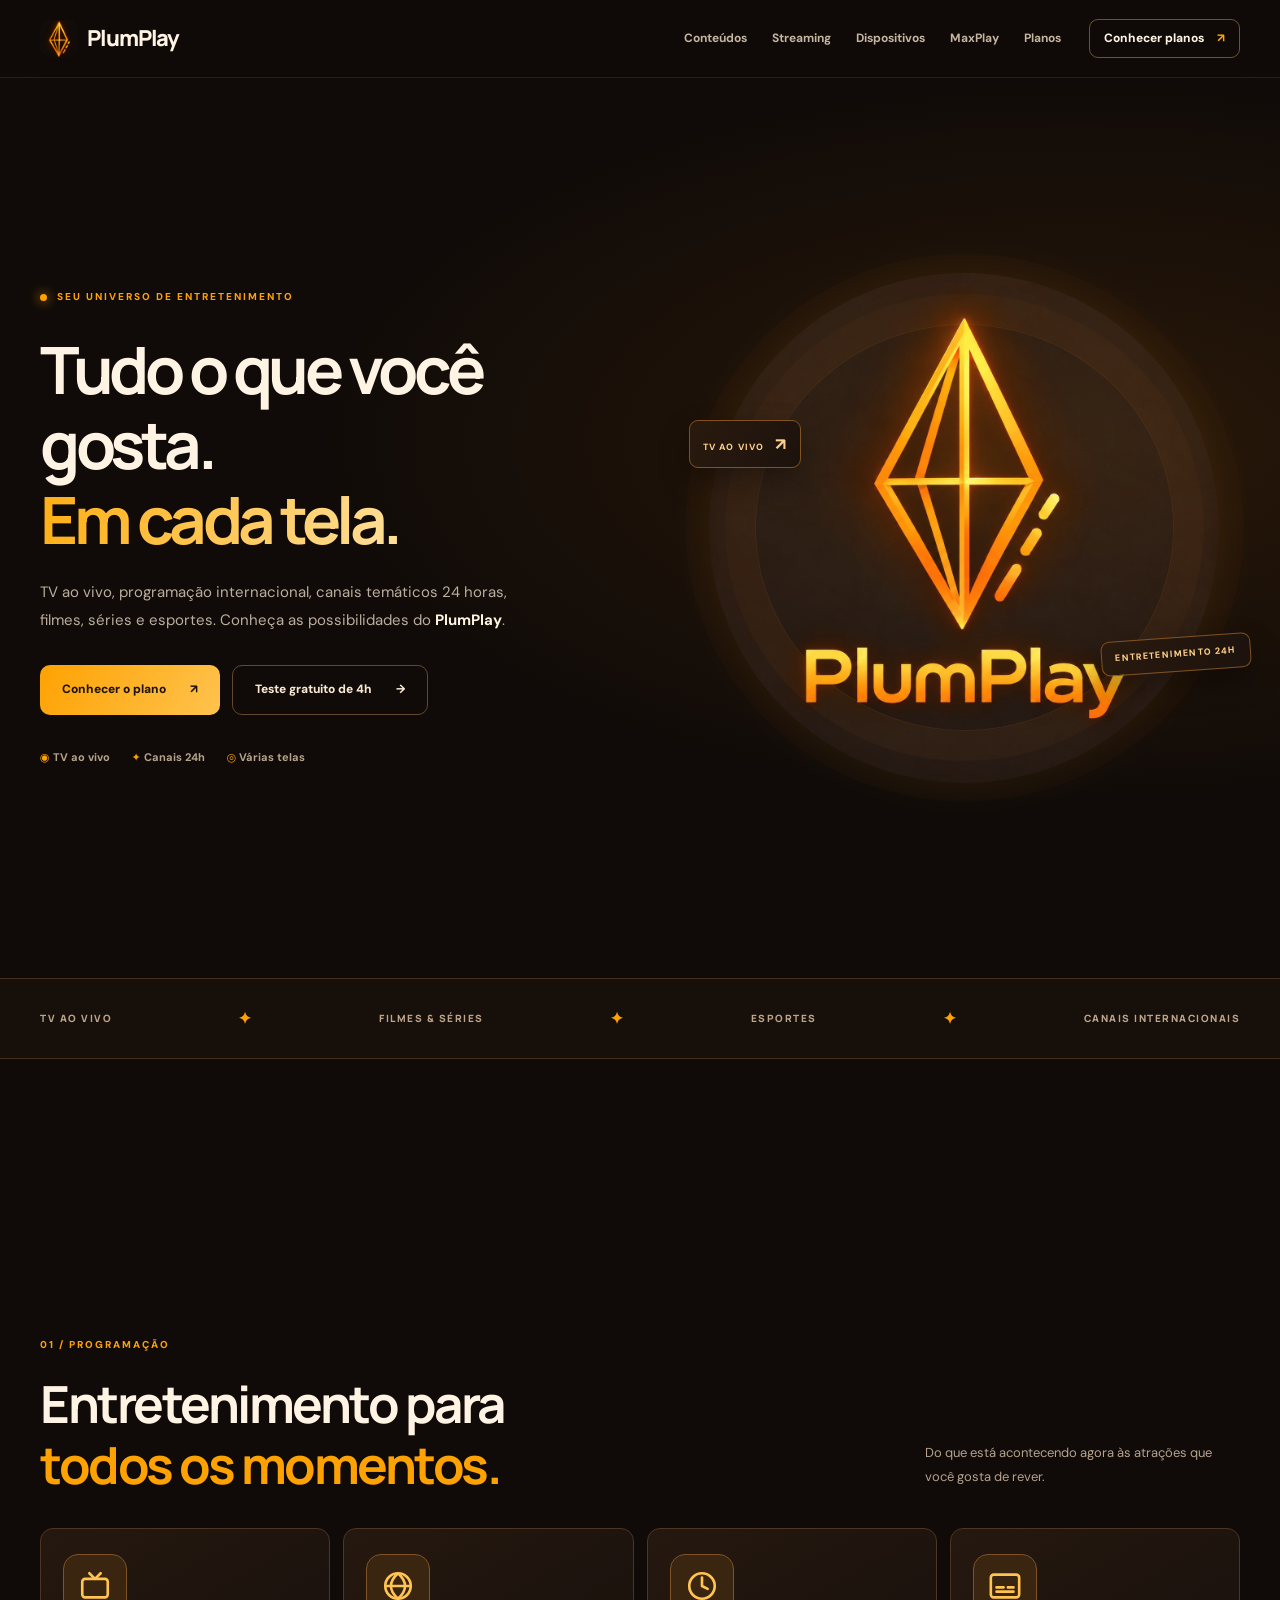
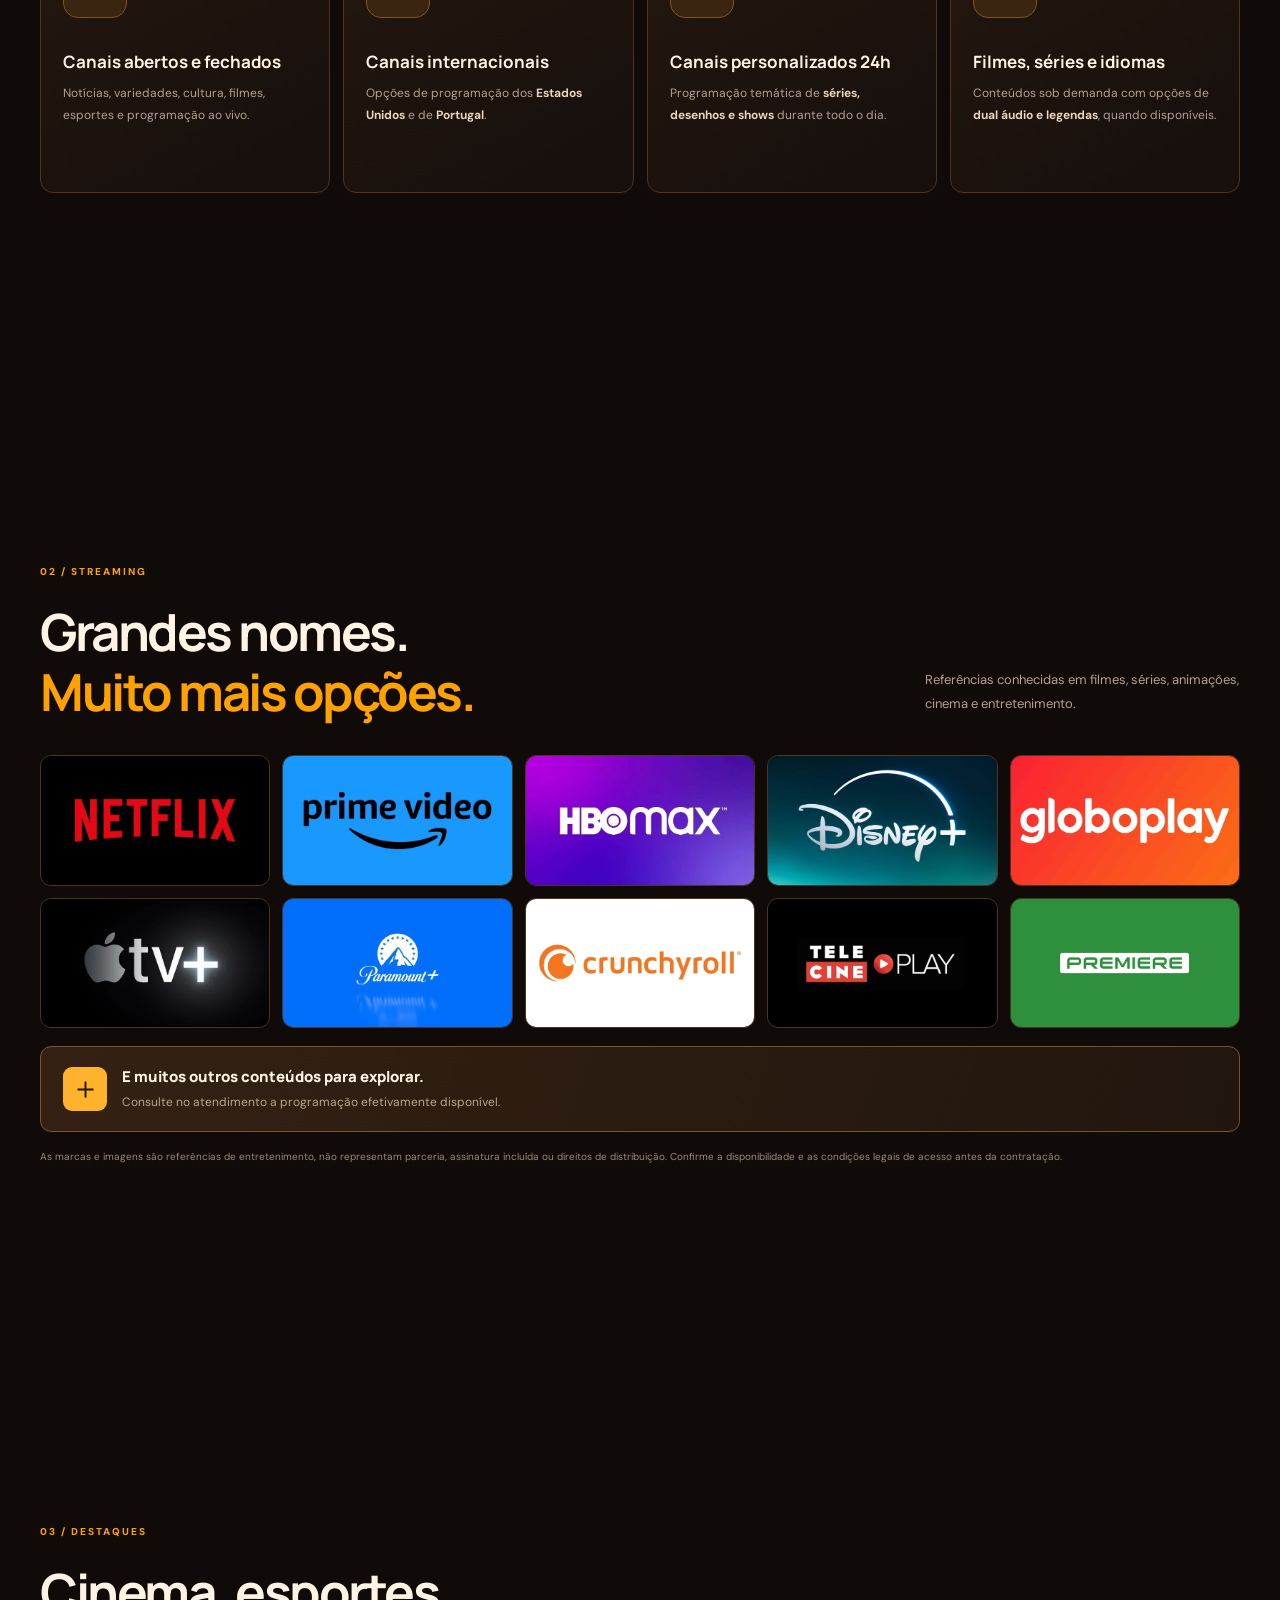
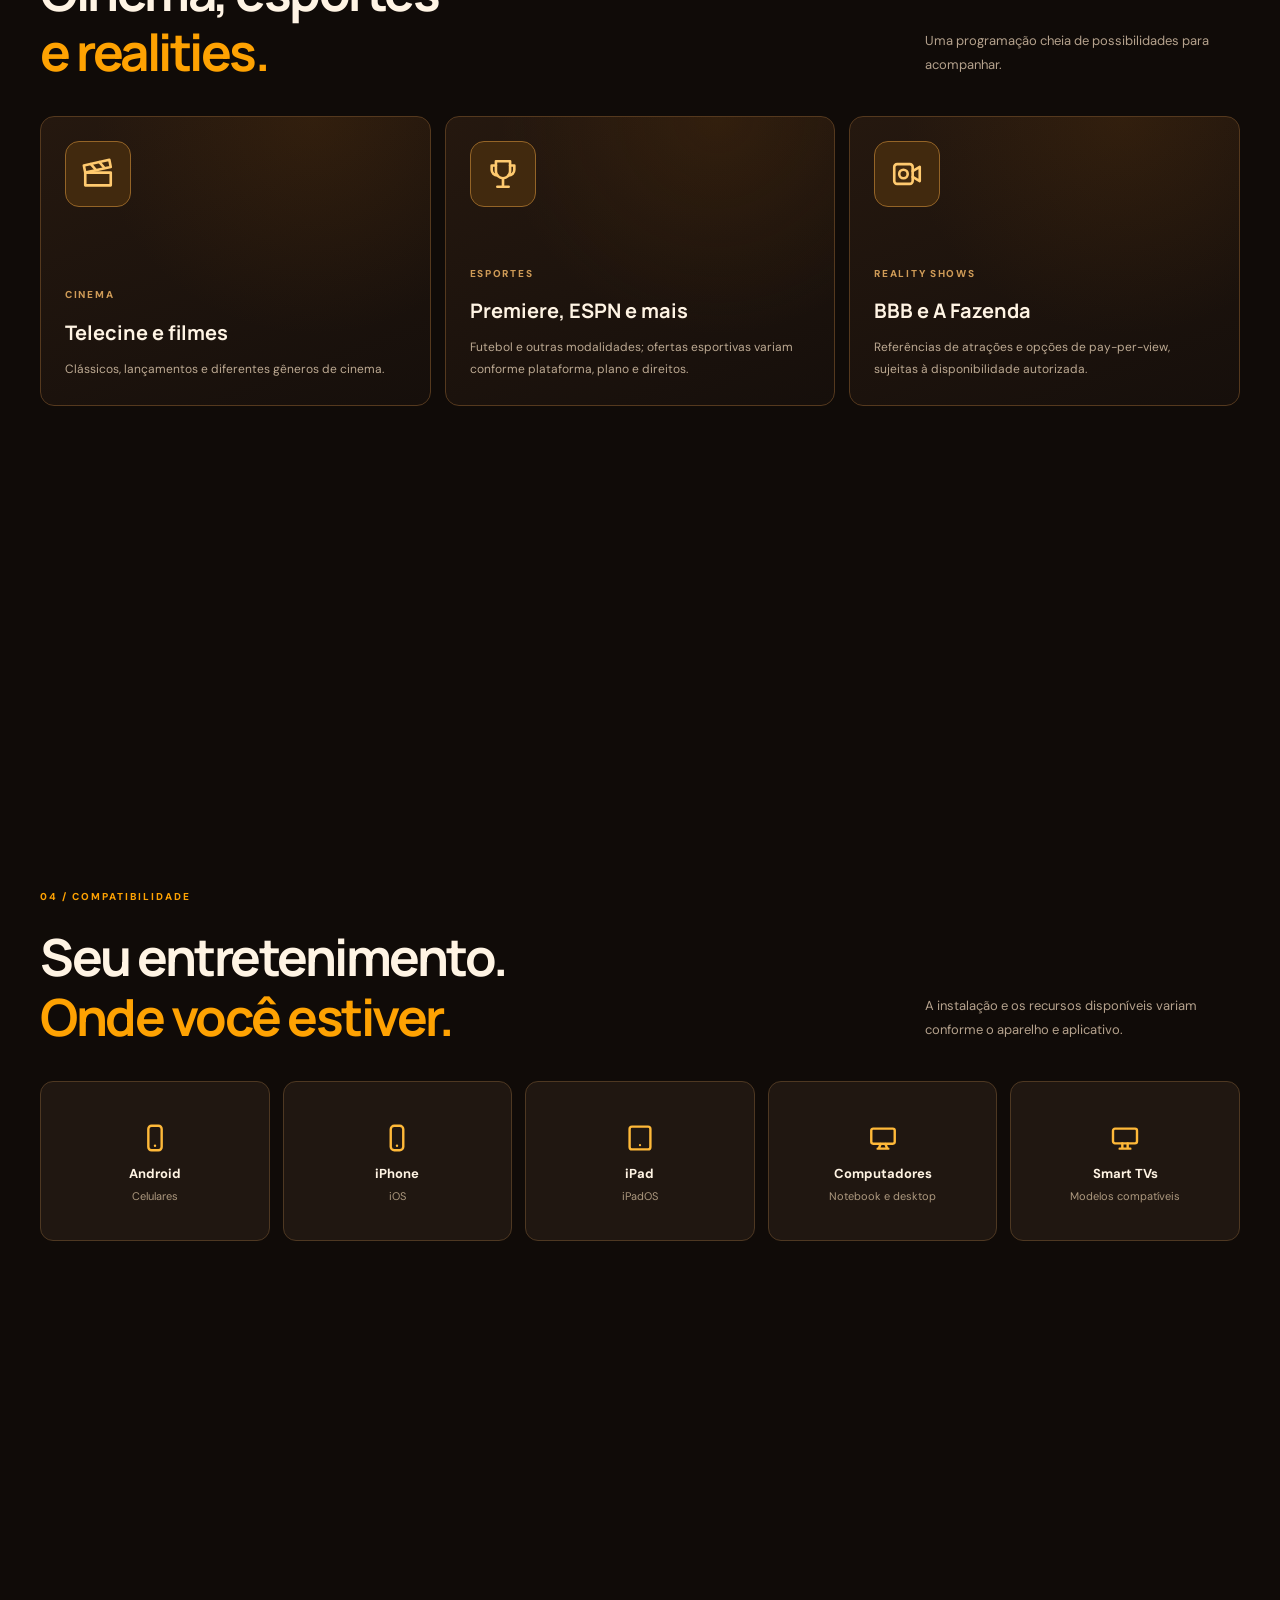
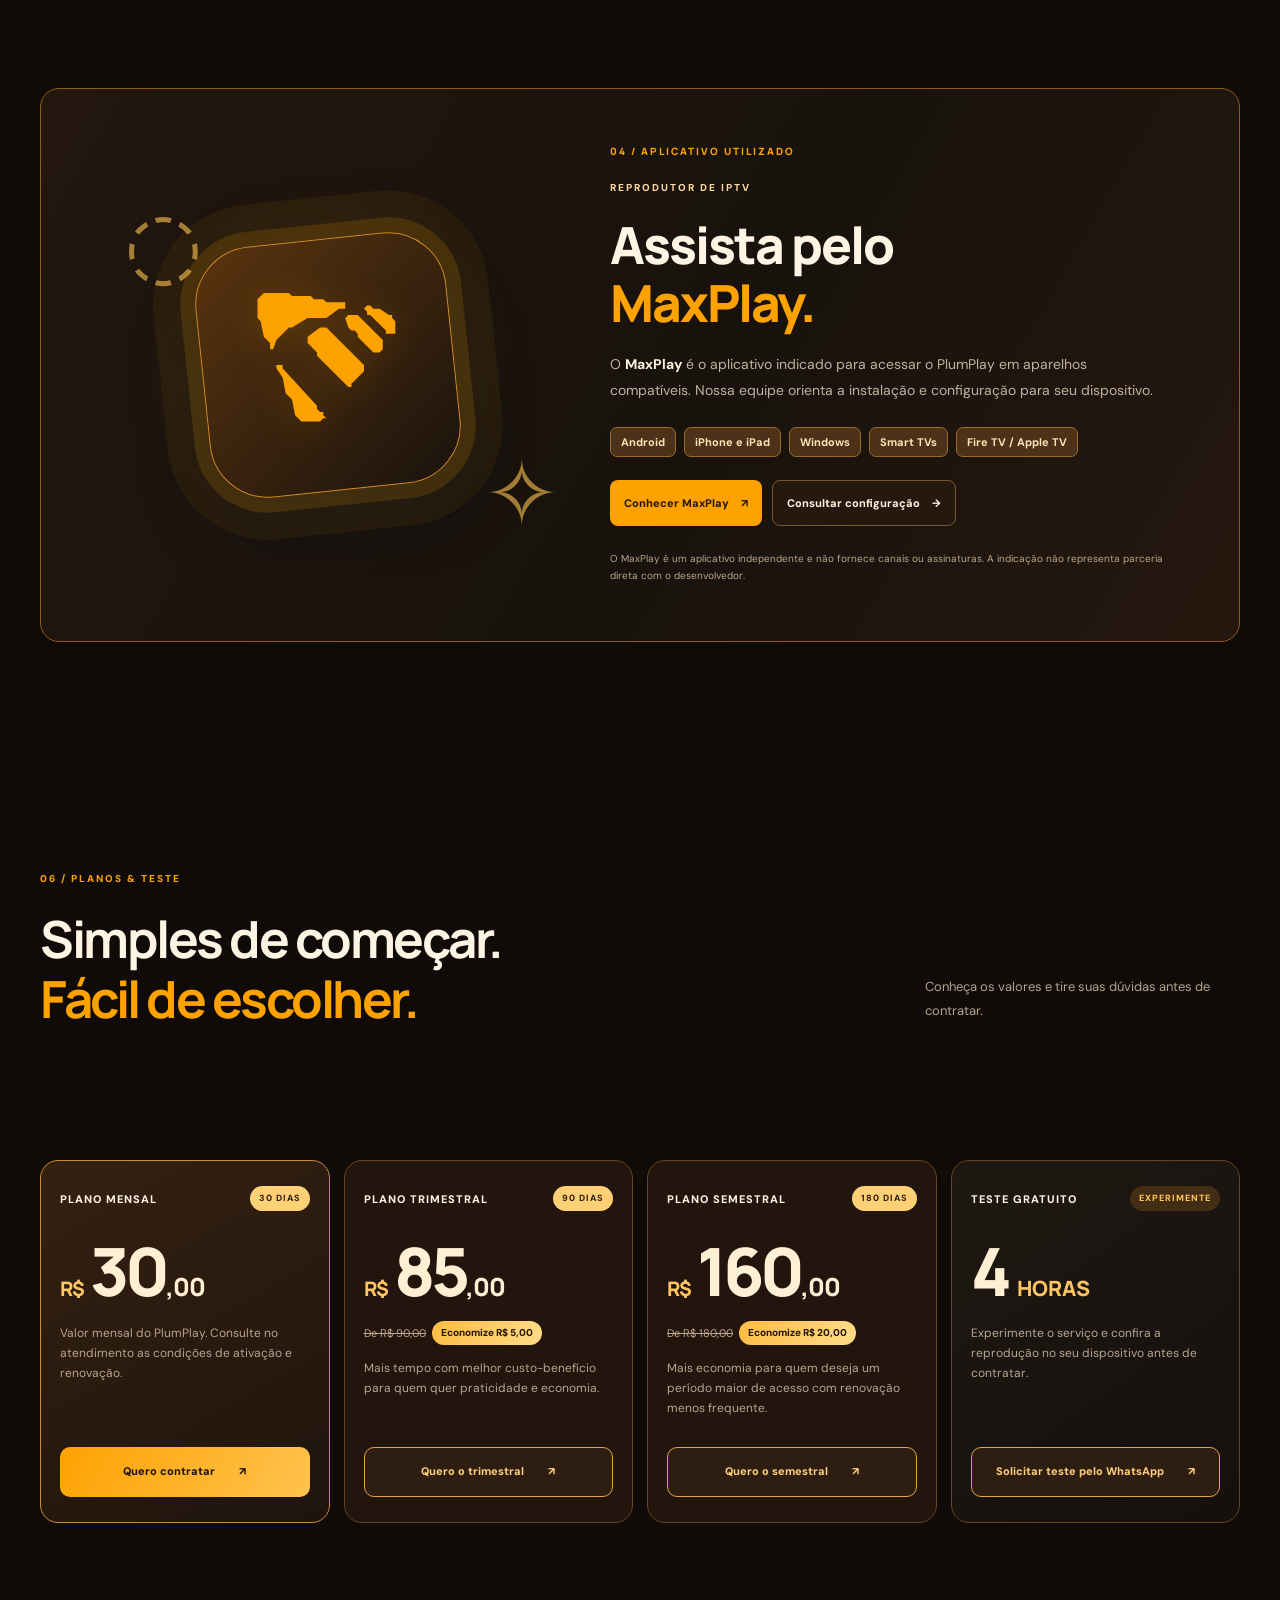
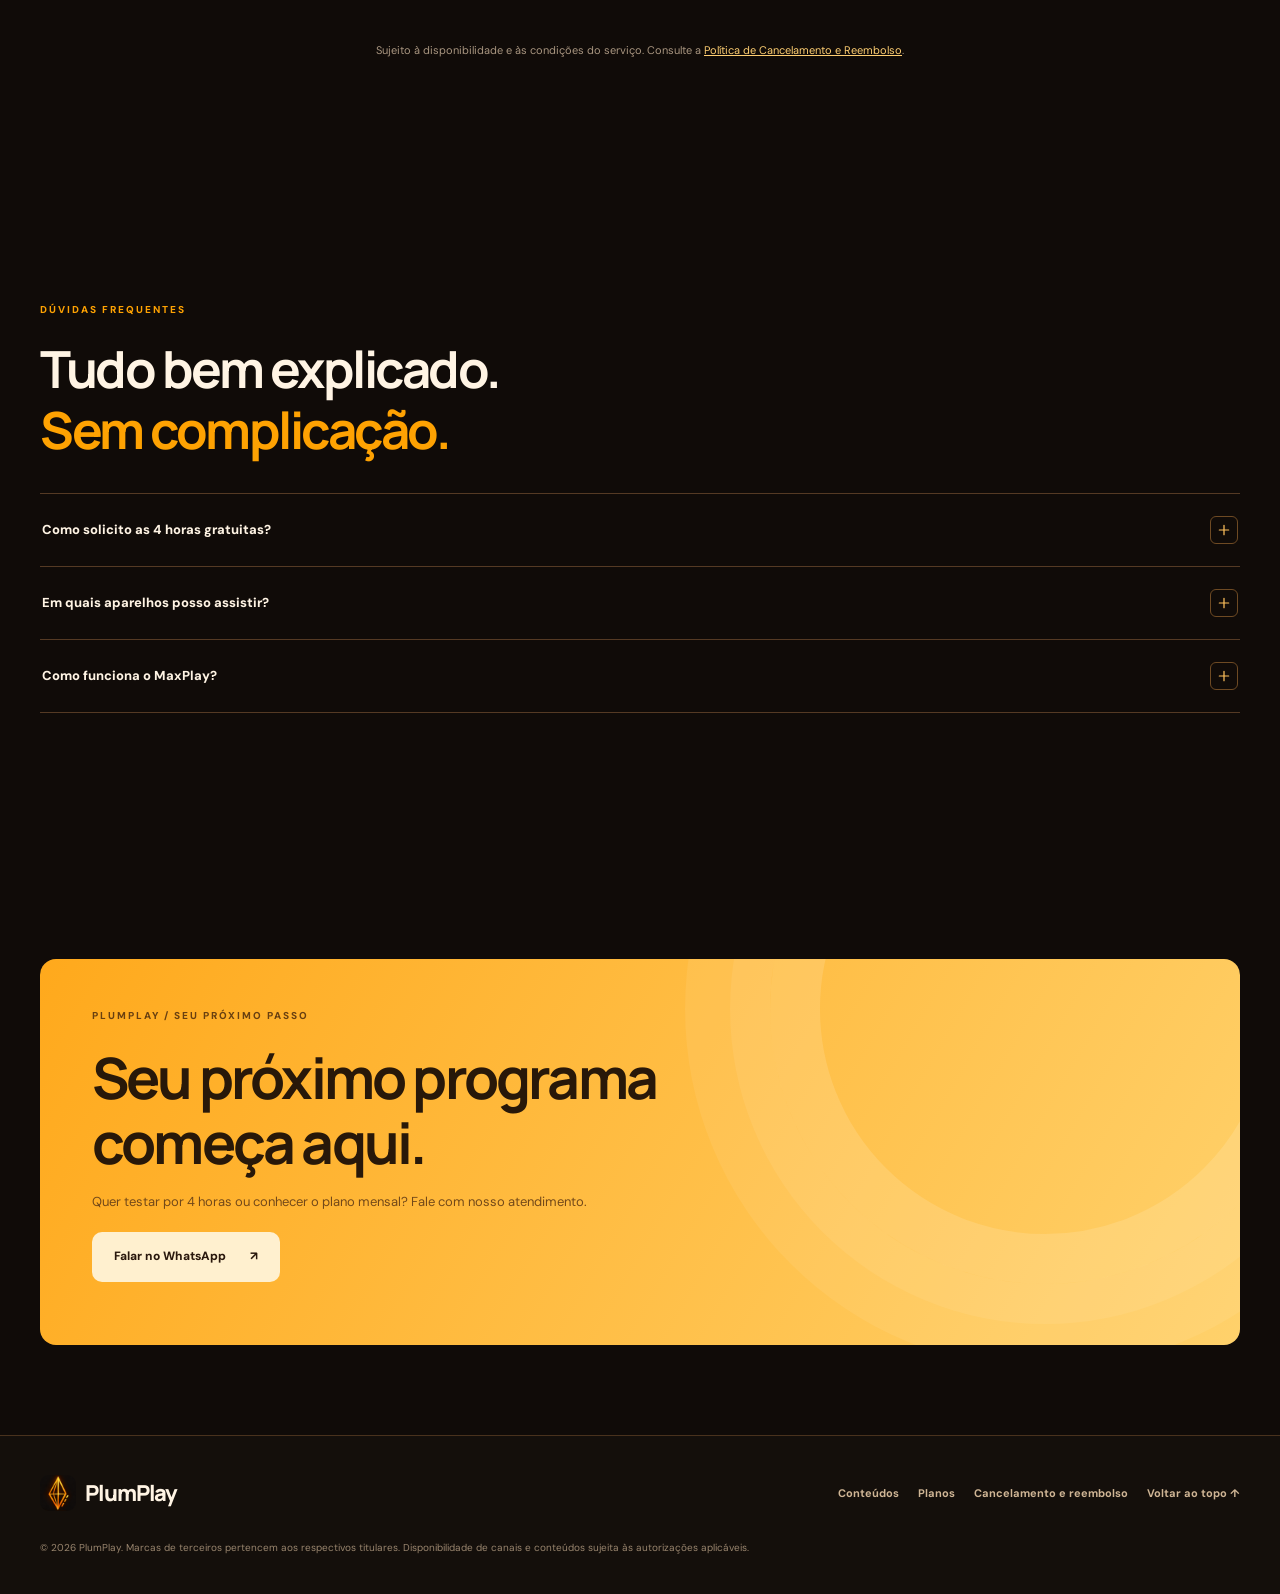
==== index.html @ fa7aa006 "fix: restore CTA, align SVG icons, MaxPlay section and plan discounts" ====
<!DOCTYPE html>

<html lang="pt-BR">
<head>
<meta charset="utf-8"/>
<meta content="width=device-width, initial-scale=1" name="viewport"/>
<meta content="#100b08" name="theme-color"/>
<meta content="PlumPlay — conheça as categorias de entretenimento, dispositivos, o MaxPlay, o plano mensal de R$ 30 e o teste gratuito de 4 horas." name="description"/>
<meta content="website" property="og:type"/><meta content="PlumPlay — Seu entretenimento em cada tela" property="og:title"/><meta content="Conheça o PlumPlay, com TV ao vivo, programação internacional, categorias 24 horas e teste grátis de 4 horas." property="og:description"/><meta content="assets/plumplay-logo.webp" property="og:image"/>
<title>PlumPlay — Seu entretenimento em cada tela</title>
<link href="assets/favicon.png" rel="icon" type="image/png"/><link href="assets/styles.css" rel="stylesheet"/>
<script defer="" src="assets/config.js"></script><script defer="" src="assets/app.js"></script>
</head>
<body>
<a class="skip-link" href="#principal">Pular para o conteúdo</a>
<header class="header" id="inicio"><div class="wrap header-inner">
<a aria-label="PlumPlay, voltar ao início" class="site-brand" href="#inicio"><img alt="" height="38" src="assets/favicon.png" width="38"/><span>PlumPlay</span></a>
<nav aria-label="Navegação principal" class="nav" id="main-nav"><a href="#conteudos">Conteúdos</a><a href="#streaming">Streaming</a><a href="#dispositivos">Dispositivos</a><a href="#max-player">MaxPlay</a><a href="#planos">Planos</a></nav>
<a class="header-cta" href="#planos">Conhecer planos <span aria-hidden="true">↗</span></a>
<button aria-controls="main-nav" aria-expanded="false" aria-label="Abrir menu" class="menu-btn" type="button"><span></span><span></span><span></span></button>
</div></header>
<main id="principal">
<section aria-labelledby="hero-title" class="hero wrap"><div class="hero-copy">
<div class="overline"><span class="live-dot"></span> SEU UNIVERSO DE ENTRETENIMENTO</div>
<h1 id="hero-title">Tudo o que você gosta.<br/><span class="gradient-text">Em cada tela.</span></h1>
<p>TV ao vivo, programação internacional, canais temáticos 24 horas, filmes, séries e esportes. Conheça as possibilidades do <strong>PlumPlay</strong>.</p>
<div class="hero-buttons"><a class="button primary" href="#planos">Conhecer o plano <span aria-hidden="true">↗</span></a><a class="button ghost" href="#teste">Teste gratuito de 4h <span aria-hidden="true">→</span></a></div>
<div class="hero-points"><span>◉ TV ao vivo</span><span>✦ Canais 24h</span><span>◎ Várias telas</span></div></div>
<div class="hero-art"><div aria-hidden="true" class="hero-halo"></div><img alt="Logo PlumPlay em dourado com símbolo de prisma" class="main-logo" height="570" src="assets/plumplay-logo.webp" width="570"/><div class="floating-label label-one">TV AO VIVO <span>↗</span></div><div class="floating-label label-two">ENTRETENIMENTO 24H</div></div>
</section>
<div class="ribbon"><div class="wrap ribbon-inner"><span>TV AO VIVO</span><i>✦</i><span>FILMES &amp; SÉRIES</span><i>✦</i><span>ESPORTES</span><i>✦</i><span>CANAIS INTERNACIONAIS</span></div></div>
<section aria-labelledby="conteudos-title" class="section wrap" id="conteudos"><div class="section-heading"><div><p class="eyebrow">01 / PROGRAMAÇÃO</p><h2 id="conteudos-title">Entretenimento para<br/><em>todos os momentos.</em></h2></div><p class="section-aside">Do que está acontecendo agora às atrações que você gosta de rever.</p></div>
<div class="content-grid">
<article class="info-card"><div aria-hidden="true" class="card-icon"><svg aria-hidden="true" fill="none" focusable="false" stroke="currentColor" stroke-linecap="round" stroke-linejoin="round" stroke-width="1.85" viewbox="0 0 24 24" xmlns="http://www.w3.org/2000/svg"><rect height="13" rx="2" width="18" x="3" y="7"></rect><path d="m8 3 4 4 4-4"></path></svg></div><h3>Canais abertos e fechados</h3><p>Notícias, variedades, cultura, filmes, esportes e programação ao vivo.</p></article>
<article class="info-card"><div aria-hidden="true" class="card-icon"><svg aria-hidden="true" fill="none" focusable="false" stroke="currentColor" stroke-linecap="round" stroke-linejoin="round" stroke-width="1.85" viewbox="0 0 24 24" xmlns="http://www.w3.org/2000/svg"><circle cx="12" cy="12" r="9"></circle><path d="M3 12h18M12 3c3.3 3 5 6 5 9s-1.7 6-5 9c-3.3-3-5-6-5-9s1.7-6 5-9Z"></path></svg></div><h3>Canais internacionais</h3><p>Opções de programação dos <strong>Estados Unidos</strong> e de <strong>Portugal</strong>.</p></article>
<article class="info-card"><div aria-hidden="true" class="card-icon"><svg aria-hidden="true" fill="none" focusable="false" stroke="currentColor" stroke-linecap="round" stroke-linejoin="round" stroke-width="1.85" viewbox="0 0 24 24" xmlns="http://www.w3.org/2000/svg"><circle cx="12" cy="12" r="9"></circle><path d="M12 6v6l4 2"></path></svg></div><h3>Canais personalizados 24h</h3><p>Programação temática de <strong>séries, desenhos e shows</strong> durante todo o dia.</p></article>
<article class="info-card"><div aria-hidden="true" class="card-icon"><svg aria-hidden="true" fill="none" focusable="false" stroke="currentColor" stroke-linecap="round" stroke-linejoin="round" stroke-width="1.85" viewbox="0 0 24 24" xmlns="http://www.w3.org/2000/svg"><rect height="16" rx="2" width="20" x="2" y="4"></rect><path d="M6 13h5M6 16h12M14 13h4"></path></svg></div><h3>Filmes, séries e idiomas</h3><p>Conteúdos sob demanda com opções de <strong>dual áudio e legendas</strong>, quando disponíveis.</p></article>
</div></section>
<section aria-labelledby="stream-title" class="section wrap" id="streaming"><div class="section-heading"><div><p class="eyebrow">02 / STREAMING</p><h2 id="stream-title">Grandes nomes.<br/><em>Muito mais opções.</em></h2></div><p class="section-aside">Referências conhecidas em filmes, séries, animações, cinema e entretenimento.</p></div>
<div class="stream-grid">
<article class="stream-card"><img alt="Logo de Netflix enviada pelo responsável pelo site" height="180" loading="lazy" src="assets/streaming/netflix.webp" width="320"/></article>
<article class="stream-card"><img alt="Logo de Prime Video enviada pelo responsável pelo site" height="180" loading="lazy" src="assets/streaming/prime-video.webp" width="320"/></article>
<article class="stream-card"><img alt="Logo de HBO Max enviada pelo responsável pelo site" height="180" loading="lazy" src="assets/streaming/hbo-max.webp" width="320"/></article>
<article class="stream-card"><img alt="Logo de Disney+ enviada pelo responsável pelo site" height="180" loading="lazy" src="assets/streaming/disney-plus.webp" width="320"/></article>
<article class="stream-card"><img alt="Logo de Globoplay enviada pelo responsável pelo site" height="180" loading="lazy" src="assets/streaming/globoplay.webp" width="320"/></article>
<article class="stream-card"><img alt="Logo de Apple TV+ enviada pelo responsável pelo site" height="180" loading="lazy" src="assets/streaming/apple-tv.webp" width="320"/></article>
<article class="stream-card"><img alt="Logo de Paramount+ enviada pelo responsável pelo site" height="180" loading="lazy" src="assets/streaming/paramount-plus.webp" width="320"/></article>
<article class="stream-card"><img alt="Logo de Crunchyroll enviada pelo responsável pelo site" height="180" loading="lazy" src="assets/streaming/crunchyroll.webp" width="320"/></article>
<article class="stream-card"><img alt="Logo de Telecine Play enviada pelo responsável pelo site" height="180" loading="lazy" src="assets/streaming/telecine-play.webp" width="320"/></article>
<article class="stream-card"><img alt="Logo de Premiere enviada pelo responsável pelo site" height="180" loading="lazy" src="assets/streaming/premiere.webp" width="320"/></article>
</div>
<div class="stream-more"><span aria-hidden="true" class="plus"><svg aria-hidden="true" fill="none" focusable="false" stroke="currentColor" stroke-linecap="round" stroke-linejoin="round" stroke-width="1.85" viewbox="0 0 24 24" xmlns="http://www.w3.org/2000/svg"><path d="M12 5v14M5 12h14"></path></svg></span><div><strong>E muitos outros conteúdos para explorar.</strong><p>Consulte no atendimento a programação efetivamente disponível.</p></div></div>
<p class="fineprint">As marcas e imagens são referências de entretenimento, não representam parceria, assinatura incluída ou direitos de distribuição. Confirme a disponibilidade e as condições legais de acesso antes da contratação.</p>
</section>
<section aria-labelledby="special-title" class="section wrap special-section"><div class="section-heading"><div><p class="eyebrow">03 / DESTAQUES</p><h2 id="special-title">Cinema, esportes<br/><em>e realities.</em></h2></div><p class="section-aside">Uma programação cheia de possibilidades para acompanhar.</p></div><div class="special-grid">
<article class="special-card"><span aria-hidden="true" class="special-symbol"><svg aria-hidden="true" fill="none" focusable="false" stroke="currentColor" stroke-linecap="round" stroke-linejoin="round" stroke-width="1.85" viewbox="0 0 24 24" xmlns="http://www.w3.org/2000/svg"><path d="M3 11h18v9H3z"></path><path d="M3 11 2 6l18-4 1 5-18 4Z"></path><path d="m7 5 3.4 4M13 3.6l3.4 4"></path></svg></span><div><span class="kicker">CINEMA</span><h3>Telecine e filmes</h3><p>Clássicos, lançamentos e diferentes gêneros de cinema.</p></div></article>
<article class="special-card"><span aria-hidden="true" class="special-symbol"><svg aria-hidden="true" fill="none" focusable="false" stroke="currentColor" stroke-linecap="round" stroke-linejoin="round" stroke-width="1.85" viewbox="0 0 24 24" xmlns="http://www.w3.org/2000/svg"><path d="M7 3h10v7a5 5 0 0 1-10 0V3Z"></path><path d="M7 6H4v3a4 4 0 0 0 4 4M17 6h3v3a4 4 0 0 1-4 4M12 15v5M8 21h8"></path></svg></span><div><span class="kicker">ESPORTES</span><h3>Premiere, ESPN e mais</h3><p>Futebol e outras modalidades; ofertas esportivas variam conforme plataforma, plano e direitos.</p></div></article>
<article class="special-card"><span aria-hidden="true" class="special-symbol"><svg aria-hidden="true" fill="none" focusable="false" stroke="currentColor" stroke-linecap="round" stroke-linejoin="round" stroke-width="1.85" viewbox="0 0 24 24" xmlns="http://www.w3.org/2000/svg"><rect height="14" rx="2" width="13" x="3" y="5"></rect><path d="m16 10 5-3v10l-5-3"></path><circle cx="9.5" cy="12" r="3"></circle></svg></span><div><span class="kicker">REALITY SHOWS</span><h3>BBB e A Fazenda</h3><p>Referências de atrações e opções de pay-per-view, sujeitas à disponibilidade autorizada.</p></div></article>
</div></section>
<section aria-labelledby="devices-title" class="section wrap" id="dispositivos"><div class="section-heading"><div><p class="eyebrow">04 / COMPATIBILIDADE</p><h2 id="devices-title">Seu entretenimento.<br/><em>Onde você estiver.</em></h2></div><p class="section-aside">A instalação e os recursos disponíveis variam conforme o aparelho e aplicativo.</p></div>
<div class="device-grid"><div class="device"><span aria-hidden="true"><svg aria-hidden="true" viewbox="0 0 24 24"><rect fill="none" height="18.4" rx="2.4" stroke="currentColor" stroke-width="1.8" width="10" x="7" y="2.8"></rect><circle cx="12" cy="17.8" fill="currentColor" r=".9"></circle></svg></span><strong>Android</strong><small>Celulares</small></div><div class="device"><span aria-hidden="true"><svg aria-hidden="true" viewbox="0 0 24 24"><rect fill="none" height="18.4" rx="2.7" stroke="currentColor" stroke-width="1.8" width="9.4" x="7.3" y="2.8"></rect><circle cx="12" cy="17.8" fill="currentColor" r=".9"></circle></svg></span><strong>iPhone</strong><small>iOS</small></div><div class="device"><span aria-hidden="true"><svg aria-hidden="true" viewbox="0 0 24 24"><rect fill="none" height="17" rx="1.8" stroke="currentColor" stroke-width="1.8" width="15.6" x="4.2" y="3.5"></rect><circle cx="12" cy="17.4" fill="currentColor" r=".85"></circle></svg></span><strong>iPad</strong><small>iPadOS</small></div><div class="device"><span aria-hidden="true"><svg aria-hidden="true" viewbox="0 0 24 24"><rect fill="none" height="11.3" rx="1.4" stroke="currentColor" stroke-width="1.8" width="17.6" x="3.2" y="5"></rect><path d="M8 20h8M10.2 16.5l-1.2 3M13.8 16.5l1.2 3" fill="none" stroke="currentColor" stroke-linecap="round" stroke-width="1.8"></path></svg></span><strong>Computadores</strong><small>Notebook e desktop</small></div><div class="device"><span aria-hidden="true"><svg aria-hidden="true" viewbox="0 0 24 24"><rect fill="none" height="11" rx="1.5" stroke="currentColor" stroke-width="1.8" width="18" x="3" y="5"></rect><path d="M8 20h8M10 16v4M14 16v4" fill="none" stroke="currentColor" stroke-linecap="round" stroke-width="1.8"></path></svg></span><strong>Smart TVs</strong><small>Modelos compatíveis</small></div></div>
</section>
<section aria-labelledby="max-title" class="section wrap maxplayer-section" id="max-player">
<div class="maxplayer-wrapper">
<div aria-hidden="true" class="maxplayer-art"><div class="maxplayer-glow"></div><div class="maxplayer-mark"><img alt="" class="maxplayer-icon" height="210" loading="lazy" onerror="this.onerror=null;this.src='assets/maxplay-icon-fallback.svg'" src="https://play-lh.googleusercontent.com/bkHfLqSgTdWr0-UITDkSwYkg6SeWZcdqziNVMTilkVyfy1GxQSPLStMT3M48cfxYMfbLTzmJ2tn5Zbrto_fn=s1600" width="210"/></div><span class="maxplayer-decoration deco-one">◌</span><span class="maxplayer-decoration deco-two">✧</span></div>
<div class="maxplayer-copy">
<p class="kicker">04 / APLICATIVO UTILIZADO</p>
<span class="maxplayer-label">REPRODUTOR DE IPTV</span>
<h2 id="max-title">Assista pelo<br/><em>MaxPlay.</em></h2>
<p>O <strong>MaxPlay</strong> é o aplicativo indicado para acessar o PlumPlay em aparelhos compatíveis. Nossa equipe orienta a instalação e configuração para seu dispositivo.</p>
<div class="maxplayer-capabilities"><span>Android</span><span>iPhone e iPad</span><span>Windows</span><span>Smart TVs</span><span>Fire TV / Apple TV</span></div>
<div class="maxplayer-actions"><a class="btn btn-primary" href="https://maxplayer.tv/pt" rel="noopener noreferrer" target="_blank">Conhecer MaxPlay <span aria-hidden="true">↗</span></a><a class="btn btn-plain contact-link" data-message="Olá! Gostaria de ajuda para configurar o MaxPlay no meu dispositivo." href="#contato">Consultar configuração <span aria-hidden="true">→</span></a></div>
<p class="maxplayer-notice">O MaxPlay é um aplicativo independente e não fornece canais ou assinaturas. A indicação não representa parceria direta com o desenvolvedor.</p>
</div>
</div>
</section>
<section aria-labelledby="pricing-title" class="section wrap pricing-section" id="planos"><div class="section-heading"><div><p class="eyebrow">06 / PLANOS &amp; TESTE</p><h2 id="pricing-title">Simples de começar.<br/><em>Fácil de escolher.</em></h2></div><p class="section-aside">Conheça os valores e tire suas dúvidas antes de contratar.</p></div><div class="price-layout">
<article class="price-card main-price"><div class="price-top"><span>PLANO MENSAL</span><span class="price-pill">30 DIAS</span></div><div class="price-value"><span>R$</span>30<small>,00</small></div><p>Valor mensal do PlumPlay. Consulte no atendimento as condições de ativação e renovação.</p><a class="button primary contact-link" data-message="Olá! Quero contratar o plano mensal do PlumPlay por R$ 30,00." href="#contato">Quero contratar <span aria-hidden="true">↗</span></a></article>
<article class="price-card quarter-price"><div class="price-top"><span>PLANO TRIMESTRAL</span><span class="price-pill">90 DIAS</span></div><div class="price-value"><span>R$</span>85<small>,00</small></div><div aria-label="Economia de R$ 5 em relação a 3 meses do plano mensal" class="price-savings"><span class="price-comparison">De R$ 90,00</span><strong class="saving-badge">Economize R$ 5,00</strong></div><p>Mais tempo com melhor custo-benefício para quem quer praticidade e economia.</p><a class="button outline contact-link" data-message="Olá! Quero contratar o plano trimestral do PlumPlay por R$ 85,00." href="#contato">Quero o trimestral <span aria-hidden="true">↗</span></a></article><article class="price-card half-price"><div class="price-top"><span>PLANO SEMESTRAL</span><span class="price-pill">180 DIAS</span></div><div class="price-value"><span>R$</span>160<small>,00</small></div><div aria-label="Economia de R$ 20 em relação a 6 meses do plano mensal" class="price-savings"><span class="price-comparison">De R$ 180,00</span><strong class="saving-badge">Economize R$ 20,00</strong></div><p>Mais economia para quem deseja um período maior de acesso com renovação menos frequente.</p><a class="button outline contact-link" data-message="Olá! Quero contratar o plano semestral do PlumPlay por R$ 160,00." href="#contato">Quero o semestral <span aria-hidden="true">↗</span></a></article><article class="price-card trial-price" id="teste"><div class="price-top"><span>TESTE GRATUITO</span><span class="price-pill outlined">EXPERIMENTE</span></div><div class="price-value">4 <span class="hours">HORAS</span></div><p>Experimente o serviço e confira a reprodução no seu dispositivo antes de contratar.</p><a class="button outline contact-link" data-message="Olá! Gostaria de solicitar o teste gratuito de 4 horas do PlumPlay." href="#contato">Solicitar teste pelo WhatsApp <span aria-hidden="true">↗</span></a></article>
</div><p class="pricing-footnote">Sujeito à disponibilidade e às condições do serviço. Consulte a <a href="reembolso.html">Política de Cancelamento e Reembolso</a>.</p></section>
<section aria-labelledby="faq-title" class="section wrap faqs" id="perguntas"><div class="section-heading"><div><p class="eyebrow">DÚVIDAS FREQUENTES</p><h2 id="faq-title">Tudo bem explicado.<br/><em>Sem complicação.</em></h2></div></div><div class="faq-list"><details><summary>Como solicito as 4 horas gratuitas?<span aria-hidden="true"><svg aria-hidden="true" fill="none" focusable="false" stroke="currentColor" stroke-linecap="round" stroke-linejoin="round" stroke-width="1.85" viewbox="0 0 24 24" xmlns="http://www.w3.org/2000/svg"><path d="M12 5v14M5 12h14"></path></svg></span></summary><p>Use o botão de teste na seção de planos para conversar com o atendimento pelo WhatsApp. A ativação depende de disponibilidade.</p></details><details><summary>Em quais aparelhos posso assistir?<span aria-hidden="true"><svg aria-hidden="true" fill="none" focusable="false" stroke="currentColor" stroke-linecap="round" stroke-linejoin="round" stroke-width="1.85" viewbox="0 0 24 24" xmlns="http://www.w3.org/2000/svg"><path d="M12 5v14M5 12h14"></path></svg></span></summary><p>Há opções para Android, iPhone, iPad, computadores e Smart TVs compatíveis. Nossa equipe confirma qual instalação é adequada ao seu dispositivo.</p></details><details><summary>Como funciona o MaxPlay?<span aria-hidden="true"><svg aria-hidden="true" fill="none" focusable="false" stroke="currentColor" stroke-linecap="round" stroke-linejoin="round" stroke-width="1.85" viewbox="0 0 24 24" xmlns="http://www.w3.org/2000/svg"><path d="M12 5v14M5 12h14"></path></svg></span></summary><p>É um aplicativo de reprodução independente. Após contratar, o atendimento orientará os passos necessários para configurar o serviço no aparelho compatível.</p></details></div></section>
<section aria-labelledby="cta-title" class="wrap cta-section" id="contato"><div class="cta-content"><p class="eyebrow">PLUMPLAY / SEU PRÓXIMO PASSO</p><h2 id="cta-title">Seu próximo programa<br/>começa aqui.</h2><p>Quer testar por 4 horas ou conhecer o plano mensal? Fale com nosso atendimento.</p><a class="button dark contact-link" data-message="Olá! Gostaria de saber mais sobre o PlumPlay." href="#contato">Falar no WhatsApp <span aria-hidden="true">↗</span></a><p aria-live="polite" class="contact-status" id="contact-status"></p></div><span aria-hidden="true" class="cta-ring"></span></section>
</main>
<footer class="footer"><div class="wrap footer-inner"><a class="site-brand" href="#inicio"><img alt="" height="36" src="assets/favicon.png" width="36"/><span>PlumPlay</span></a><nav aria-label="Rodapé"><a href="#conteudos">Conteúdos</a><a href="#planos">Planos</a><a href="reembolso.html">Cancelamento e reembolso</a><a href="#inicio">Voltar ao topo ↑</a></nav><p>© <span data-year="">2026</span> PlumPlay. Marcas de terceiros pertencem aos respectivos titulares. Disponibilidade de canais e conteúdos sujeita às autorizações aplicáveis.</p></div></footer>
</body></html>
---- assets/styles.css ----
@import url('https://fonts.googleapis.com/css2?family=DM+Sans:wght@400;500;600;700;800&family=Manrope:wght@400;500;600;700;800&display=swap');
:root{color-scheme:dark;--bg:#100b08;--surface:#1c1410;--surface2:#251910;--text:#fff4e4;--muted:#b9a897;--gold:#fea202;--amber:#ffc550;--line:#483321;--scroll:#bd7926;scrollbar-width:thin;scrollbar-color:var(--scroll) transparent}
@supports selector(::-webkit-scrollbar){:root{scrollbar-color:auto;scrollbar-width:auto}::-webkit-scrollbar{width:11px;height:11px}::-webkit-scrollbar-track{background:transparent}::-webkit-scrollbar-thumb{background:var(--scroll) padding-box;border:4px solid transparent;border-radius:100px}::-webkit-scrollbar-thumb:hover{background:var(--amber) padding-box;border-width:2px}::-webkit-scrollbar-thumb:active{background:#ffe09b padding-box;border-width:2px}}
@media(forced-colors:active){:root{scrollbar-color:auto;scrollbar-width:auto}::-webkit-scrollbar-thumb{background:ButtonText;border-color:Canvas}}
*{box-sizing:border-box}html{scroll-behavior:smooth;scroll-padding-top:95px}body{margin:0;background:var(--bg);color:var(--text);font-family:'DM Sans',system-ui,sans-serif;font-size:15px;line-height:1.65;overflow-x:clip}a{color:inherit;text-decoration:none}button{font:inherit}a,button{-webkit-tap-highlight-color:transparent}a:focus-visible,button:focus-visible,summary:focus-visible{outline:2px solid var(--amber);outline-offset:4px}.wrap{width:min(1200px,calc(100% - 72px));margin-inline:auto}.skip-link{position:absolute;top:-100px;left:12px;z-index:9999;background:var(--amber);color:#15100b;padding:10px 16px}.skip-link:focus{top:10px}
h1,h2,h3,p{margin-top:0}h1,h2,h3{font-family:'Manrope',system-ui,sans-serif}em{font-style:normal;color:var(--gold)}.gradient-text{background:linear-gradient(105deg,#ffae12 0%,#ffca5f 57%,#ffe09a 100%);color:transparent;-webkit-background-clip:text;background-clip:text}
.header{position:sticky;top:0;height:78px;z-index:40;border-bottom:1px solid rgba(185,122,45,.18);background:rgba(16,11,8,.92);backdrop-filter:blur(18px)}.header-inner{height:100%;display:flex;align-items:center;gap:28px}.site-brand{display:inline-flex;align-items:center;gap:9px;font-family:'Manrope',sans-serif;font-size:22px;font-weight:800;letter-spacing:-1.1px;white-space:nowrap}.site-brand img{object-fit:cover;border-radius:9px}.nav{display:flex;gap:25px;align-items:center;margin-left:auto}.nav a{font-size:12px;font-weight:700;color:#c5b5a1;transition:color .18s}.nav a:hover{color:var(--amber)}.header-cta{border:1px solid #71502b;border-radius:9px;padding:9px 14px;white-space:nowrap;font-size:12px;font-weight:800}.header-cta:hover{background:#fea2021a;border-color:var(--gold)}.header-cta span{color:var(--gold);padding-left:10px}.menu-btn{display:none;border:0;background:none;cursor:pointer;padding:10px}.menu-btn span{display:block;width:22px;height:2px;background:var(--text);margin:5px 0;border-radius:2px}
.hero{min-height:100svh;padding-top:65px;padding-bottom:66px;display:grid;grid-template-columns:1.06fr .94fr;align-items:center;gap:27px;position:relative}.hero:before{content:'';position:absolute;z-index:-1;pointer-events:none;inset:-90px -14vw -40px;background:radial-gradient(ellipse at 78% 44%,rgba(243,127,10,.11),transparent 45%)}.hero-copy{position:relative;z-index:2}.overline,.eyebrow{letter-spacing:2px;color:var(--gold);font-size:10px;font-weight:800}.overline{display:flex;align-items:center;gap:10px}.live-dot{width:7px;height:7px;border-radius:50%;background:var(--gold);box-shadow:0 0 12px var(--gold)}.hero h1{font-size:clamp(45px,5.1vw,74px);line-height:1.15;letter-spacing:-4.5px;margin:26px 0 22px}.hero-copy>p{max-width:505px;font-size:15px;line-height:1.85;color:#bcae9e}.hero-copy>p strong{color:#fff4df}.hero-buttons{display:flex;flex-wrap:wrap;gap:12px;margin-top:30px}.button{display:inline-flex;align-items:center;justify-content:center;gap:24px;padding:0 22px;min-height:50px;border-radius:10px;font-size:12px;font-weight:800;transition:transform .15s,background .15s,border-color .15s}.button:hover{transform:translateY(-2px)}.button.primary{color:#1d1208;background:linear-gradient(120deg,#fea202,#ffc34e)}.button.primary:hover{background:linear-gradient(120deg,#ffb32b,#ffd077)}.button.ghost{border:1px solid #61482f;color:#fae9d2}.button.ghost:hover{border-color:var(--gold)}.button.outline{border:1px solid #e7a33f;color:#ffce7b;background:#2d1e11}.button.outline:hover{background:#493015}.button.dark{color:#29170c;background:#fff0cf}.button.dark:hover{background:#fff8e9}.hero-points{display:flex;gap:22px;flex-wrap:wrap;margin-top:33px;color:#b6a38c;font-size:11px;font-weight:700}.hero-points span:first-letter{color:var(--gold)}.hero-art{position:relative;min-width:0;height:536px;display:grid;place-items:center}.hero-halo{position:absolute;inset:12%;border:1px solid #73421442;border-radius:50%;box-shadow:0 0 0 30px #703b1116,0 0 0 70px #8043150b}.main-logo{position:relative;max-width:min(100%,510px);width:100%;height:auto;object-fit:contain;filter:drop-shadow(0 0 18px rgba(255,155,0,.08));mix-blend-mode:screen;border-radius:50%}.floating-label{position:absolute;z-index:2;background:linear-gradient(115deg,#2a1a0e,#1c120d);border:1px solid #81511f;border-radius:9px;padding:9px 13px;font-size:9px;letter-spacing:1.2px;font-weight:800;color:#ffd08a;box-shadow:0 13px 30px #0005}.floating-label span{font-size:17px;padding-left:7px}.label-one{left:0;top:30%}.label-two{right:-2%;bottom:23%;transform:rotate(-4deg)}
.ribbon{border-block:1px solid #442d1b;background:#170f0a}.ribbon-inner{min-height:79px;display:flex;justify-content:space-between;align-items:center;gap:16px;white-space:nowrap;font-size:10px;font-family:'Manrope',sans-serif;letter-spacing:1.5px;font-weight:800;color:#bda58b}.ribbon i{font-style:normal;color:var(--gold);font-size:16px}.section{padding-top:112px;min-height:100svh;display:flex;flex-direction:column;justify-content:center}.section-heading{display:flex;align-items:end;justify-content:space-between;gap:30px;margin-bottom:34px}.eyebrow{margin-bottom:20px}.section-heading h2{font-size:clamp(34px,4vw,56px);line-height:1.18;letter-spacing:-2.5px;margin:0}.section-aside{max-width:315px;color:#b5a28d;font-size:13px;line-height:1.85;margin:0 0 5px}.content-grid{display:grid;grid-template-columns:repeat(4,minmax(0,1fr));gap:13px}.info-card{background:linear-gradient(150deg,#25180f,#17100d 83%);border:1px solid #4d3521;border-radius:13px;padding:25px 22px;min-height:265px;display:flex;flex-direction:column;align-items:start}.card-icon{height:64px;min-width:64px;display:grid;place-items:center;border-radius:15px;border:1px solid #805324;background:#3a2511;font-size:32px;line-height:1;color:#ffc451;margin-bottom:33px}.card-icon span{font-size:14px}.info-card h3{font-size:17px;line-height:1.35;margin:0 0 9px}.info-card p{color:#b4a18e;font-size:12px;line-height:1.8;margin:0}.info-card strong{color:#ebd4b9}
.stream-grid{display:grid;grid-template-columns:repeat(5,minmax(0,1fr));gap:12px}.stream-card{margin:0;border-radius:11px;overflow:hidden;background:#20160f;border:1px solid #4b3421;display:flex;flex-direction:column;transition:transform .2s,border-color .2s}.stream-card:hover{transform:translateY(-4px);border-color:#d08d31}.stream-card img{width:100%;height:auto;aspect-ratio:16/9;object-fit:cover;display:block}.stream-more{border:1px solid #7a5427;background:linear-gradient(110deg,#342113,#21160e);border-radius:11px;padding:18px 22px;display:flex;align-items:center;gap:15px;margin-top:18px}.stream-more .plus{height:44px;width:44px;display:grid;place-items:center;background:#ffb22c;border-radius:9px;color:#241508;font-size:32px;font-weight:800;flex:none}.stream-more strong{font:800 15px 'Manrope',sans-serif}.stream-more p{color:#b9a68c;font-size:12px;margin:3px 0 0}.fineprint{color:#9d8a73;font-size:10px;line-height:1.8;margin:16px 0 0}.special-grid{display:grid;grid-template-columns:repeat(3,minmax(0,1fr));gap:14px}.special-card{min-height:290px;border:1px solid #55391e;border-radius:14px;background:radial-gradient(circle at 70% 0%,#75430c33,transparent 55%),linear-gradient(160deg,#25180f,#160f0b);padding:24px;display:flex;flex-direction:column;justify-content:space-between}.special-symbol{display:grid;place-items:center;border:1px solid #946427;background:#41290e;color:#ffca6f;border-radius:14px;width:66px;height:66px;font-size:34px;flex:none}.special-symbol svg,.device>span svg{width:32px;height:32px;display:block}.kicker{letter-spacing:1.7px;color:#cf9b57;font-size:10px;font-weight:800}.special-card h3{font-size:20px;margin:10px 0}.special-card p{color:#bca992;line-height:1.8;font-size:12px;margin:0}.device-grid{display:grid;grid-template-columns:repeat(5,minmax(0,1fr));gap:13px}.device{border:1px solid #4e3822;background:#201711;border-radius:13px;min-height:160px;display:flex;flex-direction:column;align-items:center;justify-content:center;gap:3px}.device>span{width:44px;height:44px;display:grid;place-items:center;line-height:1;color:#ffb939}.device strong{font-size:13px}.device small{font-size:11px;color:#ad997f}.player-card{border:1px solid #815221;border-radius:20px;background:linear-gradient(125deg,#2b1b10,#1b130e 60%,#271b12);display:grid;grid-template-columns:.93fr 1.07fr;align-items:center;gap:52px;padding:50px 58px}.player-illustration{position:relative;min-height:235px;display:flex;align-items:center;justify-content:center;flex-direction:column;gap:25px;isolation:isolate}.player-brand-lockup{display:flex;align-items:center;justify-content:center;gap:22px;flex-wrap:wrap}.player-app-icon-wrap{width:124px;height:124px;border-radius:28px;display:grid;place-items:center;background:linear-gradient(145deg,#2a1a0e,#1e140d);border:1px solid #7f5422;box-shadow:0 18px 40px rgba(0,0,0,.32)}.player-app-icon{width:82px;height:82px;object-fit:contain;display:block;filter:drop-shadow(0 0 18px rgba(255,166,0,.18))}.player-app-labels{display:flex;flex-direction:column;gap:6px;align-items:flex-start}.player-app-labels strong{font:800 clamp(30px,4vw,44px)/1.05 "Manrope",sans-serif;letter-spacing:-1.8px;color:#fff0d8}.player-app-labels p{margin:0;letter-spacing:2px;font-size:10px;color:#d6ad71;font-weight:800}.app-glow{position:absolute;z-index:-1;inset:0;background:radial-gradient(ellipse,#fe9a022c,transparent 64%)}.player-illustration img{display:block;max-width:100%;height:auto;object-fit:contain}.player-illustration p{letter-spacing:2px;font-size:10px;color:#d6ad71;font-weight:800}.player-copy h2{font-size:clamp(35px,4vw,53px);line-height:1.15;letter-spacing:-2px;margin:0 0 19px}.player-copy>p:not(.eyebrow):not(.fineprint){font-size:13px;line-height:1.8;color:#c8b49c}.player-copy strong{color:#fff3df}.text-link{color:#ffd078;font-weight:800;font-size:12px;display:inline-block;margin:9px 0 13px}.text-link:hover{text-decoration:underline}
.price-layout{display:grid;grid-template-columns:repeat(2,minmax(0,1fr));gap:17px;max-width:1150px;margin:auto}.quarter-price,.half-price{background:linear-gradient(145deg,#20150e,#15100d)}.price-card{min-height:342px;display:flex;flex-direction:column;border:1px solid #664421;border-radius:18px;padding:32px;background:#21150e}.main-price{background:linear-gradient(150deg,#342111,#1e140d);border-color:#cc8c37}.trial-price{background:linear-gradient(145deg,#1f1812,#15100e)}.price-top{display:flex;align-items:center;justify-content:space-between;gap:6px;font-size:11px;font-weight:800;letter-spacing:1px}.price-pill{font-size:9px;color:#30200f;background:#ffd075;border-radius:100px;padding:5px 9px;white-space:nowrap}.price-pill.outlined{color:#ffc65d;background:#432d14}.price-value{font:800 clamp(61px,7vw,86px)/1.25 'Manrope',sans-serif;letter-spacing:-4px;color:#fff0d3;margin-top:18px}.price-value>span{font-size:23px;letter-spacing:-1px;padding-right:6px;color:#ffc563}.price-value>small{font-size:31px;letter-spacing:-1px}.price-value .hours{font-size:27px;letter-spacing:0}.price-card>p{color:#baa58e;font-size:12px;max-width:350px;margin:6px 0 28px}.price-card .button{margin-top:auto;max-width:100%}.pricing-footnote{margin:20px auto 0;max-width:950px;font-size:11px;color:#a99680}.pricing-footnote a{color:#ffcf72;text-decoration:underline}.faqs{padding-bottom:115px}.faq-list{border-top:1px solid #553a24}.faq-list details{border-bottom:1px solid #553a24}.faq-list summary{cursor:pointer;list-style:none;display:flex;justify-content:space-between;align-items:center;gap:25px;padding:22px 2px;font-size:13px;font-weight:800;user-select:none}.faq-list summary::-webkit-details-marker{display:none}.faq-list summary span{color:#ffc15c;border:1px solid #6e4a23;border-radius:6px;height:28px;width:28px;display:grid;place-items:center;place-content:center;flex-shrink:0;font-size:18px;line-height:1;user-select:none;pointer-events:none;padding:0}.faq-list details[open] summary span{transform:rotate(45deg)}.faq-list details p{font-size:12px;color:#baa68f;line-height:1.85;max-width:850px;margin:-5px 0 21px 2px}.cta-section{background:linear-gradient(120deg,#ffa91c,#ffd16b);color:#281809;min-height:100svh;display:flex;align-items:center;border-radius:16px;overflow:hidden;position:relative;padding:49px 52px;margin-bottom:90px}.cta-content{position:relative;z-index:1}.cta-content .eyebrow{color:#694011}.cta-content h2{font-size:clamp(35px,4.5vw,57px);letter-spacing:-2.8px;line-height:1.15;margin:0 0 15px}.cta-content>p:not(.eyebrow):not(.contact-status){max-width:525px;font-size:13px;color:#734919}.cta-ring{position:absolute;right:-80px;top:-225px;height:550px;width:550px;border:50px solid #ffffff21;border-radius:50%;box-shadow:0 0 0 40px #fff1,0 0 0 85px #fff1;pointer-events:none}.contact-status{font-size:11px;margin:14px 0 0;max-width:630px;color:#6f420c;font-weight:700}.footer{background:#140f0b;border-top:1px solid #49321d}.footer-inner{padding-top:39px;padding-bottom:37px;display:flex;gap:29px;flex-wrap:wrap;align-items:center;justify-content:space-between}.footer-inner nav{display:flex;gap:19px;flex-wrap:wrap;font-size:11px;font-weight:700;color:#cfb595}.footer-inner nav a:hover{color:#ffc965}.footer-inner>p{flex-basis:100%;color:#99856e;font-size:10px;margin:0}
.legal-main{padding-top:100px;padding-bottom:110px;max-width:920px}.legal-main h1{font-size:clamp(40px,5.4vw,69px);letter-spacing:-3px;line-height:1.17;max-width:900px}.legal-intro{font-size:14px;line-height:1.85;color:#bba68e;margin:19px 0 45px}.legal-body{display:grid;gap:12px}.legal-body section{background:#1b130e;border:1px solid #4d3522;border-radius:13px;padding:24px 27px}.legal-body h2{font-size:19px;margin-bottom:10px}.legal-body p{font-size:13px;color:#bda993;margin:0;line-height:1.85}.legal-end{display:flex;flex-wrap:wrap;gap:12px;margin-top:30px}
@media(max-width:1100px){.nav{gap:15px}.nav a{font-size:11px}.hero h1{font-size:clamp(43px,5.1vw,63px)}.content-grid{grid-template-columns:repeat(2,minmax(0,1fr))}.stream-grid{grid-template-columns:repeat(5,minmax(0,1fr))}.player-card{gap:27px;padding:35px}.price-layout{grid-template-columns:repeat(2,minmax(0,1fr))}}
@media(max-width:830px){.wrap{width:min(100% - 42px,1200px)}.menu-btn{display:block}.header-inner{gap:12px}.nav{display:none;position:absolute;top:77px;left:0;right:0;padding:16px 25px 24px;background:#1a100b;border-bottom:1px solid #51351b;box-shadow:0 16px 35px #0009;flex-direction:column;align-items:stretch;gap:0}.nav.open{display:flex}.nav a{padding:10px 0;font-size:14px}.header-cta{margin-left:auto}.hero{grid-template-columns:1fr;gap:0;padding-top:65px}.hero-art{height:420px}.main-logo{max-width:430px}.label-one{left:4%;top:25%}.label-two{right:4%;bottom:16%}.ribbon-inner{overflow-x:auto;justify-content:flex-start;gap:26px}.section{padding-top:83px;min-height:auto}.section-heading{align-items:start;flex-direction:column;gap:15px}.section-aside{max-width:600px}.stream-grid{grid-template-columns:repeat(3,minmax(0,1fr))}.special-grid{grid-template-columns:1fr 1fr}.special-card:last-child{grid-column:span 2;min-height:200px}.device-grid{grid-template-columns:repeat(3,minmax(0,1fr))}.player-card{grid-template-columns:1fr;gap:18px}.player-illustration{min-height:180px}.player-brand-lockup{flex-direction:column}.player-app-labels{align-items:center;text-align:center}.faqs{padding-bottom:85px}.cta-section{min-height:auto}}
@media(max-width:540px){.wrap{width:calc(100% - 32px)}.header{height:69px}.header .nav{top:68px}.header-cta{font-size:11px;padding:8px}.header-cta span{display:none}.site-brand{font-size:19px}.site-brand img{width:33px;height:33px}.hero{padding-top:52px;padding-bottom:40px;min-height:auto}.overline{font-size:9px}.hero h1{font-size:clamp(35px,9vw,48px);letter-spacing:-2.4px}.hero-copy>p{font-size:14px}.hero-buttons .button{width:100%}.hero-art{height:340px}.main-logo{max-width:340px}.floating-label{font-size:8px;padding:7px}.label-one{left:-2%;top:24%}.label-two{right:-2%;bottom:14%}.hero-points{gap:13px}.ribbon-inner{min-height:61px}.section{padding-top:70px;min-height:auto}.section-heading h2{font-size:36px;letter-spacing:-1.7px}.content-grid{grid-template-columns:1fr;gap:12px}.info-card{min-height:195px;padding:21px}.card-icon{margin-bottom:19px}.stream-grid{grid-template-columns:repeat(2,minmax(0,1fr));gap:10px}.stream-more{padding:12px}.stream-more strong{font-size:13px}.special-grid{grid-template-columns:1fr}.special-card,.special-card:last-child{grid-column:auto;min-height:238px}.device-grid{grid-template-columns:repeat(2,minmax(0,1fr))}.device{min-height:136px}.player-card{padding:23px 20px}.player-app-icon-wrap{width:108px;height:108px;border-radius:24px}.player-app-icon{width:72px;height:72px}.player-copy h2{font-size:39px}.price-layout{grid-template-columns:1fr}.price-card{min-height:325px;padding:24px}.price-value{font-size:72px}.faqs{padding-bottom:70px}.cta-section{padding:32px 22px;margin-bottom:60px;min-height:auto}.cta-content h2{font-size:36px;letter-spacing:-1.4px}.cta-ring{right:-250px;opacity:.7}.footer-inner{align-items:start;flex-direction:column;gap:19px}.footer-inner nav{gap:12px}.legal-main{padding-top:60px;padding-bottom:65px}.legal-main h1{font-size:41px;letter-spacing:-2px}.legal-body section{padding:20px}}
@media(prefers-reduced-motion:reduce){html{scroll-behavior:auto}.button,.stream-card{transition:none}}

/* v3: standalone section reusing the V6 Max Player layout and artwork */
.maxplayer-section{scroll-margin-top:78px}
.maxplayer-wrapper{display:grid;grid-template-columns:.88fr 1.12fr;align-items:center;gap:60px;background:linear-gradient(120deg,#23170f,#18120d 56%,#25180f);border:1px solid #8c5b1b;border-radius:19px;overflow:hidden;padding:56px 65px;position:relative}
.maxplayer-art{min-height:330px;position:relative;display:grid;place-items:center;isolation:isolate}
.maxplayer-glow{position:absolute;inset:0;background:radial-gradient(circle,rgba(254,162,2,.28),rgba(152,83,8,.10) 46%,transparent 67%);filter:blur(12px);z-index:-1}
.maxplayer-mark{position:relative;display:flex;align-items:center;justify-content:center;width:252px;height:252px;border-radius:58px;background:linear-gradient(140deg,#5a340f,#1a130d);border:1px solid #d48a24;box-shadow:0 0 0 15px rgba(254,162,2,.15),0 0 0 42px rgba(254,162,2,.06),0 15px 65px #050e16;transform:rotate(-6deg)}
.maxplayer-icon{display:block;width:75%;height:75%;object-fit:contain;transform:rotate(6deg);filter:drop-shadow(0 4px 18px rgba(254,162,2,.16))}
.maxplayer-decoration{position:absolute;color:rgba(255,197,85,.6);font-size:90px;line-height:1;pointer-events:none;user-select:none}
.deco-one{top:0;left:18px}.deco-two{bottom:-10px;right:-10px}
.maxplayer-label{font-size:10px;color:#ffd8a0;font-weight:800;letter-spacing:2px}
.maxplayer-copy .kicker{font:800 10px/1.3 'Manrope',sans-serif;letter-spacing:2px;color:#fea202;margin:0 0 16px}
.maxplayer-copy h2{font:800 clamp(34px,4vw,53px)/1.14 'Manrope',sans-serif;letter-spacing:-2px;margin:16px 0 20px}
.maxplayer-copy h2 em{font-style:normal;color:var(--gold)}
.maxplayer-copy>p:not(.kicker):not(.maxplayer-notice){color:#c1b29e;line-height:1.85;font-size:14px;max-width:545px}
.maxplayer-copy strong{color:#fff3df}
.maxplayer-capabilities{display:flex;gap:8px;flex-wrap:wrap;margin:23px 0}
.maxplayer-capabilities span{background:#4c3218;border:1px solid #9b6a26;color:#ffe4b9;border-radius:7px;font-size:11px;font-weight:700;padding:5px 10px}
.maxplayer-actions{display:flex;gap:10px;flex-wrap:wrap}
.maxplayer-actions .btn{display:inline-flex;align-items:center;justify-content:center;gap:12px;min-height:46px;padding:0 14px;font-size:11px;font-weight:800;border-radius:8px;transition:transform .18s,background .18s,border-color .18s}
.maxplayer-actions .btn:hover{transform:translateY(-2px)}
.maxplayer-actions .btn-primary{color:#261706;background:#fea202}
.maxplayer-actions .btn-primary:hover{background:#ffc550}
.maxplayer-actions .btn-plain{color:#fff0db;border:1px solid #78572f;background:#25180f}
.maxplayer-actions .btn-plain:hover{border-color:#fea202}
.maxplayer-copy .maxplayer-notice{font-size:10px;color:#baa68b;line-height:1.75;margin:24px 0 0}
/* Programme and highlight icons: crisp vector artwork, consistently aligned */
.card-icon svg,.special-symbol svg{width:34px;height:34px;display:block;flex:none}
.card-icon svg{color:#ffc451}
.stream-more .plus{display:grid;place-items:center;user-select:none;-webkit-user-select:none;line-height:0}
.stream-more .plus svg{width:25px;height:25px;display:block}
.faq-list summary span{user-select:none;-webkit-user-select:none;pointer-events:none;line-height:0}
.faq-list summary span svg{width:16px;height:16px;display:block;pointer-events:none}
/* Four prices in one row on desktop, with the free trial as last card */
.price-layout{grid-template-columns:repeat(4,minmax(0,1fr));max-width:1200px;width:100%;gap:14px}
.price-card{min-width:0;padding:25px 19px}
.price-value{font-size:clamp(44px,5.2vw,70px)}
.price-value>span{font-size:20px}
.price-value>small{font-size:25px}
.price-value .hours{font-size:21px}
.price-card .button{font-size:11px;text-align:center;padding:11px 12px;white-space:normal;line-height:1.4}
.pricing-footnote{max-width:1200px}
/* Restore shorter, familiar V6-style closing CTA */
.cta-section{min-height:310px;display:block;padding:49px 52px;margin-bottom:90px}
.cta-content h2 span{color:#935a13}
.cta-content .button{margin-right:10px;margin-top:7px}
.cta-alt-action{color:#42250b;border:1px solid rgba(58,34,9,.55);background:rgba(255,255,255,.14)}
.cta-alt-action:hover{border-color:#42250b;background:rgba(255,255,255,.26)}
@media(max-width:1100px){.maxplayer-wrapper{gap:20px;padding:38px 32px}.maxplayer-mark{height:210px;width:210px;border-radius:45px}.price-layout{grid-template-columns:repeat(2,minmax(0,1fr))}.price-card{padding:27px}}
@media(max-width:830px){.maxplayer-wrapper{grid-template-columns:1fr}.maxplayer-art{min-height:285px}.maxplayer-copy{max-width:620px}.section{min-height:100svh}}
@media(max-width:540px){.maxplayer-wrapper{padding:28px 22px;gap:4px}.maxplayer-art{min-height:235px}.maxplayer-mark{height:176px;width:176px;border-radius:39px}.maxplayer-copy h2{font-size:35px}.maxplayer-actions .btn{width:100%}.price-layout{grid-template-columns:1fr}.price-card{padding:24px}.price-value{font-size:72px}.cta-section{min-height:310px;padding:32px 22px;margin-bottom:60px}.cta-content .button{width:100%;margin-right:0}.section{min-height:100svh}}
@media(prefers-reduced-motion:reduce){.maxplayer-actions .btn{transition:none}}

/* Visual comparison with monthly plan: 3 × R$30 vs R$85, 6 × R$30 vs R$160 */
.price-savings{display:flex;flex-wrap:wrap;gap:6px;align-items:center;margin:2px 0 7px;min-height:26px}
.price-comparison{font-size:11px;color:#bea68a;text-decoration:line-through;text-decoration-thickness:1px}
.saving-badge{font-size:10px;font-weight:800;line-height:1.2;color:#261707;background:linear-gradient(110deg,#ffbc45,#ffdc87);border-radius:999px;padding:6px 9px;white-space:nowrap}
/* Other cards keep a matching content baseline */
.price-card .price-value{margin-bottom:6px}
@media(max-width:540px){.price-savings{margin-top:0}.saving-badge{font-size:11px}}
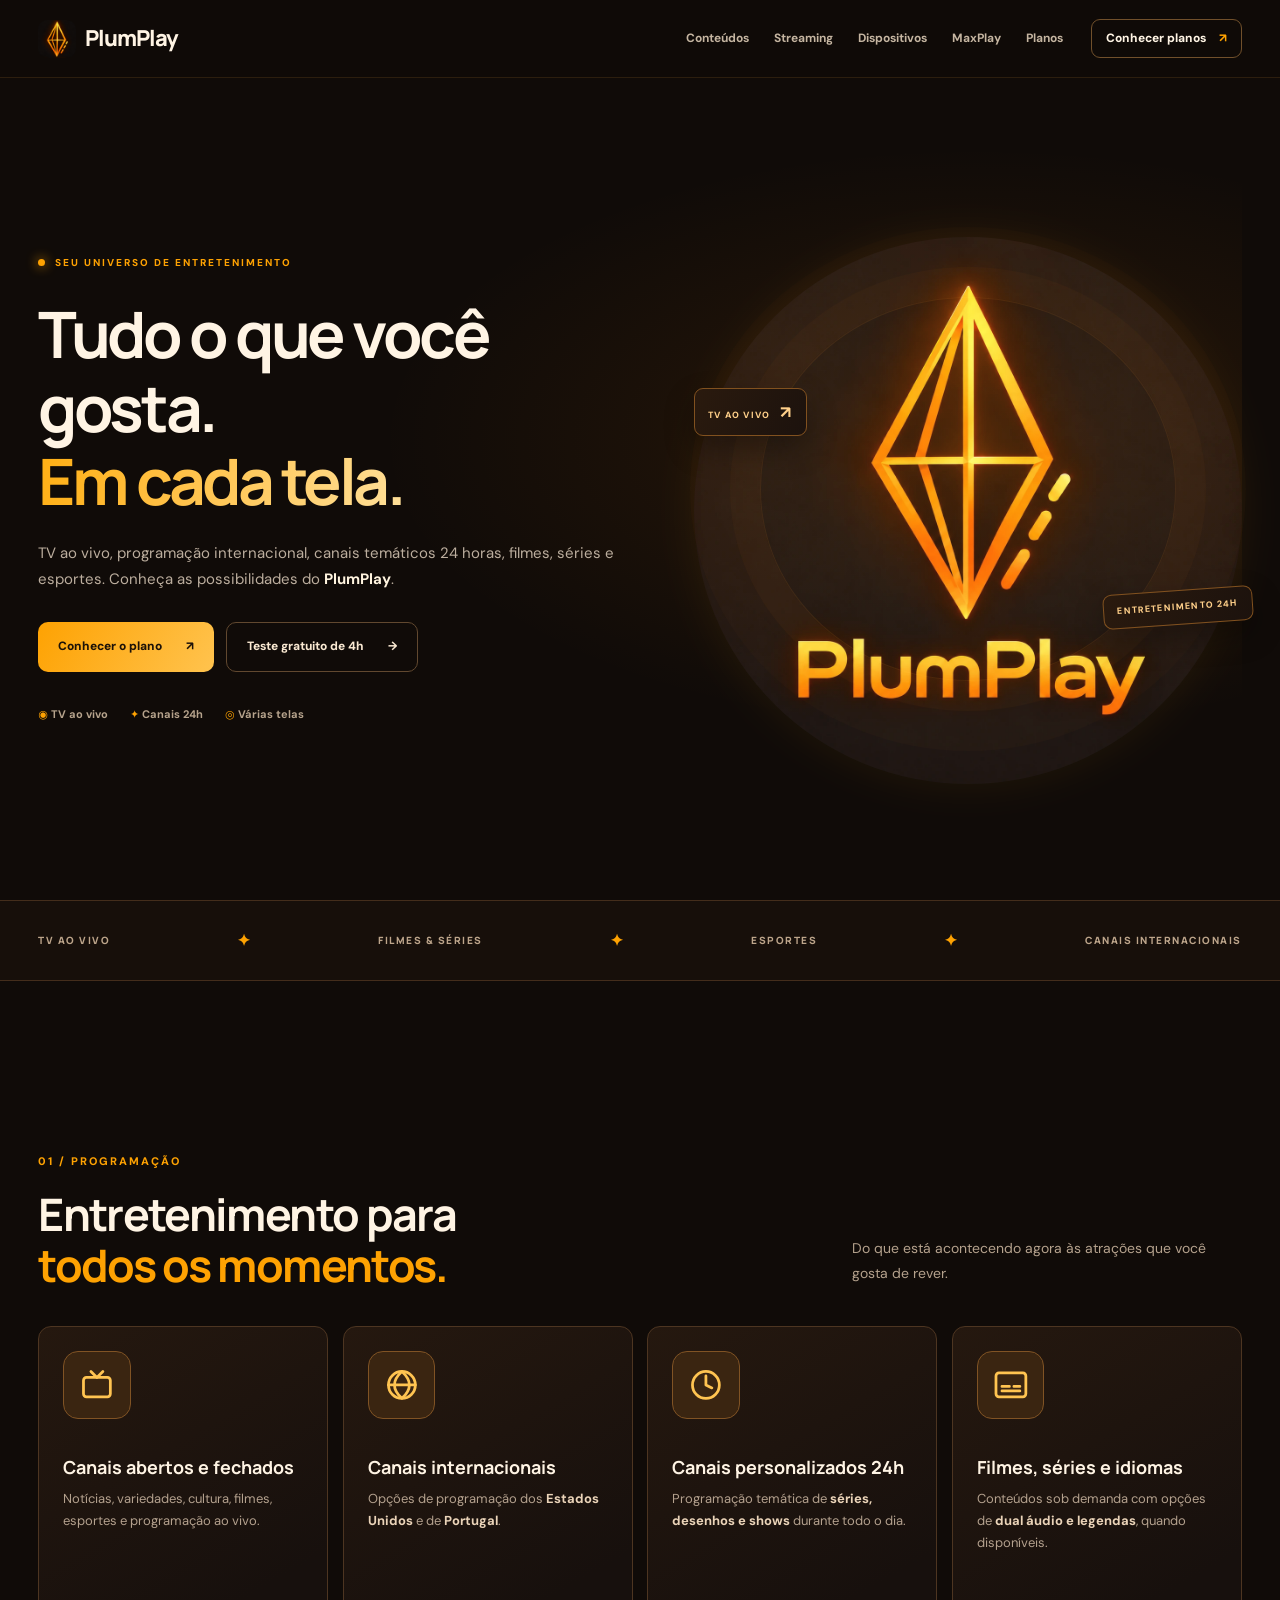
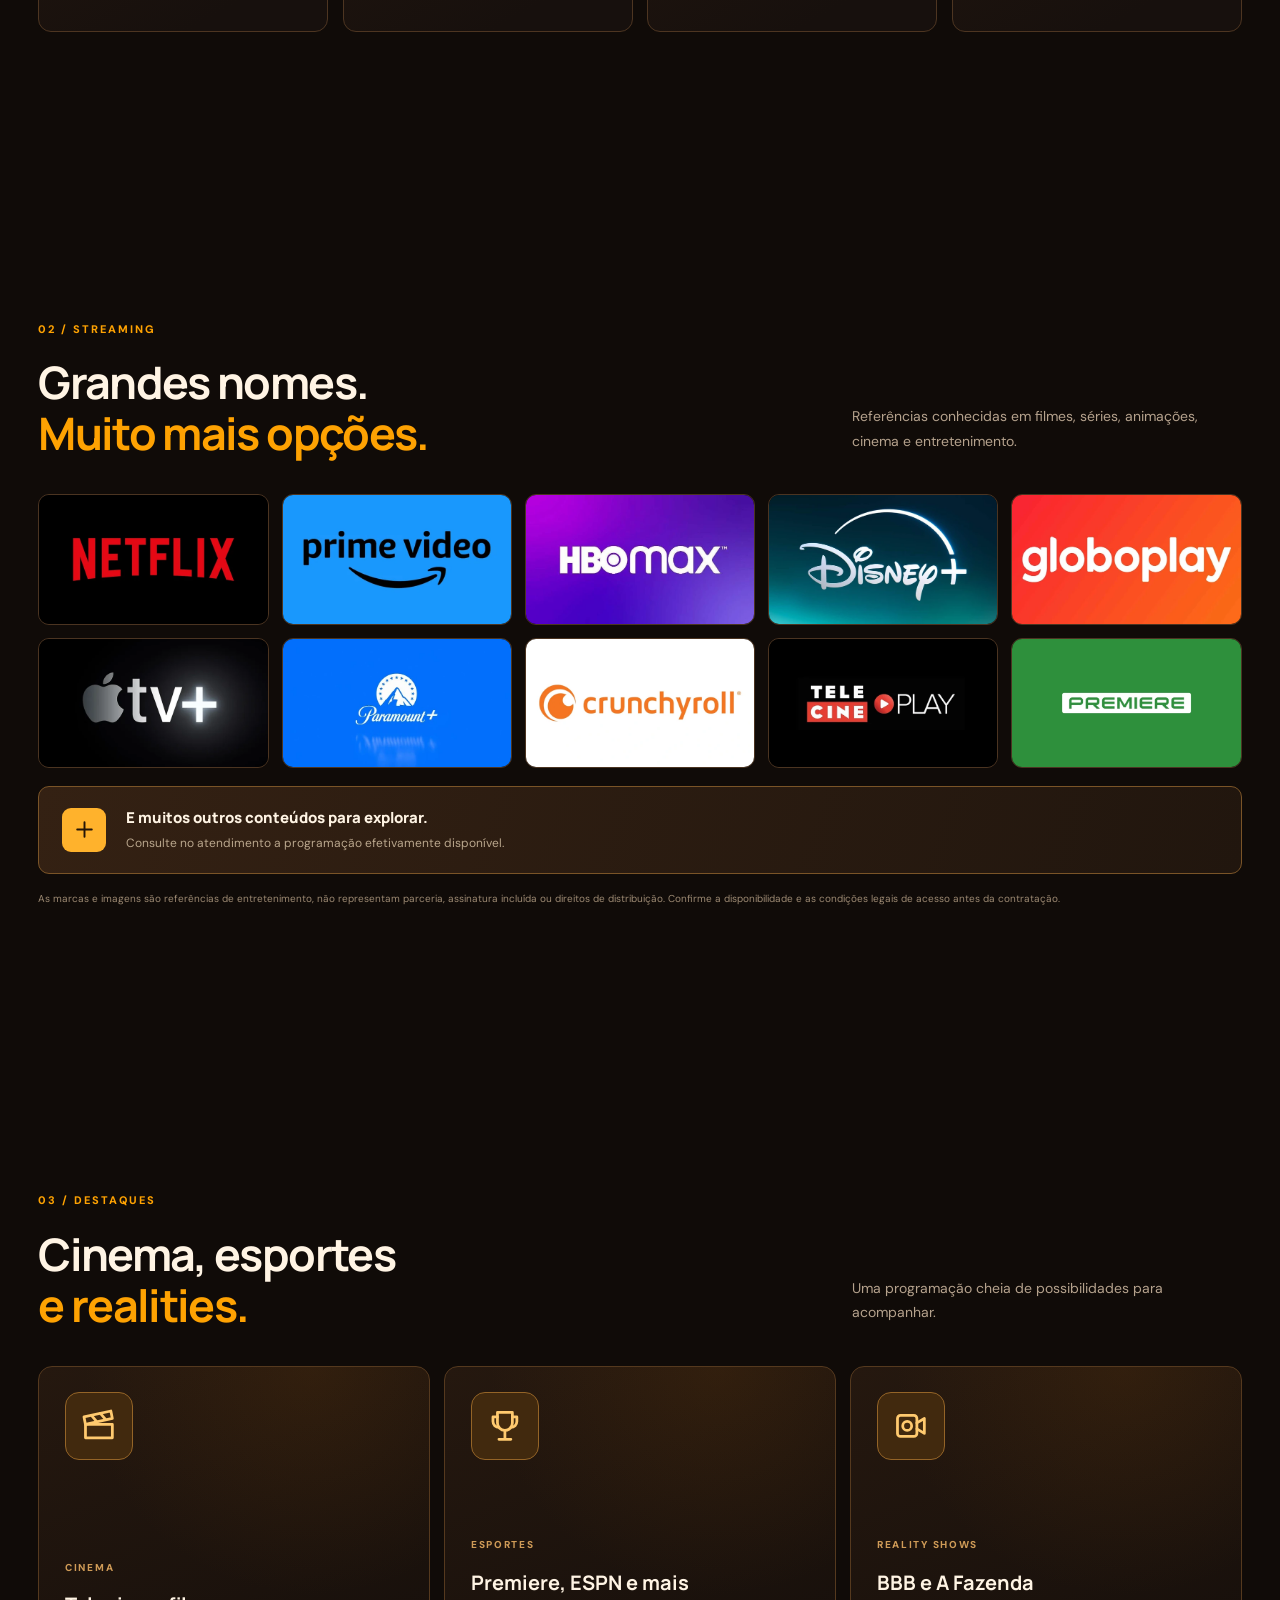
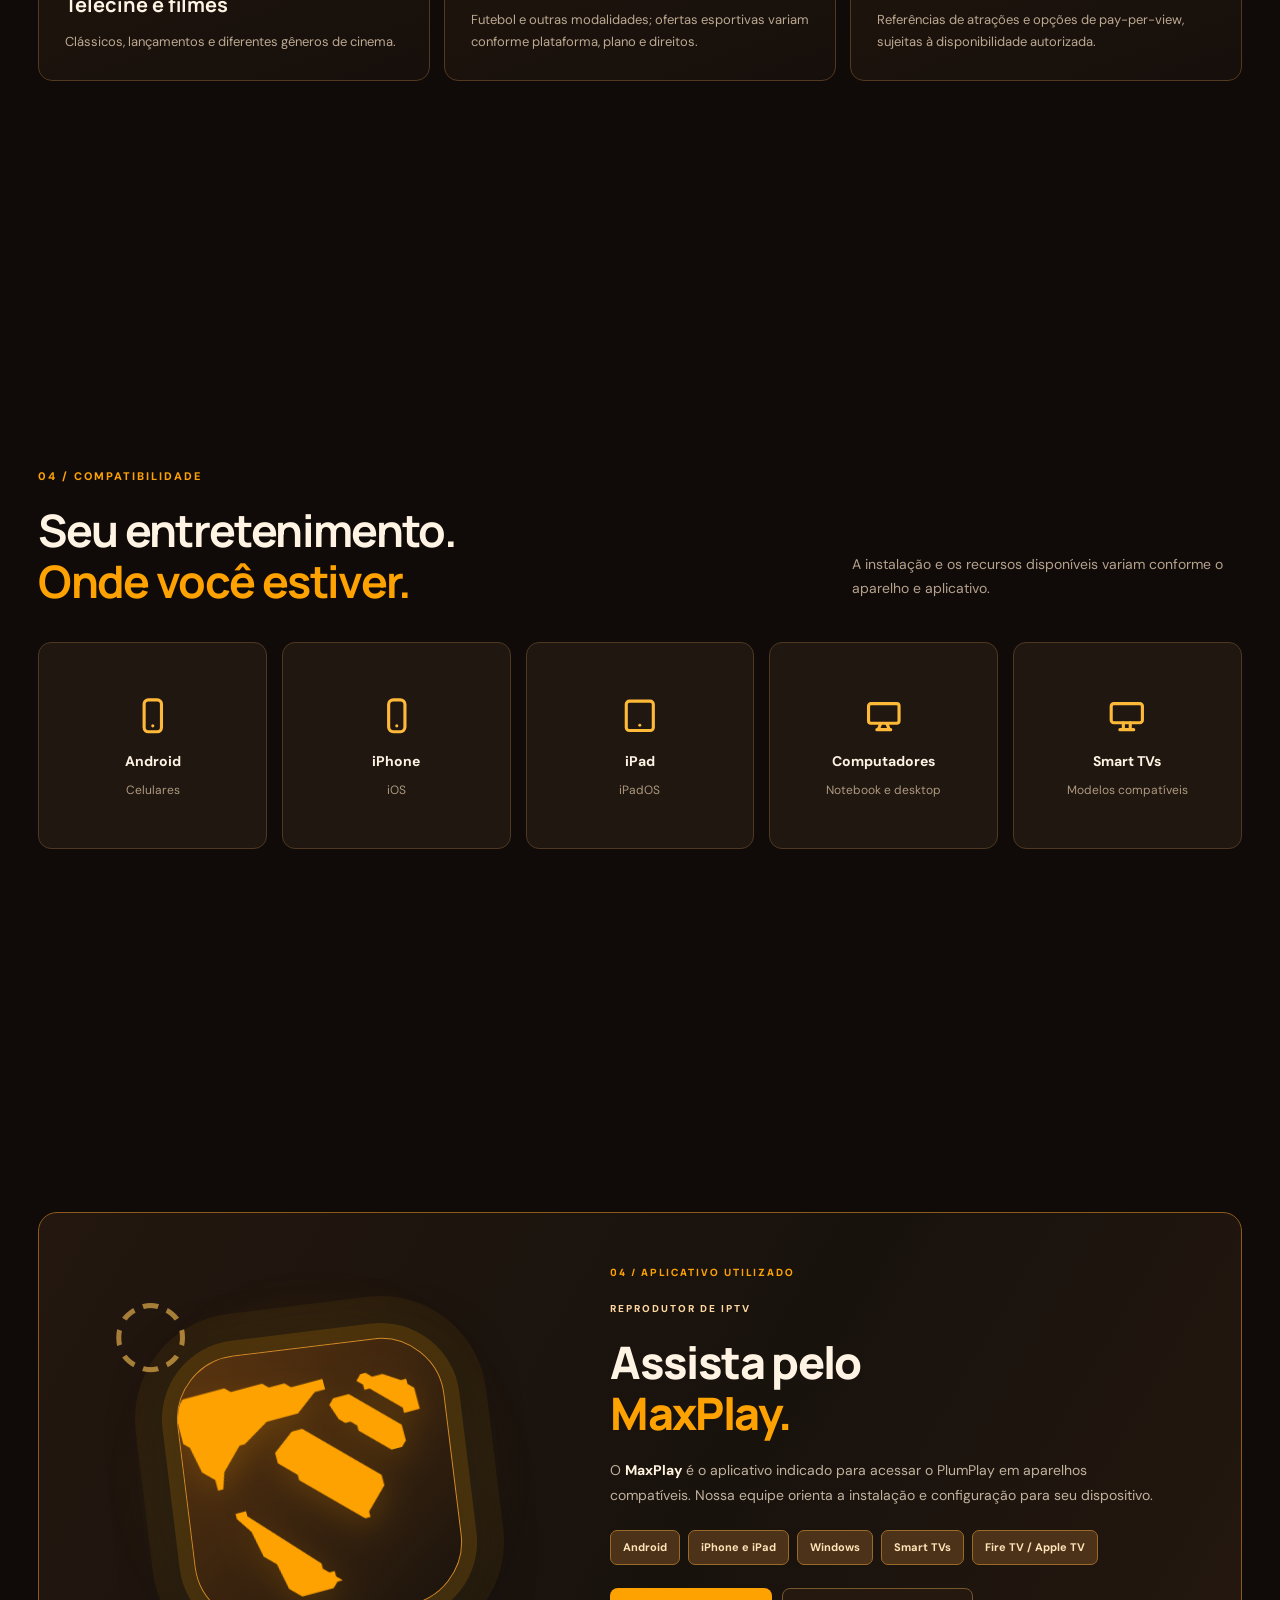
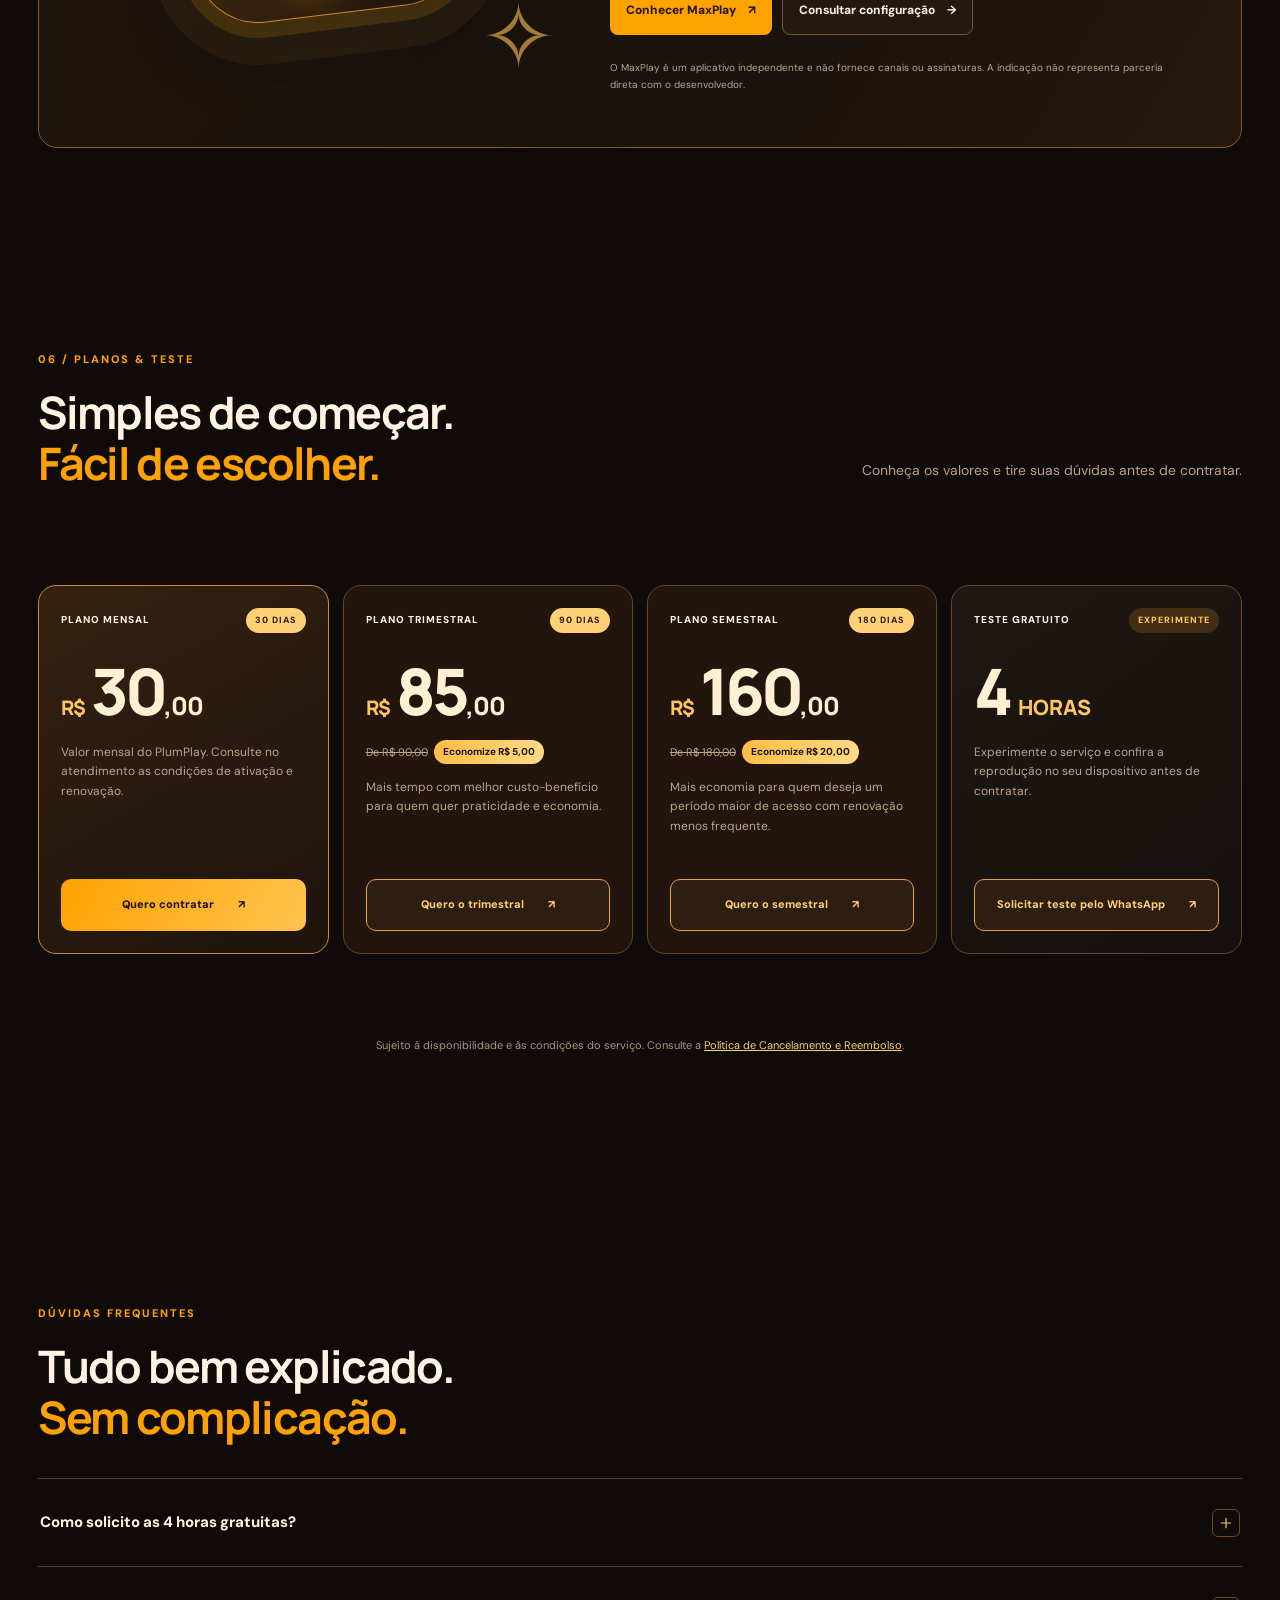
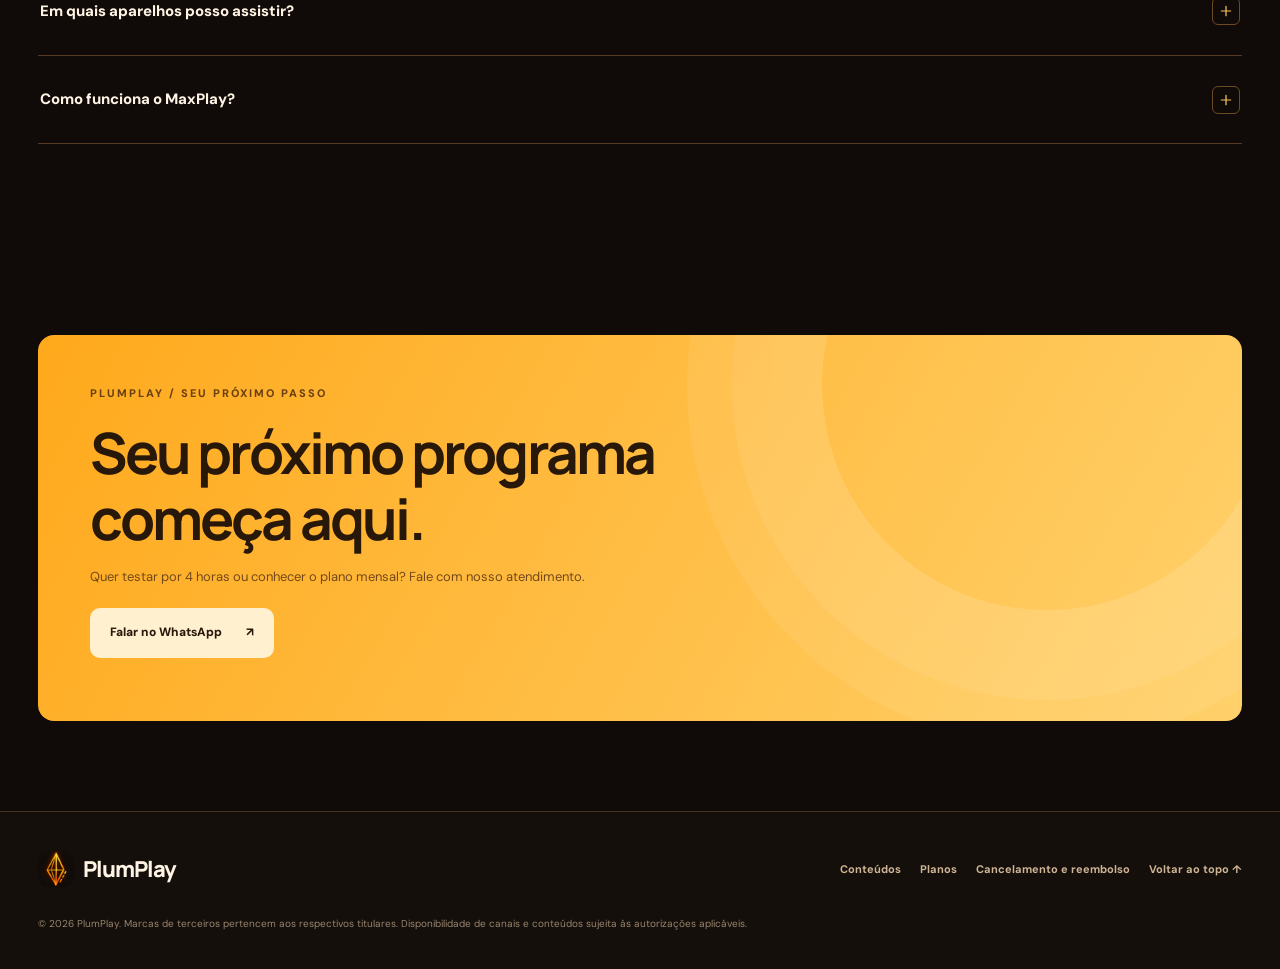
==== commit 8b5e44fb: "style: center full-height sections and enlarge diagonal MaxPlay icon" ====
--- a/index.html
+++ b/index.html
@@ -62,7 +62,7 @@
 </section>
 <section aria-labelledby="max-title" class="section wrap maxplayer-section" id="max-player">
 <div class="maxplayer-wrapper">
-<div aria-hidden="true" class="maxplayer-art"><div class="maxplayer-glow"></div><div class="maxplayer-mark"><img alt="" class="maxplayer-icon" height="210" loading="lazy" onerror="this.onerror=null;this.src='assets/maxplay-icon-fallback.svg'" src="https://play-lh.googleusercontent.com/bkHfLqSgTdWr0-UITDkSwYkg6SeWZcdqziNVMTilkVyfy1GxQSPLStMT3M48cfxYMfbLTzmJ2tn5Zbrto_fn=s1600" width="210"/></div><span class="maxplayer-decoration deco-one">◌</span><span class="maxplayer-decoration deco-two">✧</span></div>
+<div aria-hidden="true" class="maxplayer-art"><div class="maxplayer-glow"></div><div class="maxplayer-mark"><img alt="" class="maxplayer-icon maxplayer-icon-local" height="320" loading="eager" src="assets/maxplay-icon-fallback.svg" width="320"/><img alt="" class="maxplayer-icon maxplayer-icon-remote" height="320" loading="lazy" onerror="this.remove()" onload="this.parentElement.classList.add('remote-loaded')" src="https://play-lh.googleusercontent.com/bkHfLqSgTdWr0-UITDkSwYkg6SeWZcdqziNVMTilkVyfy1GxQSPLStMT3M48cfxYMfbLTzmJ2tn5Zbrto_fn=s1600" width="320"/></div><span class="maxplayer-decoration deco-one">◌</span><span class="maxplayer-decoration deco-two">✧</span></div>
 <div class="maxplayer-copy">
 <p class="kicker">04 / APLICATIVO UTILIZADO</p>
 <span class="maxplayer-label">REPRODUTOR DE IPTV</span>
--- a/assets/styles.css
+++ b/assets/styles.css
@@ -73,4 +73,173 @@
 .saving-badge{font-size:10px;font-weight:800;line-height:1.2;color:#261707;background:linear-gradient(110deg,#ffbc45,#ffdc87);border-radius:999px;padding:6px 9px;white-space:nowrap}
 /* Other cards keep a matching content baseline */
 .price-card .price-value{margin-bottom:6px}
-@media(max-width:540px){.price-savings{margin-top:0}.saving-badge{font-size:11px}}+@media(max-width:540px){.price-savings{margin-top:0}.saving-badge{font-size:11px}}
+
+
+/* v4 — sections that really occupy the visible viewport, with balanced vertical spacing.
+   Use a minimum height, never a fixed one: content remains accessible on smaller/short screens. */
+:root{--plum-header-height:78px}
+html{scroll-padding-top:calc(var(--plum-header-height) + 12px)}
+.wrap{width:min(1520px,calc(100% - clamp(40px,6vw,144px)))}
+.hero,.section{min-height:calc(100svh - var(--plum-header-height))}
+.hero{padding-block:clamp(30px,5vh,76px);gap:clamp(24px,3vw,60px)}
+.section{
+  padding-block:clamp(48px,6.5vh,105px);
+  justify-content:center;
+}
+.section-heading{gap:clamp(25px,3vw,64px);margin-bottom:clamp(30px,4vh,55px)}
+.section-heading h2{font-size:clamp(42px,3.5vw,68px);line-height:1.14;letter-spacing:-.037em}
+.section-aside{font-size:clamp(14px,.92vw,18px);max-width:390px;line-height:1.75}
+.eyebrow{font-size:clamp(11px,.7vw,13px);margin-bottom:clamp(14px,2vh,24px)}
+
+/* Scale the visual weight of each component along with available monitor space. */
+.hero h1{font-size:clamp(53px,5vw,96px);letter-spacing:-.054em}
+.hero-copy>p{font-size:clamp(15px,1vw,19px);max-width:650px;line-height:1.75}
+.hero-art{height:clamp(390px,56svh,680px)}
+.main-logo{max-width:min(100%,620px)}
+.hero-points{font-size:clamp(11px,.82vw,15px)}
+.button{min-height:clamp(50px,3.5vw,59px);font-size:clamp(12px,.85vw,15px);padding-inline:clamp(20px,1.45vw,30px)}
+.content-grid,.special-grid,.device-grid{gap:clamp(14px,1.15vw,24px)}
+.info-card{min-height:clamp(285px,34svh,390px);padding:clamp(22px,1.85vw,36px)}
+.card-icon{height:clamp(66px,5.3vw,86px);min-width:clamp(66px,5.3vw,86px);margin-bottom:clamp(24px,4svh,48px)}
+.card-icon svg{height:clamp(34px,2.8vw,43px);width:clamp(34px,2.8vw,43px)}
+.info-card h3{font-size:clamp(18px,1.22vw,24px)}
+.info-card p{font-size:clamp(13px,.87vw,17px);line-height:1.7}
+.stream-grid{gap:clamp(12px,1vw,22px)}
+.stream-more{padding:clamp(19px,1.4vw,27px) clamp(22px,1.8vw,34px);gap:20px}
+.stream-more strong{font-size:clamp(15px,1vw,20px)}
+.stream-more p{font-size:clamp(12px,.84vw,16px)}
+.special-card{min-height:clamp(315px,35svh,435px);padding:clamp(25px,2vw,40px)}
+.special-symbol{height:clamp(68px,5vw,88px);width:clamp(68px,5vw,88px)}
+.special-symbol svg{height:clamp(34px,2.8vw,44px);width:clamp(34px,2.8vw,44px)}
+.special-card h3{font-size:clamp(20px,1.5vw,28px)}
+.special-card p{font-size:clamp(13px,.9vw,17px);line-height:1.75}
+.device{min-height:clamp(185px,23svh,285px);gap:8px;padding:18px 8px}
+.device>span{width:clamp(52px,4vw,66px);height:clamp(52px,4vw,66px)}
+.device>span svg{width:clamp(38px,3.25vw,52px);height:clamp(38px,3.25vw,52px)}
+.device strong{font-size:clamp(14px,1vw,19px)}
+.device small{font-size:clamp(12px,.83vw,16px)}
+.maxplayer-wrapper{gap:clamp(36px,5vw,95px);padding:clamp(40px,4.2vw,78px)}
+.maxplayer-art{min-height:clamp(355px,43svh,520px)}
+.maxplayer-mark{width:clamp(250px,21vw,345px);height:clamp(250px,21vw,345px);border-radius:clamp(52px,5vw,80px)}
+.maxplayer-copy h2{font-size:clamp(42px,3.5vw,67px);letter-spacing:-.036em}
+.maxplayer-copy>p:not(.kicker):not(.maxplayer-notice){font-size:clamp(14px,1vw,18px);line-height:1.75}
+.maxplayer-capabilities span{font-size:clamp(11px,.75vw,14px);padding:7px 12px}
+.maxplayer-actions .btn{min-height:clamp(47px,3.2vw,56px);font-size:clamp(12px,.8vw,15px);padding:0 clamp(16px,1.2vw,24px)}
+.price-layout{width:100%;max-width:none;gap:clamp(14px,1vw,23px)}
+.price-card{min-height:clamp(355px,41svh,460px);padding:clamp(22px,1.65vw,33px)}
+.price-top{font-size:clamp(10px,.72vw,13px)}
+.price-value{font-size:clamp(57px,5vw,88px)}
+.price-card>p{font-size:clamp(12px,.81vw,15px);line-height:1.65}
+.price-card .button{font-size:clamp(11px,.77vw,14px);min-height:52px}
+.pricing-footnote{max-width:none;font-size:clamp(11px,.77vw,14px);margin-top:clamp(19px,2.4vh,30px)}
+.faq-list summary{padding-block:clamp(24px,3.3vh,37px);font-size:clamp(15px,1vw,20px)}
+.faq-list details p{font-size:clamp(13px,.88vw,17px)}
+
+/* Preserve the previously approved compact final orange call-to-action. */
+.cta-section{min-height:310px;display:flex;align-items:center}
+
+/* Notebook: retain readable sizing and center the whole section, even when height is limited. */
+@media(max-width:1100px){
+  .wrap{width:calc(100% - 52px)}
+  .hero h1{font-size:clamp(45px,5.1vw,65px)}
+  .content-grid{grid-template-columns:repeat(2,minmax(0,1fr))}
+  .price-layout{grid-template-columns:repeat(2,minmax(0,1fr))}
+  .info-card{min-height:255px}
+  .special-card{min-height:280px}
+  .maxplayer-wrapper{gap:30px;padding:40px}
+  .maxplayer-art{min-height:320px}
+  .maxplayer-mark{height:225px;width:225px;border-radius:48px}
+}
+@media(max-width:830px){
+  :root{--plum-header-height:78px}
+  .wrap{width:calc(100% - 42px)}
+  .hero,.section{min-height:calc(100svh - var(--plum-header-height))}
+  .hero{padding-block:clamp(38px,5vh,58px)}
+  .section{padding-block:clamp(48px,6vh,78px)}
+  .section-heading h2{font-size:clamp(36px,5.4vw,52px)}
+  .section-aside{font-size:14px}
+  .info-card{min-height:225px}
+  .special-card{min-height:270px}
+  .device{min-height:160px}
+  .maxplayer-wrapper{grid-template-columns:1fr;gap:20px}
+  .maxplayer-art{min-height:270px}
+  .maxplayer-mark{width:210px;height:210px}
+  .price-card{min-height:330px}
+}
+@media(max-width:540px){
+  :root{--plum-header-height:69px}
+  .wrap{width:calc(100% - 32px)}
+  .hero,.section{min-height:calc(100svh - var(--plum-header-height))}
+  .hero{padding-block:clamp(34px,4vh,48px)}
+  .hero-art{height:clamp(290px,42svh,380px)}
+  .section{padding-block:clamp(40px,5.5vh,62px)}
+  .section-heading h2{font-size:clamp(33px,8.4vw,40px)}
+  .content-grid,.special-grid,.stream-grid,.device-grid{gap:12px}
+  .info-card{min-height:185px;padding:21px}
+  .card-icon{height:62px;min-width:62px;margin-bottom:18px}
+  .card-icon svg{height:32px;width:32px}
+  .info-card h3{font-size:18px}
+  .info-card p{font-size:13px}
+  .special-card{min-height:225px;padding:23px}
+  .special-symbol{width:66px;height:66px}
+  .special-symbol svg{width:34px;height:34px}
+  .special-card h3{font-size:20px}
+  .special-card p{font-size:13px}
+  .device{min-height:140px}
+  .device strong{font-size:13px}
+  .device small{font-size:11px}
+  .device>span{width:44px;height:44px}
+  .device>span svg{width:32px;height:32px}
+  .maxplayer-wrapper{padding:28px 22px;gap:4px}
+  .maxplayer-art{min-height:235px}
+  .maxplayer-mark{height:176px;width:176px;border-radius:39px}
+  .maxplayer-copy h2{font-size:35px}
+  .maxplayer-copy>p:not(.kicker):not(.maxplayer-notice){font-size:14px}
+  .price-layout{grid-template-columns:1fr}
+  .price-card{min-height:325px;padding:24px}
+  .price-value{font-size:72px}
+  .price-card .button{font-size:12px}
+  .faq-list summary{font-size:14px;padding-block:22px}
+  .faq-list details p{font-size:12px}
+  .cta-section{min-height:310px;padding:32px 22px}
+}
+/* For narrow desktops and landscape screens the content is allowed to become taller than
+   a viewport instead of being clipped or overlapping adjacent sections. */
+@media(max-height:690px) and (min-width:831px){
+  .hero,.section{padding-block:38px}
+  .info-card{min-height:250px}
+  .special-card{min-height:260px}
+  .maxplayer-wrapper{padding:34px}
+  .maxplayer-art{min-height:300px}
+  .maxplayer-mark{height:230px;width:230px}
+  .price-card{min-height:335px}
+}
+
+/* v5 — MaxPlay emblem as the large, diagonal centerpiece of the v6 tile. */
+.maxplayer-mark{overflow:hidden;isolation:isolate;transform:rotate(-7deg)}
+.maxplayer-mark .maxplayer-icon{
+  position:absolute;inset:50% auto auto 50%;
+  display:block;width:92%;height:92%;max-width:none;
+  object-fit:contain;pointer-events:none;user-select:none;
+  transform:translate(-50%,-50%) rotate(-8deg) scale(1.08);
+  filter:drop-shadow(0 9px 15px rgba(254,162,2,.19));
+}
+.maxplayer-icon-local{z-index:1;opacity:1}
+.maxplayer-icon-remote{z-index:2;opacity:0;transition:opacity .2s ease}
+.maxplayer-mark.remote-loaded .maxplayer-icon-local{opacity:0}
+.maxplayer-mark.remote-loaded .maxplayer-icon-remote{opacity:1}
+/* Keep a large, vertically centered composition without cropping short/compact viewports. */
+@media (min-width:1101px){
+  .hero,.section{min-height:calc(100svh - var(--plum-header-height))}
+  .hero{align-content:center;align-items:center}
+  .section{display:flex;flex-direction:column;justify-content:center}
+  .section-heading{flex:none}
+}
+@media (max-width:1100px){
+ .section{display:flex;flex-direction:column;justify-content:center}
+}
+@media (prefers-reduced-motion:reduce){.maxplayer-icon-remote{transition:none}}
+/* Constrain decorative glows to the page width; the ribbon remains internally scrollable on touch. */
+html{overflow-x:clip}
+.hero::before{inset:0}
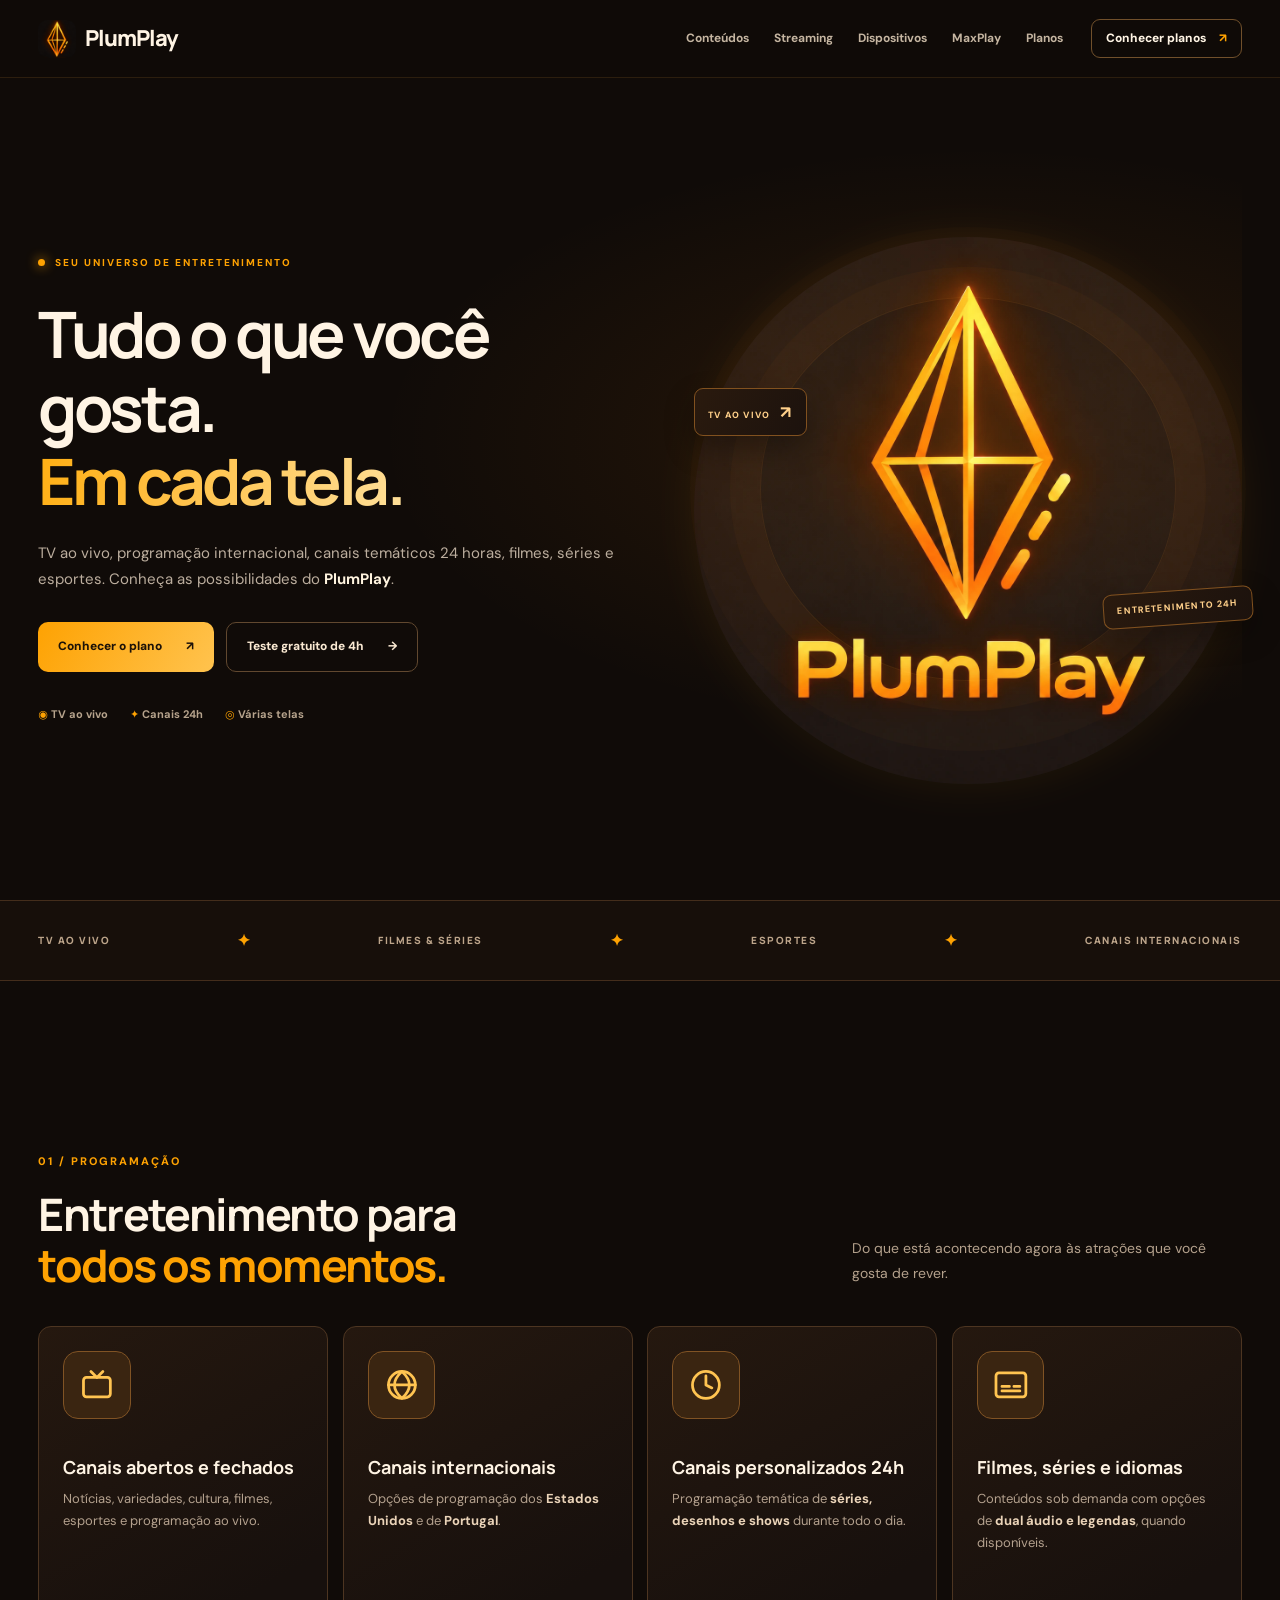
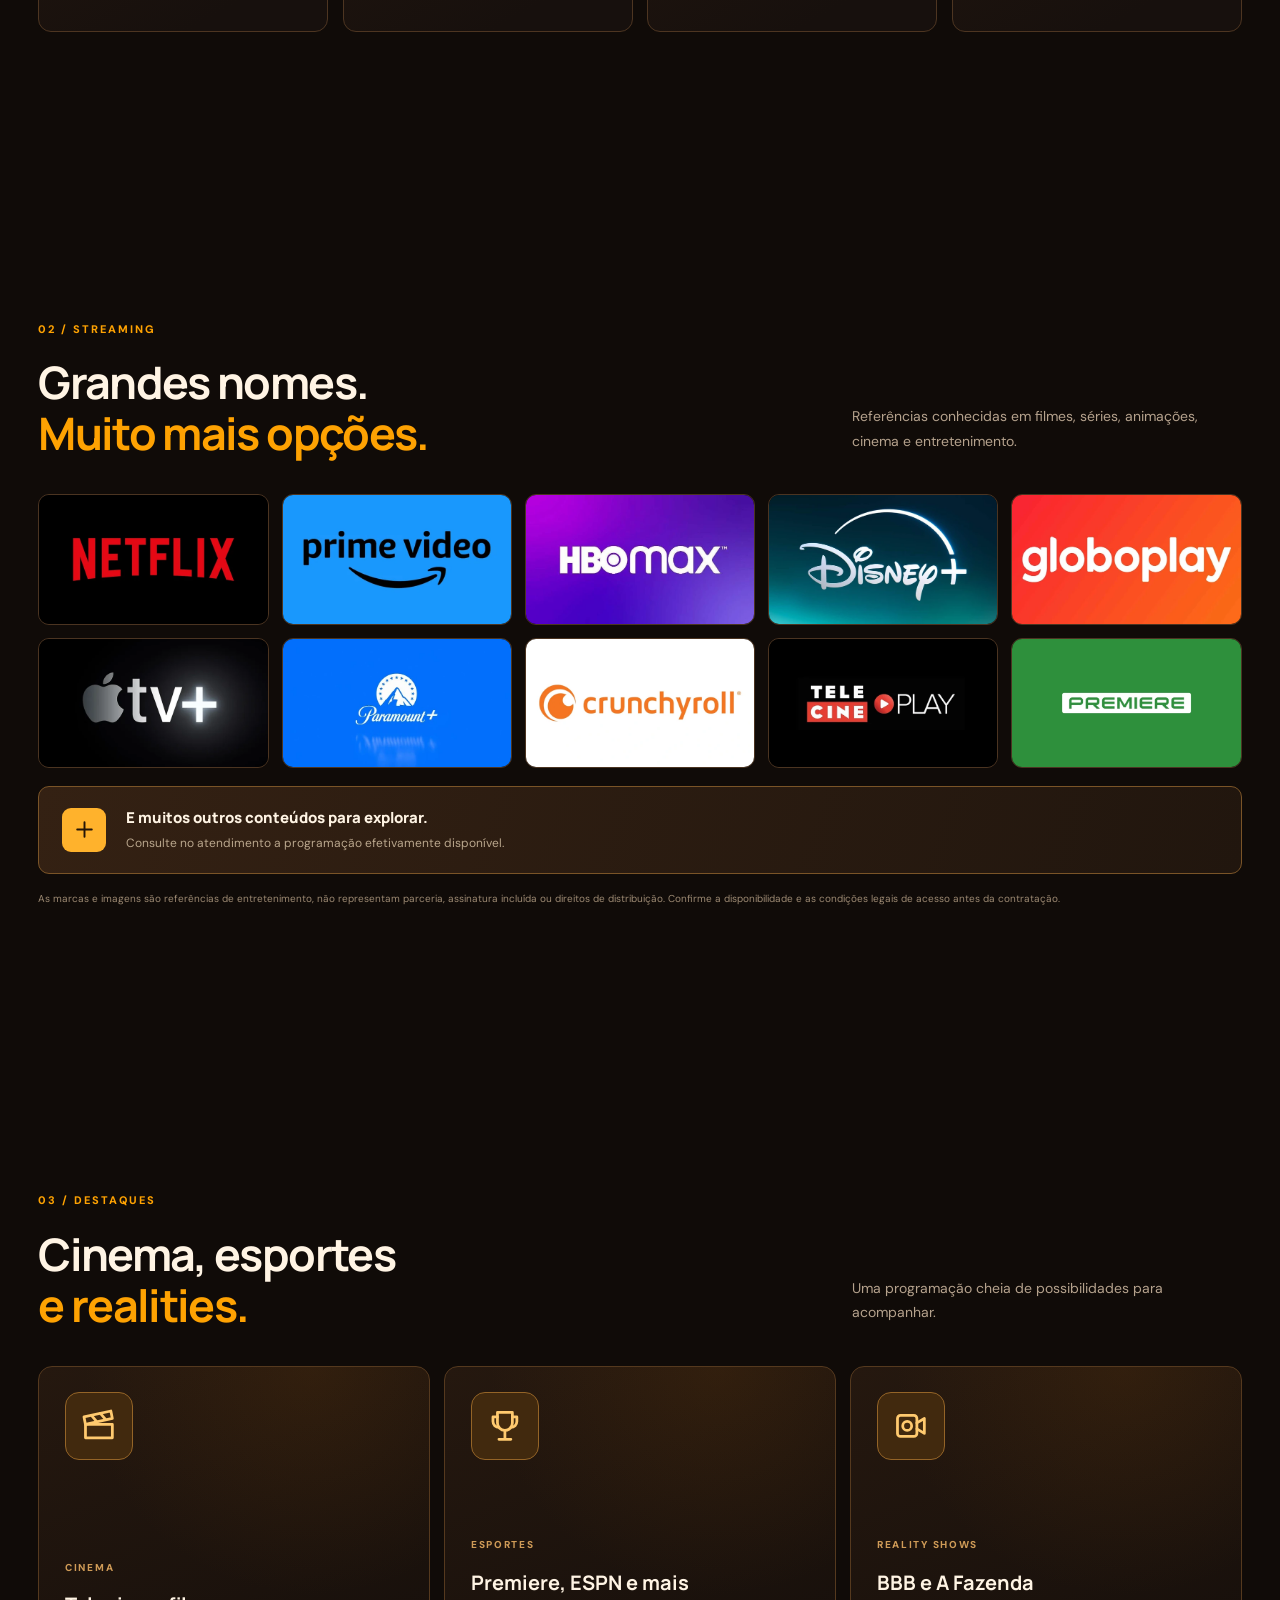
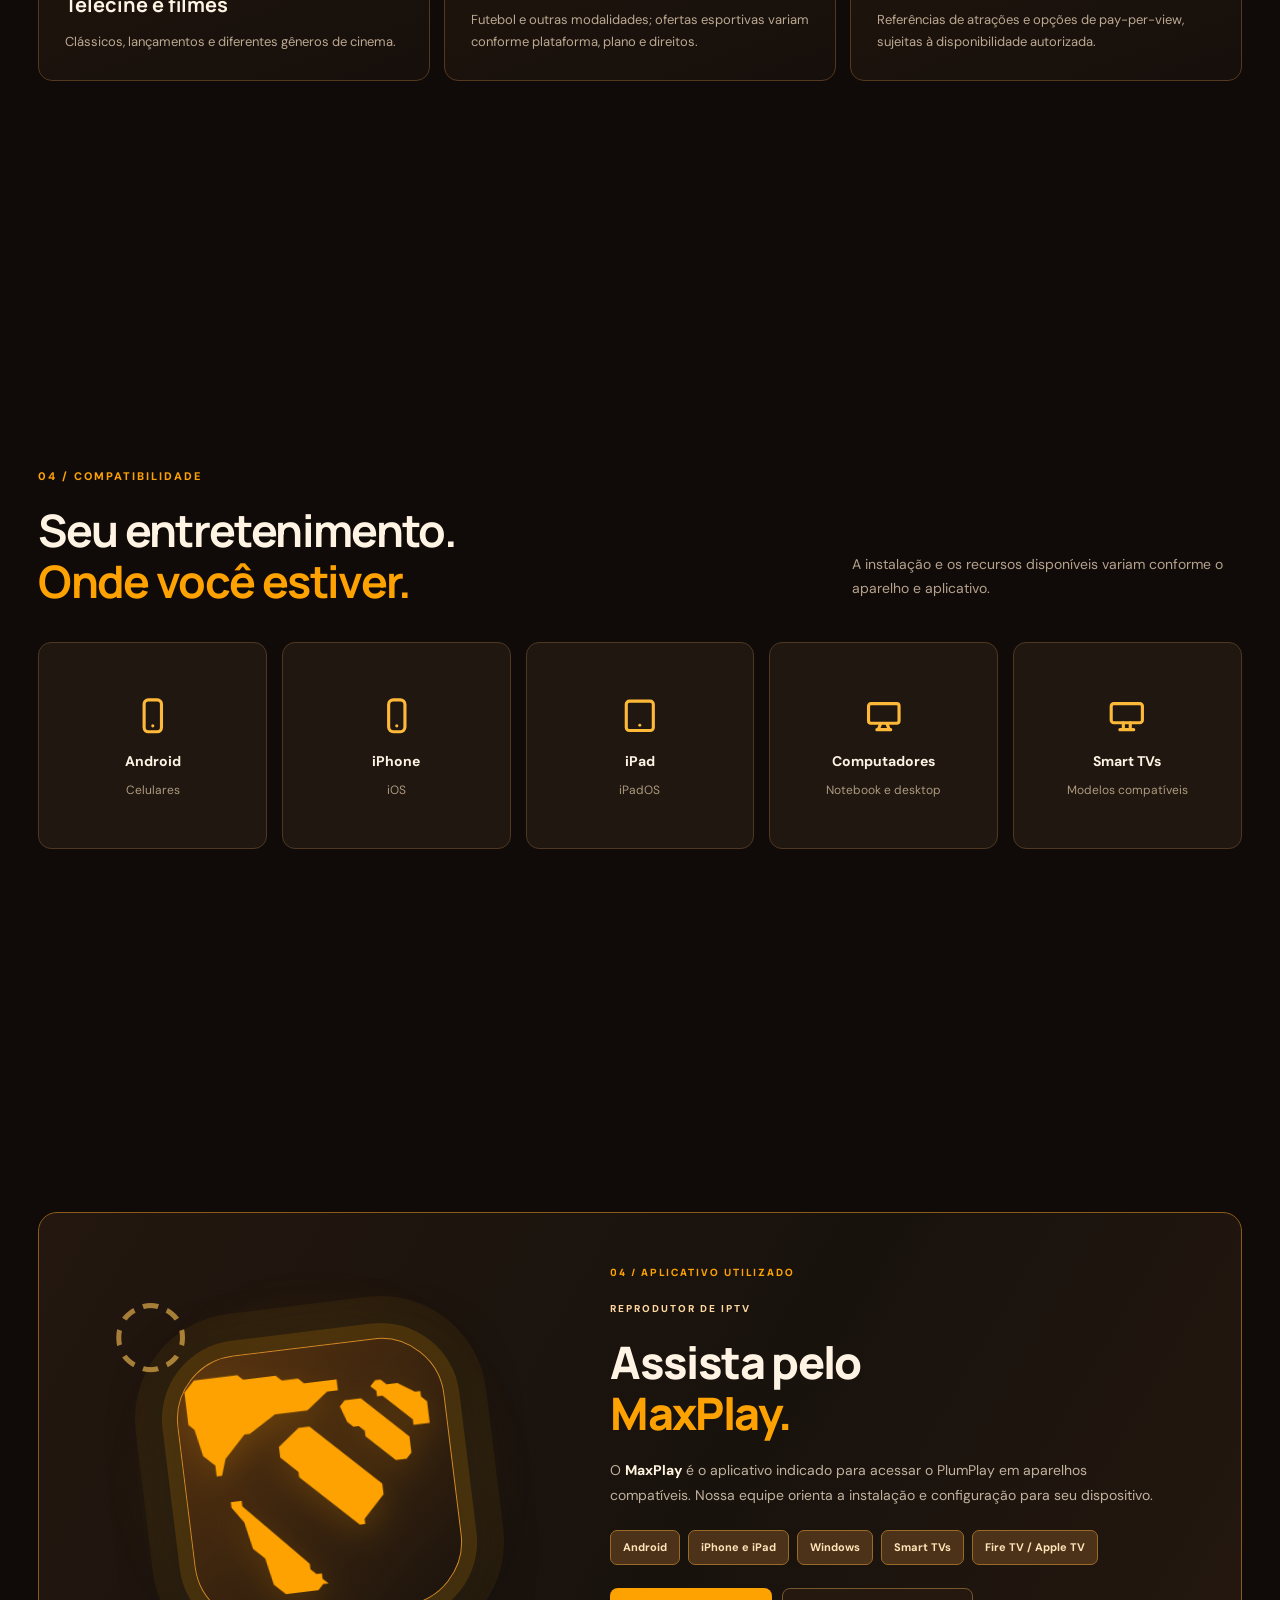
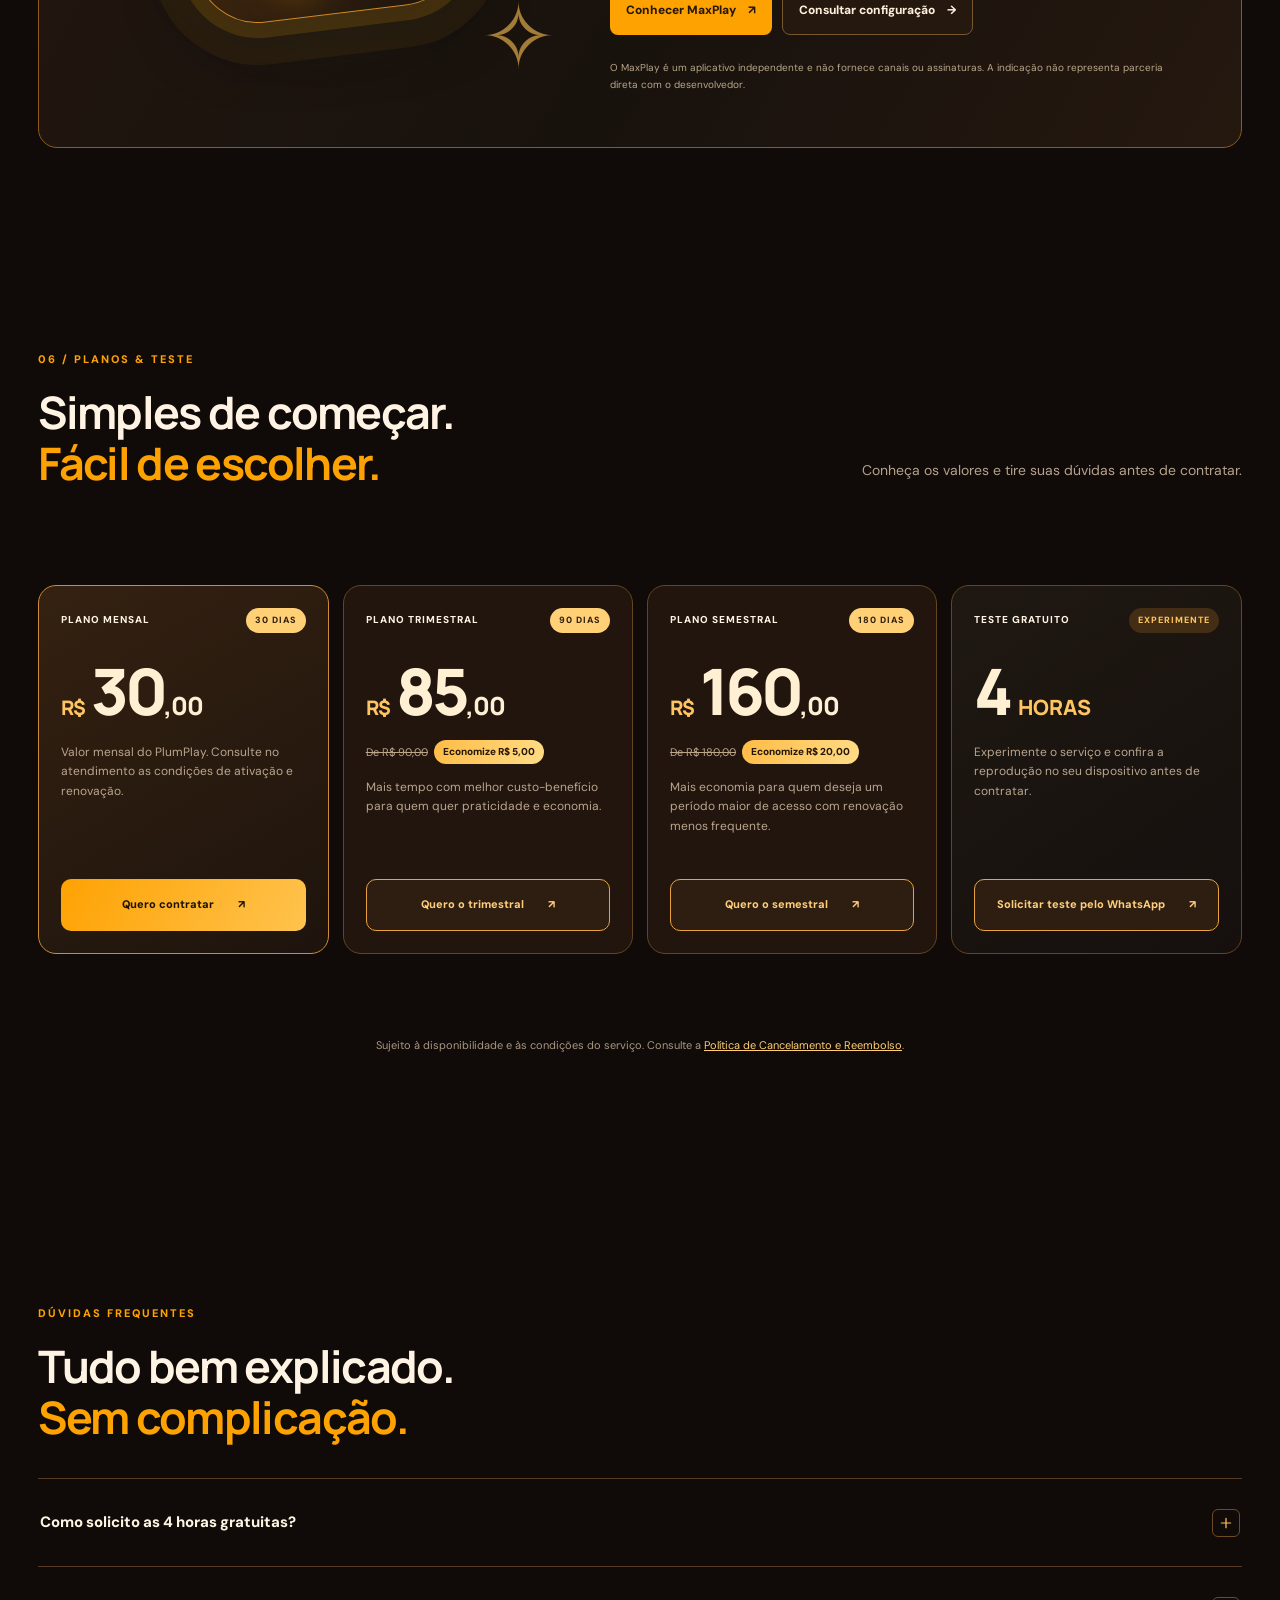
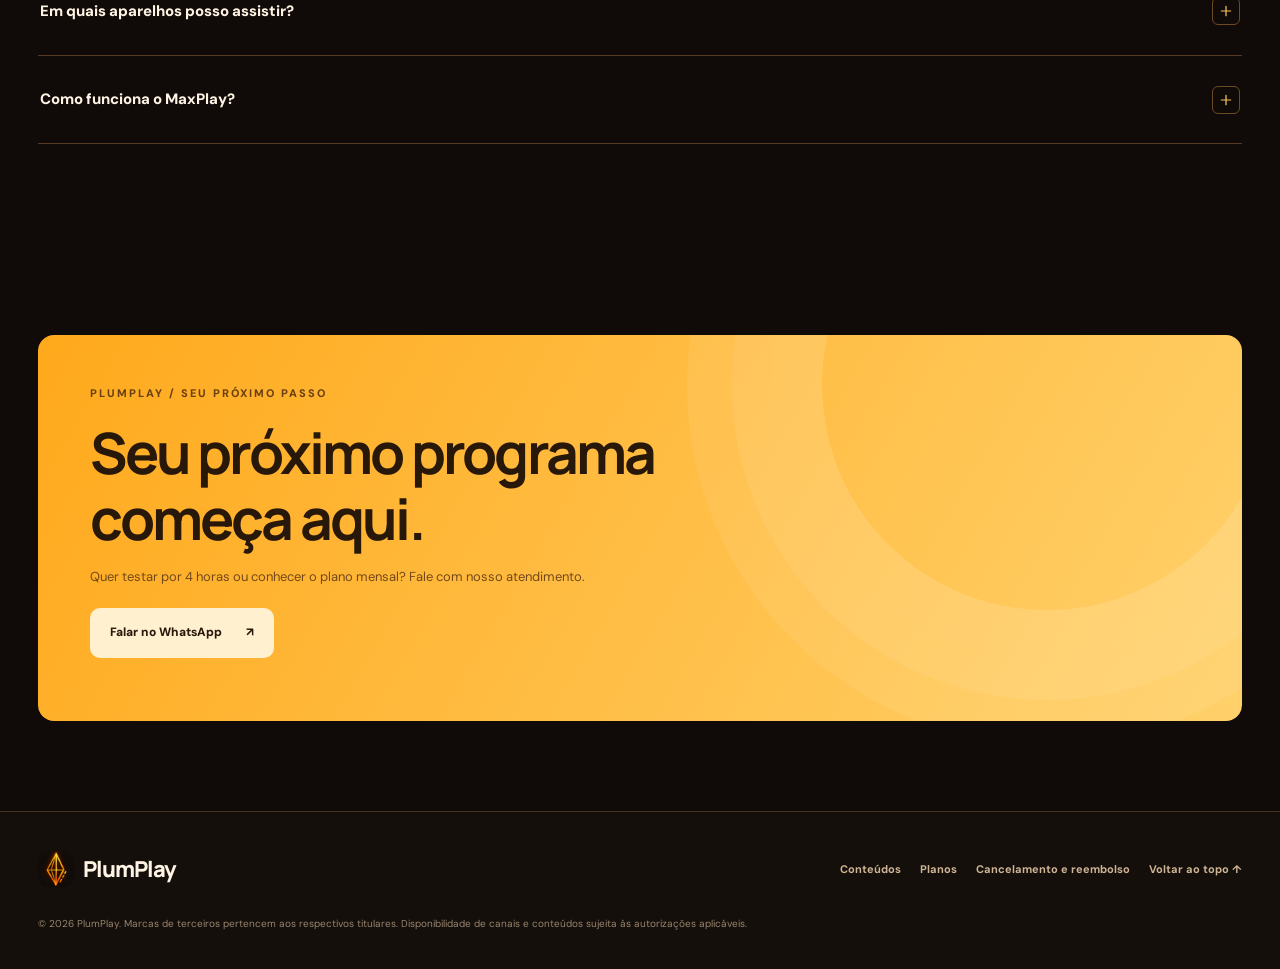
==== commit f254781d: "fix: anchor page start before sticky header" ====
--- a/index.html
+++ b/index.html
@@ -12,8 +12,9 @@
 <script defer="" src="assets/config.js"></script><script defer="" src="assets/app.js"></script>
 </head>
 <body>
+<div id="inicio" aria-hidden="true"></div>
 <a class="skip-link" href="#principal">Pular para o conteúdo</a>
-<header class="header" id="inicio"><div class="wrap header-inner">
+<header class="header"><div class="wrap header-inner">
 <a aria-label="PlumPlay, voltar ao início" class="site-brand" href="#inicio"><img alt="" height="38" src="assets/favicon.png" width="38"/><span>PlumPlay</span></a>
 <nav aria-label="Navegação principal" class="nav" id="main-nav"><a href="#conteudos">Conteúdos</a><a href="#streaming">Streaming</a><a href="#dispositivos">Dispositivos</a><a href="#max-player">MaxPlay</a><a href="#planos">Planos</a></nav>
 <a class="header-cta" href="#planos">Conhecer planos <span aria-hidden="true">↗</span></a>
--- a/assets/styles.css
+++ b/assets/styles.css
@@ -222,7 +222,7 @@
   position:absolute;inset:50% auto auto 50%;
   display:block;width:92%;height:92%;max-width:none;
   object-fit:contain;pointer-events:none;user-select:none;
-  transform:translate(-50%,-50%) rotate(-8deg) scale(1.08);
+  transform:translate(-50%,-50%) rotate(0deg) scale(1.09);
   filter:drop-shadow(0 9px 15px rgba(254,162,2,.19));
 }
 .maxplayer-icon-local{z-index:1;opacity:1}
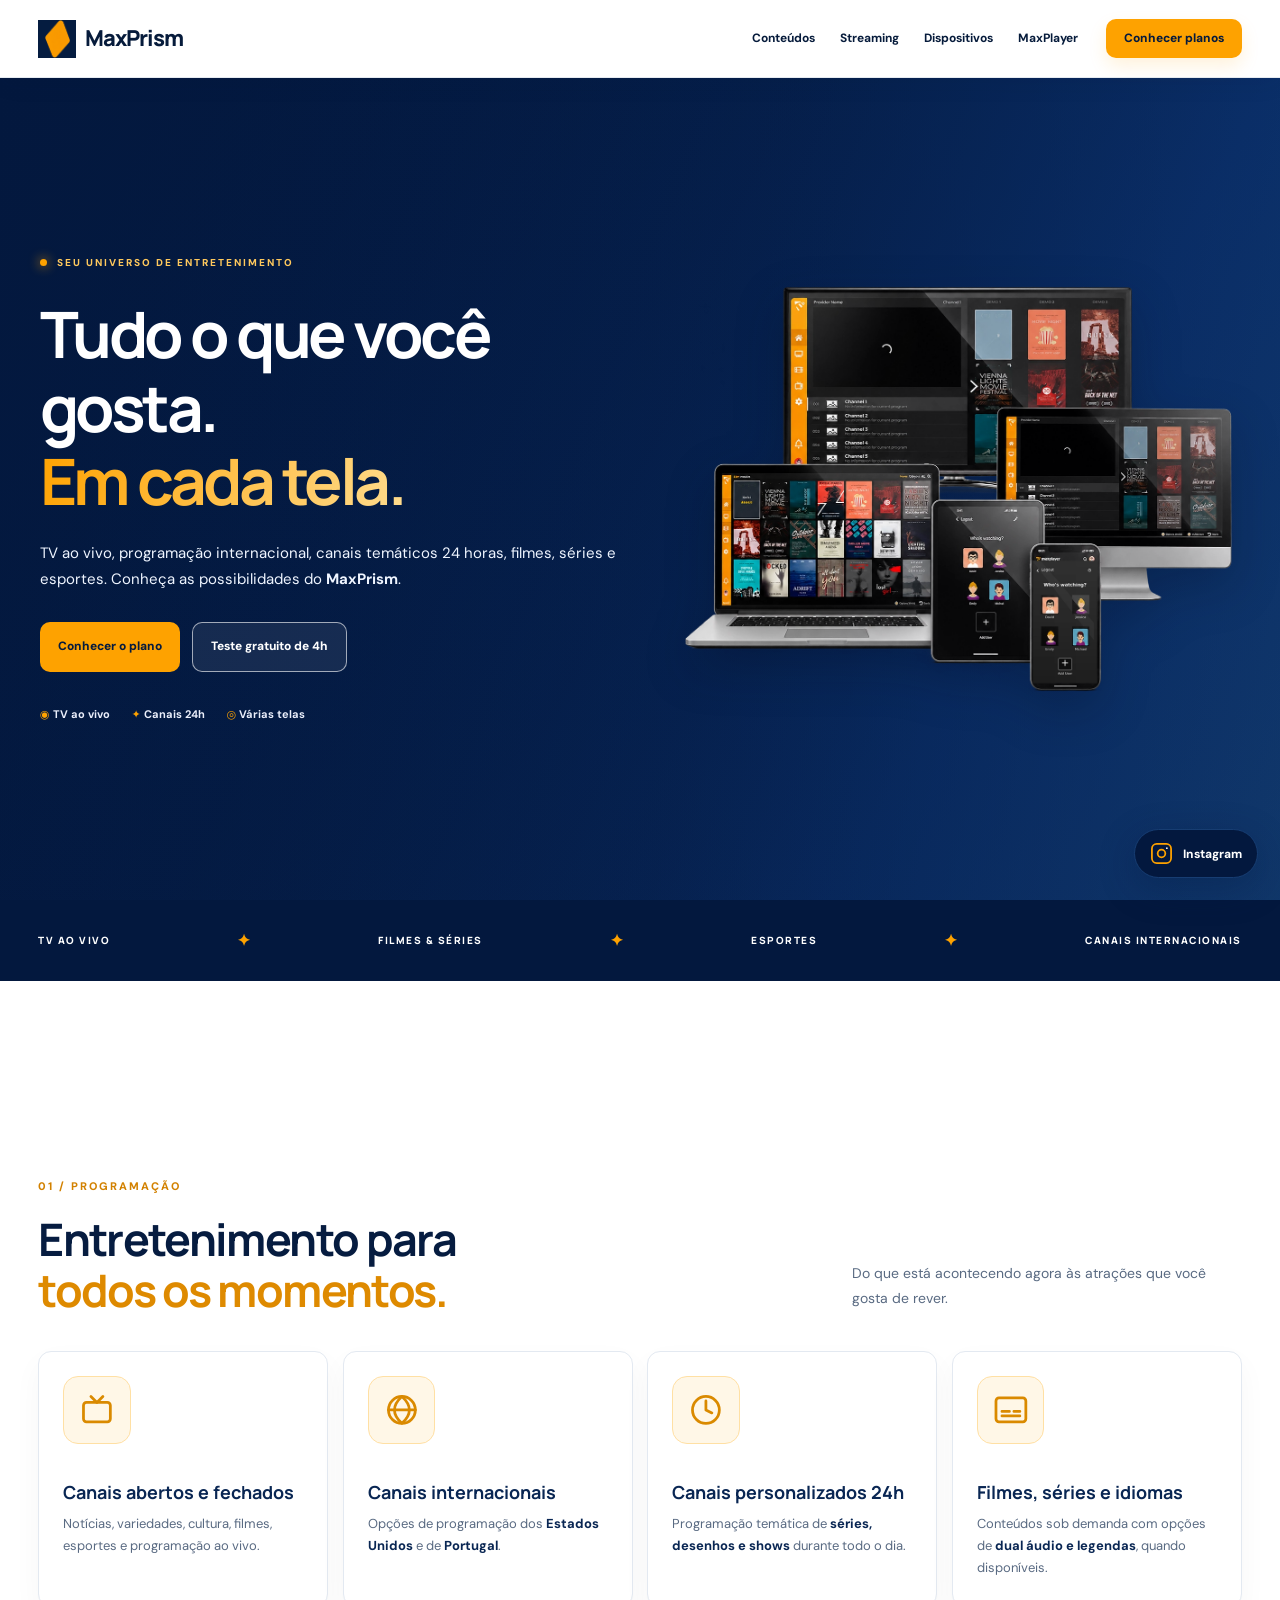
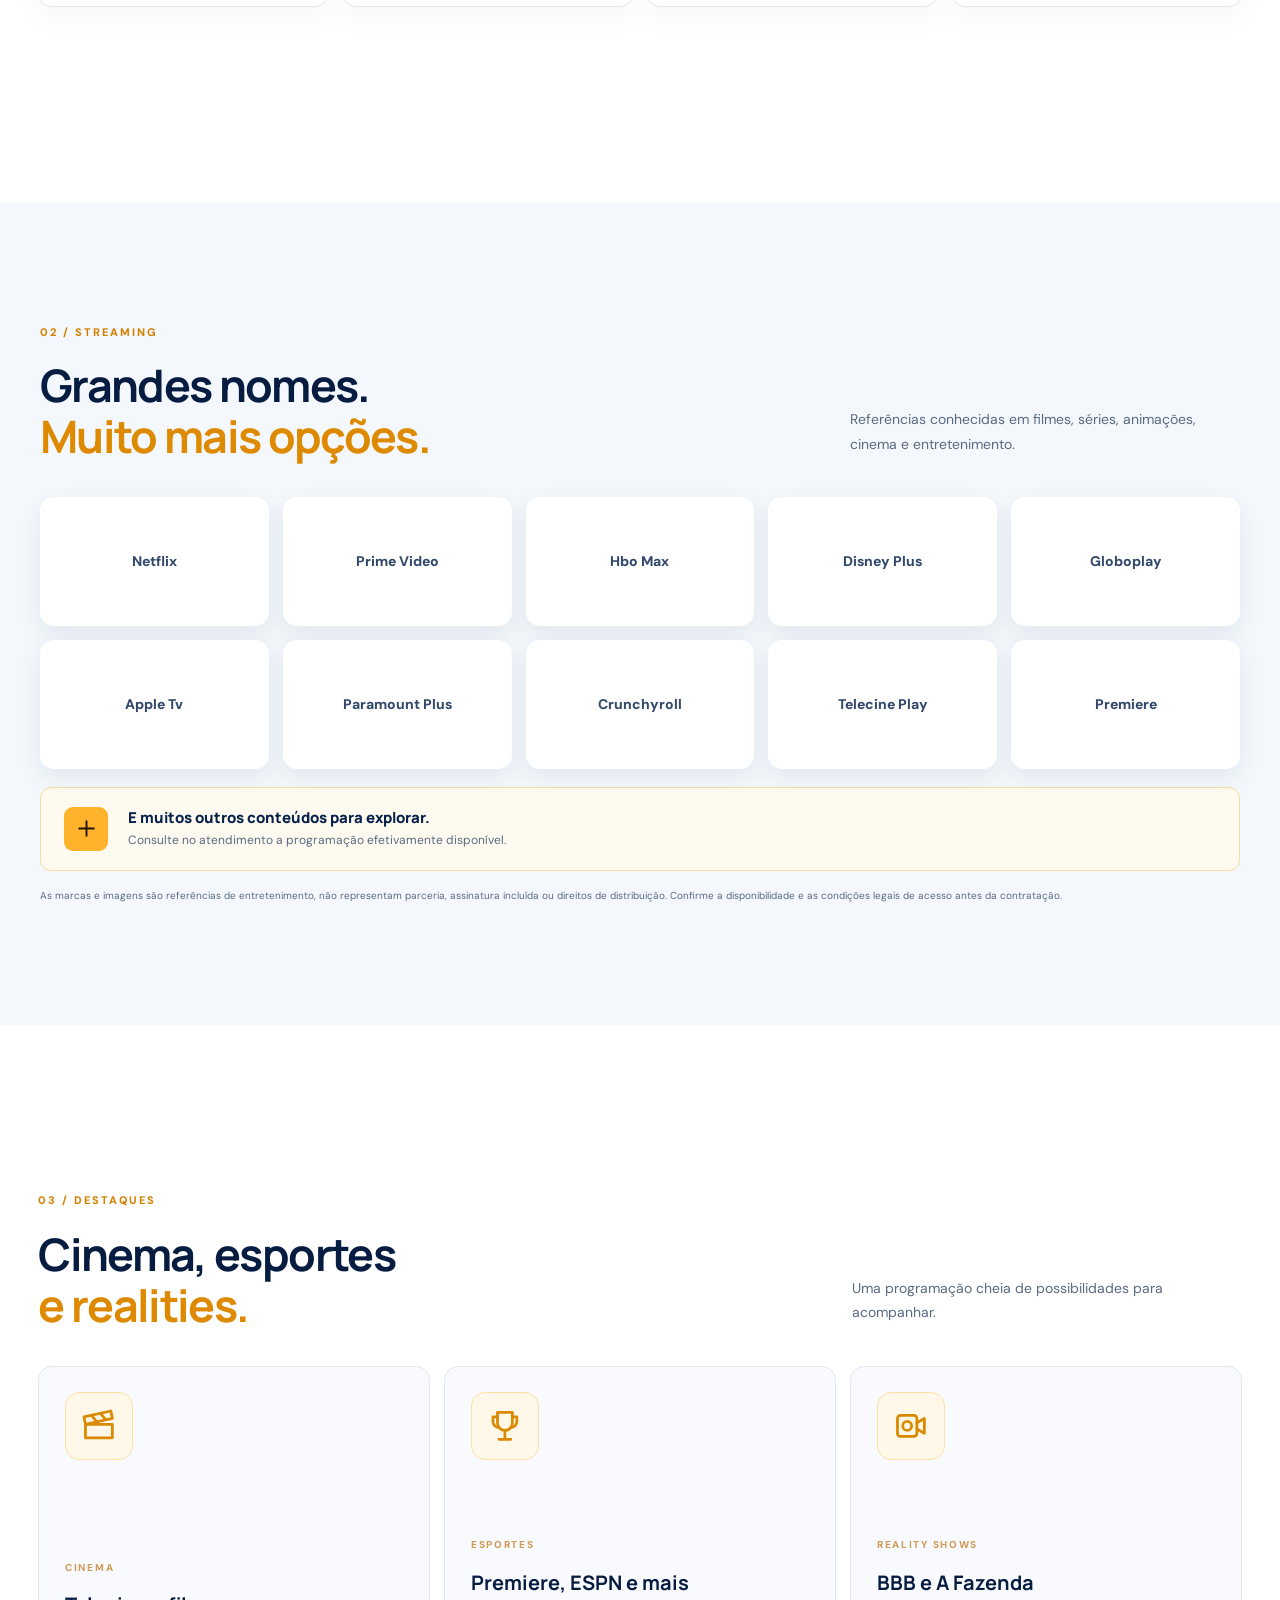
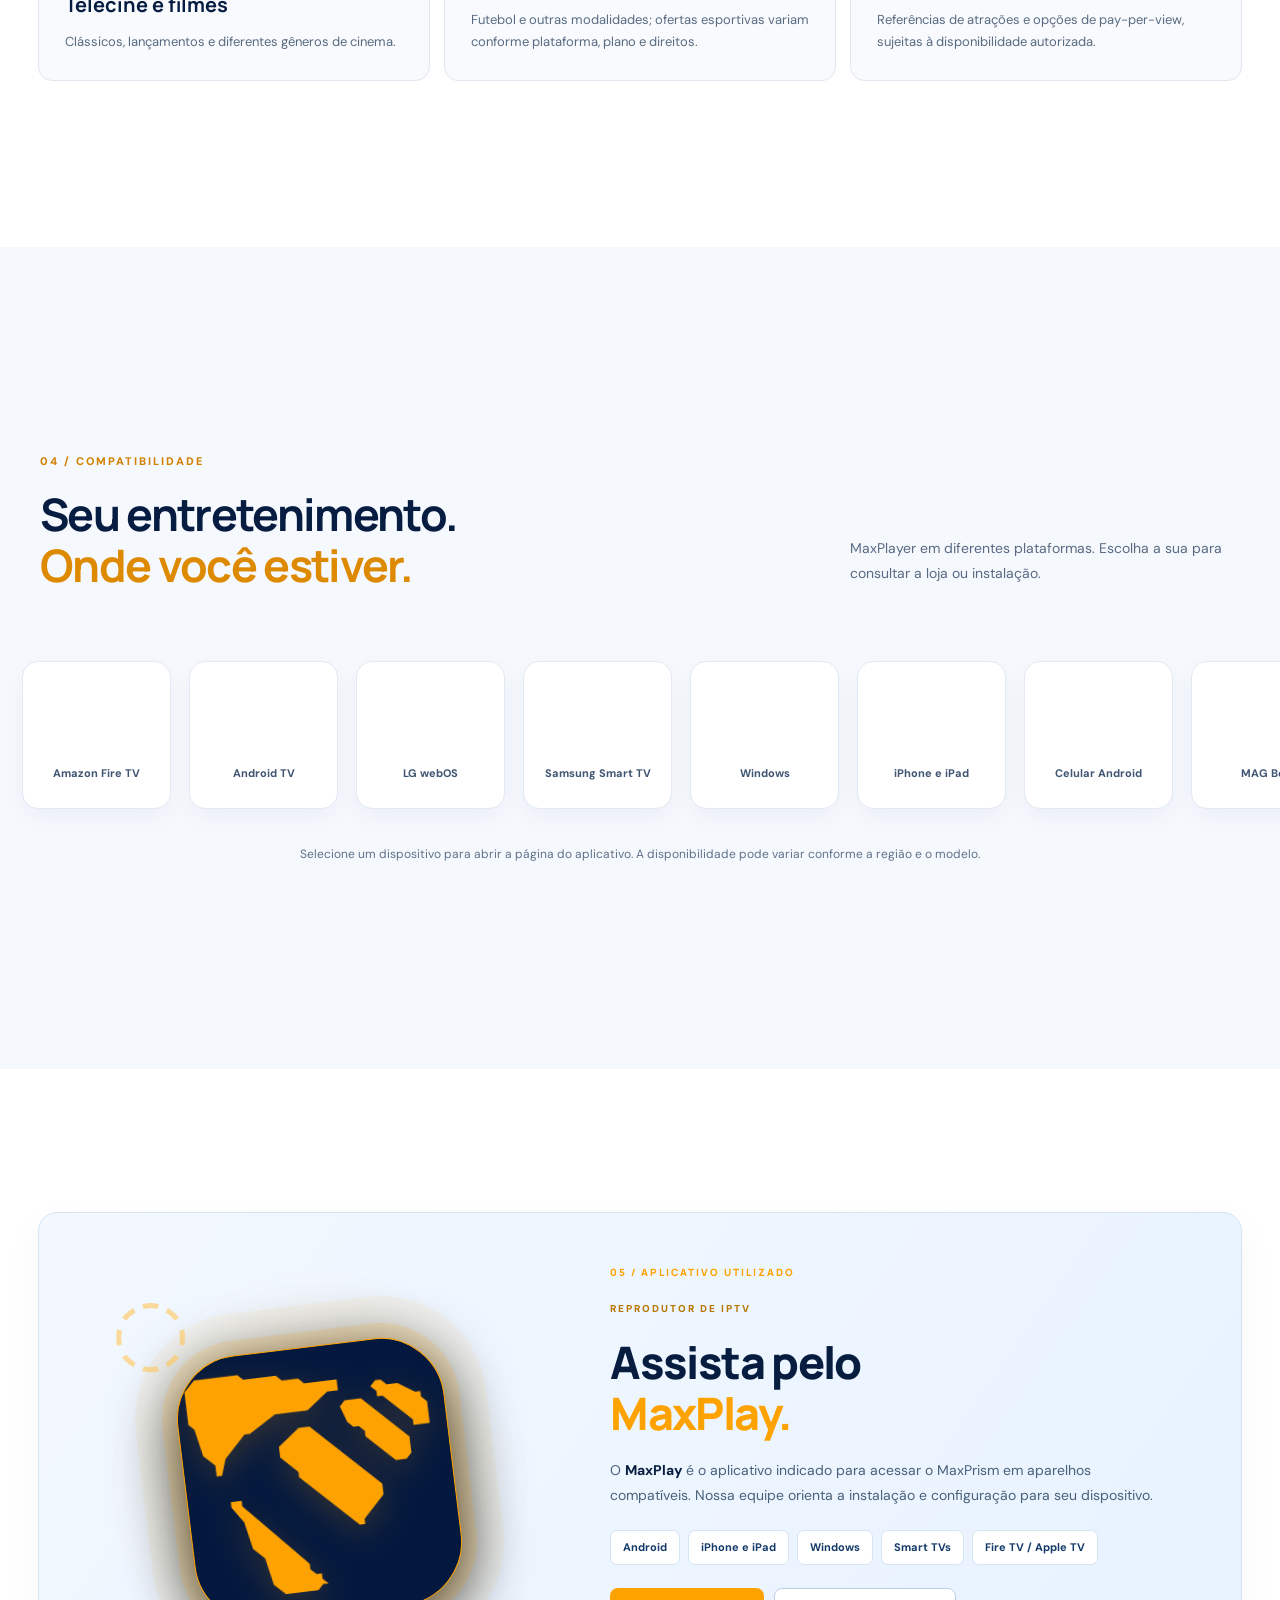
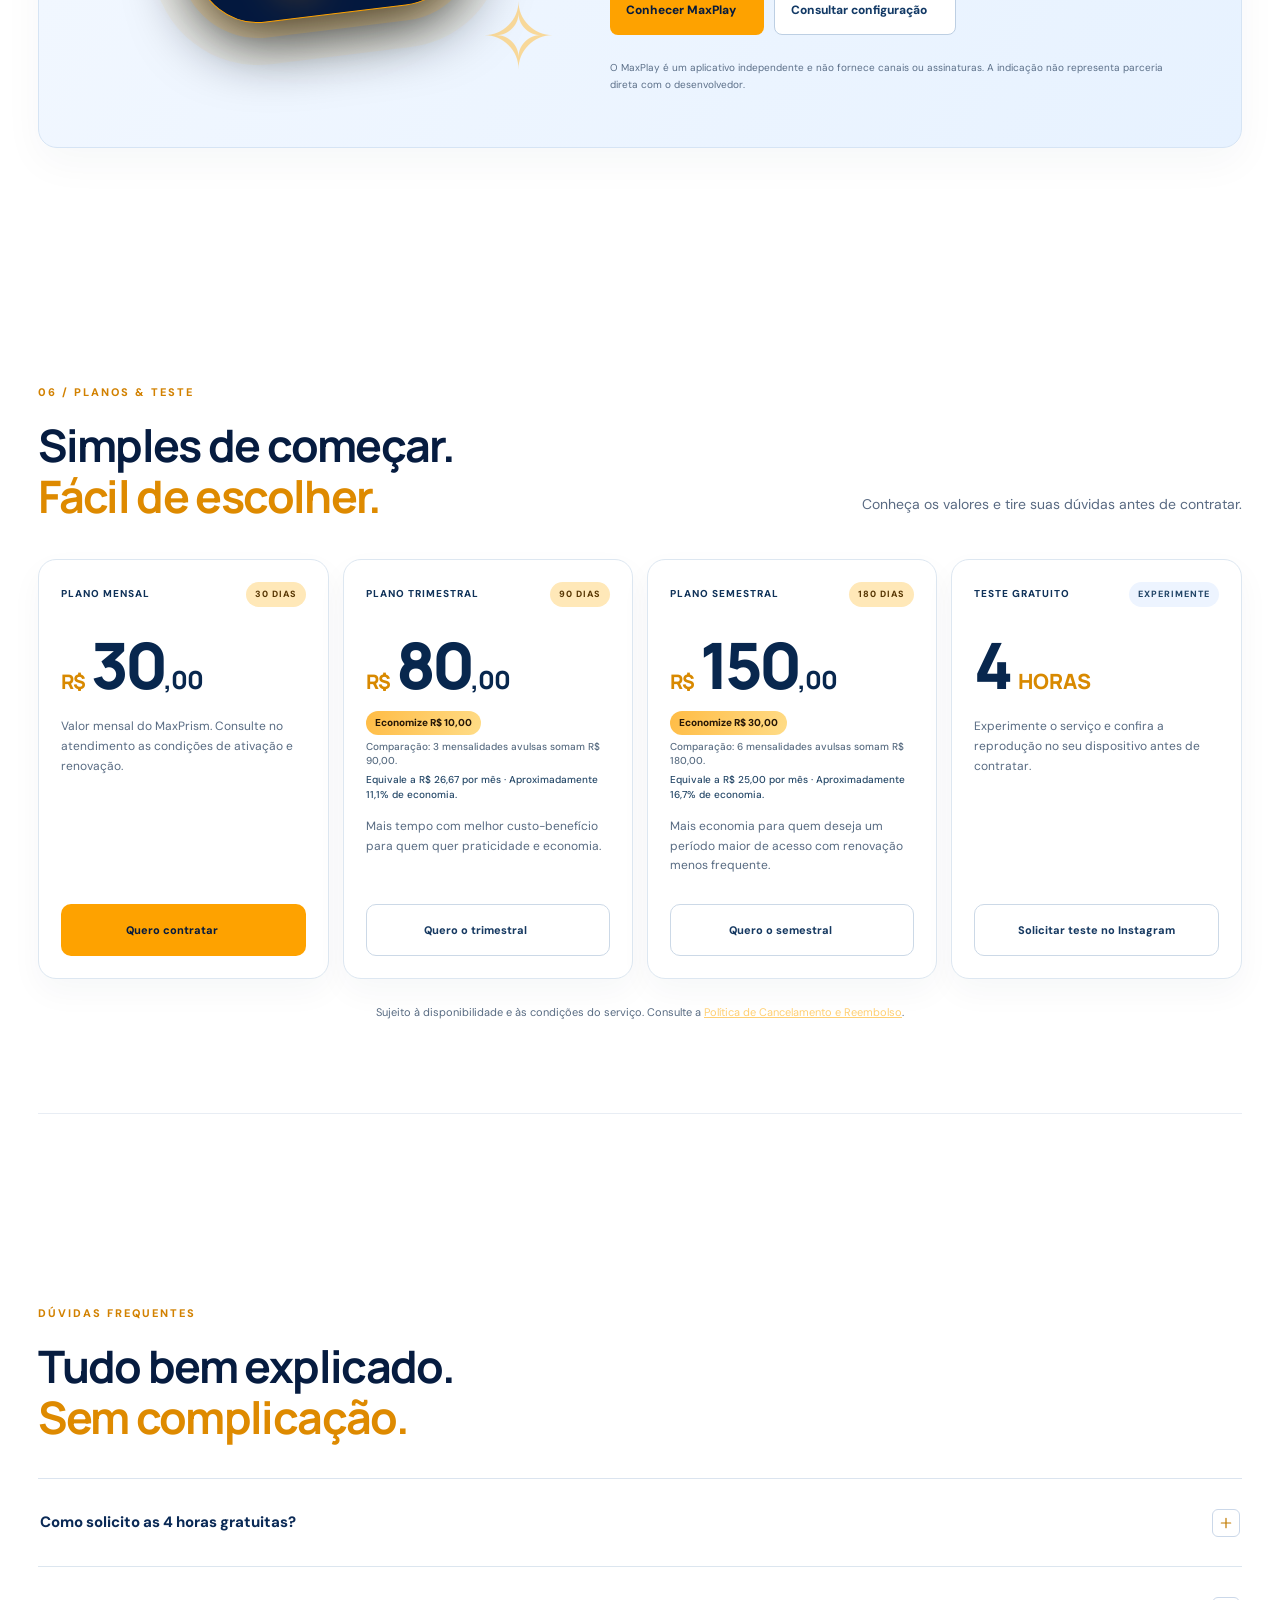
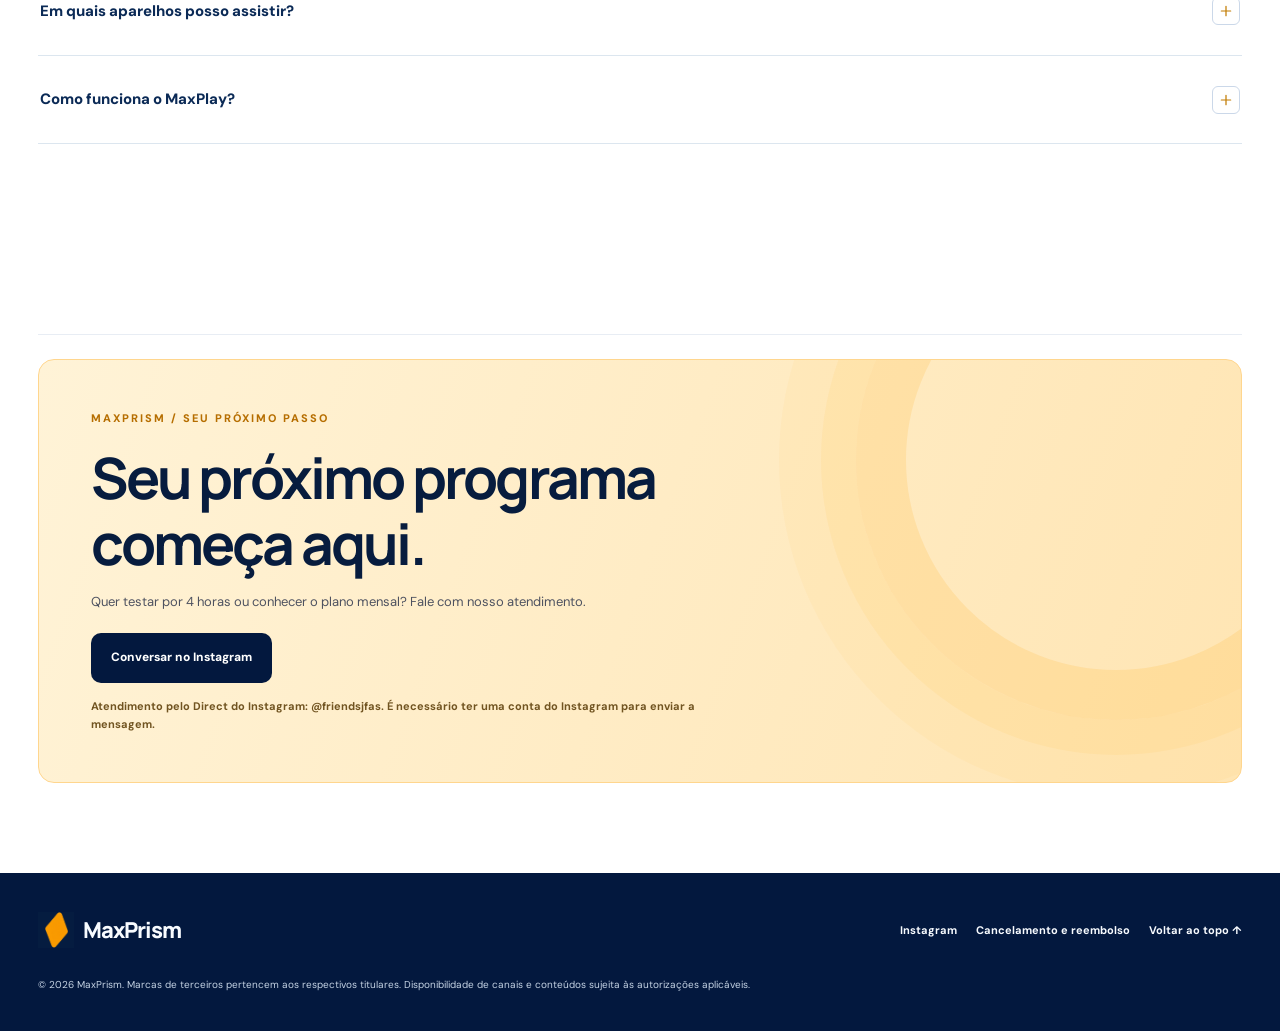
==== commit 59b72e3b: "Atualiza landing page MaxPrism v17 com nova identidade e navegação - Aplica logo MaxPrism e imagem d" ====
--- a/index.html
+++ b/index.html
@@ -3,33 +3,34 @@
 <html lang="pt-BR">
 <head>
 <meta charset="utf-8"/>
+<meta name="referrer" content="no-referrer"/>
 <meta content="width=device-width, initial-scale=1" name="viewport"/>
-<meta content="#100b08" name="theme-color"/>
-<meta content="PlumPlay — conheça as categorias de entretenimento, dispositivos, o MaxPlay, o plano mensal de R$ 30 e o teste gratuito de 4 horas." name="description"/>
-<meta content="website" property="og:type"/><meta content="PlumPlay — Seu entretenimento em cada tela" property="og:title"/><meta content="Conheça o PlumPlay, com TV ao vivo, programação internacional, categorias 24 horas e teste grátis de 4 horas." property="og:description"/><meta content="assets/plumplay-logo.webp" property="og:image"/>
-<title>PlumPlay — Seu entretenimento em cada tela</title>
-<link href="assets/favicon.png" rel="icon" type="image/png"/><link href="assets/styles.css" rel="stylesheet"/>
-<script defer="" src="assets/config.js"></script><script defer="" src="assets/app.js"></script>
+<meta content="#03183E" name="theme-color"/>
+<meta content="MaxPrism — conheça as categorias de entretenimento, dispositivos, o MaxPlay, o plano mensal de R$ 30 e o teste gratuito de 4 horas." name="description"/>
+<meta content="website" property="og:type"/><meta content="MaxPrism — Seu entretenimento em cada tela" property="og:title"/><meta content="Conheça o MaxPrism, com TV ao vivo, programação internacional, categorias 24 horas e teste grátis de 4 horas." property="og:description"/><meta content="assets/maxprism-logo.webp" property="og:image"/>
+<title>MaxPrism — Seu entretenimento em cada tela</title>
+<link href="assets/maxprism-logo.webp" rel="icon" type="image/webp"/><link href="assets/styles.css" rel="stylesheet" referrerpolicy="no-referrer"/>
+<script defer="" src="assets/app.js"></script>
 </head>
 <body>
-<div id="inicio" aria-hidden="true"></div>
+<div aria-hidden="true" id="inicio"></div>
 <a class="skip-link" href="#principal">Pular para o conteúdo</a>
 <header class="header"><div class="wrap header-inner">
-<a aria-label="PlumPlay, voltar ao início" class="site-brand" href="#inicio"><img alt="" height="38" src="assets/favicon.png" width="38"/><span>PlumPlay</span></a>
-<nav aria-label="Navegação principal" class="nav" id="main-nav"><a href="#conteudos">Conteúdos</a><a href="#streaming">Streaming</a><a href="#dispositivos">Dispositivos</a><a href="#max-player">MaxPlay</a><a href="#planos">Planos</a></nav>
-<a class="header-cta" href="#planos">Conhecer planos <span aria-hidden="true">↗</span></a>
+<a aria-label="MaxPrism, voltar ao início" class="site-brand" href="#inicio"><img alt="" height="38" src="assets/maxprism-logo.webp" width="38"/><span>MaxPrism</span></a>
+<nav aria-label="Navegação principal" class="nav" id="main-nav"><a href="#conteudos">Conteúdos</a><a href="#streaming">Streaming</a><a href="#dispositivos">Dispositivos</a><a href="#max-player">MaxPlayer</a></nav>
+<a class="header-cta" href="#planos">Conhecer planos <span aria-hidden="true"></span></a>
 <button aria-controls="main-nav" aria-expanded="false" aria-label="Abrir menu" class="menu-btn" type="button"><span></span><span></span><span></span></button>
 </div></header>
 <main id="principal">
-<section aria-labelledby="hero-title" class="hero wrap"><div class="hero-copy">
-<div class="overline"><span class="live-dot"></span> SEU UNIVERSO DE ENTRETENIMENTO</div>
+<section aria-labelledby="hero-title" class="hero hero-fullbleed" style="background-image:linear-gradient(100deg,rgba(3,24,62,.92) 0%,rgba(3,24,62,.64) 56%,rgba(3,24,62,.16) 100%),url('https://maxplayer.tv/images/hero/download-bg.webp'),linear-gradient(118deg,#03183e,#0d3778 74%,#133d72);"><div class="hero-copy">
+<div class="overline no-select"><span class="live-dot"></span> SEU UNIVERSO DE ENTRETENIMENTO</div>
 <h1 id="hero-title">Tudo o que você gosta.<br/><span class="gradient-text">Em cada tela.</span></h1>
-<p>TV ao vivo, programação internacional, canais temáticos 24 horas, filmes, séries e esportes. Conheça as possibilidades do <strong>PlumPlay</strong>.</p>
-<div class="hero-buttons"><a class="button primary" href="#planos">Conhecer o plano <span aria-hidden="true">↗</span></a><a class="button ghost" href="#teste">Teste gratuito de 4h <span aria-hidden="true">→</span></a></div>
-<div class="hero-points"><span>◉ TV ao vivo</span><span>✦ Canais 24h</span><span>◎ Várias telas</span></div></div>
-<div class="hero-art"><div aria-hidden="true" class="hero-halo"></div><img alt="Logo PlumPlay em dourado com símbolo de prisma" class="main-logo" height="570" src="assets/plumplay-logo.webp" width="570"/><div class="floating-label label-one">TV AO VIVO <span>↗</span></div><div class="floating-label label-two">ENTRETENIMENTO 24H</div></div>
+<p>TV ao vivo, programação internacional, canais temáticos 24 horas, filmes, séries e esportes. Conheça as possibilidades do <strong>MaxPrism</strong>.</p>
+<div class="hero-buttons"><a class="button primary" href="#planos">Conhecer o plano <span aria-hidden="true"></span></a><a class="button ghost" href="#teste">Teste gratuito de 4h <span aria-hidden="true"></span></a></div>
+<div class="hero-points no-select"><span>◉ TV ao vivo</span><span>✦ Canais 24h</span><span>◎ Várias telas</span></div></div>
+<div class="hero-art hero-devices-art"><img class="hero-devices-image" src="assets/maxprism-dispositivos.webp" alt="MaxPlayer exibido em televisores, notebooks, tablets e celulares" width="1248" height="933" loading="eager" fetchpriority="high" decoding="async" draggable="false"/></div>
 </section>
-<div class="ribbon"><div class="wrap ribbon-inner"><span>TV AO VIVO</span><i>✦</i><span>FILMES &amp; SÉRIES</span><i>✦</i><span>ESPORTES</span><i>✦</i><span>CANAIS INTERNACIONAIS</span></div></div>
+<div class="ribbon"><div class="wrap ribbon-inner no-select"><span>TV AO VIVO</span><i>✦</i><span>FILMES &amp; SÉRIES</span><i>✦</i><span>ESPORTES</span><i>✦</i><span>CANAIS INTERNACIONAIS</span></div></div>
 <section aria-labelledby="conteudos-title" class="section wrap" id="conteudos"><div class="section-heading"><div><p class="eyebrow">01 / PROGRAMAÇÃO</p><h2 id="conteudos-title">Entretenimento para<br/><em>todos os momentos.</em></h2></div><p class="section-aside">Do que está acontecendo agora às atrações que você gosta de rever.</p></div>
 <div class="content-grid">
 <article class="info-card"><div aria-hidden="true" class="card-icon"><svg aria-hidden="true" fill="none" focusable="false" stroke="currentColor" stroke-linecap="round" stroke-linejoin="round" stroke-width="1.85" viewbox="0 0 24 24" xmlns="http://www.w3.org/2000/svg"><rect height="13" rx="2" width="18" x="3" y="7"></rect><path d="m8 3 4 4 4-4"></path></svg></div><h3>Canais abertos e fechados</h3><p>Notícias, variedades, cultura, filmes, esportes e programação ao vivo.</p></article>
@@ -39,18 +40,18 @@
 </div></section>
 <section aria-labelledby="stream-title" class="section wrap" id="streaming"><div class="section-heading"><div><p class="eyebrow">02 / STREAMING</p><h2 id="stream-title">Grandes nomes.<br/><em>Muito mais opções.</em></h2></div><p class="section-aside">Referências conhecidas em filmes, séries, animações, cinema e entretenimento.</p></div>
 <div class="stream-grid">
-<article class="stream-card"><img alt="Logo de Netflix enviada pelo responsável pelo site" height="180" loading="lazy" src="assets/streaming/netflix.webp" width="320"/></article>
-<article class="stream-card"><img alt="Logo de Prime Video enviada pelo responsável pelo site" height="180" loading="lazy" src="assets/streaming/prime-video.webp" width="320"/></article>
-<article class="stream-card"><img alt="Logo de HBO Max enviada pelo responsável pelo site" height="180" loading="lazy" src="assets/streaming/hbo-max.webp" width="320"/></article>
-<article class="stream-card"><img alt="Logo de Disney+ enviada pelo responsável pelo site" height="180" loading="lazy" src="assets/streaming/disney-plus.webp" width="320"/></article>
-<article class="stream-card"><img alt="Logo de Globoplay enviada pelo responsável pelo site" height="180" loading="lazy" src="assets/streaming/globoplay.webp" width="320"/></article>
-<article class="stream-card"><img alt="Logo de Apple TV+ enviada pelo responsável pelo site" height="180" loading="lazy" src="assets/streaming/apple-tv.webp" width="320"/></article>
-<article class="stream-card"><img alt="Logo de Paramount+ enviada pelo responsável pelo site" height="180" loading="lazy" src="assets/streaming/paramount-plus.webp" width="320"/></article>
-<article class="stream-card"><img alt="Logo de Crunchyroll enviada pelo responsável pelo site" height="180" loading="lazy" src="assets/streaming/crunchyroll.webp" width="320"/></article>
-<article class="stream-card"><img alt="Logo de Telecine Play enviada pelo responsável pelo site" height="180" loading="lazy" src="assets/streaming/telecine-play.webp" width="320"/></article>
-<article class="stream-card"><img alt="Logo de Premiere enviada pelo responsável pelo site" height="180" loading="lazy" src="assets/streaming/premiere.webp" width="320"/></article>
+<article class="stream-card"><img alt="Logo original de Netflix" data-original="SimsReaper/PP:assets/streaming/netflix.webp" decoding="async" height="180" loading="lazy" onerror="this.onerror=null;this.style.display='none';this.parentElement.classList.add('original-unavailable')" referrerpolicy="no-referrer" src="https://raw.githubusercontent.com/SimsReaper/PP/main/assets/streaming/netflix.webp" width="320"/><span class="stream-name-fallback">Netflix</span></article>
+<article class="stream-card"><img alt="Logo original de Prime Video" data-original="SimsReaper/PP:assets/streaming/prime-video.webp" decoding="async" height="180" loading="lazy" onerror="this.onerror=null;this.style.display='none';this.parentElement.classList.add('original-unavailable')" referrerpolicy="no-referrer" src="https://raw.githubusercontent.com/SimsReaper/PP/main/assets/streaming/prime-video.webp" width="320"/><span class="stream-name-fallback">Prime Video</span></article>
+<article class="stream-card"><img alt="Logo original de Hbo Max" data-original="SimsReaper/PP:assets/streaming/hbo-max.webp" decoding="async" height="180" loading="lazy" onerror="this.onerror=null;this.style.display='none';this.parentElement.classList.add('original-unavailable')" referrerpolicy="no-referrer" src="https://raw.githubusercontent.com/SimsReaper/PP/main/assets/streaming/hbo-max.webp" width="320"/><span class="stream-name-fallback">Hbo Max</span></article>
+<article class="stream-card"><img alt="Logo original de Disney Plus" data-original="SimsReaper/PP:assets/streaming/disney-plus.webp" decoding="async" height="180" loading="lazy" onerror="this.onerror=null;this.style.display='none';this.parentElement.classList.add('original-unavailable')" referrerpolicy="no-referrer" src="https://raw.githubusercontent.com/SimsReaper/PP/main/assets/streaming/disney-plus.webp" width="320"/><span class="stream-name-fallback">Disney Plus</span></article>
+<article class="stream-card"><img alt="Logo original de Globoplay" data-original="SimsReaper/PP:assets/streaming/globoplay.webp" decoding="async" height="180" loading="lazy" onerror="this.onerror=null;this.style.display='none';this.parentElement.classList.add('original-unavailable')" referrerpolicy="no-referrer" src="https://raw.githubusercontent.com/SimsReaper/PP/main/assets/streaming/globoplay.webp" width="320"/><span class="stream-name-fallback">Globoplay</span></article>
+<article class="stream-card"><img alt="Logo original de Apple Tv" data-original="SimsReaper/PP:assets/streaming/apple-tv.webp" decoding="async" height="180" loading="lazy" onerror="this.onerror=null;this.style.display='none';this.parentElement.classList.add('original-unavailable')" referrerpolicy="no-referrer" src="https://raw.githubusercontent.com/SimsReaper/PP/main/assets/streaming/apple-tv.webp" width="320"/><span class="stream-name-fallback">Apple Tv</span></article>
+<article class="stream-card"><img alt="Logo original de Paramount Plus" data-original="SimsReaper/PP:assets/streaming/paramount-plus.webp" decoding="async" height="180" loading="lazy" onerror="this.onerror=null;this.style.display='none';this.parentElement.classList.add('original-unavailable')" referrerpolicy="no-referrer" src="https://raw.githubusercontent.com/SimsReaper/PP/main/assets/streaming/paramount-plus.webp" width="320"/><span class="stream-name-fallback">Paramount Plus</span></article>
+<article class="stream-card"><img alt="Logo original de Crunchyroll" data-original="SimsReaper/PP:assets/streaming/crunchyroll.webp" decoding="async" height="180" loading="lazy" onerror="this.onerror=null;this.style.display='none';this.parentElement.classList.add('original-unavailable')" referrerpolicy="no-referrer" src="https://raw.githubusercontent.com/SimsReaper/PP/main/assets/streaming/crunchyroll.webp" width="320"/><span class="stream-name-fallback">Crunchyroll</span></article>
+<article class="stream-card"><img alt="Logo original de Telecine Play" data-original="SimsReaper/PP:assets/streaming/telecine-play.webp" decoding="async" height="180" loading="lazy" onerror="this.onerror=null;this.style.display='none';this.parentElement.classList.add('original-unavailable')" referrerpolicy="no-referrer" src="https://raw.githubusercontent.com/SimsReaper/PP/main/assets/streaming/telecine-play.webp" width="320"/><span class="stream-name-fallback">Telecine Play</span></article>
+<article class="stream-card"><img alt="Logo original de Premiere" data-original="SimsReaper/PP:assets/streaming/premiere.webp" decoding="async" height="180" loading="lazy" onerror="this.onerror=null;this.style.display='none';this.parentElement.classList.add('original-unavailable')" referrerpolicy="no-referrer" src="https://raw.githubusercontent.com/SimsReaper/PP/main/assets/streaming/premiere.webp" width="320"/><span class="stream-name-fallback">Premiere</span></article>
 </div>
-<div class="stream-more"><span aria-hidden="true" class="plus"><svg aria-hidden="true" fill="none" focusable="false" stroke="currentColor" stroke-linecap="round" stroke-linejoin="round" stroke-width="1.85" viewbox="0 0 24 24" xmlns="http://www.w3.org/2000/svg"><path d="M12 5v14M5 12h14"></path></svg></span><div><strong>E muitos outros conteúdos para explorar.</strong><p>Consulte no atendimento a programação efetivamente disponível.</p></div></div>
+<div class="stream-more"><span aria-hidden="true" class="plus"><svg aria-hidden="true" fill="none" focusable="false" stroke="currentColor" stroke-linecap="round" stroke-linejoin="round" stroke-width="1.85" viewbox="0 0 24 24" xmlns="http://www.w3.org/2000/svg"><path d="M12 5v14M5 12h14"></path></svg></span><div class="stream-more-copy"><strong>E muitos outros conteúdos para explorar.</strong><p>Consulte no atendimento a programação efetivamente disponível.</p></div></div>
 <p class="fineprint">As marcas e imagens são referências de entretenimento, não representam parceria, assinatura incluída ou direitos de distribuição. Confirme a disponibilidade e as condições legais de acesso antes da contratação.</p>
 </section>
 <section aria-labelledby="special-title" class="section wrap special-section"><div class="section-heading"><div><p class="eyebrow">03 / DESTAQUES</p><h2 id="special-title">Cinema, esportes<br/><em>e realities.</em></h2></div><p class="section-aside">Uma programação cheia de possibilidades para acompanhar.</p></div><div class="special-grid">
@@ -58,29 +59,34 @@
 <article class="special-card"><span aria-hidden="true" class="special-symbol"><svg aria-hidden="true" fill="none" focusable="false" stroke="currentColor" stroke-linecap="round" stroke-linejoin="round" stroke-width="1.85" viewbox="0 0 24 24" xmlns="http://www.w3.org/2000/svg"><path d="M7 3h10v7a5 5 0 0 1-10 0V3Z"></path><path d="M7 6H4v3a4 4 0 0 0 4 4M17 6h3v3a4 4 0 0 1-4 4M12 15v5M8 21h8"></path></svg></span><div><span class="kicker">ESPORTES</span><h3>Premiere, ESPN e mais</h3><p>Futebol e outras modalidades; ofertas esportivas variam conforme plataforma, plano e direitos.</p></div></article>
 <article class="special-card"><span aria-hidden="true" class="special-symbol"><svg aria-hidden="true" fill="none" focusable="false" stroke="currentColor" stroke-linecap="round" stroke-linejoin="round" stroke-width="1.85" viewbox="0 0 24 24" xmlns="http://www.w3.org/2000/svg"><rect height="14" rx="2" width="13" x="3" y="5"></rect><path d="m16 10 5-3v10l-5-3"></path><circle cx="9.5" cy="12" r="3"></circle></svg></span><div><span class="kicker">REALITY SHOWS</span><h3>BBB e A Fazenda</h3><p>Referências de atrações e opções de pay-per-view, sujeitas à disponibilidade autorizada.</p></div></article>
 </div></section>
-<section aria-labelledby="devices-title" class="section wrap" id="dispositivos"><div class="section-heading"><div><p class="eyebrow">04 / COMPATIBILIDADE</p><h2 id="devices-title">Seu entretenimento.<br/><em>Onde você estiver.</em></h2></div><p class="section-aside">A instalação e os recursos disponíveis variam conforme o aparelho e aplicativo.</p></div>
-<div class="device-grid"><div class="device"><span aria-hidden="true"><svg aria-hidden="true" viewbox="0 0 24 24"><rect fill="none" height="18.4" rx="2.4" stroke="currentColor" stroke-width="1.8" width="10" x="7" y="2.8"></rect><circle cx="12" cy="17.8" fill="currentColor" r=".9"></circle></svg></span><strong>Android</strong><small>Celulares</small></div><div class="device"><span aria-hidden="true"><svg aria-hidden="true" viewbox="0 0 24 24"><rect fill="none" height="18.4" rx="2.7" stroke="currentColor" stroke-width="1.8" width="9.4" x="7.3" y="2.8"></rect><circle cx="12" cy="17.8" fill="currentColor" r=".9"></circle></svg></span><strong>iPhone</strong><small>iOS</small></div><div class="device"><span aria-hidden="true"><svg aria-hidden="true" viewbox="0 0 24 24"><rect fill="none" height="17" rx="1.8" stroke="currentColor" stroke-width="1.8" width="15.6" x="4.2" y="3.5"></rect><circle cx="12" cy="17.4" fill="currentColor" r=".85"></circle></svg></span><strong>iPad</strong><small>iPadOS</small></div><div class="device"><span aria-hidden="true"><svg aria-hidden="true" viewbox="0 0 24 24"><rect fill="none" height="11.3" rx="1.4" stroke="currentColor" stroke-width="1.8" width="17.6" x="3.2" y="5"></rect><path d="M8 20h8M10.2 16.5l-1.2 3M13.8 16.5l1.2 3" fill="none" stroke="currentColor" stroke-linecap="round" stroke-width="1.8"></path></svg></span><strong>Computadores</strong><small>Notebook e desktop</small></div><div class="device"><span aria-hidden="true"><svg aria-hidden="true" viewbox="0 0 24 24"><rect fill="none" height="11" rx="1.5" stroke="currentColor" stroke-width="1.8" width="18" x="3" y="5"></rect><path d="M8 20h8M10 16v4M14 16v4" fill="none" stroke="currentColor" stroke-linecap="round" stroke-width="1.8"></path></svg></span><strong>Smart TVs</strong><small>Modelos compatíveis</small></div></div>
+<section aria-labelledby="devices-title" class="section platforms-section" id="dispositivos">
+<div class="section-heading wrap">
+<div><p class="eyebrow">04 / COMPATIBILIDADE</p><h2 id="devices-title">Seu entretenimento.<br/><em>Onde você estiver.</em></h2></div>
+<p class="section-aside">MaxPlayer em diferentes plataformas. Escolha a sua para consultar a loja ou instalação.</p>
+</div>
+<div aria-label="Plataformas compatíveis com MaxPlayer, links para lojas e instruções" aria-roledescription="carrossel" class="platforms-carousel" role="region"><div class="platforms-sequence"><a aria-label="Abrir MaxPlayer para Amazon Fire TV" class="platform-logo-item" data-platform="amazon-fire-tv" href="https://www.amazon.com/dp/B09KG5K6GV" rel="noopener noreferrer" target="_blank" title="Amazon Fire TV"><span class="platform-logo-visual"><img alt="Logo de Amazon Fire TV conforme MaxPlayer" data-original="maxplayer.tv/images/platforms/icon-amazon-firetv.webp" decoding="async" draggable="false" height="176" loading="lazy" onerror="this.onerror=null;this.style.display='none';this.parentElement.classList.add('original-unavailable')" referrerpolicy="no-referrer" src="https://maxplayer.tv/images/platforms/icon-amazon-firetv.webp" width="440"/></span><span class="platform-caption">Amazon Fire TV</span></a><a aria-label="Abrir MaxPlayer para Android TV" class="platform-logo-item" data-platform="android-tv" href="https://play.google.com/store/apps/details?id=tv.maxplayer.android" rel="noopener noreferrer" target="_blank" title="Android TV"><span class="platform-logo-visual"><img alt="Logo de Android TV conforme MaxPlayer" data-original="maxplayer.tv/images/platforms/icon-android-tv.webp" decoding="async" draggable="false" height="176" loading="lazy" onerror="this.onerror=null;this.style.display='none';this.parentElement.classList.add('original-unavailable')" referrerpolicy="no-referrer" src="https://maxplayer.tv/images/platforms/icon-android-tv.webp" width="440"/></span><span class="platform-caption">Android TV</span></a><a aria-label="Abrir MaxPlayer para LG webOS" class="platform-logo-item" data-platform="lg-webos" href="https://us.lgappstv.com/main/tvapp/detail?appId=1065783" rel="noopener noreferrer" target="_blank" title="LG webOS"><span class="platform-logo-visual"><img alt="Logo de LG webOS conforme MaxPlayer" data-original="maxplayer.tv/images/platforms/icon-lg-webos.webp" decoding="async" draggable="false" height="176" loading="lazy" onerror="this.onerror=null;this.style.display='none';this.parentElement.classList.add('original-unavailable')" referrerpolicy="no-referrer" src="https://maxplayer.tv/images/platforms/icon-lg-webos.webp" width="440"/></span><span class="platform-caption">LG webOS</span></a><a aria-label="Abrir MaxPlayer para Samsung Smart TV" class="platform-logo-item" data-platform="samsung-smart-tv" href="https://www.samsung.com/us/appstore/app/G21186017345/" rel="noopener noreferrer" target="_blank" title="Samsung Smart TV"><span class="platform-logo-visual"><img alt="Logo de Samsung Smart TV conforme MaxPlayer" data-original="maxplayer.tv/images/platforms/icon-samsung-tizen.webp" decoding="async" draggable="false" height="176" loading="lazy" onerror="this.onerror=null;this.style.display='none';this.parentElement.classList.add('original-unavailable')" referrerpolicy="no-referrer" src="https://maxplayer.tv/images/platforms/icon-samsung-tizen.webp" width="440"/></span><span class="platform-caption">Samsung Smart TV</span></a><a aria-label="Abrir MaxPlayer para Windows" class="platform-logo-item" data-platform="windows" href="https://apps.microsoft.com/detail/9NJP3PH1HXL6" rel="noopener noreferrer" target="_blank" title="Windows"><span class="platform-logo-visual"><img alt="Logo de Windows conforme MaxPlayer" data-original="maxplayer.tv/images/platforms/icon-windows.webp" decoding="async" draggable="false" height="176" loading="lazy" onerror="this.onerror=null;this.style.display='none';this.parentElement.classList.add('original-unavailable')" referrerpolicy="no-referrer" src="https://maxplayer.tv/images/platforms/icon-windows.webp" width="440"/></span><span class="platform-caption">Windows</span></a><a aria-label="Abrir MaxPlayer para iPhone e iPad" class="platform-logo-item" data-platform="iphone-e-ipad" href="https://apps.apple.com/us/app/maxplayer-iptv-m3u-player/id1660982028" rel="noopener noreferrer" target="_blank" title="iPhone e iPad"><span class="platform-logo-visual"><img alt="Logo de iPhone e iPad conforme MaxPlayer" data-original="maxplayer.tv/images/platforms/icon-ios.webp" decoding="async" draggable="false" height="176" loading="lazy" onerror="this.onerror=null;this.style.display='none';this.parentElement.classList.add('original-unavailable')" referrerpolicy="no-referrer" src="https://maxplayer.tv/images/platforms/icon-ios.webp" width="440"/></span><span class="platform-caption">iPhone e iPad</span></a><a aria-label="Abrir MaxPlayer para Celular Android" class="platform-logo-item" data-platform="celular-android" href="https://play.google.com/store/apps/details?id=tv.maxplayer.android" rel="noopener noreferrer" target="_blank" title="Celular Android"><span class="platform-logo-visual"><img alt="Logo de Celular Android conforme MaxPlayer" data-original="maxplayer.tv/images/store/googleplay-dark.webp" decoding="async" draggable="false" height="176" loading="lazy" onerror="this.onerror=null;this.style.display='none';this.parentElement.classList.add('original-unavailable')" referrerpolicy="no-referrer" src="https://maxplayer.tv/images/store/googleplay-dark.webp" width="440"/></span><span class="platform-caption">Celular Android</span></a><a aria-label="Abrir MaxPlayer para MAG Box" class="platform-logo-item" data-platform="mag-box" href="https://maxplayer.tv/pt/platforms/mag-box" rel="noopener noreferrer" target="_blank" title="MAG Box" referrerpolicy="no-referrer"><span class="platform-logo-visual"><img alt="Logo de MAG Box conforme MaxPlayer" data-original="maxplayer.tv/images/platforms/icon-mag-box.webp" decoding="async" draggable="false" height="176" loading="lazy" onerror="this.onerror=null;this.style.display='none';this.parentElement.classList.add('original-unavailable')" referrerpolicy="no-referrer" src="https://maxplayer.tv/images/platforms/icon-mag-box.webp" width="440"/></span><span class="platform-caption">MAG Box</span></a><a aria-label="Abrir MaxPlayer para Apple TV" class="platform-logo-item" data-platform="apple-tv" href="https://apps.apple.com/us/app/maxplayer-iptv-m3u-player/id1660982028?platform=tv" rel="noopener noreferrer" target="_blank" title="Apple TV"><span class="platform-logo-visual"><img alt="Logo de Apple TV conforme MaxPlayer" data-original="maxplayer.tv/images/platforms/icon-apple-tv.svg" decoding="async" draggable="false" height="176" loading="lazy" onerror="this.onerror=null;this.style.display='none';this.parentElement.classList.add('original-unavailable')" referrerpolicy="no-referrer" src="https://maxplayer.tv/images/platforms/icon-apple-tv.svg" width="440"/></span><span class="platform-caption">Apple TV</span></a><a aria-label="Abrir MaxPlayer para Roku" class="platform-logo-item" data-platform="roku" href="https://channelstore.roku.com/details/bf240f3b1f40d554fde7a2a046b9c876:f69e60cc1a03872b0744c19ec91e0f71/maxplayer" rel="noopener noreferrer" target="_blank" title="Roku"><span class="platform-logo-visual"><img alt="Logo de Roku conforme MaxPlayer" data-original="maxplayer.tv/images/platforms/icon-roku.webp" decoding="async" draggable="false" height="176" loading="lazy" onerror="this.onerror=null;this.style.display='none';this.parentElement.classList.add('original-unavailable')" referrerpolicy="no-referrer" src="https://maxplayer.tv/images/platforms/icon-roku.webp" width="440"/></span><span class="platform-caption">Roku</span></a></div></div>
+<p class="platforms-hint wrap">Selecione um dispositivo para abrir a página do aplicativo. A disponibilidade pode variar conforme a região e o modelo.</p>
 </section>
 <section aria-labelledby="max-title" class="section wrap maxplayer-section" id="max-player">
 <div class="maxplayer-wrapper">
 <div aria-hidden="true" class="maxplayer-art"><div class="maxplayer-glow"></div><div class="maxplayer-mark"><img alt="" class="maxplayer-icon maxplayer-icon-local" height="320" loading="eager" src="assets/maxplay-icon-fallback.svg" width="320"/><img alt="" class="maxplayer-icon maxplayer-icon-remote" height="320" loading="lazy" onerror="this.remove()" onload="this.parentElement.classList.add('remote-loaded')" src="https://play-lh.googleusercontent.com/bkHfLqSgTdWr0-UITDkSwYkg6SeWZcdqziNVMTilkVyfy1GxQSPLStMT3M48cfxYMfbLTzmJ2tn5Zbrto_fn=s1600" width="320"/></div><span class="maxplayer-decoration deco-one">◌</span><span class="maxplayer-decoration deco-two">✧</span></div>
 <div class="maxplayer-copy">
-<p class="kicker">04 / APLICATIVO UTILIZADO</p>
+<p class="kicker">05 / APLICATIVO UTILIZADO</p>
 <span class="maxplayer-label">REPRODUTOR DE IPTV</span>
 <h2 id="max-title">Assista pelo<br/><em>MaxPlay.</em></h2>
-<p>O <strong>MaxPlay</strong> é o aplicativo indicado para acessar o PlumPlay em aparelhos compatíveis. Nossa equipe orienta a instalação e configuração para seu dispositivo.</p>
+<p>O <strong>MaxPlay</strong> é o aplicativo indicado para acessar o MaxPrism em aparelhos compatíveis. Nossa equipe orienta a instalação e configuração para seu dispositivo.</p>
 <div class="maxplayer-capabilities"><span>Android</span><span>iPhone e iPad</span><span>Windows</span><span>Smart TVs</span><span>Fire TV / Apple TV</span></div>
-<div class="maxplayer-actions"><a class="btn btn-primary" href="https://maxplayer.tv/pt" rel="noopener noreferrer" target="_blank">Conhecer MaxPlay <span aria-hidden="true">↗</span></a><a class="btn btn-plain contact-link" data-message="Olá! Gostaria de ajuda para configurar o MaxPlay no meu dispositivo." href="#contato">Consultar configuração <span aria-hidden="true">→</span></a></div>
+<div class="maxplayer-actions"><a class="btn btn-primary" href="https://maxplayer.tv/pt" rel="noopener noreferrer" target="_blank" referrerpolicy="no-referrer">Conhecer MaxPlay <span aria-hidden="true"></span></a><a class="btn btn-plain contact-link" href="https://ig.me/m/friendsjfas" rel="noopener noreferrer" target="_blank">Consultar configuração <span aria-hidden="true"></span></a></div>
 <p class="maxplayer-notice">O MaxPlay é um aplicativo independente e não fornece canais ou assinaturas. A indicação não representa parceria direta com o desenvolvedor.</p>
 </div>
 </div>
 </section>
 <section aria-labelledby="pricing-title" class="section wrap pricing-section" id="planos"><div class="section-heading"><div><p class="eyebrow">06 / PLANOS &amp; TESTE</p><h2 id="pricing-title">Simples de começar.<br/><em>Fácil de escolher.</em></h2></div><p class="section-aside">Conheça os valores e tire suas dúvidas antes de contratar.</p></div><div class="price-layout">
-<article class="price-card main-price"><div class="price-top"><span>PLANO MENSAL</span><span class="price-pill">30 DIAS</span></div><div class="price-value"><span>R$</span>30<small>,00</small></div><p>Valor mensal do PlumPlay. Consulte no atendimento as condições de ativação e renovação.</p><a class="button primary contact-link" data-message="Olá! Quero contratar o plano mensal do PlumPlay por R$ 30,00." href="#contato">Quero contratar <span aria-hidden="true">↗</span></a></article>
-<article class="price-card quarter-price"><div class="price-top"><span>PLANO TRIMESTRAL</span><span class="price-pill">90 DIAS</span></div><div class="price-value"><span>R$</span>85<small>,00</small></div><div aria-label="Economia de R$ 5 em relação a 3 meses do plano mensal" class="price-savings"><span class="price-comparison">De R$ 90,00</span><strong class="saving-badge">Economize R$ 5,00</strong></div><p>Mais tempo com melhor custo-benefício para quem quer praticidade e economia.</p><a class="button outline contact-link" data-message="Olá! Quero contratar o plano trimestral do PlumPlay por R$ 85,00." href="#contato">Quero o trimestral <span aria-hidden="true">↗</span></a></article><article class="price-card half-price"><div class="price-top"><span>PLANO SEMESTRAL</span><span class="price-pill">180 DIAS</span></div><div class="price-value"><span>R$</span>160<small>,00</small></div><div aria-label="Economia de R$ 20 em relação a 6 meses do plano mensal" class="price-savings"><span class="price-comparison">De R$ 180,00</span><strong class="saving-badge">Economize R$ 20,00</strong></div><p>Mais economia para quem deseja um período maior de acesso com renovação menos frequente.</p><a class="button outline contact-link" data-message="Olá! Quero contratar o plano semestral do PlumPlay por R$ 160,00." href="#contato">Quero o semestral <span aria-hidden="true">↗</span></a></article><article class="price-card trial-price" id="teste"><div class="price-top"><span>TESTE GRATUITO</span><span class="price-pill outlined">EXPERIMENTE</span></div><div class="price-value">4 <span class="hours">HORAS</span></div><p>Experimente o serviço e confira a reprodução no seu dispositivo antes de contratar.</p><a class="button outline contact-link" data-message="Olá! Gostaria de solicitar o teste gratuito de 4 horas do PlumPlay." href="#contato">Solicitar teste pelo WhatsApp <span aria-hidden="true">↗</span></a></article>
+<article class="price-card main-price"><div class="price-top"><span>PLANO MENSAL</span><span class="price-pill">30 DIAS</span></div><div class="price-value"><span>R$</span>30<small>,00</small></div><p>Valor mensal do MaxPrism. Consulte no atendimento as condições de ativação e renovação.</p><a class="button primary contact-link" data-plan-message="mensal" href="https://ig.me/m/friendsjfas" rel="noopener noreferrer" target="_blank">Quero contratar <span aria-hidden="true"></span></a></article>
+<article class="price-card quarter-price"><div class="price-top"><span>PLANO TRIMESTRAL</span><span class="price-pill">90 DIAS</span></div><div class="price-value"><span>R$</span>80<small>,00</small></div><div class="price-savings" aria-label="Economize R$ 10,00, equivalente a aproximadamente 11,1% de desconto sobre três mensalidades avulsas"><strong class="saving-badge">Economize R$ 10,00</strong><span class="price-savings-reference">Comparação: 3 mensalidades avulsas somam R$ 90,00.</span><span class="price-savings-detail">Equivale a R$ 26,67 por mês · Aproximadamente 11,1% de economia.</span></div><p>Mais tempo com melhor custo-benefício para quem quer praticidade e economia.</p><a class="button outline contact-link" data-plan-message="trimestral" href="https://ig.me/m/friendsjfas" rel="noopener noreferrer" target="_blank">Quero o trimestral <span aria-hidden="true"></span></a></article><article class="price-card half-price"><div class="price-top"><span>PLANO SEMESTRAL</span><span class="price-pill">180 DIAS</span></div><div class="price-value"><span>R$</span>150<small>,00</small></div><div class="price-savings" aria-label="Economize R$ 30,00, equivalente a aproximadamente 16,7% de desconto sobre seis mensalidades avulsas"><strong class="saving-badge">Economize R$ 30,00</strong><span class="price-savings-reference">Comparação: 6 mensalidades avulsas somam R$ 180,00.</span><span class="price-savings-detail">Equivale a R$ 25,00 por mês · Aproximadamente 16,7% de economia.</span></div><p>Mais economia para quem deseja um período maior de acesso com renovação menos frequente.</p><a class="button outline contact-link" data-plan-message="semestral" href="https://ig.me/m/friendsjfas" rel="noopener noreferrer" target="_blank">Quero o semestral <span aria-hidden="true"></span></a></article><article class="price-card trial-price" id="teste"><div class="price-top"><span>TESTE GRATUITO</span><span class="price-pill outlined">EXPERIMENTE</span></div><div class="price-value">4 <span class="hours">HORAS</span></div><p>Experimente o serviço e confira a reprodução no seu dispositivo antes de contratar.</p><a class="button outline contact-link" data-plan-message="teste" href="https://ig.me/m/friendsjfas" rel="noopener noreferrer" target="_blank">Solicitar teste no Instagram</a></article>
 </div><p class="pricing-footnote">Sujeito à disponibilidade e às condições do serviço. Consulte a <a href="reembolso.html">Política de Cancelamento e Reembolso</a>.</p></section>
-<section aria-labelledby="faq-title" class="section wrap faqs" id="perguntas"><div class="section-heading"><div><p class="eyebrow">DÚVIDAS FREQUENTES</p><h2 id="faq-title">Tudo bem explicado.<br/><em>Sem complicação.</em></h2></div></div><div class="faq-list"><details><summary>Como solicito as 4 horas gratuitas?<span aria-hidden="true"><svg aria-hidden="true" fill="none" focusable="false" stroke="currentColor" stroke-linecap="round" stroke-linejoin="round" stroke-width="1.85" viewbox="0 0 24 24" xmlns="http://www.w3.org/2000/svg"><path d="M12 5v14M5 12h14"></path></svg></span></summary><p>Use o botão de teste na seção de planos para conversar com o atendimento pelo WhatsApp. A ativação depende de disponibilidade.</p></details><details><summary>Em quais aparelhos posso assistir?<span aria-hidden="true"><svg aria-hidden="true" fill="none" focusable="false" stroke="currentColor" stroke-linecap="round" stroke-linejoin="round" stroke-width="1.85" viewbox="0 0 24 24" xmlns="http://www.w3.org/2000/svg"><path d="M12 5v14M5 12h14"></path></svg></span></summary><p>Há opções para Android, iPhone, iPad, computadores e Smart TVs compatíveis. Nossa equipe confirma qual instalação é adequada ao seu dispositivo.</p></details><details><summary>Como funciona o MaxPlay?<span aria-hidden="true"><svg aria-hidden="true" fill="none" focusable="false" stroke="currentColor" stroke-linecap="round" stroke-linejoin="round" stroke-width="1.85" viewbox="0 0 24 24" xmlns="http://www.w3.org/2000/svg"><path d="M12 5v14M5 12h14"></path></svg></span></summary><p>É um aplicativo de reprodução independente. Após contratar, o atendimento orientará os passos necessários para configurar o serviço no aparelho compatível.</p></details></div></section>
-<section aria-labelledby="cta-title" class="wrap cta-section" id="contato"><div class="cta-content"><p class="eyebrow">PLUMPLAY / SEU PRÓXIMO PASSO</p><h2 id="cta-title">Seu próximo programa<br/>começa aqui.</h2><p>Quer testar por 4 horas ou conhecer o plano mensal? Fale com nosso atendimento.</p><a class="button dark contact-link" data-message="Olá! Gostaria de saber mais sobre o PlumPlay." href="#contato">Falar no WhatsApp <span aria-hidden="true">↗</span></a><p aria-live="polite" class="contact-status" id="contact-status"></p></div><span aria-hidden="true" class="cta-ring"></span></section>
+<section aria-labelledby="faq-title" class="section wrap faqs" id="perguntas"><div class="section-heading"><div><p class="eyebrow">DÚVIDAS FREQUENTES</p><h2 id="faq-title">Tudo bem explicado.<br/><em>Sem complicação.</em></h2></div></div><div class="faq-list"><details><summary>Como solicito as 4 horas gratuitas?<span aria-hidden="true"><svg aria-hidden="true" fill="none" focusable="false" stroke="currentColor" stroke-linecap="round" stroke-linejoin="round" stroke-width="1.85" viewbox="0 0 24 24" xmlns="http://www.w3.org/2000/svg"><path d="M12 5v14M5 12h14"></path></svg></span></summary><p>Use o botão de teste na seção de planos para conversar com o atendimento pelo Instagram. A ativação depende de disponibilidade.</p></details><details><summary>Em quais aparelhos posso assistir?<span aria-hidden="true"><svg aria-hidden="true" fill="none" focusable="false" stroke="currentColor" stroke-linecap="round" stroke-linejoin="round" stroke-width="1.85" viewbox="0 0 24 24" xmlns="http://www.w3.org/2000/svg"><path d="M12 5v14M5 12h14"></path></svg></span></summary><p>Há opções para Android, iPhone, iPad, computadores e Smart TVs compatíveis. Nossa equipe confirma qual instalação é adequada ao seu dispositivo.</p></details><details><summary>Como funciona o MaxPlay?<span aria-hidden="true"><svg aria-hidden="true" fill="none" focusable="false" stroke="currentColor" stroke-linecap="round" stroke-linejoin="round" stroke-width="1.85" viewbox="0 0 24 24" xmlns="http://www.w3.org/2000/svg"><path d="M12 5v14M5 12h14"></path></svg></span></summary><p>É um aplicativo de reprodução independente. Após contratar, o atendimento orientará os passos necessários para configurar o serviço no aparelho compatível.</p></details></div></section>
+<section aria-labelledby="cta-title" class="wrap cta-section" id="contato"><div class="cta-content"><p class="eyebrow">MAXPRISM / SEU PRÓXIMO PASSO</p><h2 id="cta-title">Seu próximo programa<br/>começa aqui.</h2><p>Quer testar por 4 horas ou conhecer o plano mensal? Fale com nosso atendimento.</p><a class="button dark contact-link" href="https://ig.me/m/friendsjfas" rel="noopener noreferrer" target="_blank">Conversar no Instagram</a><p aria-live="polite" class="contact-status" id="contact-status">Atendimento pelo Direct do Instagram: @friendsjfas. É necessário ter uma conta do Instagram para enviar a mensagem.</p></div><span aria-hidden="true" class="cta-ring"></span></section>
 </main>
-<footer class="footer"><div class="wrap footer-inner"><a class="site-brand" href="#inicio"><img alt="" height="36" src="assets/favicon.png" width="36"/><span>PlumPlay</span></a><nav aria-label="Rodapé"><a href="#conteudos">Conteúdos</a><a href="#planos">Planos</a><a href="reembolso.html">Cancelamento e reembolso</a><a href="#inicio">Voltar ao topo ↑</a></nav><p>© <span data-year="">2026</span> PlumPlay. Marcas de terceiros pertencem aos respectivos titulares. Disponibilidade de canais e conteúdos sujeita às autorizações aplicáveis.</p></div></footer>
-</body></html>+<footer class="footer"><div class="wrap footer-inner"><a class="site-brand" href="#inicio"><img alt="" height="36" src="assets/maxprism-logo.webp" width="36"/><span>MaxPrism</span></a><nav aria-label="Links de atendimento e informações"><a href="https://ig.me/m/friendsjfas" target="_blank" rel="noopener noreferrer">Instagram</a><a href="reembolso.html">Cancelamento e reembolso</a><a href="#inicio">Voltar ao topo ↑</a></nav><p>© <span data-year="">2026</span> MaxPrism. Marcas de terceiros pertencem aos respectivos titulares. Disponibilidade de canais e conteúdos sujeita às autorizações aplicáveis.</p></div></footer>
+<a aria-label="Atendimento pelo Instagram Direct, @friendsjfas" class="instagram-float" href="https://ig.me/m/friendsjfas" rel="noopener noreferrer" target="_blank" title="Fale pelo Instagram"><svg aria-hidden="true" fill="none" height="23" stroke="currentColor" stroke-linecap="round" stroke-linejoin="round" stroke-width="1.85" viewbox="0 0 24 24" width="23"><rect height="20" rx="5" width="20" x="2" y="2"></rect><circle cx="12" cy="12" r="4"></circle><circle cx="17.6" cy="6.4" fill="currentColor" r=".9" stroke="none"></circle></svg><span>Instagram</span></a><div class="plan-copy-feedback" id="plan-copy-feedback" role="status" aria-live="polite" hidden><p class="plan-copy-feedback-text" id="plan-copy-feedback-text"></p><div class="plan-copy-manual" id="plan-copy-manual" hidden><label for="plan-copy-message">Mensagem para enviar no Direct:</label><textarea id="plan-copy-message" readonly rows="3"></textarea><button type="button" class="plan-copy-manual-button" id="plan-copy-manual-button">Copiar mensagem</button></div><button type="button" class="plan-copy-dismiss" id="plan-copy-dismiss" aria-label="Fechar aviso">×</button></div></body></html>
--- a/assets/styles.css
+++ b/assets/styles.css
@@ -67,9 +67,9 @@
 @media(max-width:540px){.maxplayer-wrapper{padding:28px 22px;gap:4px}.maxplayer-art{min-height:235px}.maxplayer-mark{height:176px;width:176px;border-radius:39px}.maxplayer-copy h2{font-size:35px}.maxplayer-actions .btn{width:100%}.price-layout{grid-template-columns:1fr}.price-card{padding:24px}.price-value{font-size:72px}.cta-section{min-height:310px;padding:32px 22px;margin-bottom:60px}.cta-content .button{width:100%;margin-right:0}.section{min-height:100svh}}
 @media(prefers-reduced-motion:reduce){.maxplayer-actions .btn{transition:none}}
 
-/* Visual comparison with monthly plan: 3 × R$30 vs R$85, 6 × R$30 vs R$160 */
+/* Comparação transparente com mensalidades avulsas: 3 × R$ 30 = R$ 90; 6 × R$ 30 = R$ 180. */
 .price-savings{display:flex;flex-wrap:wrap;gap:6px;align-items:center;margin:2px 0 7px;min-height:26px}
-.price-comparison{font-size:11px;color:#bea68a;text-decoration:line-through;text-decoration-thickness:1px}
+
 .saving-badge{font-size:10px;font-weight:800;line-height:1.2;color:#261707;background:linear-gradient(110deg,#ffbc45,#ffdc87);border-radius:999px;padding:6px 9px;white-space:nowrap}
 /* Other cards keep a matching content baseline */
 .price-card .price-value{margin-bottom:6px}
@@ -242,4 +242,412 @@
 @media (prefers-reduced-motion:reduce){.maxplayer-icon-remote{transition:none}}
 /* Constrain decorative glows to the page width; the ribbon remains internally scrollable on touch. */
 html{overflow-x:clip}
-.hero::before{inset:0}+.hero::before{inset:0}
+
+
+/* v8 — carrossel de plataformas, adaptado à identidade escura do MaxPrism. */
+.platforms-section{overflow:hidden;min-width:0}
+.platforms-section .section-heading{margin-inline:auto}
+.platforms-carousel{position:relative;width:100%;overflow:hidden;margin:clamp(28px,4vw,58px) auto 0;
+  -webkit-mask-image:linear-gradient(to right,transparent 0%,#000 6%,#000 94%,transparent 100%);
+  mask-image:linear-gradient(to right,transparent 0%,#000 6%,#000 94%,transparent 100%)}
+.platforms-marquee-track{display:flex;width:max-content;max-width:none;align-items:center;animation:platforms-flow 38s linear infinite;will-change:transform}
+.platforms-marquee-set{display:flex;flex:none;align-items:center}
+.platform-logo-item{width:clamp(132px,13.3vw,188px);min-width:clamp(132px,13.3vw,188px);height:108px;display:flex;align-items:center;justify-content:center;position:relative;
+  padding:17px 13px;border-radius:12px;isolation:isolate;outline-offset:-3px;text-decoration:none;cursor:pointer;
+  transition:background-color .25s ease}
+.platform-logo-item:hover,.platform-logo-item:focus-visible{background:rgba(255,182,59,.07)}
+.platform-logo-item img{position:absolute;inset:0;margin:auto;max-width:83%;max-height:66px;width:auto;height:auto;object-fit:contain;opacity:.55;filter:grayscale(1);transition:opacity .28s ease,filter .28s ease,transform .28s ease}
+.platform-logo-item:hover img,.platform-logo-item:focus-visible img{opacity:1;filter:grayscale(0);transform:scale(1.055)}
+.platform-logo-item:focus-visible{outline:2px solid #ffb939}
+.platform-logo-item .platform-fallback{color:#d0b995;font-weight:700;font-size:clamp(13px,1.1vw,16px);line-height:1.2;text-align:center}
+.platform-logo-item .platform-fallback:not([hidden]){display:block}
+.platform-logo-item:hover .platform-fallback,.platform-logo-item:focus-visible .platform-fallback{color:#ffbd63}
+.platform-logo-item [hidden]{display:none!important}
+.platforms-carousel:hover .platforms-marquee-track,.platforms-carousel:focus-within .platforms-marquee-track{animation-play-state:paused}
+.platforms-hint{text-align:center;color:#ad997f;font-size:12px;line-height:1.6;margin:18px auto 0}
+@keyframes platforms-flow{from{transform:translateX(0)}to{transform:translateX(-50%)}}
+@media(max-width:620px){.platform-logo-item{height:88px;min-width:138px;width:138px}.platform-logo-item img{max-height:54px}.platforms-hint{font-size:11px;padding-inline:12px}}
+@media(prefers-reduced-motion:reduce){
+  .platforms-carousel{overflow-x:auto;scrollbar-width:thin;-webkit-mask-image:none;mask-image:none}
+  .platforms-marquee-track{animation:none;will-change:auto}
+  .platforms-marquee-copy{display:none}
+  .platform-logo-item img{transition:none}
+  .platform-logo-item:hover img,.platform-logo-item:focus-visible img{transform:none}
+}
+
+
+/* MaxPrism v9 • White / navy / MaxPlayer orange • site overhaul */
+:root{color-scheme:light;--bg:#fff;--surface:#f6f9fd;--surface2:#edf3fa;--text:#071c3e;--muted:#52647c;--gold:#fea200;--amber:#ffb52d;--line:#dce5ee;--scroll:#f4a100;scrollbar-color:#f4a100 transparent}
+body{background:#fff;color:#071c3e}
+.header{background:rgba(255,255,255,.96);border-bottom:1px solid #e6ebf1;box-shadow:0 6px 24px rgba(6,28,59,.05)}
+.site-brand,.nav a,.header-cta{color:#061b3b}
+.site-brand img{object-fit:contain;background:#051c40;border-radius:9px}
+.nav a:hover,.nav a:focus-visible{color:#bd7400}
+.header-cta{border:0;background:#fea200;color:#051a3d;border-radius:10px;padding:10px 18px;box-shadow:0 8px 18px #fea20024}
+.header-cta:hover{background:#ffb529;border-color:transparent}
+.header-cta span{display:none}
+.menu-btn span{background:#071c3e}
+.gradient-text{background:linear-gradient(110deg,#ffa400,#ffbf48);color:transparent;-webkit-background-clip:text;background-clip:text}
+em{color:#de8a00}
+.hero.hero-fullbleed{min-height:min(850px,calc(100svh - 78px));width:100%;max-width:none;margin:0;padding:clamp(65px,8vw,110px) max(26px,calc((100vw - 1200px)/2));display:grid;grid-template-columns:1.03fr .97fr;gap:40px;align-items:center;color:#fff;position:relative;isolation:isolate;
+ background-image:linear-gradient(100deg,rgba(3,24,62,.92) 0%,rgba(3,24,62,.64) 56%,rgba(3,24,62,.16) 100%),linear-gradient(118deg,#03183e,#0d3778 74%,#133d72);
+ background-position:center center;background-size:cover;background-repeat:no-repeat;overflow:hidden}
+.hero.hero-fullbleed:before{display:none;content:none}
+.hero.hero-fullbleed:after{content:'';position:absolute;inset:0;z-index:-1;pointer-events:none;background:linear-gradient(90deg,rgba(3,24,62,.12),transparent 75%)}
+.hero h1{color:#fff;letter-spacing:-.055em}
+.hero-copy>p,.hero-copy>p strong{color:#eff5ff}
+.hero .overline{color:#ffc95d}
+.hero .gradient-text{background-image:linear-gradient(110deg,#fea200,#ffdc8e)}
+.hero .button.ghost{border:1px solid rgba(255,255,255,.6);color:#fff;background:#ffffff13}
+.hero-points{color:#ebeffb}
+.hero-art{height:clamp(385px,42vw,540px);overflow:visible;isolation:isolate;display:grid;place-items:center}
+.hero-halo{display:none!important}
+.hero-art .main-logo{width:min(100%,485px);max-height:100%;height:100%;object-fit:contain;border-radius:0;mix-blend-mode:normal;filter:drop-shadow(0 15px 26px #001a4752)}
+.floating-label{background:#fff;color:#0a2d5d;border:1px solid #dce3ef;box-shadow:0 12px 34px #00143135;font-size:10px;padding:10px 14px;letter-spacing:1px;transform:none}
+.label-one{left:1%;top:26%}
+.label-two{right:0;bottom:19%;transform:none}
+.label-three{left:8%;bottom:11%;color:#b56d00}
+.ribbon{background:#03183e;border-color:#03183e}.ribbon-inner{color:#fff}.ribbon i{color:#fea200}
+.section{padding-block:clamp(80px,7.2vw,115px);min-height:auto;scroll-margin-top:90px}
+.section-heading h2,.special-card h3{color:#061c40}
+.section-aside,.info-card p,.stream-more p,.faq-list details p{color:#596a82}
+.eyebrow{color:#d28100}
+.info-card{background:#fff;border:1px solid #e3e9f1;box-shadow:0 12px 30px #081e3d09;min-height:256px}
+.info-card h3,.info-card strong{color:#092653}
+.card-icon{background:#fff7e7;color:#cd8000;border:1px solid #ffe0a4}
+.card-icon svg{color:#da8a00}
+#conteudos{background:#fff}
+#streaming{width:100%;max-width:none;padding-inline:max(26px,calc((100vw - 1200px)/2));background:#f4f8fc}
+.stream-grid{gap:14px}
+.stream-card{min-height:126px;border:1px solid #e4e9f2;border-radius:14px;background:white;box-shadow:0 10px 25px #102b540b;display:grid;place-items:center;padding:12px}
+.stream-card img{aspect-ratio:620/290;max-height:175px;object-fit:contain;background:white;border-radius:8px}
+.stream-card:hover{border-color:#f8b442;box-shadow:0 15px 25px #102b5416}
+.stream-more{border:1px solid #f6dba5;background:#fffaf0;color:#07234b}
+.stream-more p{color:#596a82}
+.fineprint{color:#596a82}
+.special-section{background:#fff}
+.special-card{background:#f8fafe;border:1px solid #e1e7ef}
+.special-card p{color:#596b81}
+.special-symbol{color:#c78000}
+.platforms-section{background:#f5f8fd;padding-block:clamp(75px,8vw,115px)}
+.platforms-section .section-heading{max-width:1200px;margin:0 auto 35px}
+.platforms-carousel{overflow-x:auto;overflow-y:hidden;width:100%;max-width:none;scrollbar-width:none;overscroll-behavior-inline:contain;touch-action:pan-x;cursor:grab;-webkit-mask-image:none;mask-image:none;margin-top:24px}
+.platforms-carousel::-webkit-scrollbar{display:none}
+.platforms-sequence{display:flex;align-items:stretch;gap:18px;width:max-content;max-width:none;padding:12px 30px 24px}
+.platform-logo-item{flex:0 0 var(--platform-width,190px);min-width:var(--platform-width,190px);width:var(--platform-width,190px);height:148px;display:flex;flex-direction:column;align-items:center;justify-content:center;gap:6px;padding:18px 14px;position:relative;background:#fff;border:1px solid #e2e9f2;border-radius:16px;box-shadow:0 9px 25px #0e24470a;transition:border-color .2s,background-color .2s,transform .2s}
+.platform-logo-item:hover,.platform-logo-item:focus-visible{background:#fff;border-color:#fea200;transform:translateY(-2px)}
+.platform-logo-item img{display:block;position:static;margin:0;max-width:94%;width:100%;height:65px;max-height:65px;object-fit:contain;opacity:1;filter:none;transform:none}
+.platform-logo-item:hover img,.platform-logo-item:focus-visible img{opacity:1;filter:none;transform:none}
+.platform-caption{font-size:11px;font-weight:750;line-height:1.2;color:#415673;text-align:center;white-space:normal}
+.platforms-hint{color:#60718a;text-align:center;margin-top:12px}
+.maxplayer-wrapper{background:linear-gradient(125deg,#f3f8ff,#e7f2ff);border:1px solid #d6e4f4;box-shadow:0 15px 40px #09274b0a}
+.maxplayer-copy h2,.maxplayer-copy strong{color:#061d40}
+.maxplayer-copy>p:not(.kicker):not(.maxplayer-notice){color:#49617b}
+.maxplayer-label{color:#b67600}
+.maxplayer-capabilities span{background:#fff;color:#143a68;border:1px solid #d6e4f4}
+.maxplayer-mark{background:#03183e;border-color:#fea200}
+.maxplayer-glow{background:radial-gradient(circle,#fea20027,transparent 68%)}
+.maxplayer-actions .btn-primary{background:#fea200;color:#061b3e}
+.maxplayer-actions .btn-plain{background:#fff;border-color:#bdcfe3;color:#123965}
+.maxplayer-copy .maxplayer-notice{color:#5b6f88}
+.pricing-section{background:#fff}
+.price-card{background:#fff;border:1px solid #dde7f1;box-shadow:0 13px 32px #122b480a}
+.price-card.featured,.price-card.highlight{border-color:#fea200;background:#fffdf8}
+.price-top{color:#103259}
+.price-pill{background:#ffe8b8;color:#583704}
+.price-pill.outlined{background:#edf4ff;color:#224567}
+.price-value{color:#08274e}
+.price-value>span{color:#d88900}
+.price-card>p,.pricing-footnote{color:#586b82}
+.button.primary{background:#fea200;color:#061b3e}
+.button.primary:hover{background:#ffb629}
+.button.outline{background:#fff;border:1px solid #ccd9e7;color:#163961}
+.button.outline:hover{background:#edf6ff;border-color:#fea200}
+.button.ghost{background:transparent;color:#0c2a55;border-color:#b4c6d8}
+.button.dark{background:#03183e;color:#fff}
+.button.dark:hover{background:#12457d}
+.faqs{background:#f6f9fd}
+.faq-list,.faq-list details{border-color:#dce6ef}
+.faq-list summary{color:#0b2a56}
+.faq-list summary span{border-color:#cbd8e9;color:#c17b00}
+.cta-section{background:linear-gradient(110deg,#fff3d7,#ffe5b3);border:1px solid #ffd68e;color:#071c3e;min-height:300px}
+.cta-content h2 span,.cta-content .eyebrow{color:#b66e00}
+.cta-content>p:not(.eyebrow):not(.contact-status){color:#4e5260}
+.cta-ring{right:-135px;top:-160px;width:520px;height:520px;border-color:#fea20024;box-shadow:0 0 0 35px #fea20012,0 0 0 77px #fea2000c}
+.contact-status{color:#715421}
+.footer{background:#03183e;color:#fff;border-top:0}
+.footer .site-brand,.footer-inner nav,.footer-inner nav a{color:#f8fbff}
+.footer-inner>p{color:#c5d3e4}
+.legal-main{padding-block:60px 85px}
+.legal-main h1{color:#09254d}
+.legal-intro,.legal-body p{color:#596c83}
+.legal-body{background:#fff;border-color:#e2e9f3}
+.legal-body section{border-color:#e2e9f3}
+.legal-body h2{color:#0c315c}
+.instagram-float{position:fixed;right:22px;bottom:22px;z-index:80;display:flex;align-items:center;gap:10px;padding:12px 15px;background:#03183e;color:white;font-weight:800;font-size:12px;line-height:1;border:1px solid #173d72;border-radius:999px;box-shadow:0 10px 36px #041a4152;transition:transform .2s,background-color .2s}
+.instagram-float:hover{background:#123c71;transform:translateY(-3px)}
+.instagram-float svg{flex:none;stroke:#fea200}
+@media(max-width:830px){.header .nav{background:#fff;border-color:#e5ebf3;box-shadow:0 20px 30px #0b214027}.nav a{color:#092549}
+ .hero.hero-fullbleed{min-height:0;grid-template-columns:1fr;gap:12px;padding:70px max(20px,5vw) 50px}
+ .hero-art{height:clamp(360px,50vw,520px)}.label-two{right:8%}.label-three{left:11%}
+ .platforms-sequence{gap:12px}
+ .section{min-height:auto;padding-block:75px}
+}
+@media(max-width:540px){.hero.hero-fullbleed{padding:62px 20px 42px;gap:6px;background-position:center center}.hero h1{letter-spacing:-.055em}
+.hero-art{height:330px}.hero-art .main-logo{height:95%;max-height:310px}
+.label-one{left:0;top:22%}.label-two{right:0;bottom:20%}.label-three{left:3%;bottom:10%}
+.floating-label{font-size:8px;padding:8px 10px}
+.header-cta{padding:8px 10px;font-size:11px}
+.section{padding-block:60px}
+.stream-grid{grid-template-columns:repeat(2,minmax(0,1fr))}
+.stream-card{padding:7px;min-height:90px}
+.platform-logo-item{height:130px}.platform-logo-item img{height:55px}
+.cta-ring{opacity:.4}
+.instagram-float{right:14px;bottom:14px;padding:12px}.instagram-float span{display:none}
+}
+@media(prefers-reduced-motion:reduce){.platform-logo-item,.instagram-float{transition:none}.platform-logo-item:hover,.instagram-float:hover{transform:none}}
+/* Final visual alignment of decorative chips: clear the brand wordmark. */
+@media (min-width:831px) {
+  .hero-art .label-two{right:-1%;bottom:4%}
+  .hero-art .label-three{left:2%;bottom:5%}
+}
+@media (max-width:830px) {
+  .hero-art .main-logo{transform:translateY(-20px)}
+  .hero-art .floating-label{top:auto!important;bottom:0!important;transform:none!important}
+  .hero-art .label-one{left:0!important;right:auto!important}
+  .hero-art .label-three{left:34%!important;right:auto!important}
+  .hero-art .label-two{left:auto!important;right:0!important}
+}
+@media (max-width:540px) {
+  .hero-art{height:345px}
+  .hero-art .main-logo{height:95%;max-height:305px;transform:translateY(-22px)}
+  .hero-art .floating-label{font-size:7px;letter-spacing:.35px;padding:7px 6px}
+}
+
+
+/* v10 — conteúdo centrado nos saltos do menu; transição FAQ/CTA limpa. */
+@media(min-width:831px){
+  .section{min-height:calc(100svh - var(--plum-header-height));display:flex;flex-direction:column;justify-content:center}
+  #streaming,#dispositivos,#max-player{min-height:calc(100svh - var(--plum-header-height))}
+}
+.faqs{background:#fff!important;border-top:1px solid #e8edf4;border-bottom:1px solid #e8edf4;box-shadow:none!important}
+.faq-list{border-top:1px solid #dbe4ef}
+.faq-list details{background:#fff}
+.faq-list details:hover{background:#f9fbff}
+.cta-section{margin-top:24px}
+.stream-card img{background:transparent;max-width:100%;width:100%;height:auto;object-fit:contain}
+.platform-logo-item img{width:100%;max-width:94%;object-fit:contain}
+@media(max-width:830px){.section{min-height:auto}.cta-section{margin-top:16px}}
+
+/* v11: fontes originais recuperadas sem modificar os outros componentes aprovados. */
+.hero-buttons .button {flex:0 0 auto; width:max-content; max-width:100%; min-height:50px; gap:0; padding:0 18px; white-space:nowrap;}
+@media (max-width:540px) {
+  .hero-buttons .button{width:max-content; max-width:100%; padding-inline:17px; min-height:47px;}
+  .hero-buttons{gap:10px;}
+}
+#streaming .stream-card{position:relative}
+#streaming .stream-card img{display:block;object-fit:contain;width:100%;height:auto;aspect-ratio:16 / 9;background:transparent;}
+#streaming .stream-name-fallback {display:none; text-align:center; font-weight:800; color:#33496a;font-size:14px;}
+#streaming .stream-card.original-unavailable .stream-name-fallback{display:block}
+#streaming .stream-card.original-unavailable{min-height:125px;}
+#dispositivos .platform-logo-item img {width:auto;height:auto;max-width:86%;max-height:65px;object-fit:contain;filter:grayscale(1);opacity:.64;transition:filter .22s,opacity .22s,transform .22s;}
+#dispositivos .platform-logo-item:hover img, #dispositivos .platform-logo-item:focus-visible img{filter:none;opacity:1;transform:scale(1.025)}
+#dispositivos .platform-logo-item.original-unavailable .platform-caption{display:block}
+@media (max-width:540px){#dispositivos .platform-logo-item img{max-height:57px;}}
+@media(prefers-reduced-motion:reduce){#dispositivos .platform-logo-item:hover img{transform:none;}}
+
+
+/* v12 — equal-size carousel graphics and baseline-aligned captions; original brand assets retained. */
+#dispositivos .platform-logo-item{
+  box-sizing:border-box;
+  display:flex;
+  flex-direction:column;
+  justify-content:center;
+  align-items:center;
+  height:148px;
+  gap:8px;
+  padding:16px 14px 12px;
+}
+#dispositivos .platform-logo-visual{
+  display:flex;
+  align-items:center;
+  justify-content:center;
+  flex:0 0 66px;
+  width:100%;
+  height:66px;
+  min-height:66px;
+  position:relative;
+}
+#dispositivos .platform-logo-visual img{
+  display:block;
+  position:static;
+  flex:none;
+  margin:0;
+  width:146px;
+  height:62px;
+  max-width:100%;
+  max-height:100%;
+  object-fit:contain;
+  object-position:center;
+  filter:grayscale(1);
+  opacity:.72;
+  transform:scale(var(--logo-scale,1));
+  transform-origin:center;
+  transition:filter .22s,opacity .22s,transform .22s;
+}
+#dispositivos .platform-logo-item:hover .platform-logo-visual img,
+#dispositivos .platform-logo-item:focus-visible .platform-logo-visual img{
+  filter:none;
+  opacity:1;
+  transform:scale(calc(var(--logo-scale,1) * 1.025));
+}
+#dispositivos .platform-caption{
+  width:100%;
+  display:flex;
+  flex:0 0 32px;
+  min-height:32px;
+  align-items:center;
+  justify-content:center;
+  text-align:center;
+  font-size:11px;
+  line-height:1.25;
+  font-weight:750;
+  margin:0;
+  padding:0;
+}
+/* Calibrate the visual mark instead of applying identical zoom to source images
+   with different embedded margins. The accessible title and original image stay intact. */
+#dispositivos [data-platform="windows"]{--logo-scale:1.37}
+#dispositivos [data-platform="iphone-e-ipad"]{--logo-scale:1.35}
+#dispositivos [data-platform="celular-android"]{--logo-scale:.94}
+#dispositivos [data-platform="mag-box"]{--logo-scale:1.06}
+#dispositivos [data-platform="apple-tv"]{--logo-scale:1.01}
+#dispositivos [data-platform="roku"]{--logo-scale:1.16}
+#dispositivos [data-platform="amazon-fire-tv"]{--logo-scale:1.16}
+#dispositivos [data-platform="android-tv"]{--logo-scale:1.13}
+#dispositivos [data-platform="lg-webos"]{--logo-scale:1.12}
+#dispositivos [data-platform="samsung-smart-tv"]{--logo-scale:1.12}
+@media(max-width:540px){
+  #dispositivos .platform-logo-item{height:130px;padding:10px 12px;gap:5px}
+  #dispositivos .platform-logo-visual{height:60px;min-height:60px;flex-basis:60px}
+  #dispositivos .platform-logo-visual img{width:140px;height:57px;max-height:100%}
+  #dispositivos .platform-caption{font-size:10.5px;line-height:1.2;min-height:30px;flex-basis:30px}
+}
+@media(prefers-reduced-motion:reduce){
+  #dispositivos .platform-logo-item:hover .platform-logo-visual img,
+  #dispositivos .platform-logo-item:focus-visible .platform-logo-visual img{transform:scale(var(--logo-scale,1));}
+}
+
+/* v12 — preserve actual 16:9 streaming artwork, without a white card-within-card mat. */
+#streaming .stream-grid .stream-card{
+  display:block;
+  position:relative;
+  min-height:0;
+  padding:0;
+  margin:0;
+  overflow:hidden;
+  aspect-ratio:16/9;
+  background:#fff;
+  border:0;
+  border-radius:14px;
+  box-shadow:0 9px 25px #102b5414;
+}
+#streaming .stream-grid .stream-card img{
+  display:block;
+  width:100%;
+  max-width:none;
+  height:100%;
+  max-height:none;
+  aspect-ratio:auto;
+  object-fit:cover;
+  object-position:center;
+  background:transparent;
+  border:0;
+  border-radius:0;
+}
+#streaming .stream-grid .stream-card.original-unavailable{
+  display:flex;
+  align-items:center;
+  justify-content:center;
+  min-height:0;
+}
+#streaming .stream-grid .stream-card.original-unavailable .stream-name-fallback{
+  padding:8px;
+}
+
+/* v12 — 03 Destaques uses the exact visual color language of 01 Programação. */
+#conteudos .card-icon, .special-section .special-symbol{
+  background:#fff7e7;
+  color:#da8a00;
+  border:1px solid #ffe0a4;
+}
+#conteudos .card-icon svg, .special-section .special-symbol svg{color:#da8a00}
+
+/* MaxPrism v13 — esclarecimento da economia sem preço anterior riscado. */
+.price-card .price-savings{display:flex;flex-direction:column;align-items:flex-start;gap:5px;min-height:0;margin:0 0 9px}
+.price-card .price-savings .saving-badge{align-self:flex-start}
+.price-savings-reference,.price-savings-detail{display:block;max-width:100%;color:#596d82;font-size:clamp(10px,.70vw,12px);line-height:1.42;font-weight:500}
+.price-savings-detail{color:#244767}
+/* Aviso não modal: não altera layout dos cards nem o botão flutuante do Instagram. */
+.plan-copy-feedback[hidden],.plan-copy-manual[hidden]{display:none!important}
+.plan-copy-feedback{position:fixed;z-index:90;bottom:20px;left:20px;max-width:min(410px,calc(100vw - 40px));padding:15px 42px 15px 17px;border:1px solid #d1ddeb;border-radius:12px;background:#fff;color:#08274e;box-shadow:0 10px 34px #041b3e32;font-size:13px;line-height:1.5}
+.plan-copy-feedback-text{margin:0;font-weight:700}
+.plan-copy-dismiss{position:absolute;right:10px;top:8px;border:0;background:transparent;color:#456381;cursor:pointer;font-size:23px;line-height:1;padding:4px 7px;border-radius:5px}
+.plan-copy-dismiss:hover{background:#eef4fa}
+.plan-copy-manual{margin-top:10px;display:flex;flex-direction:column;gap:7px}
+.plan-copy-manual label{color:#385675;font-size:12px}
+.plan-copy-manual textarea{width:100%;max-height:125px;resize:vertical;background:#f8fbff;color:#08274e;border:1px solid #bfcfe1;border-radius:7px;font:12px/1.5 'DM Sans',system-ui,sans-serif;padding:9px;user-select:text}
+.plan-copy-manual-button{align-self:flex-start;border:1px solid #c8d6e5;background:#fff;color:#123b68;padding:7px 10px;border-radius:7px;cursor:pointer;font-weight:700;font-size:12px}
+.plan-copy-manual-button:hover{background:#eff6fd}
+@media(max-width:540px){.price-savings-reference,.price-savings-detail{font-size:11px}.plan-copy-feedback{bottom:12px;left:12px;max-width:calc(100vw - 24px)}}
+
+/* v14 — política de reembolso: cartões claros e legíveis na paleta MaxPrism. */
+.legal-main {padding-top:clamp(44px,5.5vw,78px); padding-bottom:clamp(56px,6vw,88px)}
+.legal-main .eyebrow {color:#b46d00}
+.legal-main h1 {color:#082347}
+.legal-intro {color:#4a607c; font-size:clamp(14px,1vw,16px);line-height:1.75}
+.legal-body {background:transparent;border:0;gap:13px}
+.legal-body section {background:#f6f9fd;border:1px solid #dde6f0;border-left:4px solid #fea200;border-radius:13px;box-shadow:0 6px 18px rgba(3,24,62,.035);padding:24px 27px}
+.legal-body h2 {color:#0b2b57;font-size:clamp(17px,1.3vw,20px);line-height:1.3;margin-bottom:10px}
+.legal-body p {color:#435b79;font-size:clamp(13px,.94vw,15px);line-height:1.78;margin:0}
+.legal-end {align-items:center}
+.legal-end .button.ghost {background:#fff;border-color:#c4d3e6;color:#0a2953}
+.legal-end .button.ghost:hover {border-color:#efa400;background:#fffaf0}
+/* Rodapé simples: política e contato, sem duplicar a navegação superior. */
+.footer-inner nav {align-items:center}
+.footer-inner nav a:focus-visible {outline:2px solid #fea200;outline-offset:5px;border-radius:3px}
+@media(max-width:540px) {
+ .legal-main {padding-top:42px;padding-bottom:60px}
+ .legal-body section {padding:21px 19px}
+ .legal-end .button {width:100%}
+ .footer-inner nav {gap:17px}
+}
+
+/* Botão de retorno alinhado à direita no cabeçalho da página legal. */
+.legal-page .header-cta{margin-left:auto}
+
+
+/* v15 — identidade MaxPrism, placeholder do hero e refinamentos de seleção/alinhamento. */
+.site-brand img{object-fit:contain;border-radius:0;display:block}
+.no-select{-webkit-user-select:none;user-select:none}
+.hero-art-placeholder{display:flex;align-items:center;justify-content:center}
+.hero-image-placeholder{width:min(100%,485px);height:min(100%,485px);max-height:100%;border-radius:28px;border:1px dashed #cad7e7;background:linear-gradient(180deg,#ffffff 0%,#f4f8fd 100%);box-shadow:inset 0 0 0 1px rgba(255,255,255,.8),0 14px 38px rgba(3,24,62,.08);position:relative;overflow:hidden}
+.hero-image-placeholder::before{content:"Área reservada para imagem";position:absolute;inset:0;display:grid;place-items:center;padding:22px;color:#8ba0bc;font-size:clamp(13px,1.1vw,16px);font-weight:700;letter-spacing:.04em;text-transform:uppercase;text-align:center}
+.hero-image-placeholder::after{content:"";position:absolute;inset:18px;border-radius:20px;border:1px dashed rgba(3,24,62,.12)}
+.stream-more{display:flex;align-items:center}
+.stream-more .plus{display:grid;place-items:center;align-self:center}
+.stream-more .plus svg{margin:0}
+.stream-more-copy{display:flex;flex-direction:column;justify-content:center;gap:3px;min-height:44px}
+.stream-more-copy strong,.stream-more-copy p{margin:0}
+@media(max-width:830px){.hero-image-placeholder{width:min(100%,430px);height:min(100%,430px)}}
+@media(max-width:540px){.hero-image-placeholder{width:min(100%,305px);height:min(100%,305px);border-radius:24px}.hero-image-placeholder::before{padding:18px;font-size:11px;letter-spacing:.05em}.hero-image-placeholder::after{inset:14px;border-radius:17px}}
+
+
+/* v17 — dispositivo real no hero. Mantém a área e o layout aprovados. */
+.hero-devices-art{display:flex;align-items:center;justify-content:center;min-width:0;overflow:visible}
+.hero-devices-image{display:block;width:100%;max-width:680px;height:auto;max-height:100%;object-fit:contain;object-position:center;filter:drop-shadow(0 18px 24px rgba(0,8,27,.24));user-select:none;-webkit-user-select:none;pointer-events:none}
+/* Retorno ao topo no rodapé, dentro da identidade atual. */
+.footer-inner nav a[href="#inicio"]{white-space:nowrap}
+@media(max-width:830px){.hero-devices-art{height:clamp(290px,52vw,450px)}.hero-devices-image{max-width:650px}}
+@media(max-width:540px){.hero-devices-art{height:clamp(245px,83vw,355px)}.hero-devices-image{max-width:100%;filter:drop-shadow(0 12px 16px rgba(0,8,27,.22))}}
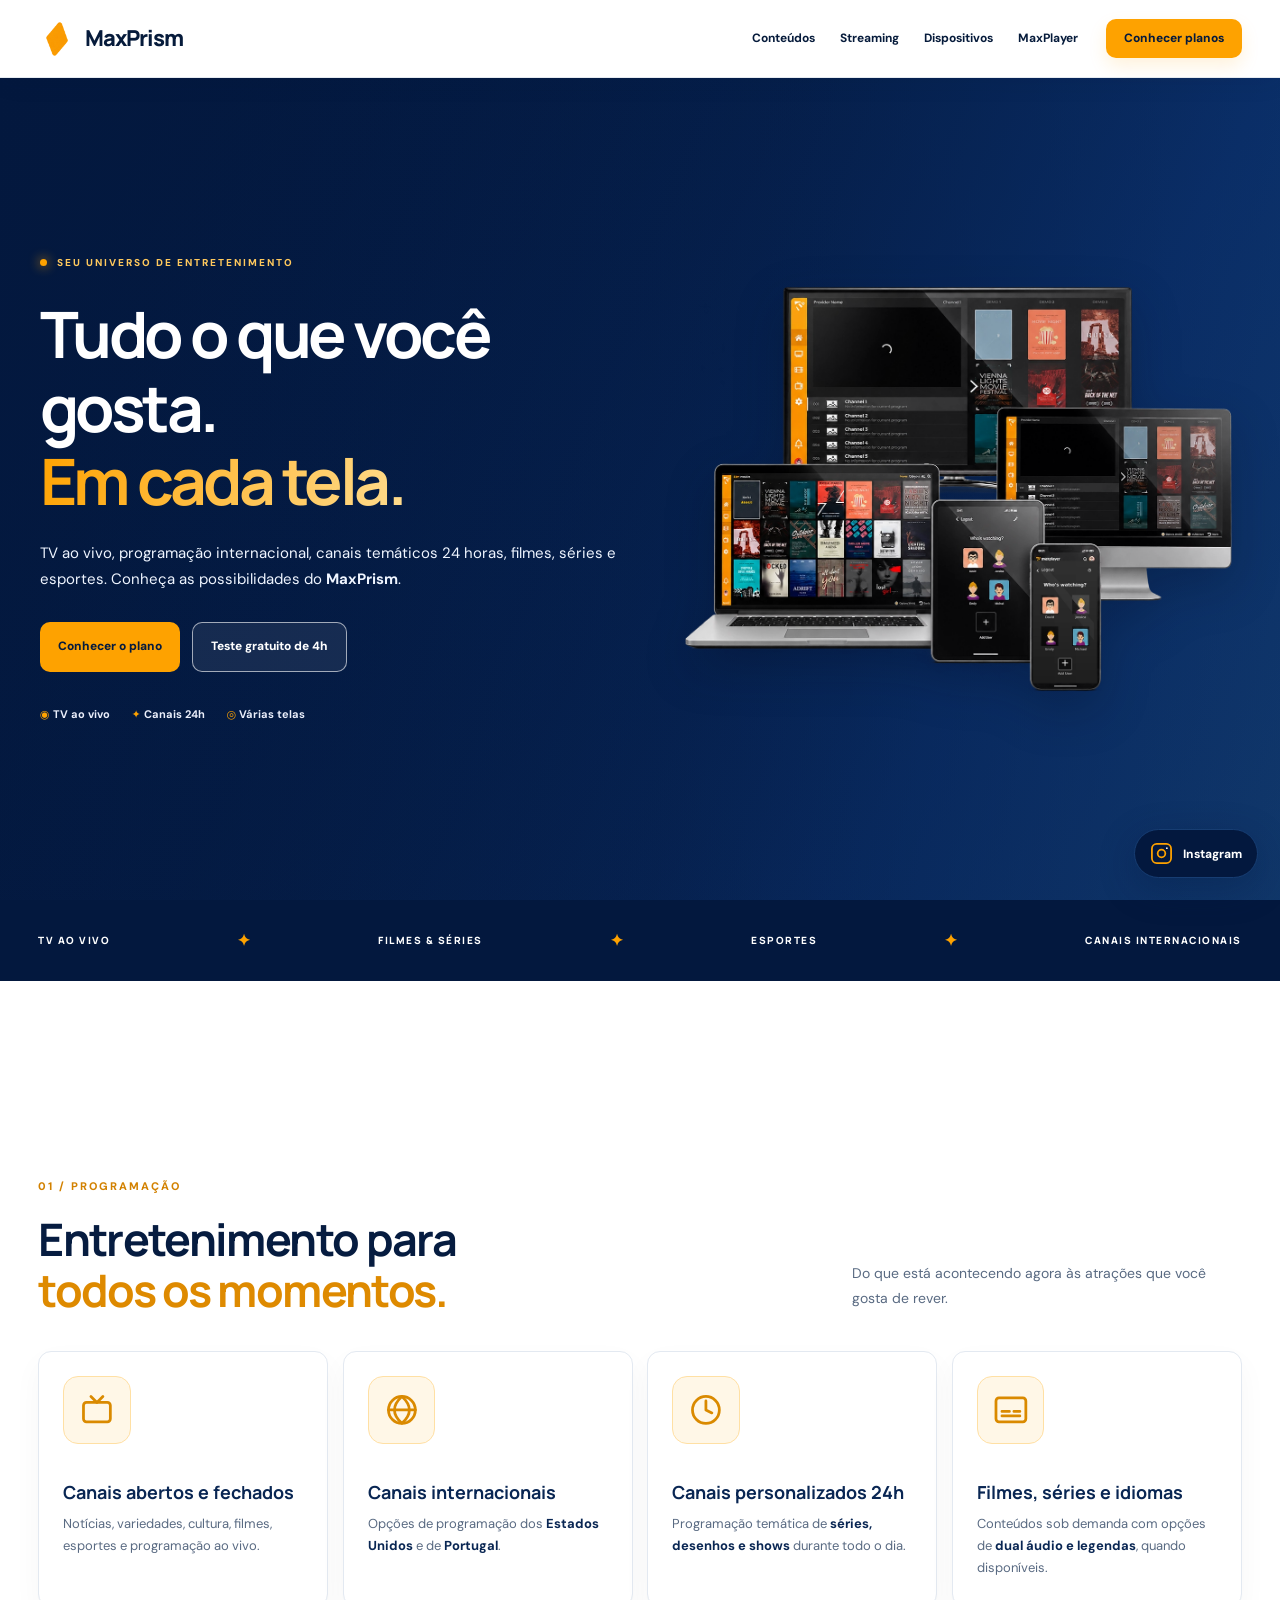
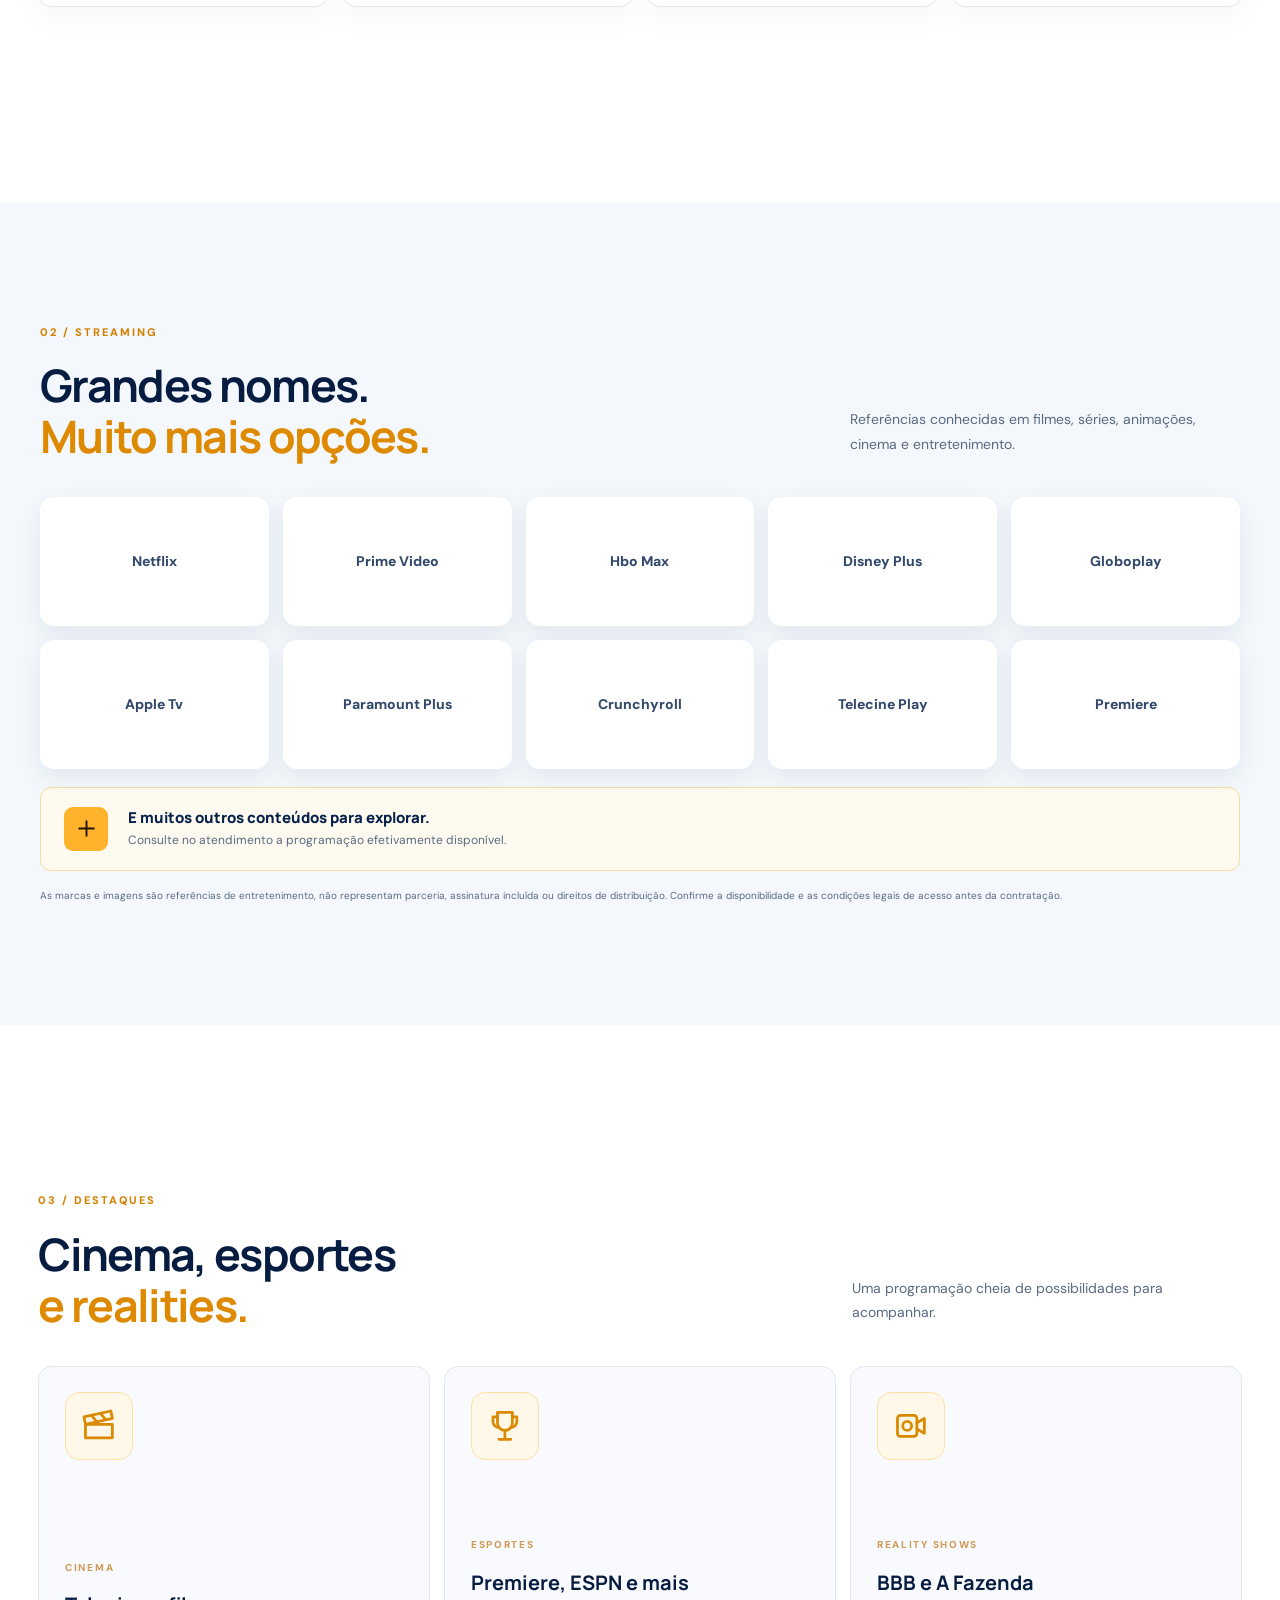
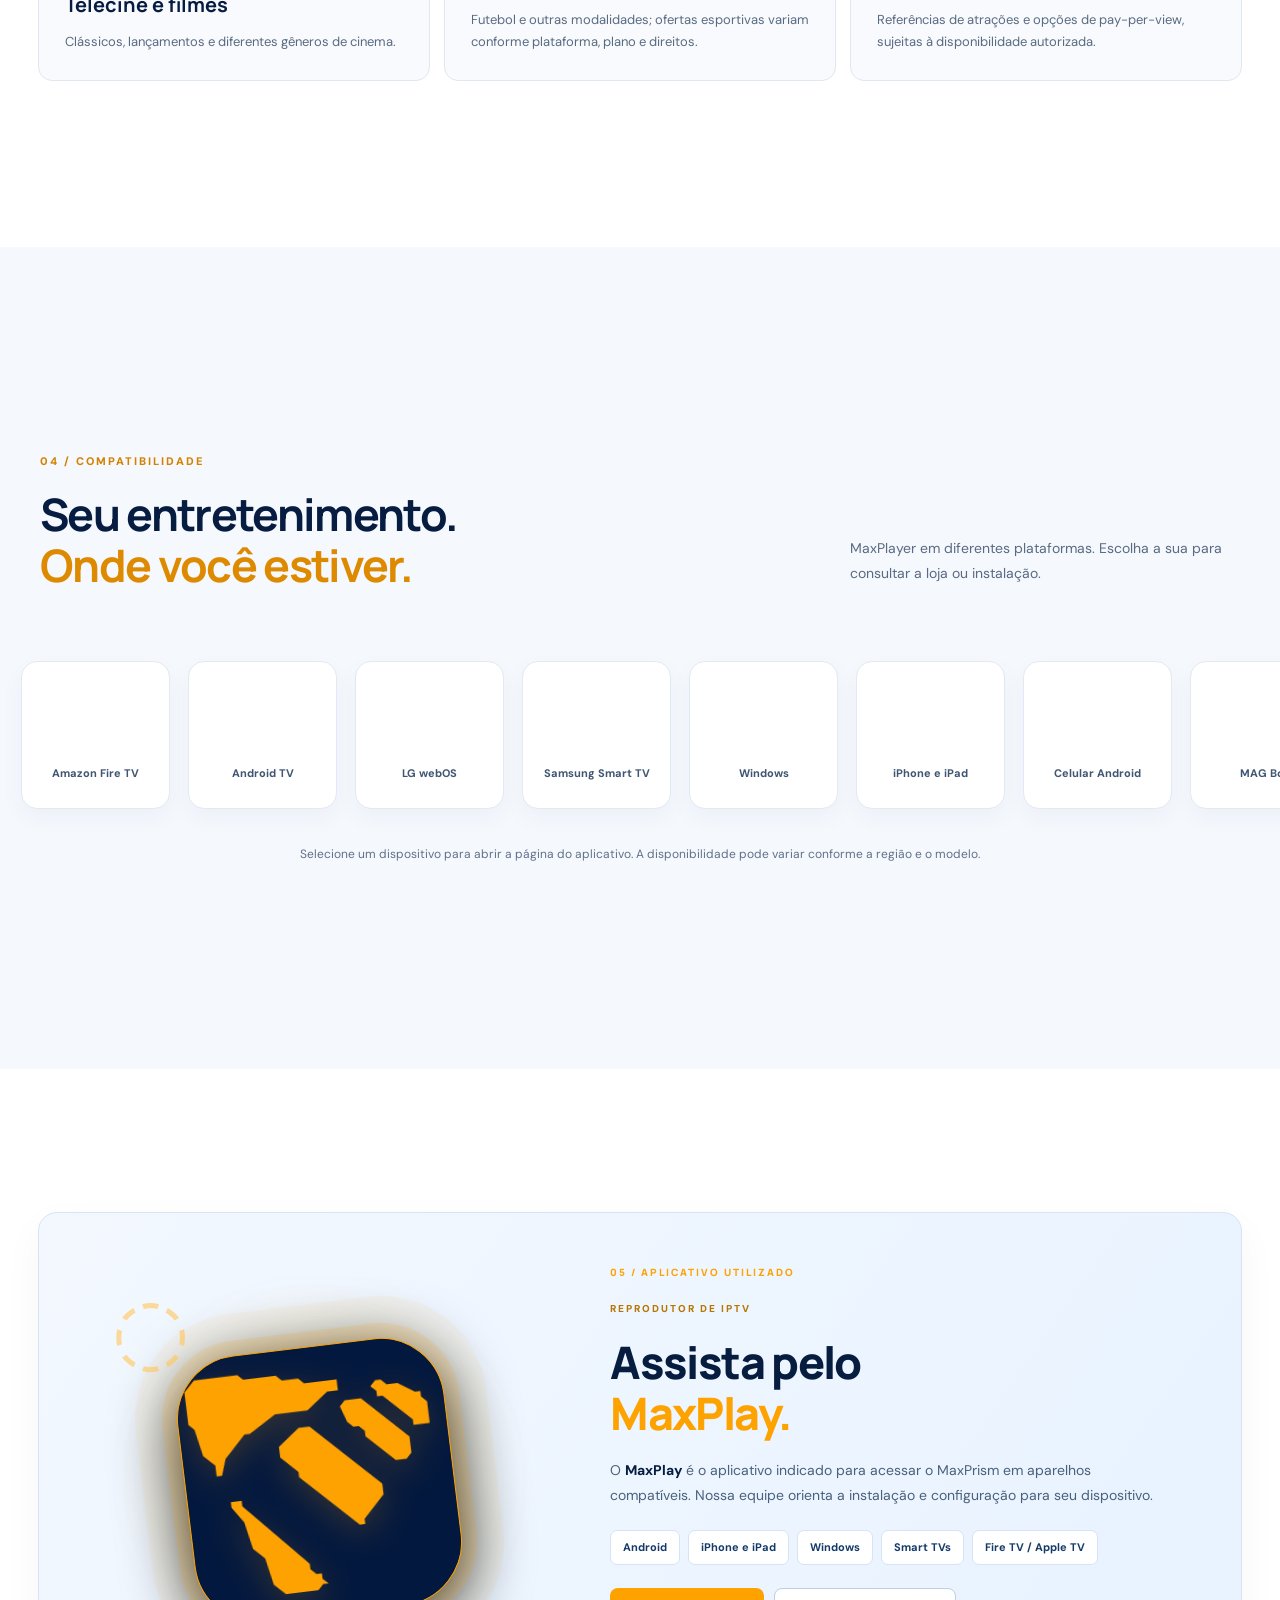
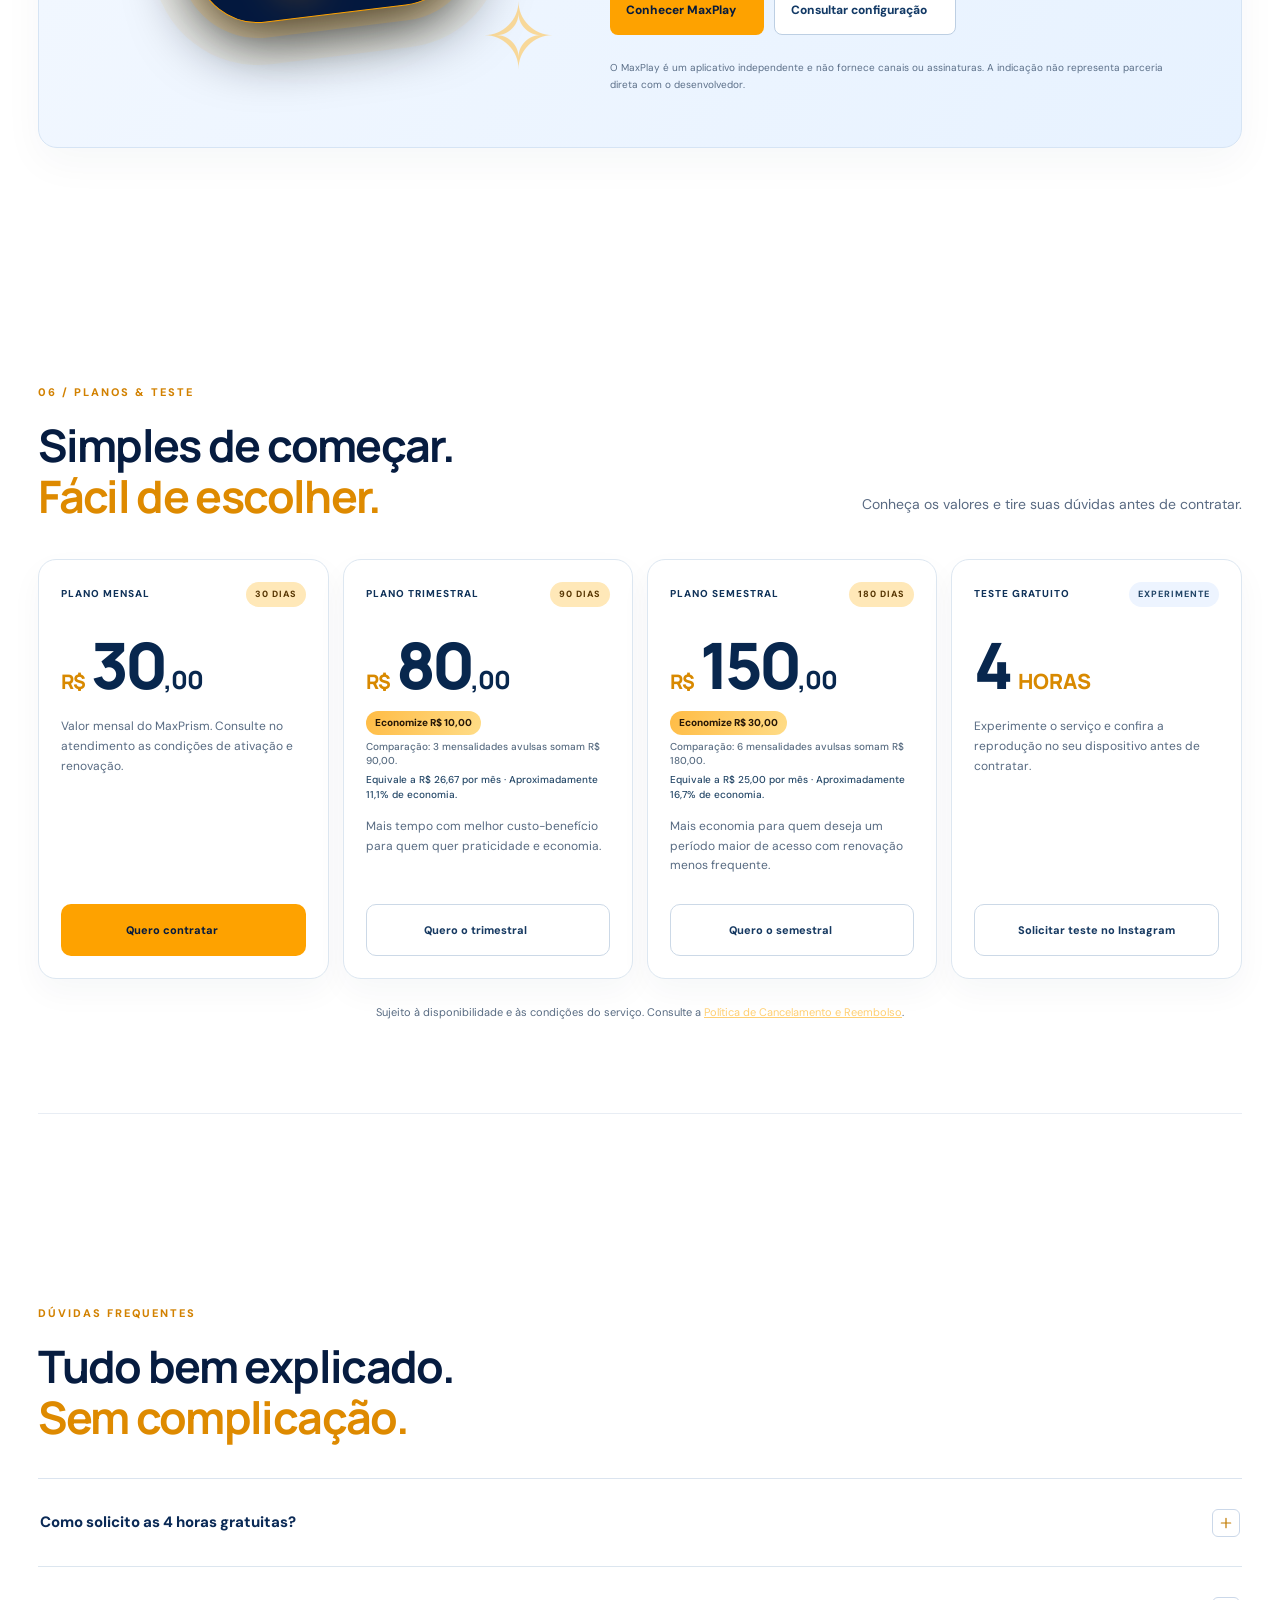
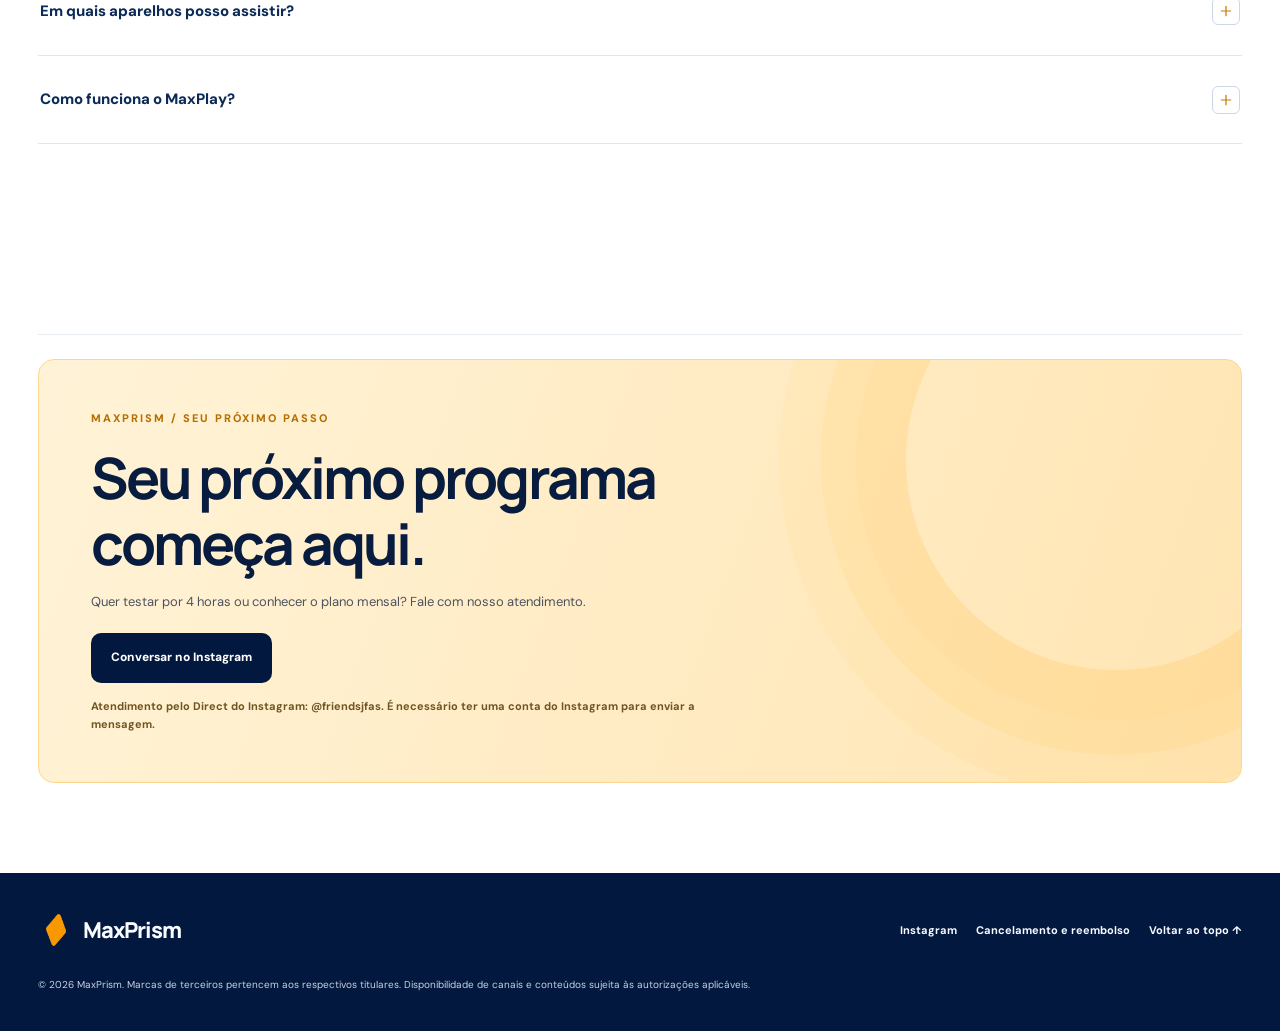
==== commit 752b72dc: "MaxPrism v18: hero em altura total e favicon proporcional - Ajusta o hero para preencher a viewport " ====
--- a/index.html
+++ b/index.html
@@ -9,14 +9,14 @@
 <meta content="MaxPrism — conheça as categorias de entretenimento, dispositivos, o MaxPlay, o plano mensal de R$ 30 e o teste gratuito de 4 horas." name="description"/>
 <meta content="website" property="og:type"/><meta content="MaxPrism — Seu entretenimento em cada tela" property="og:title"/><meta content="Conheça o MaxPrism, com TV ao vivo, programação internacional, categorias 24 horas e teste grátis de 4 horas." property="og:description"/><meta content="assets/maxprism-logo.webp" property="og:image"/>
 <title>MaxPrism — Seu entretenimento em cada tela</title>
-<link href="assets/maxprism-logo.webp" rel="icon" type="image/webp"/><link href="assets/styles.css" rel="stylesheet" referrerpolicy="no-referrer"/>
+<link href="assets/maxprism-favicon.png" rel="icon" type="image/png" sizes="512x512"/><link href="favicon.ico" rel="shortcut icon" type="image/x-icon"/><link href="assets/styles.css" rel="stylesheet" referrerpolicy="no-referrer"/>
 <script defer="" src="assets/app.js"></script>
 </head>
 <body>
 <div aria-hidden="true" id="inicio"></div>
 <a class="skip-link" href="#principal">Pular para o conteúdo</a>
 <header class="header"><div class="wrap header-inner">
-<a aria-label="MaxPrism, voltar ao início" class="site-brand" href="#inicio"><img alt="" height="38" src="assets/maxprism-logo.webp" width="38"/><span>MaxPrism</span></a>
+<a aria-label="MaxPrism, voltar ao início" class="site-brand" href="#inicio"><img alt="" height="38" src="assets/maxprism-favicon.png" width="38"/><span>MaxPrism</span></a>
 <nav aria-label="Navegação principal" class="nav" id="main-nav"><a href="#conteudos">Conteúdos</a><a href="#streaming">Streaming</a><a href="#dispositivos">Dispositivos</a><a href="#max-player">MaxPlayer</a></nav>
 <a class="header-cta" href="#planos">Conhecer planos <span aria-hidden="true"></span></a>
 <button aria-controls="main-nav" aria-expanded="false" aria-label="Abrir menu" class="menu-btn" type="button"><span></span><span></span><span></span></button>
@@ -88,5 +88,5 @@
 <section aria-labelledby="faq-title" class="section wrap faqs" id="perguntas"><div class="section-heading"><div><p class="eyebrow">DÚVIDAS FREQUENTES</p><h2 id="faq-title">Tudo bem explicado.<br/><em>Sem complicação.</em></h2></div></div><div class="faq-list"><details><summary>Como solicito as 4 horas gratuitas?<span aria-hidden="true"><svg aria-hidden="true" fill="none" focusable="false" stroke="currentColor" stroke-linecap="round" stroke-linejoin="round" stroke-width="1.85" viewbox="0 0 24 24" xmlns="http://www.w3.org/2000/svg"><path d="M12 5v14M5 12h14"></path></svg></span></summary><p>Use o botão de teste na seção de planos para conversar com o atendimento pelo Instagram. A ativação depende de disponibilidade.</p></details><details><summary>Em quais aparelhos posso assistir?<span aria-hidden="true"><svg aria-hidden="true" fill="none" focusable="false" stroke="currentColor" stroke-linecap="round" stroke-linejoin="round" stroke-width="1.85" viewbox="0 0 24 24" xmlns="http://www.w3.org/2000/svg"><path d="M12 5v14M5 12h14"></path></svg></span></summary><p>Há opções para Android, iPhone, iPad, computadores e Smart TVs compatíveis. Nossa equipe confirma qual instalação é adequada ao seu dispositivo.</p></details><details><summary>Como funciona o MaxPlay?<span aria-hidden="true"><svg aria-hidden="true" fill="none" focusable="false" stroke="currentColor" stroke-linecap="round" stroke-linejoin="round" stroke-width="1.85" viewbox="0 0 24 24" xmlns="http://www.w3.org/2000/svg"><path d="M12 5v14M5 12h14"></path></svg></span></summary><p>É um aplicativo de reprodução independente. Após contratar, o atendimento orientará os passos necessários para configurar o serviço no aparelho compatível.</p></details></div></section>
 <section aria-labelledby="cta-title" class="wrap cta-section" id="contato"><div class="cta-content"><p class="eyebrow">MAXPRISM / SEU PRÓXIMO PASSO</p><h2 id="cta-title">Seu próximo programa<br/>começa aqui.</h2><p>Quer testar por 4 horas ou conhecer o plano mensal? Fale com nosso atendimento.</p><a class="button dark contact-link" href="https://ig.me/m/friendsjfas" rel="noopener noreferrer" target="_blank">Conversar no Instagram</a><p aria-live="polite" class="contact-status" id="contact-status">Atendimento pelo Direct do Instagram: @friendsjfas. É necessário ter uma conta do Instagram para enviar a mensagem.</p></div><span aria-hidden="true" class="cta-ring"></span></section>
 </main>
-<footer class="footer"><div class="wrap footer-inner"><a class="site-brand" href="#inicio"><img alt="" height="36" src="assets/maxprism-logo.webp" width="36"/><span>MaxPrism</span></a><nav aria-label="Links de atendimento e informações"><a href="https://ig.me/m/friendsjfas" target="_blank" rel="noopener noreferrer">Instagram</a><a href="reembolso.html">Cancelamento e reembolso</a><a href="#inicio">Voltar ao topo ↑</a></nav><p>© <span data-year="">2026</span> MaxPrism. Marcas de terceiros pertencem aos respectivos titulares. Disponibilidade de canais e conteúdos sujeita às autorizações aplicáveis.</p></div></footer>
+<footer class="footer"><div class="wrap footer-inner"><a class="site-brand" href="#inicio"><img alt="" height="36" src="assets/maxprism-favicon.png" width="36"/><span>MaxPrism</span></a><nav aria-label="Links de atendimento e informações"><a href="https://ig.me/m/friendsjfas" target="_blank" rel="noopener noreferrer">Instagram</a><a href="reembolso.html">Cancelamento e reembolso</a><a href="#inicio">Voltar ao topo ↑</a></nav><p>© <span data-year="">2026</span> MaxPrism. Marcas de terceiros pertencem aos respectivos titulares. Disponibilidade de canais e conteúdos sujeita às autorizações aplicáveis.</p></div></footer>
 <a aria-label="Atendimento pelo Instagram Direct, @friendsjfas" class="instagram-float" href="https://ig.me/m/friendsjfas" rel="noopener noreferrer" target="_blank" title="Fale pelo Instagram"><svg aria-hidden="true" fill="none" height="23" stroke="currentColor" stroke-linecap="round" stroke-linejoin="round" stroke-width="1.85" viewbox="0 0 24 24" width="23"><rect height="20" rx="5" width="20" x="2" y="2"></rect><circle cx="12" cy="12" r="4"></circle><circle cx="17.6" cy="6.4" fill="currentColor" r=".9" stroke="none"></circle></svg><span>Instagram</span></a><div class="plan-copy-feedback" id="plan-copy-feedback" role="status" aria-live="polite" hidden><p class="plan-copy-feedback-text" id="plan-copy-feedback-text"></p><div class="plan-copy-manual" id="plan-copy-manual" hidden><label for="plan-copy-message">Mensagem para enviar no Direct:</label><textarea id="plan-copy-message" readonly rows="3"></textarea><button type="button" class="plan-copy-manual-button" id="plan-copy-manual-button">Copiar mensagem</button></div><button type="button" class="plan-copy-dismiss" id="plan-copy-dismiss" aria-label="Fechar aviso">×</button></div></body></html>
--- a/assets/styles.css
+++ b/assets/styles.css
@@ -282,7 +282,7 @@
 body{background:#fff;color:#071c3e}
 .header{background:rgba(255,255,255,.96);border-bottom:1px solid #e6ebf1;box-shadow:0 6px 24px rgba(6,28,59,.05)}
 .site-brand,.nav a,.header-cta{color:#061b3b}
-.site-brand img{object-fit:contain;background:#051c40;border-radius:9px}
+.site-brand img{object-fit:contain;border-radius:9px}
 .nav a:hover,.nav a:focus-visible{color:#bd7400}
 .header-cta{border:0;background:#fea200;color:#051a3d;border-radius:10px;padding:10px 18px;box-shadow:0 8px 18px #fea20024}
 .header-cta:hover{background:#ffb529;border-color:transparent}
@@ -290,7 +290,7 @@
 .menu-btn span{background:#071c3e}
 .gradient-text{background:linear-gradient(110deg,#ffa400,#ffbf48);color:transparent;-webkit-background-clip:text;background-clip:text}
 em{color:#de8a00}
-.hero.hero-fullbleed{min-height:min(850px,calc(100svh - 78px));width:100%;max-width:none;margin:0;padding:clamp(65px,8vw,110px) max(26px,calc((100vw - 1200px)/2));display:grid;grid-template-columns:1.03fr .97fr;gap:40px;align-items:center;color:#fff;position:relative;isolation:isolate;
+.hero.hero-fullbleed{min-height:calc(100svh - 78px);width:100%;max-width:none;margin:0;padding:clamp(65px,8vw,110px) max(26px,calc((100vw - 1200px)/2));display:grid;grid-template-columns:1.03fr .97fr;gap:40px;align-items:center;color:#fff;position:relative;isolation:isolate;
  background-image:linear-gradient(100deg,rgba(3,24,62,.92) 0%,rgba(3,24,62,.64) 56%,rgba(3,24,62,.16) 100%),linear-gradient(118deg,#03183e,#0d3778 74%,#133d72);
  background-position:center center;background-size:cover;background-repeat:no-repeat;overflow:hidden}
 .hero.hero-fullbleed:before{display:none;content:none}
@@ -389,12 +389,12 @@
 .instagram-float:hover{background:#123c71;transform:translateY(-3px)}
 .instagram-float svg{flex:none;stroke:#fea200}
 @media(max-width:830px){.header .nav{background:#fff;border-color:#e5ebf3;box-shadow:0 20px 30px #0b214027}.nav a{color:#092549}
- .hero.hero-fullbleed{min-height:0;grid-template-columns:1fr;gap:12px;padding:70px max(20px,5vw) 50px}
+ .hero.hero-fullbleed{min-height:calc(100svh - 78px);grid-template-columns:1fr;gap:12px;padding:70px max(20px,5vw) 50px}
  .hero-art{height:clamp(360px,50vw,520px)}.label-two{right:8%}.label-three{left:11%}
  .platforms-sequence{gap:12px}
  .section{min-height:auto;padding-block:75px}
 }
-@media(max-width:540px){.hero.hero-fullbleed{padding:62px 20px 42px;gap:6px;background-position:center center}.hero h1{letter-spacing:-.055em}
+@media(max-width:540px){.hero.hero-fullbleed{min-height:calc(100svh - 69px);padding:62px 20px 42px;gap:6px;background-position:center center}.hero h1{letter-spacing:-.055em}
 .hero-art{height:330px}.hero-art .main-logo{height:95%;max-height:310px}
 .label-one{left:0;top:22%}.label-two{right:0;bottom:20%}.label-three{left:3%;bottom:10%}
 .floating-label{font-size:8px;padding:8px 10px}
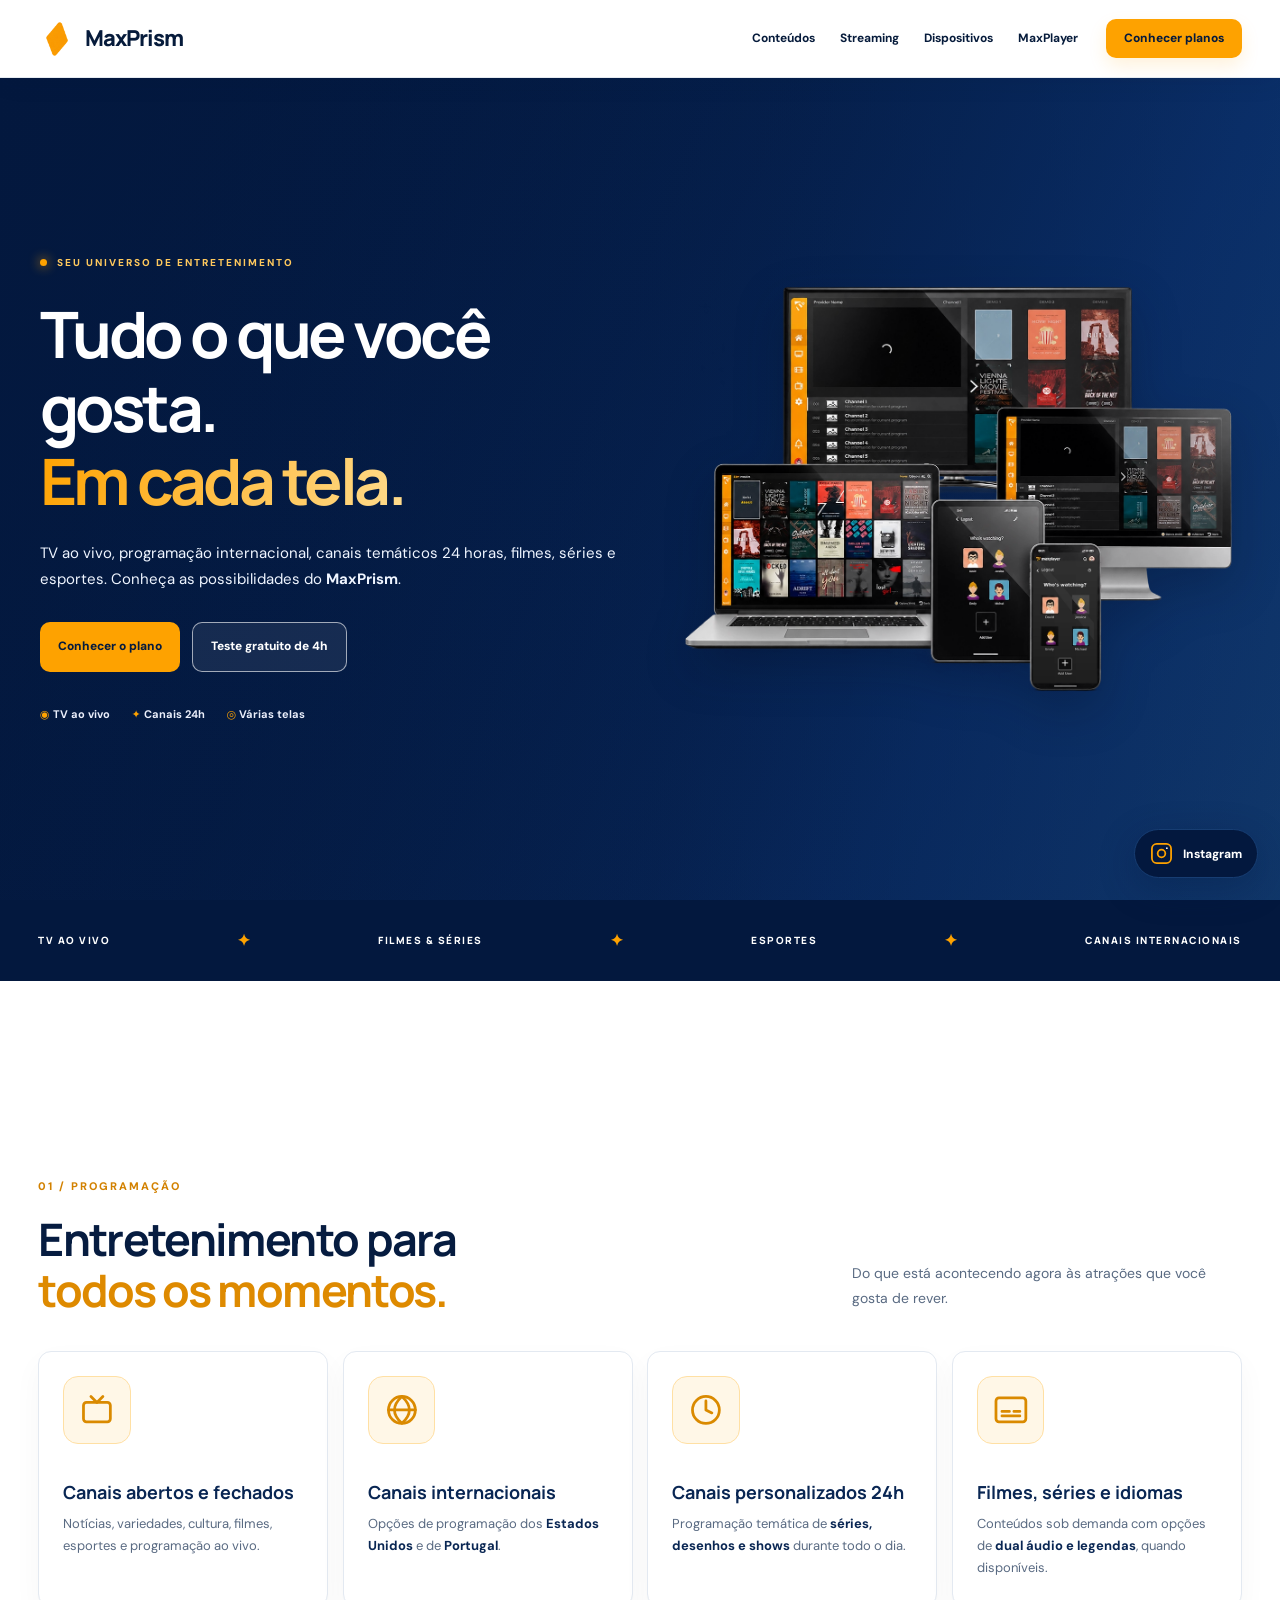
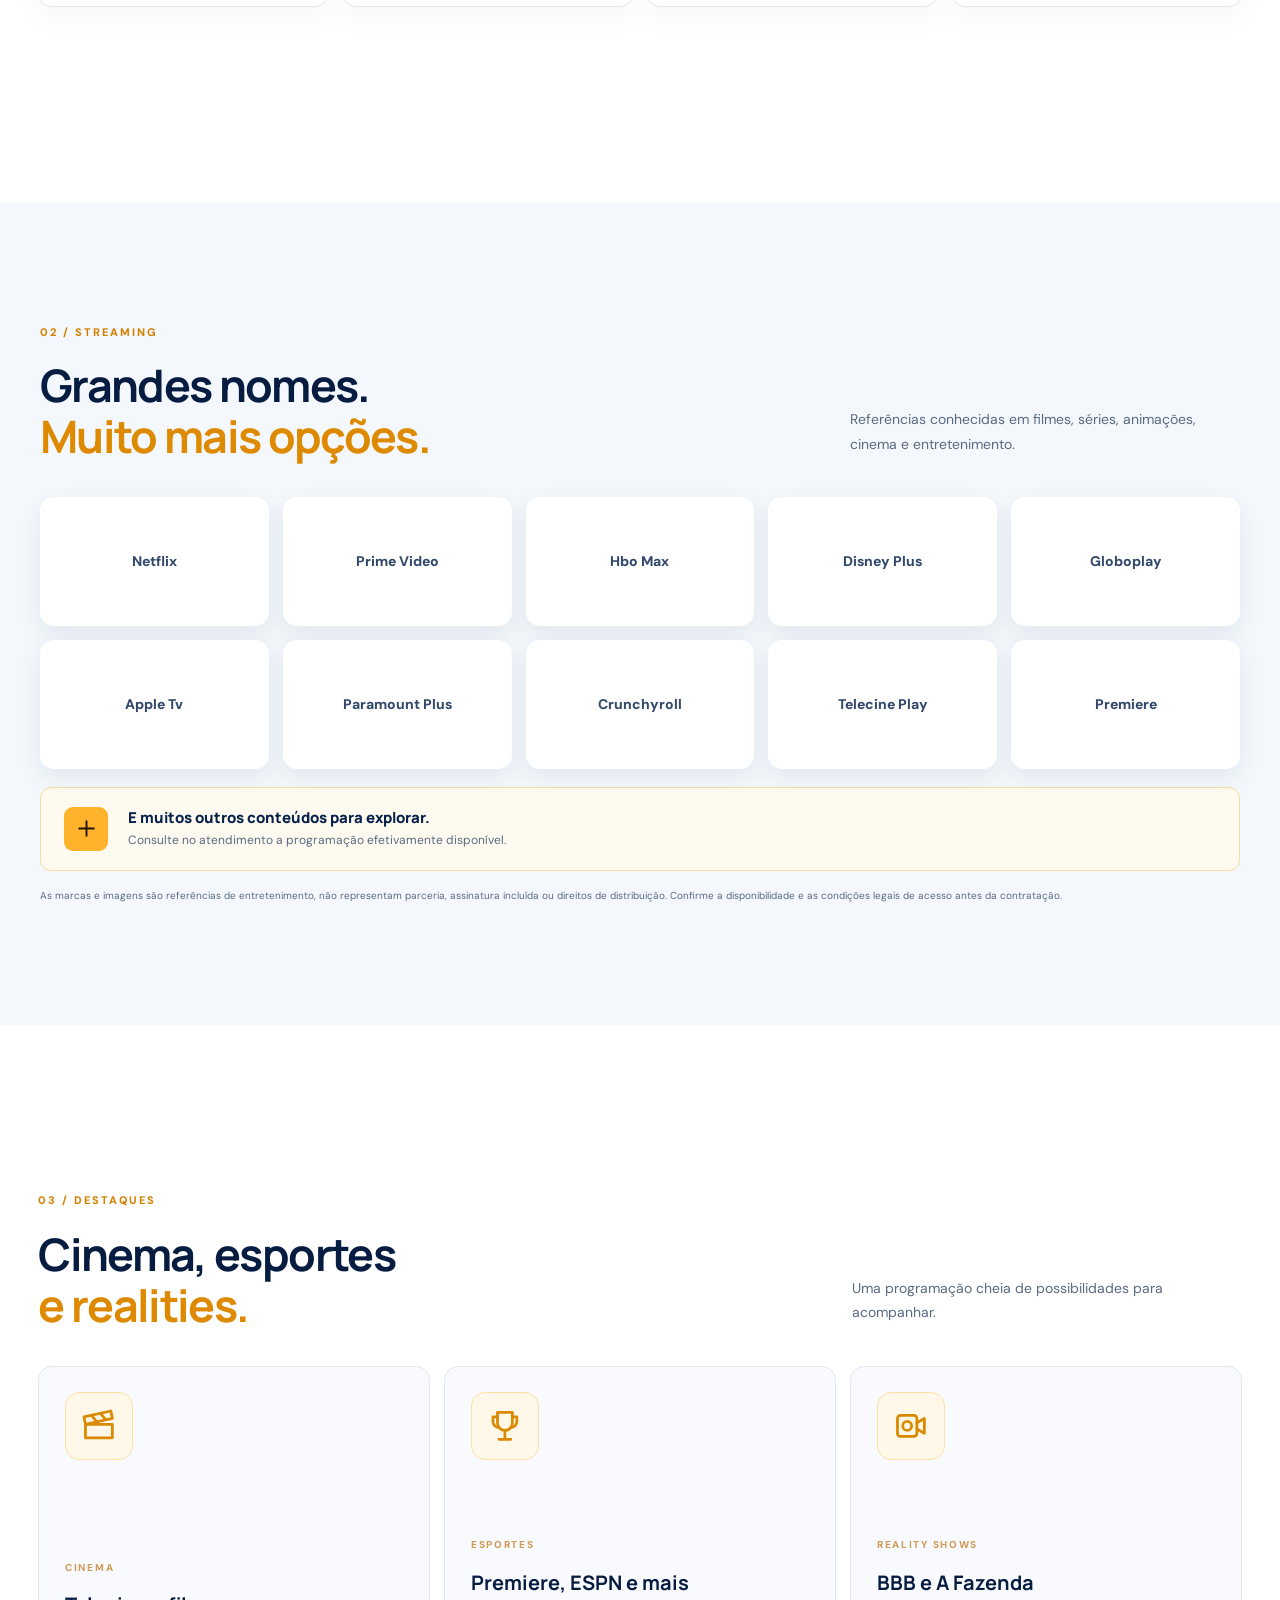
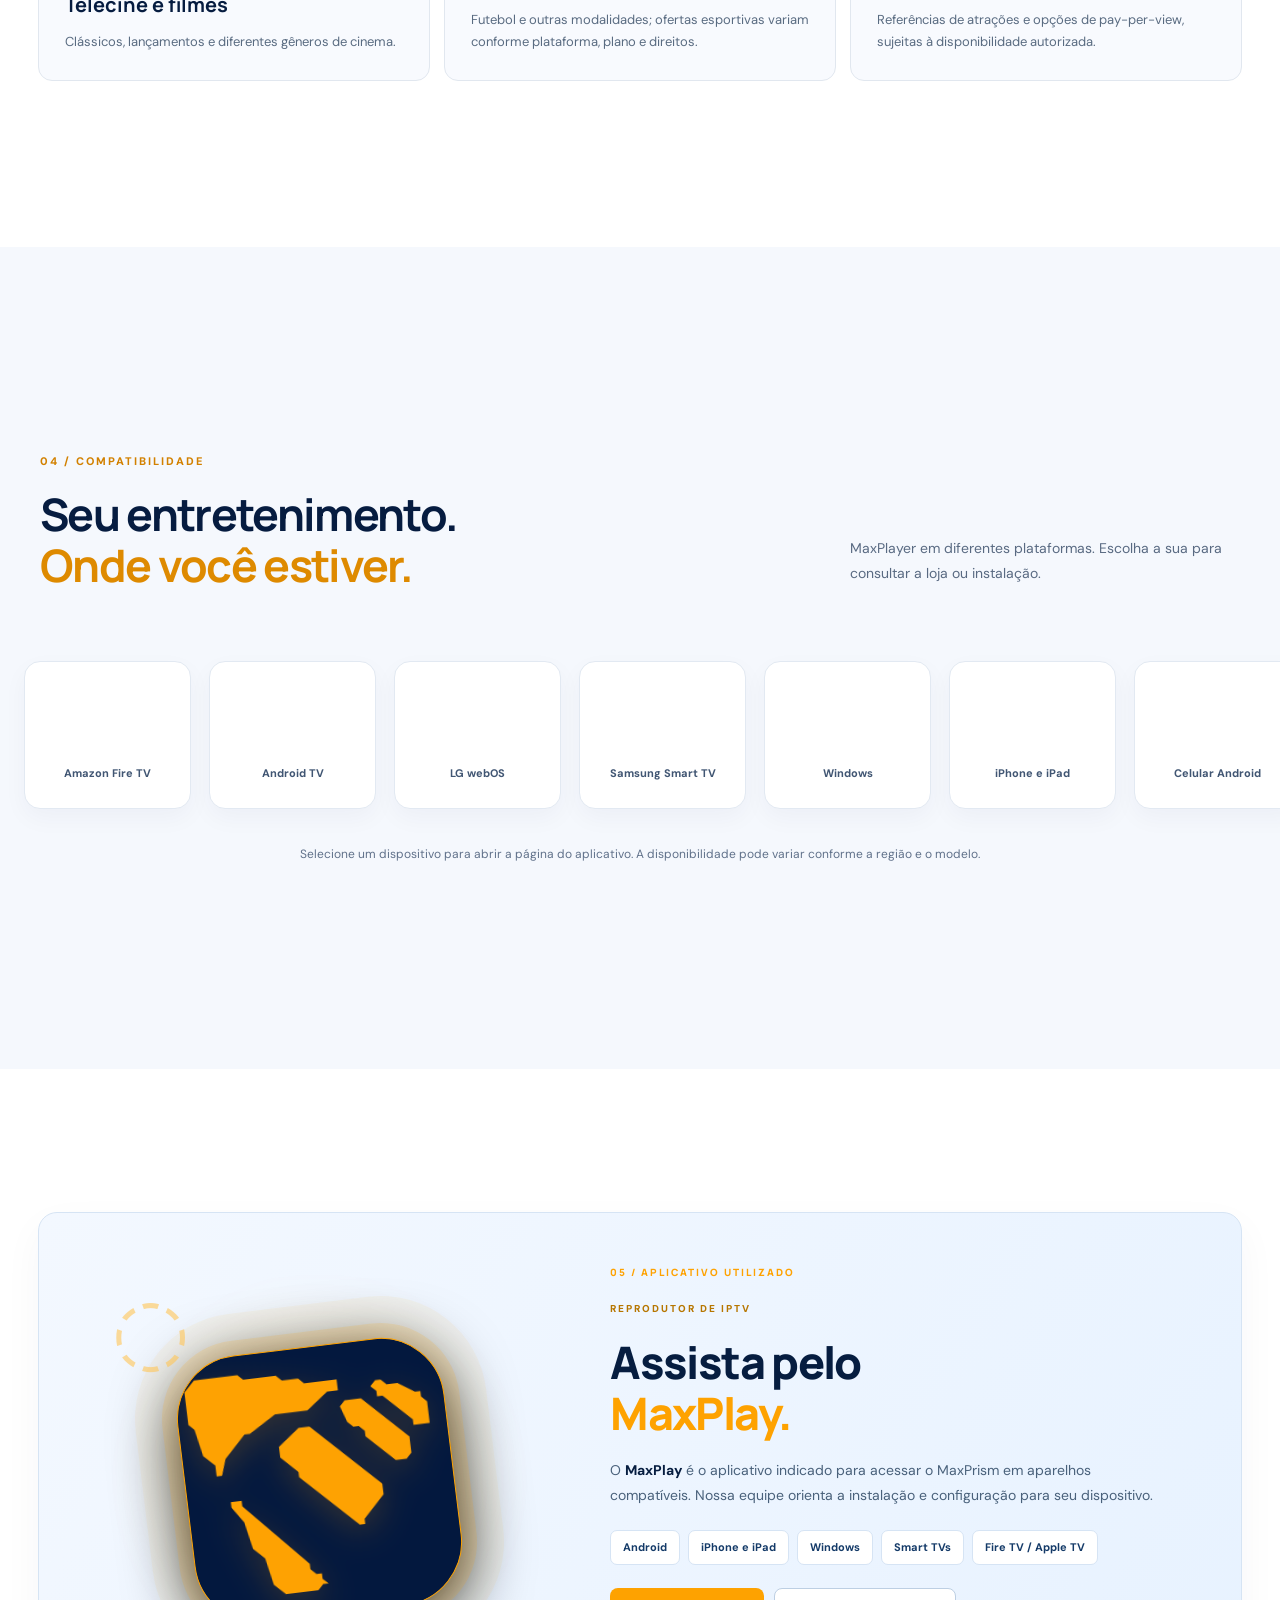
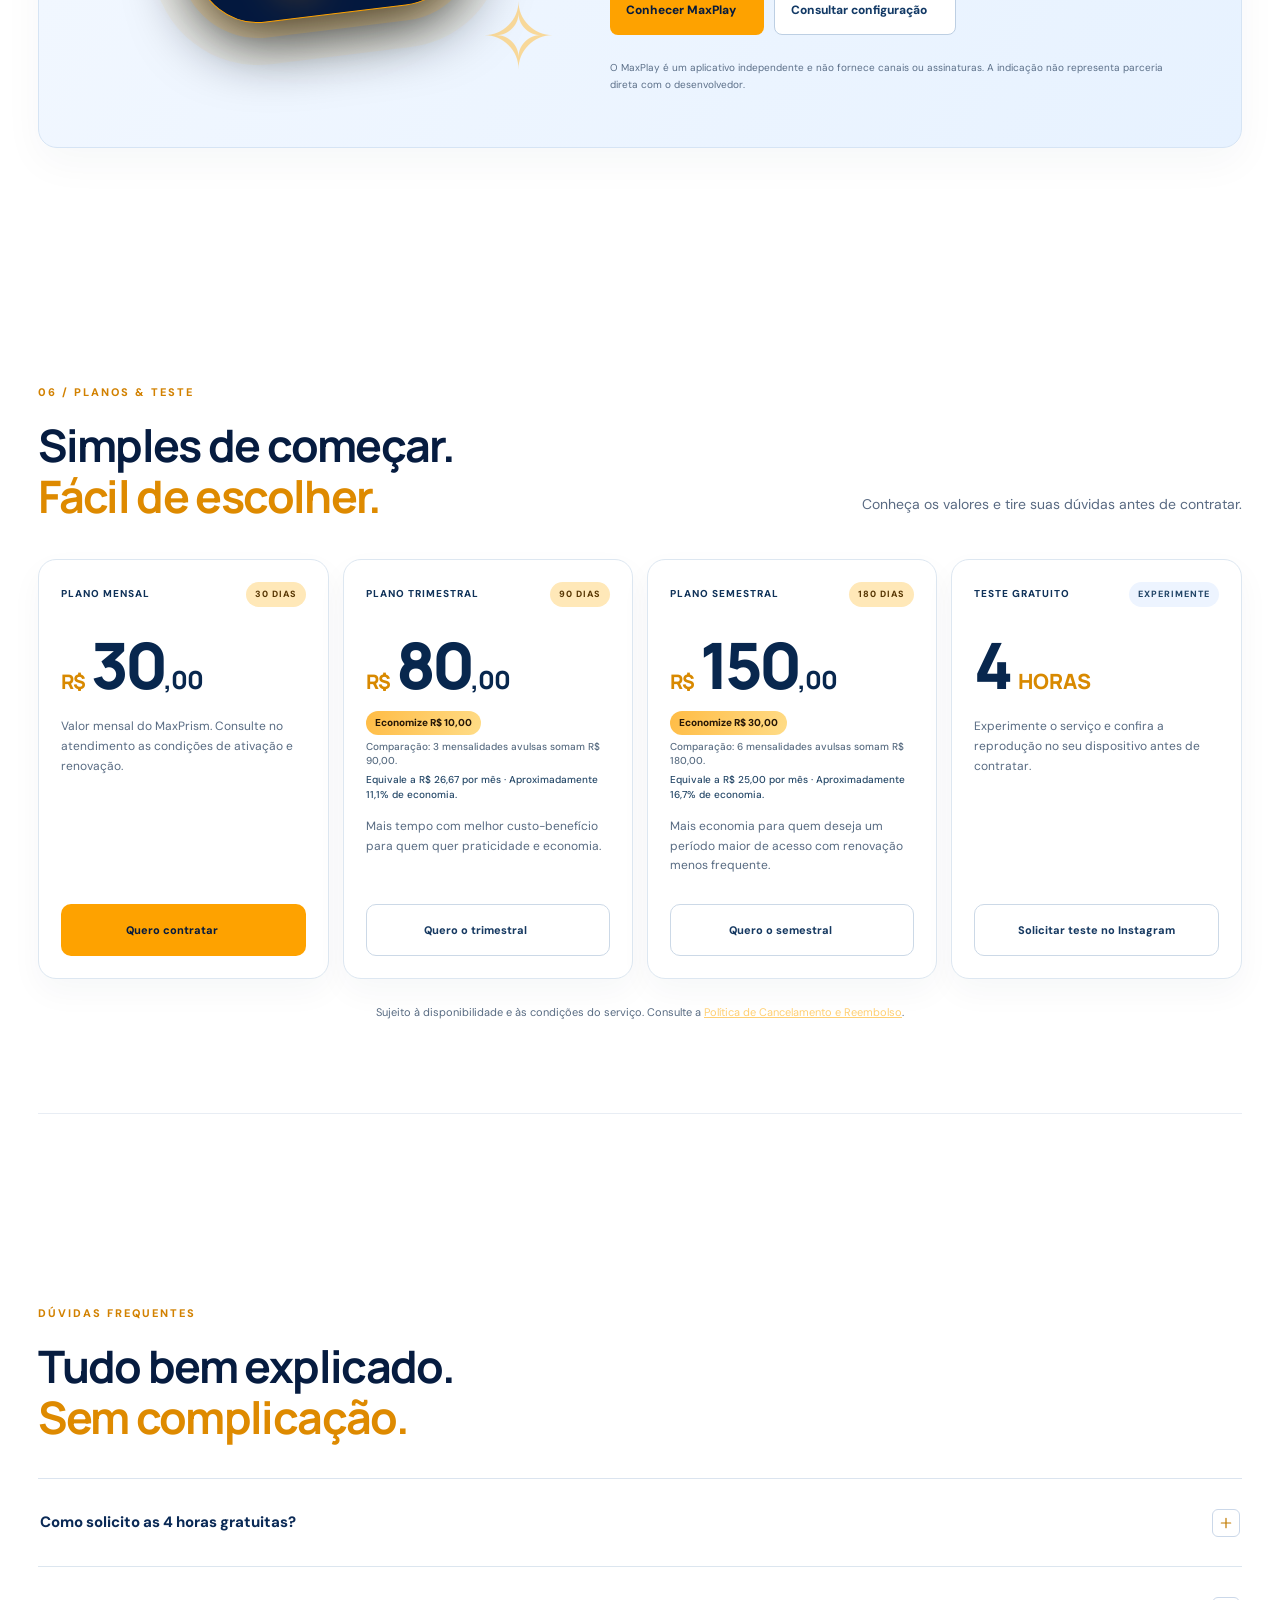
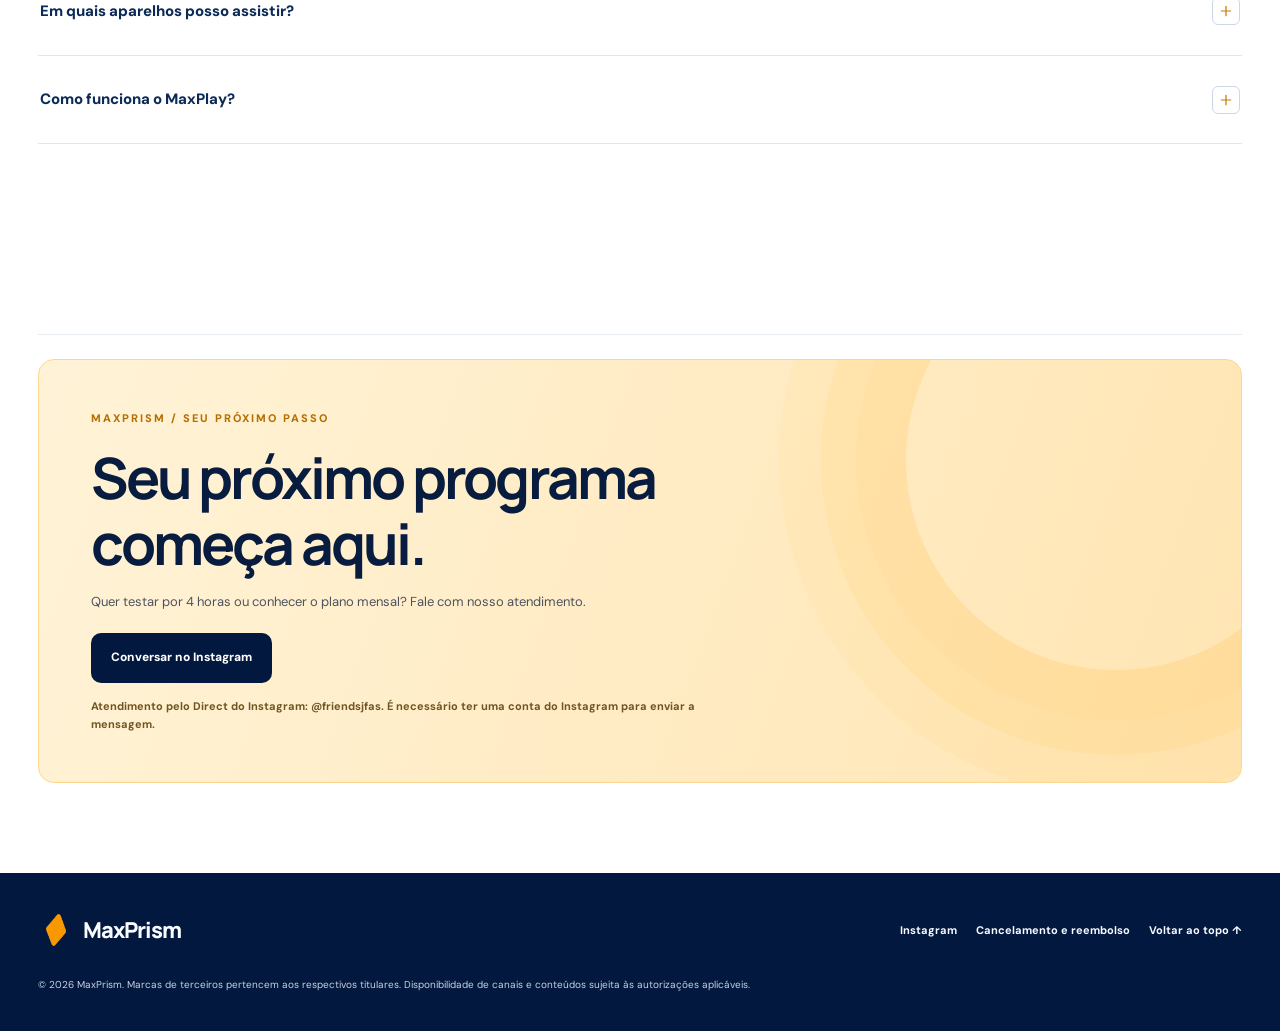
==== commit d78a68bb: "MaxPrism v18.2: remove MAG Box/Infomir do carrossel - Mantém nove plataformas distintas e seus links" ====
--- a/index.html
+++ b/index.html
@@ -64,7 +64,7 @@
 <div><p class="eyebrow">04 / COMPATIBILIDADE</p><h2 id="devices-title">Seu entretenimento.<br/><em>Onde você estiver.</em></h2></div>
 <p class="section-aside">MaxPlayer em diferentes plataformas. Escolha a sua para consultar a loja ou instalação.</p>
 </div>
-<div aria-label="Plataformas compatíveis com MaxPlayer, links para lojas e instruções" aria-roledescription="carrossel" class="platforms-carousel" role="region"><div class="platforms-sequence"><a aria-label="Abrir MaxPlayer para Amazon Fire TV" class="platform-logo-item" data-platform="amazon-fire-tv" href="https://www.amazon.com/dp/B09KG5K6GV" rel="noopener noreferrer" target="_blank" title="Amazon Fire TV"><span class="platform-logo-visual"><img alt="Logo de Amazon Fire TV conforme MaxPlayer" data-original="maxplayer.tv/images/platforms/icon-amazon-firetv.webp" decoding="async" draggable="false" height="176" loading="lazy" onerror="this.onerror=null;this.style.display='none';this.parentElement.classList.add('original-unavailable')" referrerpolicy="no-referrer" src="https://maxplayer.tv/images/platforms/icon-amazon-firetv.webp" width="440"/></span><span class="platform-caption">Amazon Fire TV</span></a><a aria-label="Abrir MaxPlayer para Android TV" class="platform-logo-item" data-platform="android-tv" href="https://play.google.com/store/apps/details?id=tv.maxplayer.android" rel="noopener noreferrer" target="_blank" title="Android TV"><span class="platform-logo-visual"><img alt="Logo de Android TV conforme MaxPlayer" data-original="maxplayer.tv/images/platforms/icon-android-tv.webp" decoding="async" draggable="false" height="176" loading="lazy" onerror="this.onerror=null;this.style.display='none';this.parentElement.classList.add('original-unavailable')" referrerpolicy="no-referrer" src="https://maxplayer.tv/images/platforms/icon-android-tv.webp" width="440"/></span><span class="platform-caption">Android TV</span></a><a aria-label="Abrir MaxPlayer para LG webOS" class="platform-logo-item" data-platform="lg-webos" href="https://us.lgappstv.com/main/tvapp/detail?appId=1065783" rel="noopener noreferrer" target="_blank" title="LG webOS"><span class="platform-logo-visual"><img alt="Logo de LG webOS conforme MaxPlayer" data-original="maxplayer.tv/images/platforms/icon-lg-webos.webp" decoding="async" draggable="false" height="176" loading="lazy" onerror="this.onerror=null;this.style.display='none';this.parentElement.classList.add('original-unavailable')" referrerpolicy="no-referrer" src="https://maxplayer.tv/images/platforms/icon-lg-webos.webp" width="440"/></span><span class="platform-caption">LG webOS</span></a><a aria-label="Abrir MaxPlayer para Samsung Smart TV" class="platform-logo-item" data-platform="samsung-smart-tv" href="https://www.samsung.com/us/appstore/app/G21186017345/" rel="noopener noreferrer" target="_blank" title="Samsung Smart TV"><span class="platform-logo-visual"><img alt="Logo de Samsung Smart TV conforme MaxPlayer" data-original="maxplayer.tv/images/platforms/icon-samsung-tizen.webp" decoding="async" draggable="false" height="176" loading="lazy" onerror="this.onerror=null;this.style.display='none';this.parentElement.classList.add('original-unavailable')" referrerpolicy="no-referrer" src="https://maxplayer.tv/images/platforms/icon-samsung-tizen.webp" width="440"/></span><span class="platform-caption">Samsung Smart TV</span></a><a aria-label="Abrir MaxPlayer para Windows" class="platform-logo-item" data-platform="windows" href="https://apps.microsoft.com/detail/9NJP3PH1HXL6" rel="noopener noreferrer" target="_blank" title="Windows"><span class="platform-logo-visual"><img alt="Logo de Windows conforme MaxPlayer" data-original="maxplayer.tv/images/platforms/icon-windows.webp" decoding="async" draggable="false" height="176" loading="lazy" onerror="this.onerror=null;this.style.display='none';this.parentElement.classList.add('original-unavailable')" referrerpolicy="no-referrer" src="https://maxplayer.tv/images/platforms/icon-windows.webp" width="440"/></span><span class="platform-caption">Windows</span></a><a aria-label="Abrir MaxPlayer para iPhone e iPad" class="platform-logo-item" data-platform="iphone-e-ipad" href="https://apps.apple.com/us/app/maxplayer-iptv-m3u-player/id1660982028" rel="noopener noreferrer" target="_blank" title="iPhone e iPad"><span class="platform-logo-visual"><img alt="Logo de iPhone e iPad conforme MaxPlayer" data-original="maxplayer.tv/images/platforms/icon-ios.webp" decoding="async" draggable="false" height="176" loading="lazy" onerror="this.onerror=null;this.style.display='none';this.parentElement.classList.add('original-unavailable')" referrerpolicy="no-referrer" src="https://maxplayer.tv/images/platforms/icon-ios.webp" width="440"/></span><span class="platform-caption">iPhone e iPad</span></a><a aria-label="Abrir MaxPlayer para Celular Android" class="platform-logo-item" data-platform="celular-android" href="https://play.google.com/store/apps/details?id=tv.maxplayer.android" rel="noopener noreferrer" target="_blank" title="Celular Android"><span class="platform-logo-visual"><img alt="Logo de Celular Android conforme MaxPlayer" data-original="maxplayer.tv/images/store/googleplay-dark.webp" decoding="async" draggable="false" height="176" loading="lazy" onerror="this.onerror=null;this.style.display='none';this.parentElement.classList.add('original-unavailable')" referrerpolicy="no-referrer" src="https://maxplayer.tv/images/store/googleplay-dark.webp" width="440"/></span><span class="platform-caption">Celular Android</span></a><a aria-label="Abrir MaxPlayer para MAG Box" class="platform-logo-item" data-platform="mag-box" href="https://maxplayer.tv/pt/platforms/mag-box" rel="noopener noreferrer" target="_blank" title="MAG Box" referrerpolicy="no-referrer"><span class="platform-logo-visual"><img alt="Logo de MAG Box conforme MaxPlayer" data-original="maxplayer.tv/images/platforms/icon-mag-box.webp" decoding="async" draggable="false" height="176" loading="lazy" onerror="this.onerror=null;this.style.display='none';this.parentElement.classList.add('original-unavailable')" referrerpolicy="no-referrer" src="https://maxplayer.tv/images/platforms/icon-mag-box.webp" width="440"/></span><span class="platform-caption">MAG Box</span></a><a aria-label="Abrir MaxPlayer para Apple TV" class="platform-logo-item" data-platform="apple-tv" href="https://apps.apple.com/us/app/maxplayer-iptv-m3u-player/id1660982028?platform=tv" rel="noopener noreferrer" target="_blank" title="Apple TV"><span class="platform-logo-visual"><img alt="Logo de Apple TV conforme MaxPlayer" data-original="maxplayer.tv/images/platforms/icon-apple-tv.svg" decoding="async" draggable="false" height="176" loading="lazy" onerror="this.onerror=null;this.style.display='none';this.parentElement.classList.add('original-unavailable')" referrerpolicy="no-referrer" src="https://maxplayer.tv/images/platforms/icon-apple-tv.svg" width="440"/></span><span class="platform-caption">Apple TV</span></a><a aria-label="Abrir MaxPlayer para Roku" class="platform-logo-item" data-platform="roku" href="https://channelstore.roku.com/details/bf240f3b1f40d554fde7a2a046b9c876:f69e60cc1a03872b0744c19ec91e0f71/maxplayer" rel="noopener noreferrer" target="_blank" title="Roku"><span class="platform-logo-visual"><img alt="Logo de Roku conforme MaxPlayer" data-original="maxplayer.tv/images/platforms/icon-roku.webp" decoding="async" draggable="false" height="176" loading="lazy" onerror="this.onerror=null;this.style.display='none';this.parentElement.classList.add('original-unavailable')" referrerpolicy="no-referrer" src="https://maxplayer.tv/images/platforms/icon-roku.webp" width="440"/></span><span class="platform-caption">Roku</span></a></div></div>
+<div aria-label="Plataformas compatíveis com MaxPlayer, links para lojas e instruções" aria-roledescription="carrossel" class="platforms-carousel" role="region"><div class="platforms-sequence"><a aria-label="Abrir MaxPlayer para Amazon Fire TV" class="platform-logo-item" data-platform="amazon-fire-tv" href="https://www.amazon.com/dp/B09KG5K6GV" rel="noopener noreferrer" target="_blank" title="Amazon Fire TV"><span class="platform-logo-visual"><img alt="Logo de Amazon Fire TV conforme MaxPlayer" data-original="maxplayer.tv/images/platforms/icon-amazon-firetv.webp" decoding="async" draggable="false" height="176" loading="lazy" onerror="this.onerror=null;this.style.display='none';this.parentElement.classList.add('original-unavailable')" referrerpolicy="no-referrer" src="https://maxplayer.tv/images/platforms/icon-amazon-firetv.webp" width="440"/></span><span class="platform-caption">Amazon Fire TV</span></a><a aria-label="Abrir MaxPlayer para Android TV" class="platform-logo-item" data-platform="android-tv" href="https://play.google.com/store/apps/details?id=tv.maxplayer.android" rel="noopener noreferrer" target="_blank" title="Android TV"><span class="platform-logo-visual"><img alt="Logo de Android TV conforme MaxPlayer" data-original="maxplayer.tv/images/platforms/icon-android-tv.webp" decoding="async" draggable="false" height="176" loading="lazy" onerror="this.onerror=null;this.style.display='none';this.parentElement.classList.add('original-unavailable')" referrerpolicy="no-referrer" src="https://maxplayer.tv/images/platforms/icon-android-tv.webp" width="440"/></span><span class="platform-caption">Android TV</span></a><a aria-label="Abrir MaxPlayer para LG webOS" class="platform-logo-item" data-platform="lg-webos" href="https://us.lgappstv.com/main/tvapp/detail?appId=1065783" rel="noopener noreferrer" target="_blank" title="LG webOS"><span class="platform-logo-visual"><img alt="Logo de LG webOS conforme MaxPlayer" data-original="maxplayer.tv/images/platforms/icon-lg-webos.webp" decoding="async" draggable="false" height="176" loading="lazy" onerror="this.onerror=null;this.style.display='none';this.parentElement.classList.add('original-unavailable')" referrerpolicy="no-referrer" src="https://maxplayer.tv/images/platforms/icon-lg-webos.webp" width="440"/></span><span class="platform-caption">LG webOS</span></a><a aria-label="Abrir MaxPlayer para Samsung Smart TV" class="platform-logo-item" data-platform="samsung-smart-tv" href="https://www.samsung.com/us/appstore/app/G21186017345/" rel="noopener noreferrer" target="_blank" title="Samsung Smart TV"><span class="platform-logo-visual"><img alt="Logo de Samsung Smart TV conforme MaxPlayer" data-original="maxplayer.tv/images/platforms/icon-samsung-tizen.webp" decoding="async" draggable="false" height="176" loading="lazy" onerror="this.onerror=null;this.style.display='none';this.parentElement.classList.add('original-unavailable')" referrerpolicy="no-referrer" src="https://maxplayer.tv/images/platforms/icon-samsung-tizen.webp" width="440"/></span><span class="platform-caption">Samsung Smart TV</span></a><a aria-label="Abrir MaxPlayer para Windows" class="platform-logo-item" data-platform="windows" href="https://apps.microsoft.com/detail/9NJP3PH1HXL6" rel="noopener noreferrer" target="_blank" title="Windows"><span class="platform-logo-visual"><img alt="Logo de Windows conforme MaxPlayer" data-original="maxplayer.tv/images/platforms/icon-windows.webp" decoding="async" draggable="false" height="176" loading="lazy" onerror="this.onerror=null;this.style.display='none';this.parentElement.classList.add('original-unavailable')" referrerpolicy="no-referrer" src="https://maxplayer.tv/images/platforms/icon-windows.webp" width="440"/></span><span class="platform-caption">Windows</span></a><a aria-label="Abrir MaxPlayer para iPhone e iPad" class="platform-logo-item" data-platform="iphone-e-ipad" href="https://apps.apple.com/us/app/maxplayer-iptv-m3u-player/id1660982028" rel="noopener noreferrer" target="_blank" title="iPhone e iPad"><span class="platform-logo-visual"><img alt="Logo de iPhone e iPad conforme MaxPlayer" data-original="maxplayer.tv/images/platforms/icon-ios.webp" decoding="async" draggable="false" height="176" loading="lazy" onerror="this.onerror=null;this.style.display='none';this.parentElement.classList.add('original-unavailable')" referrerpolicy="no-referrer" src="https://maxplayer.tv/images/platforms/icon-ios.webp" width="440"/></span><span class="platform-caption">iPhone e iPad</span></a><a aria-label="Abrir MaxPlayer para Celular Android" class="platform-logo-item" data-platform="celular-android" href="https://play.google.com/store/apps/details?id=tv.maxplayer.android" rel="noopener noreferrer" target="_blank" title="Celular Android"><span class="platform-logo-visual"><img alt="Logo de Celular Android conforme MaxPlayer" data-original="maxplayer.tv/images/store/googleplay-dark.webp" decoding="async" draggable="false" height="176" loading="lazy" onerror="this.onerror=null;this.style.display='none';this.parentElement.classList.add('original-unavailable')" referrerpolicy="no-referrer" src="https://maxplayer.tv/images/store/googleplay-dark.webp" width="440"/></span><span class="platform-caption">Celular Android</span></a><a aria-label="Abrir MaxPlayer para Apple TV" class="platform-logo-item" data-platform="apple-tv" href="https://apps.apple.com/us/app/maxplayer-iptv-m3u-player/id1660982028?platform=tv" rel="noopener noreferrer" target="_blank" title="Apple TV"><span class="platform-logo-visual"><img alt="Logo de Apple TV conforme MaxPlayer" data-original="maxplayer.tv/images/platforms/icon-apple-tv.svg" decoding="async" draggable="false" height="176" loading="lazy" onerror="this.onerror=null;this.style.display='none';this.parentElement.classList.add('original-unavailable')" referrerpolicy="no-referrer" src="https://maxplayer.tv/images/platforms/icon-apple-tv.svg" width="440"/></span><span class="platform-caption">Apple TV</span></a><a aria-label="Abrir MaxPlayer para Roku" class="platform-logo-item" data-platform="roku" href="https://channelstore.roku.com/details/bf240f3b1f40d554fde7a2a046b9c876:f69e60cc1a03872b0744c19ec91e0f71/maxplayer" rel="noopener noreferrer" target="_blank" title="Roku"><span class="platform-logo-visual"><img alt="Logo de Roku conforme MaxPlayer" data-original="maxplayer.tv/images/platforms/icon-roku.webp" decoding="async" draggable="false" height="176" loading="lazy" onerror="this.onerror=null;this.style.display='none';this.parentElement.classList.add('original-unavailable')" referrerpolicy="no-referrer" src="https://maxplayer.tv/images/platforms/icon-roku.webp" width="440"/></span><span class="platform-caption">Roku</span></a></div></div>
 <p class="platforms-hint wrap">Selecione um dispositivo para abrir a página do aplicativo. A disponibilidade pode variar conforme a região e o modelo.</p>
 </section>
 <section aria-labelledby="max-title" class="section wrap maxplayer-section" id="max-player">
--- a/assets/styles.css
+++ b/assets/styles.css
@@ -521,7 +521,6 @@
 #dispositivos [data-platform="windows"]{--logo-scale:1.37}
 #dispositivos [data-platform="iphone-e-ipad"]{--logo-scale:1.35}
 #dispositivos [data-platform="celular-android"]{--logo-scale:.94}
-#dispositivos [data-platform="mag-box"]{--logo-scale:1.06}
 #dispositivos [data-platform="apple-tv"]{--logo-scale:1.01}
 #dispositivos [data-platform="roku"]{--logo-scale:1.16}
 #dispositivos [data-platform="amazon-fire-tv"]{--logo-scale:1.16}
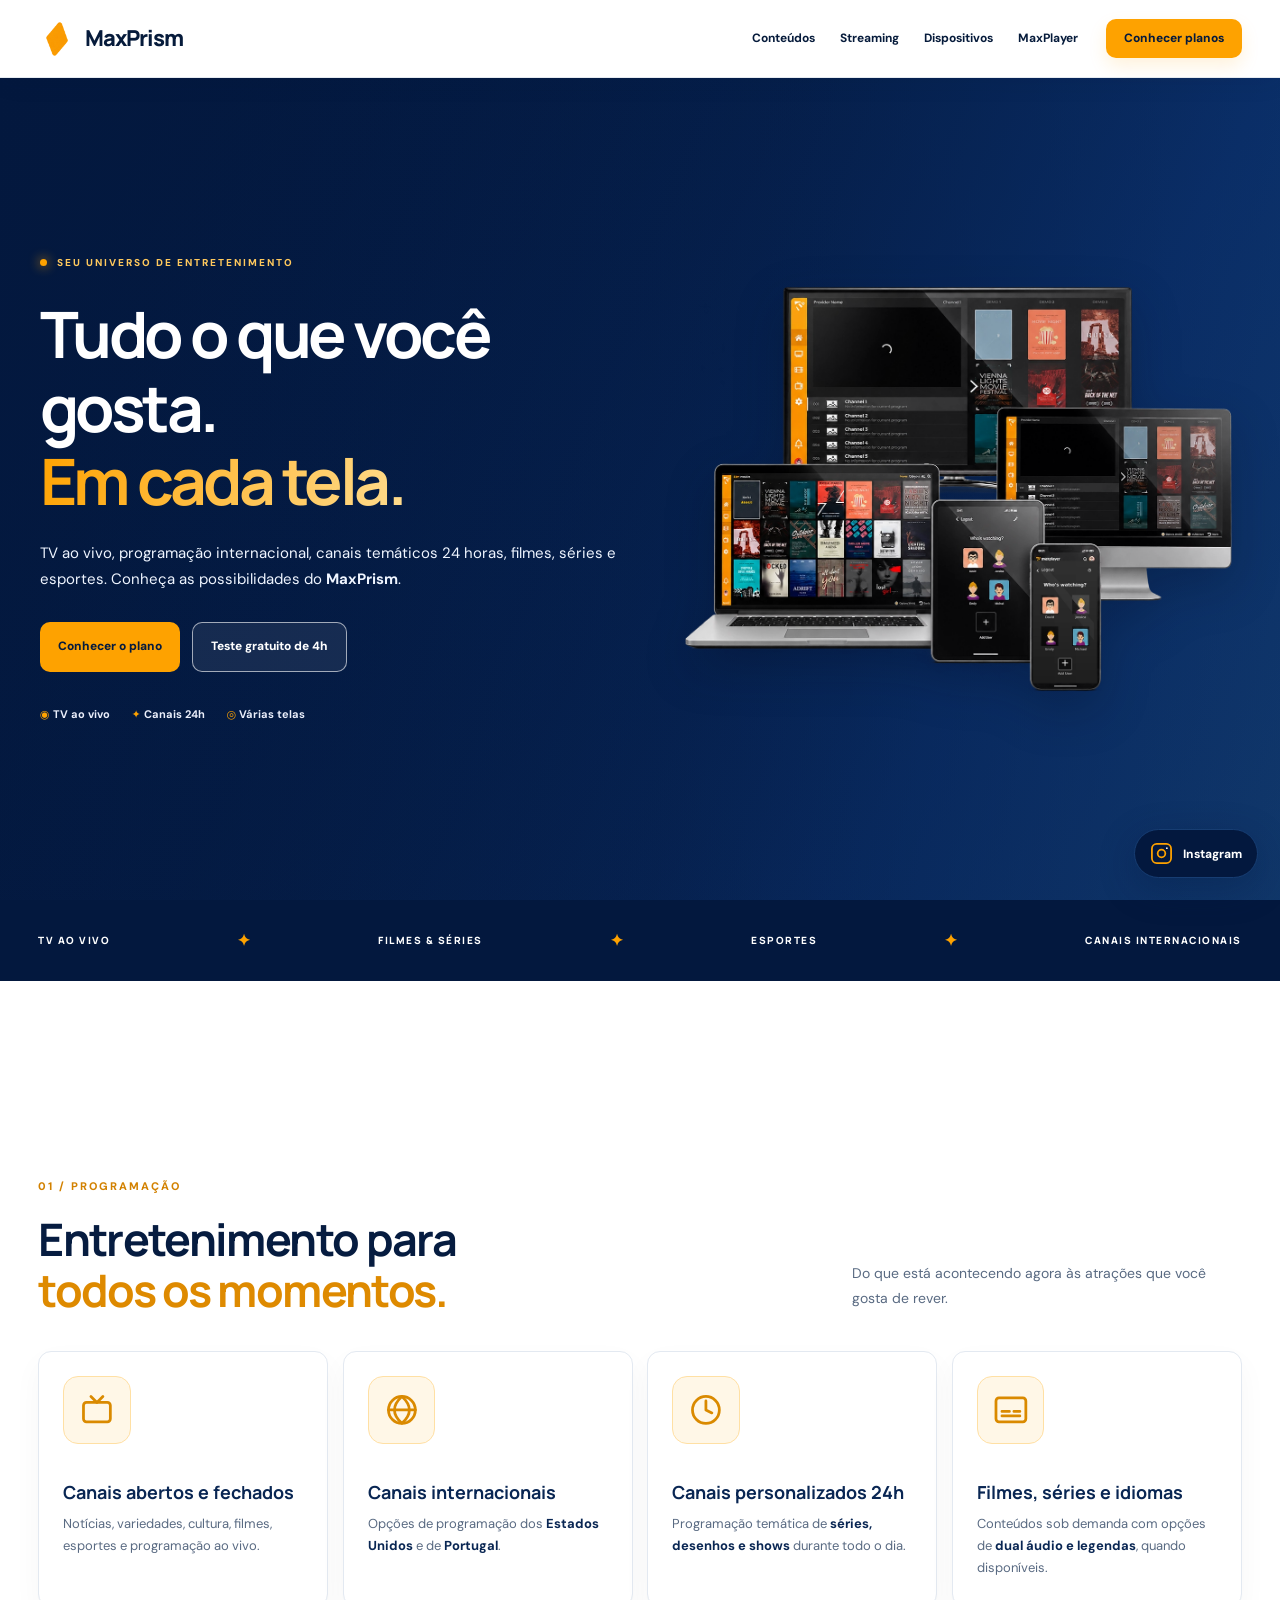
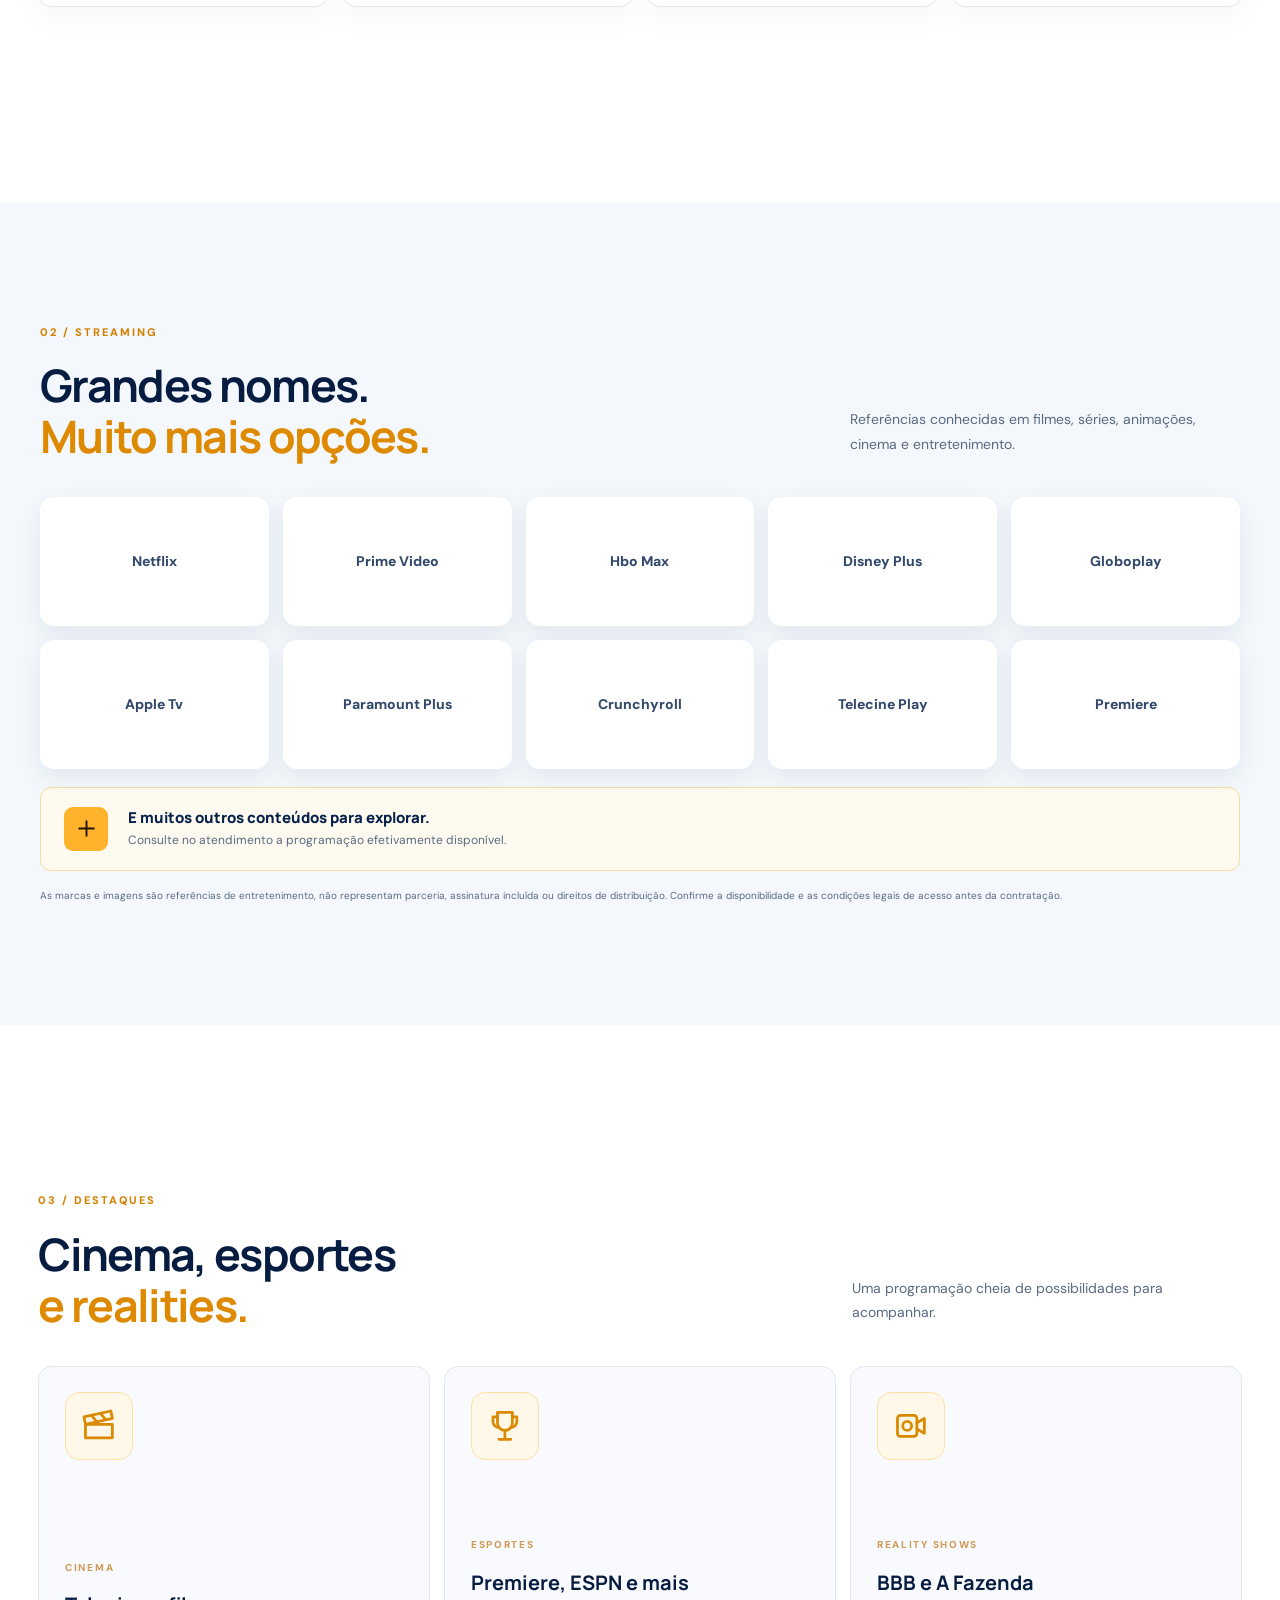
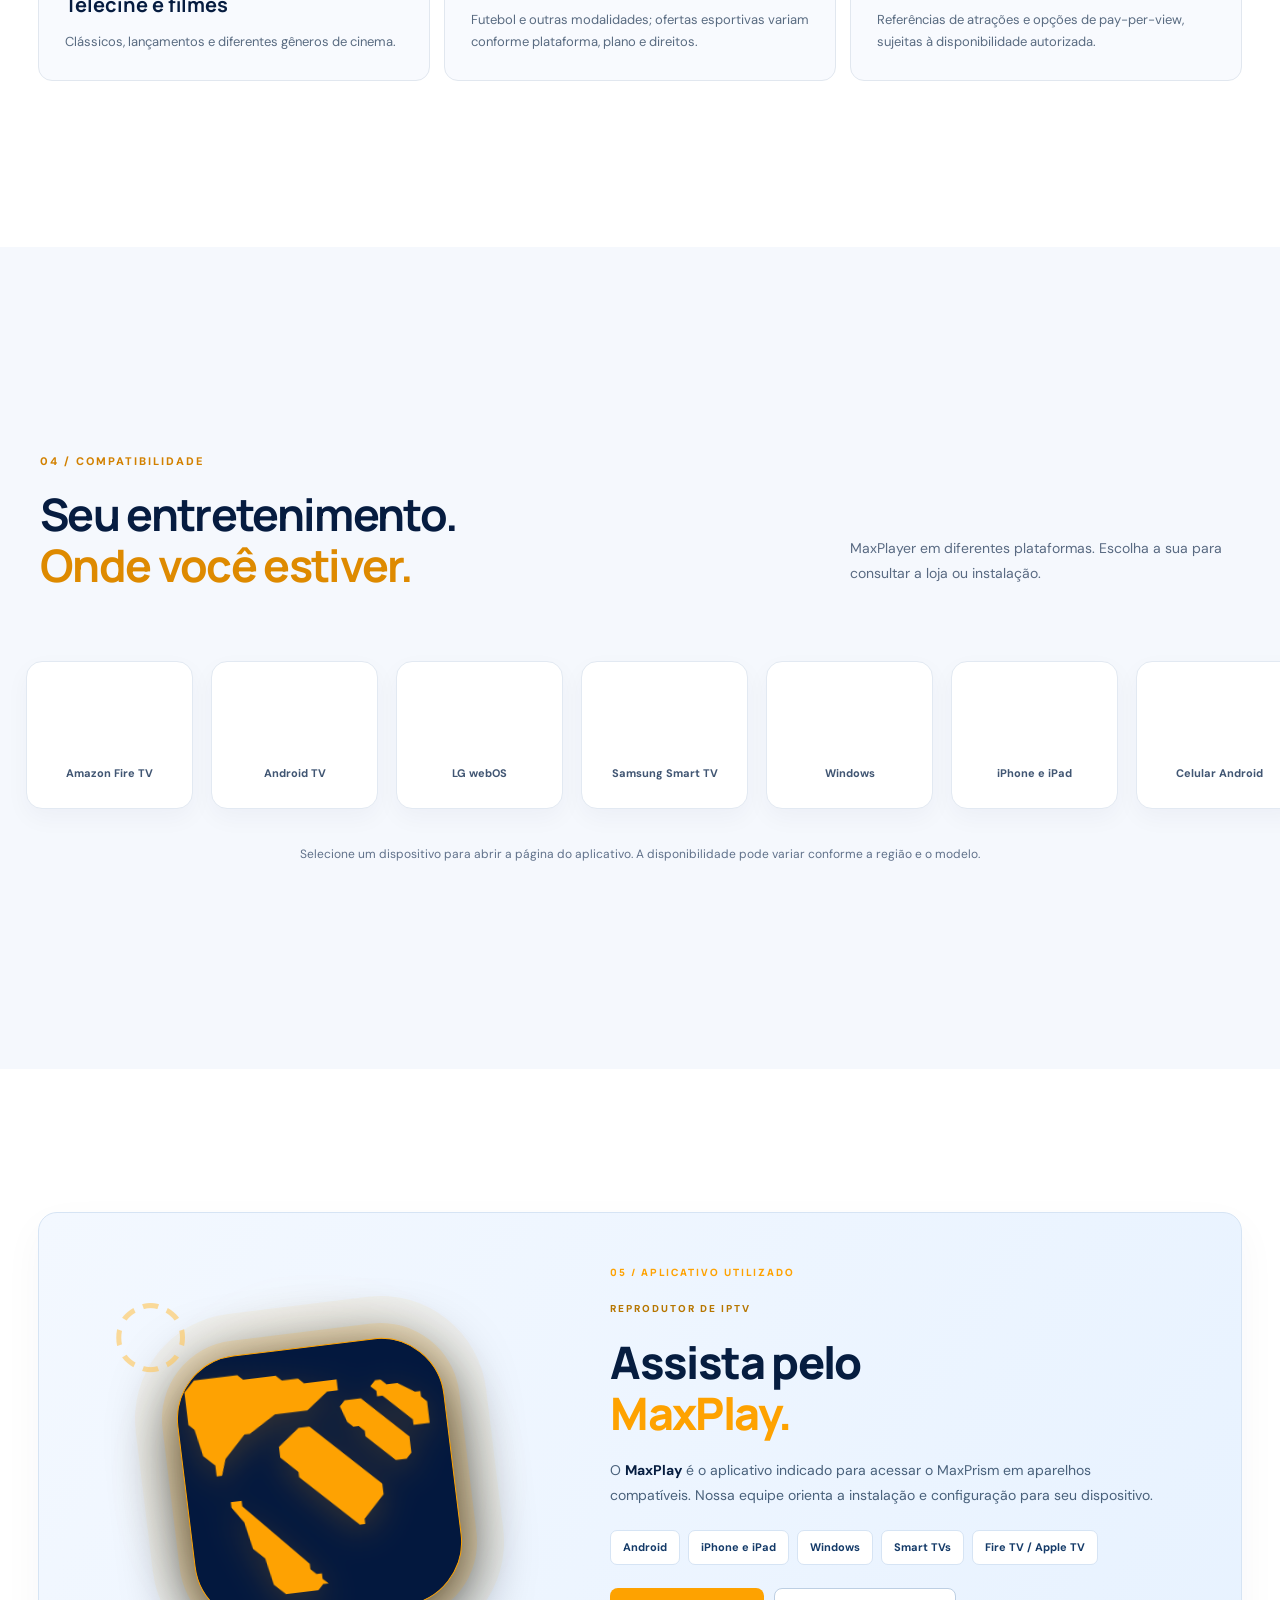
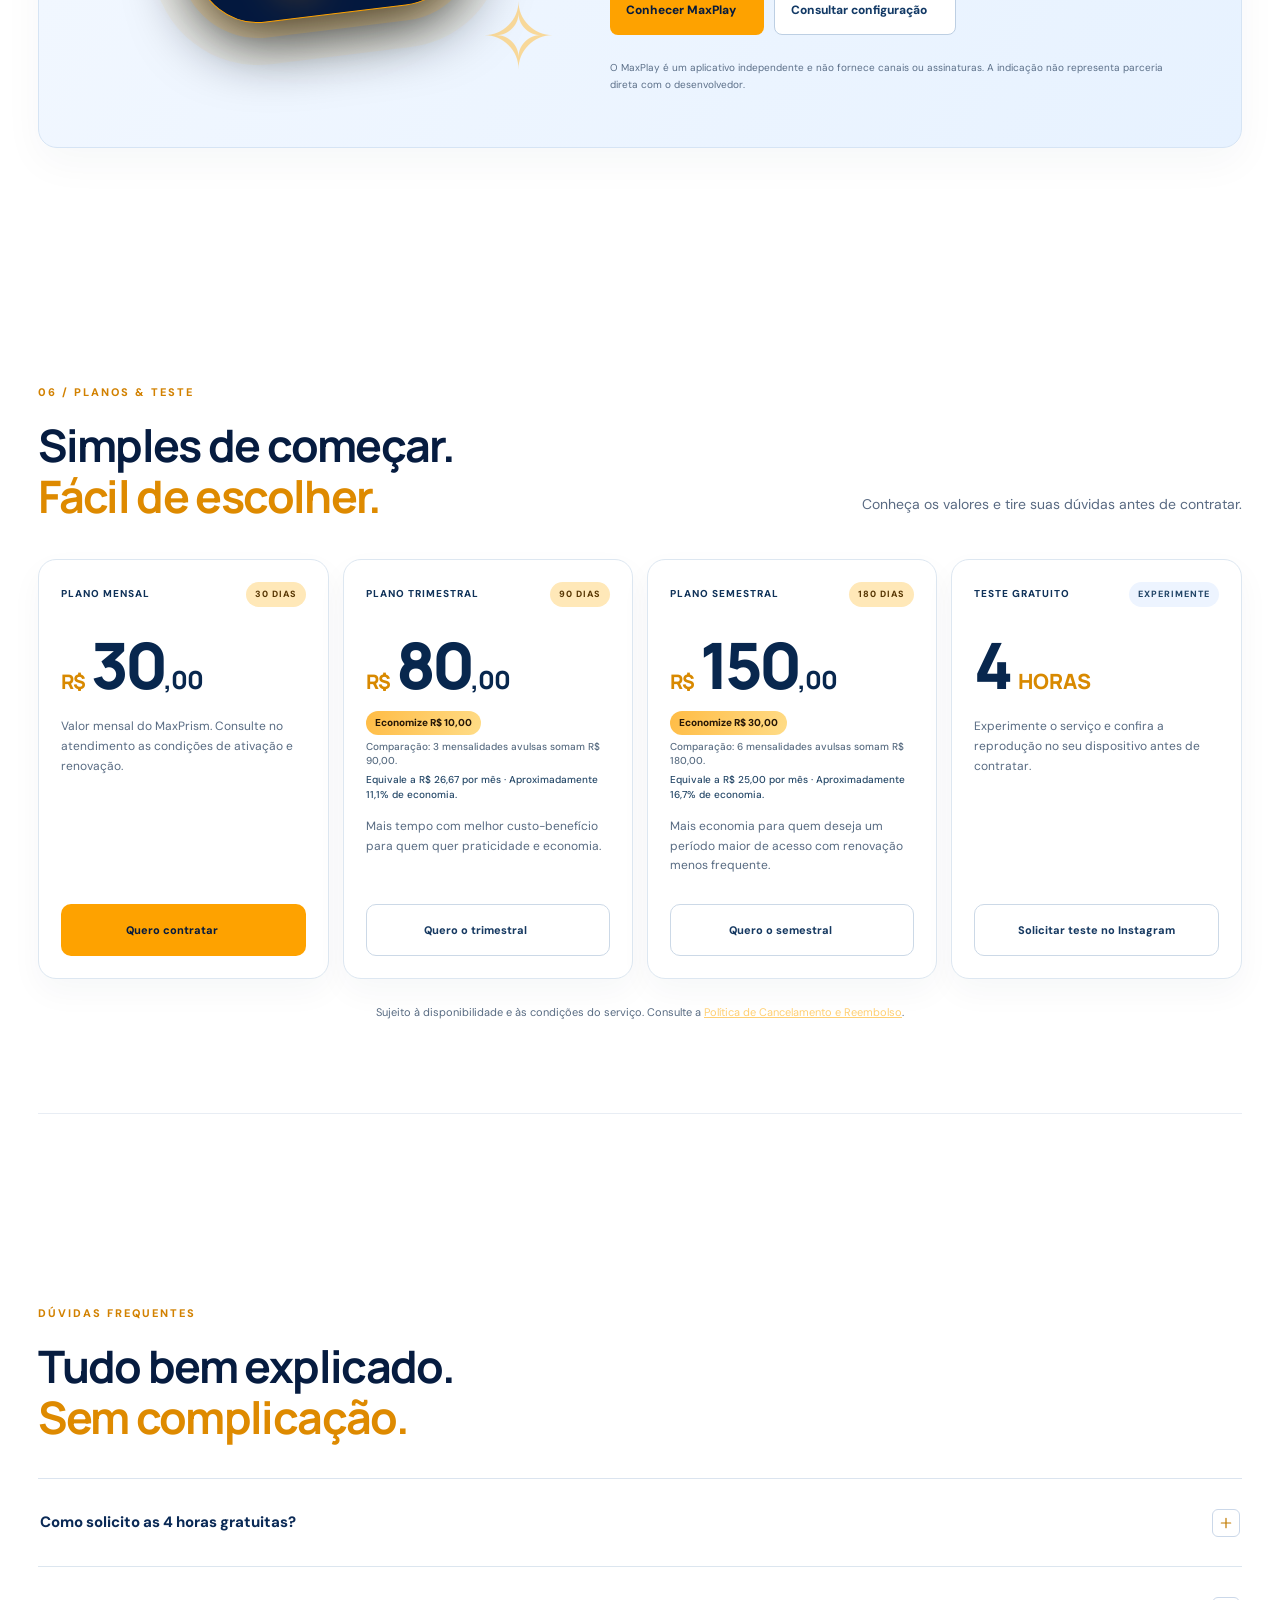
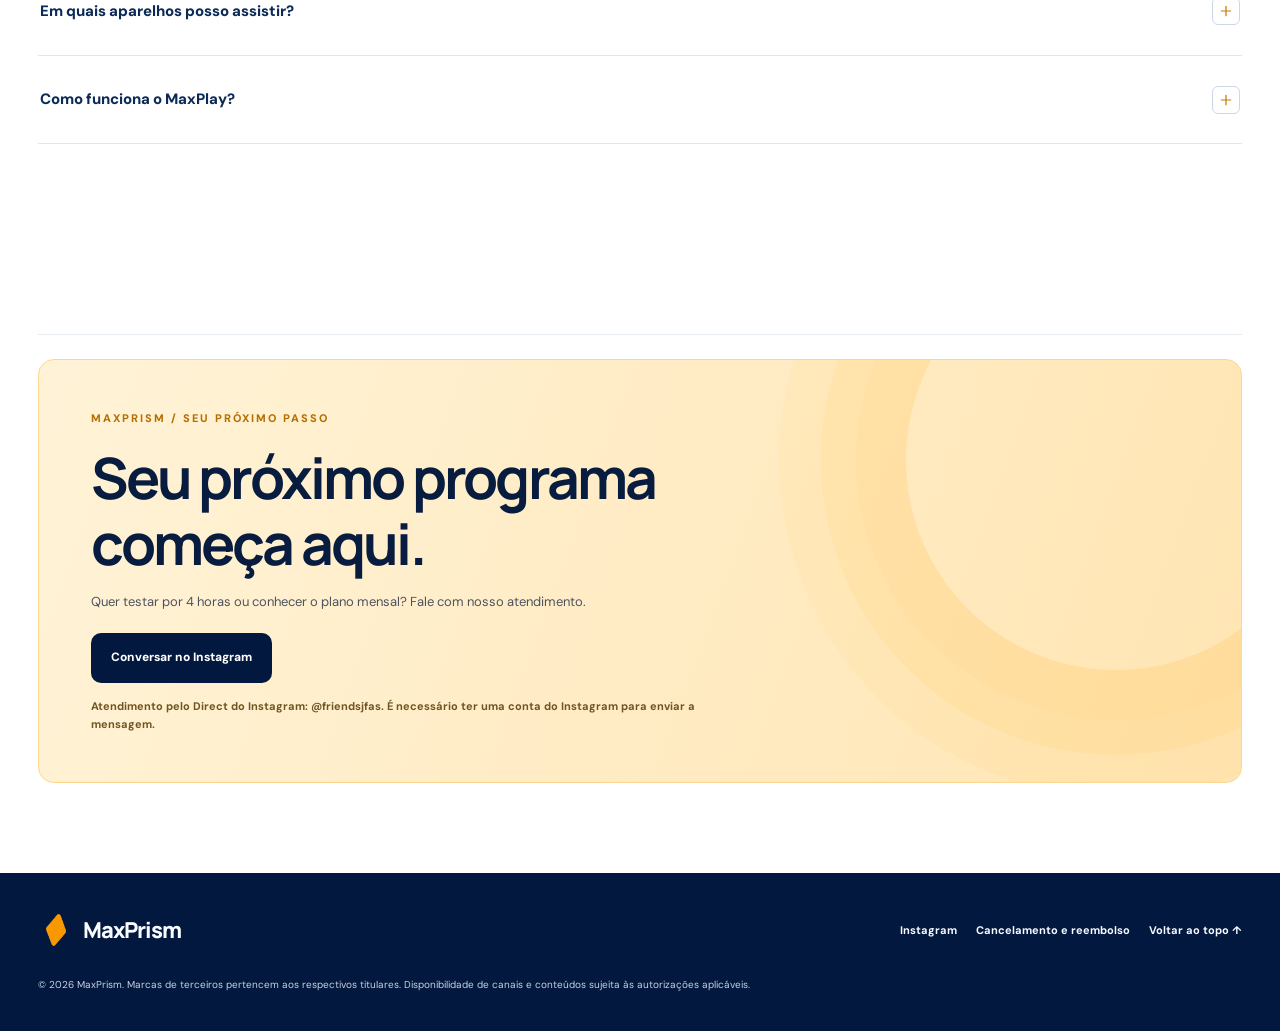
==== commit 318bfe94: "MaxPrism v18.3: centraliza banner mobile e aproxima nome da marca - Centraliza título, descrição, bo" ====
--- a/index.html
+++ b/index.html
@@ -24,7 +24,7 @@
 <main id="principal">
 <section aria-labelledby="hero-title" class="hero hero-fullbleed" style="background-image:linear-gradient(100deg,rgba(3,24,62,.92) 0%,rgba(3,24,62,.64) 56%,rgba(3,24,62,.16) 100%),url('https://maxplayer.tv/images/hero/download-bg.webp'),linear-gradient(118deg,#03183e,#0d3778 74%,#133d72);"><div class="hero-copy">
 <div class="overline no-select"><span class="live-dot"></span> SEU UNIVERSO DE ENTRETENIMENTO</div>
-<h1 id="hero-title">Tudo o que você gosta.<br/><span class="gradient-text">Em cada tela.</span></h1>
+<h1 id="hero-title"><span class="hero-title-part">Tudo o que</span> <span class="hero-title-part">você gosta.</span><br class="hero-title-break"/><span class="gradient-text">Em cada tela.</span></h1>
 <p>TV ao vivo, programação internacional, canais temáticos 24 horas, filmes, séries e esportes. Conheça as possibilidades do <strong>MaxPrism</strong>.</p>
 <div class="hero-buttons"><a class="button primary" href="#planos">Conhecer o plano <span aria-hidden="true"></span></a><a class="button ghost" href="#teste">Teste gratuito de 4h <span aria-hidden="true"></span></a></div>
 <div class="hero-points no-select"><span>◉ TV ao vivo</span><span>✦ Canais 24h</span><span>◎ Várias telas</span></div></div>
--- a/assets/styles.css
+++ b/assets/styles.css
@@ -650,3 +650,18 @@
 .footer-inner nav a[href="#inicio"]{white-space:nowrap}
 @media(max-width:830px){.hero-devices-art{height:clamp(290px,52vw,450px)}.hero-devices-image{max-width:650px}}
 @media(max-width:540px){.hero-devices-art{height:clamp(245px,83vw,355px)}.hero-devices-image{max-width:100%;filter:drop-shadow(0 12px 16px rgba(0,8,27,.22))}}
+
+
+/* v18.3 — composição alinhada ao centro apenas no celular. O desktop permanece como aprovado. */
+@media (max-width: 540px) {
+  .header .site-brand { gap: 3px; }
+  .hero.hero-fullbleed .hero-copy { width:100%;max-width:100%;text-align:center; }
+  .hero.hero-fullbleed .overline { justify-content:center; }
+  .hero.hero-fullbleed .hero-copy h1 { text-align:center; font-size:clamp(35px,8.65vw,47px); line-height:1.16; }
+  .hero.hero-fullbleed .hero-title-part { display:block; }
+  .hero.hero-fullbleed .hero-title-break { display:none; }
+  .hero.hero-fullbleed .hero-copy > p { margin-inline:auto; }
+  .hero.hero-fullbleed .hero-buttons { justify-content:center; }
+  .hero.hero-fullbleed .hero-points { justify-content:center;column-gap:14px;row-gap:10px; }
+  .hero.hero-fullbleed .hero-devices-art { margin-inline:auto; }
+}
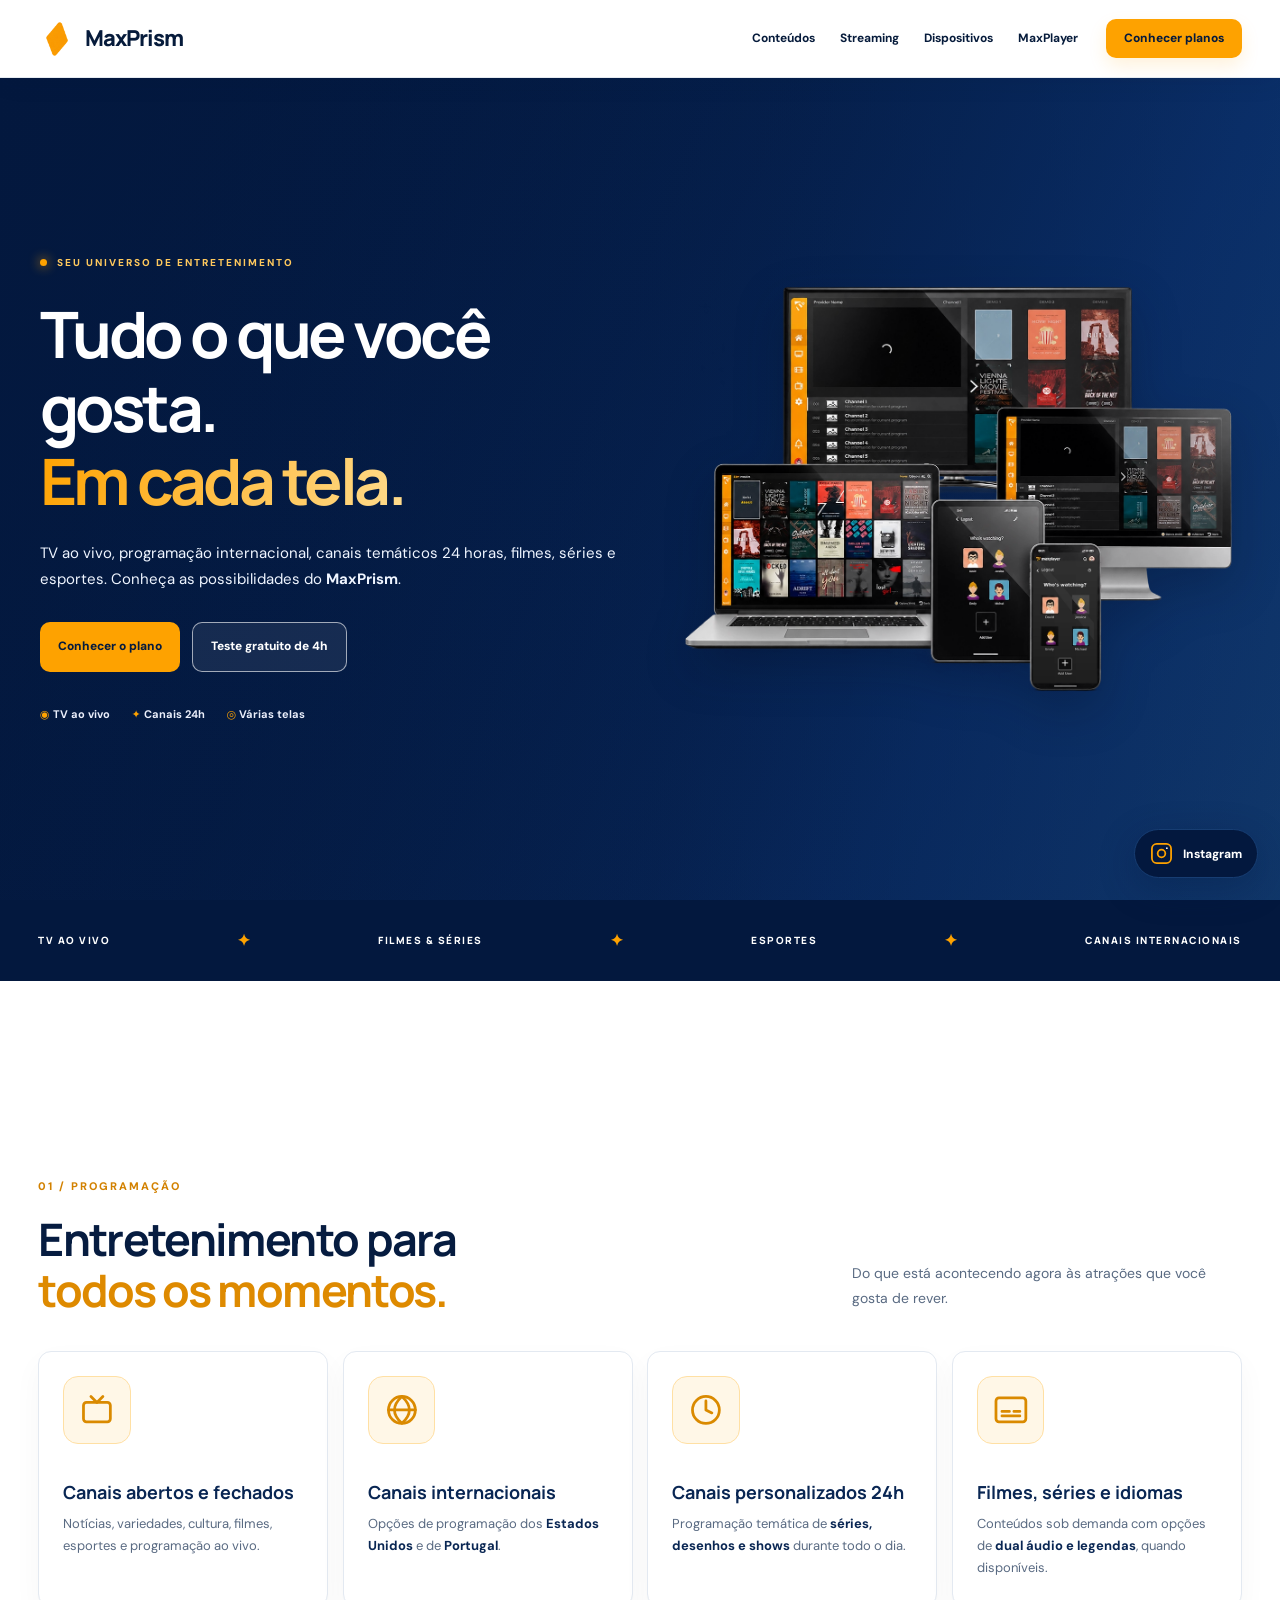
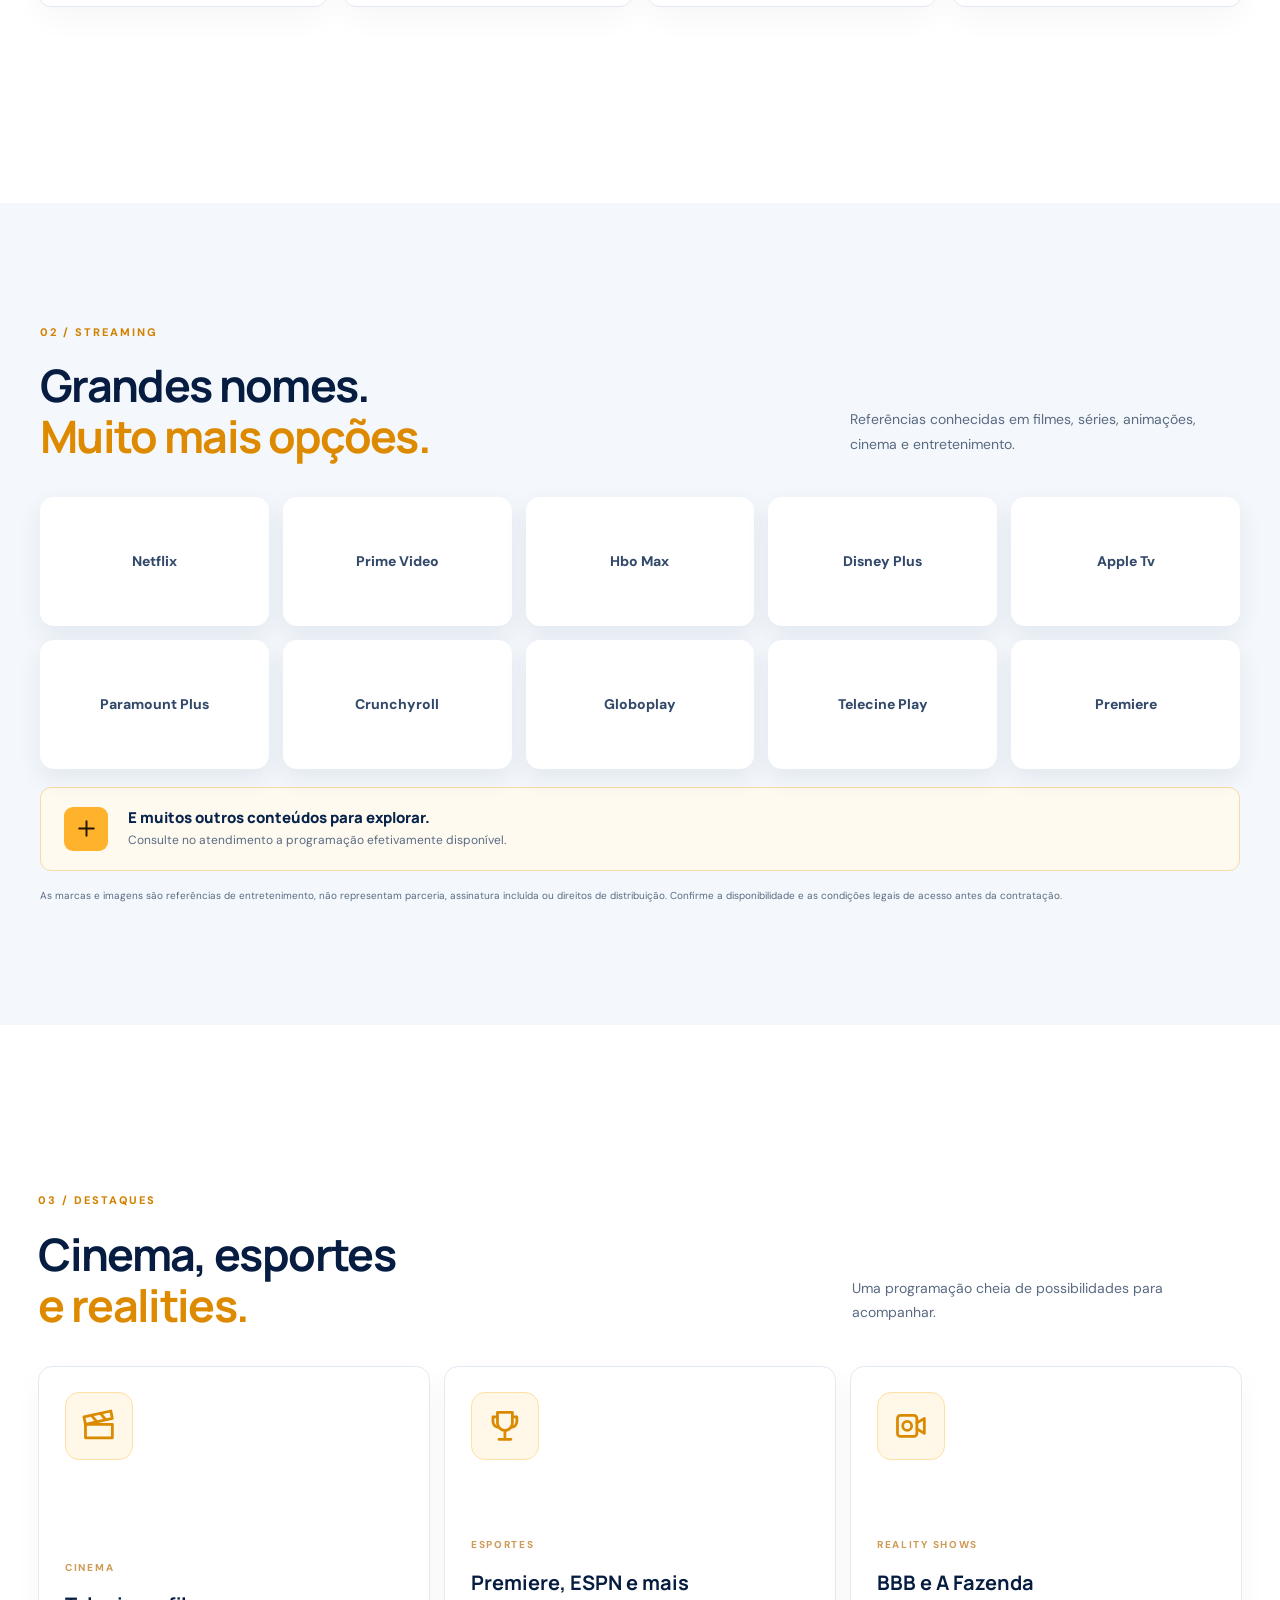
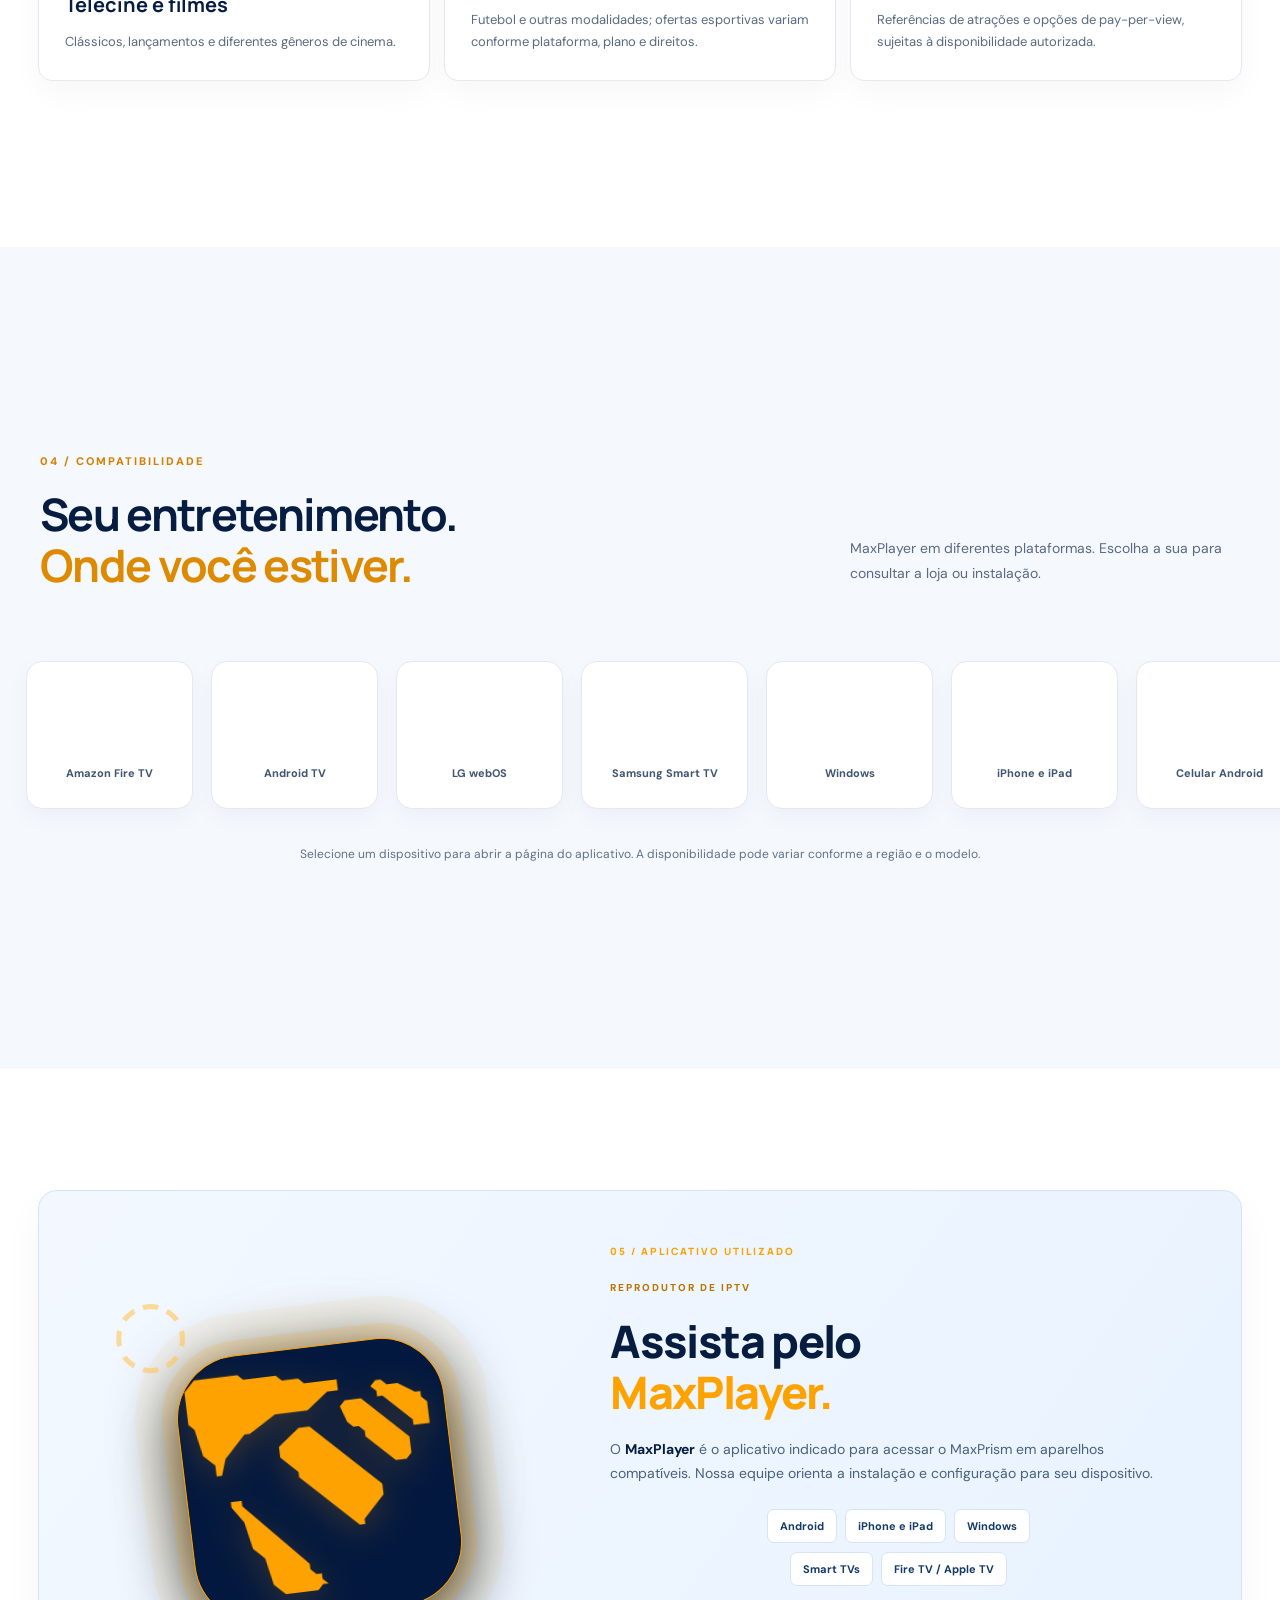
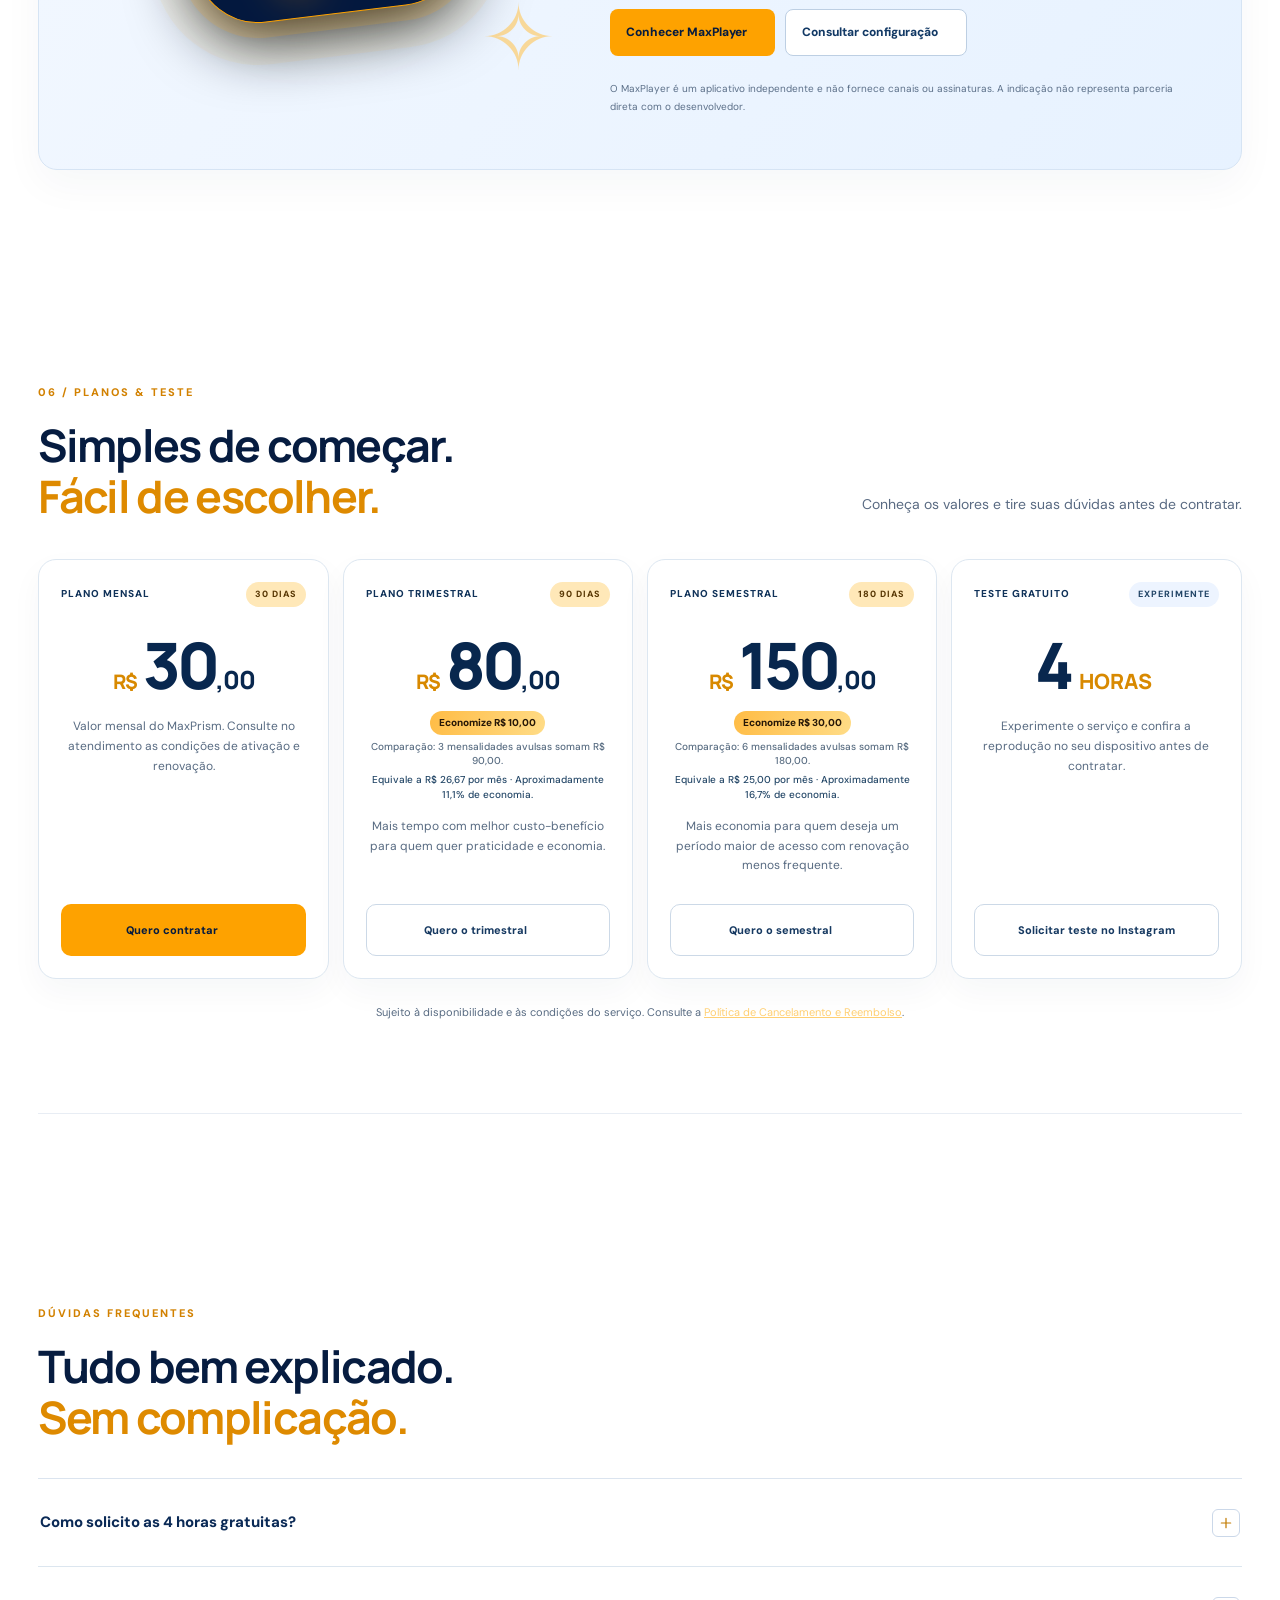
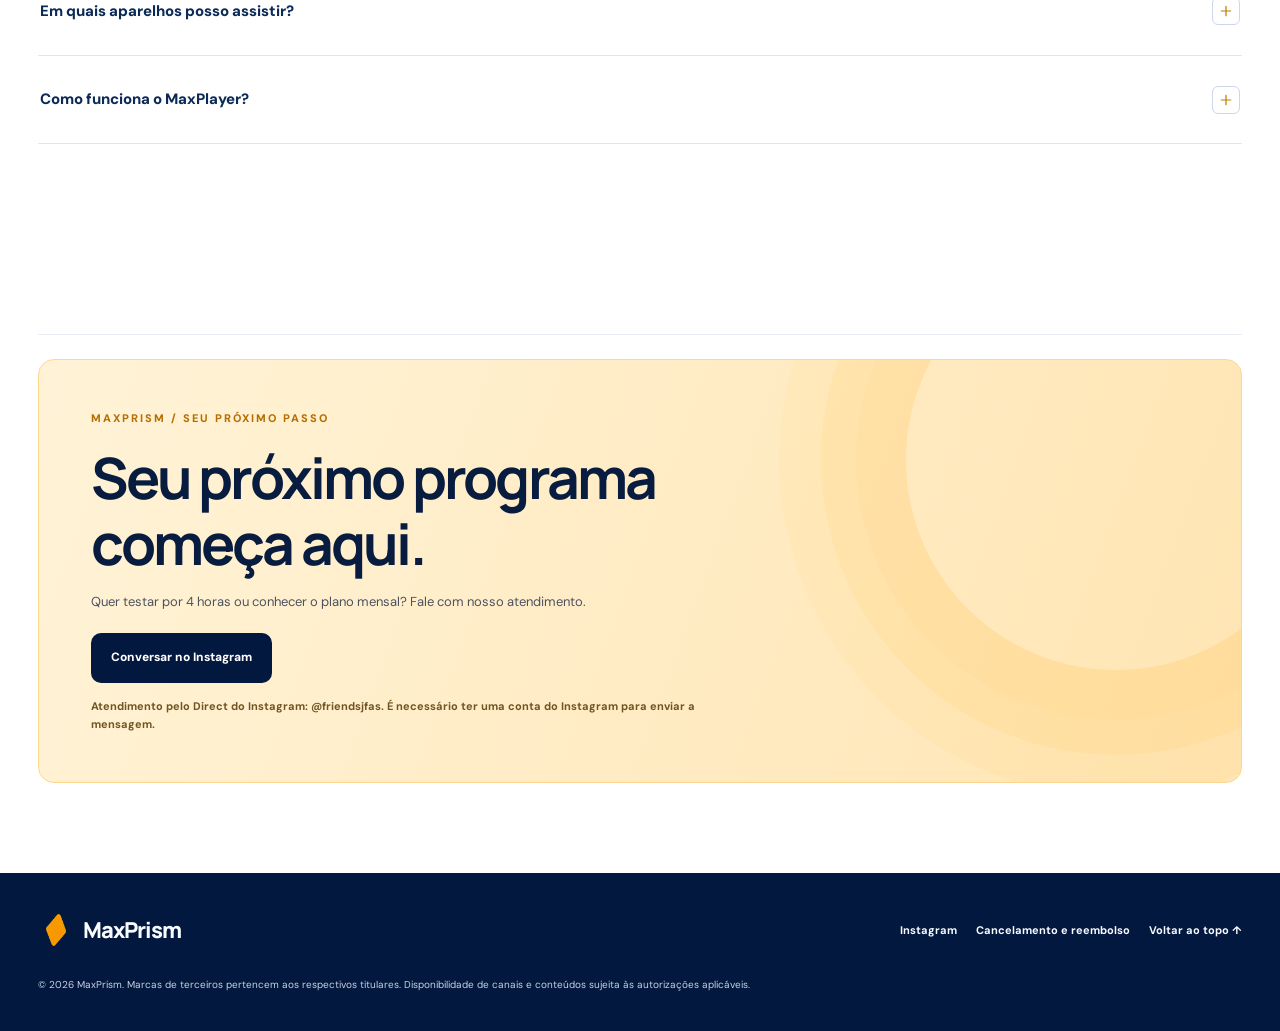
==== commit 133715fb: "MaxPrism v19: organiza streamings, unifica destaques e corrige carrossel mobile - Agrupa Globoplay, " ====
--- a/index.html
+++ b/index.html
@@ -6,7 +6,7 @@
 <meta name="referrer" content="no-referrer"/>
 <meta content="width=device-width, initial-scale=1" name="viewport"/>
 <meta content="#03183E" name="theme-color"/>
-<meta content="MaxPrism — conheça as categorias de entretenimento, dispositivos, o MaxPlay, o plano mensal de R$ 30 e o teste gratuito de 4 horas." name="description"/>
+<meta content="MaxPrism — conheça as categorias de entretenimento, dispositivos, o MaxPlayer, o plano mensal de R$ 30 e o teste gratuito de 4 horas." name="description"/>
 <meta content="website" property="og:type"/><meta content="MaxPrism — Seu entretenimento em cada tela" property="og:title"/><meta content="Conheça o MaxPrism, com TV ao vivo, programação internacional, categorias 24 horas e teste grátis de 4 horas." property="og:description"/><meta content="assets/maxprism-logo.webp" property="og:image"/>
 <title>MaxPrism — Seu entretenimento em cada tela</title>
 <link href="assets/maxprism-favicon.png" rel="icon" type="image/png" sizes="512x512"/><link href="favicon.ico" rel="shortcut icon" type="image/x-icon"/><link href="assets/styles.css" rel="stylesheet" referrerpolicy="no-referrer"/>
@@ -44,10 +44,10 @@
 <article class="stream-card"><img alt="Logo original de Prime Video" data-original="SimsReaper/PP:assets/streaming/prime-video.webp" decoding="async" height="180" loading="lazy" onerror="this.onerror=null;this.style.display='none';this.parentElement.classList.add('original-unavailable')" referrerpolicy="no-referrer" src="https://raw.githubusercontent.com/SimsReaper/PP/main/assets/streaming/prime-video.webp" width="320"/><span class="stream-name-fallback">Prime Video</span></article>
 <article class="stream-card"><img alt="Logo original de Hbo Max" data-original="SimsReaper/PP:assets/streaming/hbo-max.webp" decoding="async" height="180" loading="lazy" onerror="this.onerror=null;this.style.display='none';this.parentElement.classList.add('original-unavailable')" referrerpolicy="no-referrer" src="https://raw.githubusercontent.com/SimsReaper/PP/main/assets/streaming/hbo-max.webp" width="320"/><span class="stream-name-fallback">Hbo Max</span></article>
 <article class="stream-card"><img alt="Logo original de Disney Plus" data-original="SimsReaper/PP:assets/streaming/disney-plus.webp" decoding="async" height="180" loading="lazy" onerror="this.onerror=null;this.style.display='none';this.parentElement.classList.add('original-unavailable')" referrerpolicy="no-referrer" src="https://raw.githubusercontent.com/SimsReaper/PP/main/assets/streaming/disney-plus.webp" width="320"/><span class="stream-name-fallback">Disney Plus</span></article>
-<article class="stream-card"><img alt="Logo original de Globoplay" data-original="SimsReaper/PP:assets/streaming/globoplay.webp" decoding="async" height="180" loading="lazy" onerror="this.onerror=null;this.style.display='none';this.parentElement.classList.add('original-unavailable')" referrerpolicy="no-referrer" src="https://raw.githubusercontent.com/SimsReaper/PP/main/assets/streaming/globoplay.webp" width="320"/><span class="stream-name-fallback">Globoplay</span></article>
 <article class="stream-card"><img alt="Logo original de Apple Tv" data-original="SimsReaper/PP:assets/streaming/apple-tv.webp" decoding="async" height="180" loading="lazy" onerror="this.onerror=null;this.style.display='none';this.parentElement.classList.add('original-unavailable')" referrerpolicy="no-referrer" src="https://raw.githubusercontent.com/SimsReaper/PP/main/assets/streaming/apple-tv.webp" width="320"/><span class="stream-name-fallback">Apple Tv</span></article>
 <article class="stream-card"><img alt="Logo original de Paramount Plus" data-original="SimsReaper/PP:assets/streaming/paramount-plus.webp" decoding="async" height="180" loading="lazy" onerror="this.onerror=null;this.style.display='none';this.parentElement.classList.add('original-unavailable')" referrerpolicy="no-referrer" src="https://raw.githubusercontent.com/SimsReaper/PP/main/assets/streaming/paramount-plus.webp" width="320"/><span class="stream-name-fallback">Paramount Plus</span></article>
 <article class="stream-card"><img alt="Logo original de Crunchyroll" data-original="SimsReaper/PP:assets/streaming/crunchyroll.webp" decoding="async" height="180" loading="lazy" onerror="this.onerror=null;this.style.display='none';this.parentElement.classList.add('original-unavailable')" referrerpolicy="no-referrer" src="https://raw.githubusercontent.com/SimsReaper/PP/main/assets/streaming/crunchyroll.webp" width="320"/><span class="stream-name-fallback">Crunchyroll</span></article>
+<article class="stream-card"><img alt="Logo original de Globoplay" data-original="SimsReaper/PP:assets/streaming/globoplay.webp" decoding="async" height="180" loading="lazy" onerror="this.onerror=null;this.style.display='none';this.parentElement.classList.add('original-unavailable')" referrerpolicy="no-referrer" src="https://raw.githubusercontent.com/SimsReaper/PP/main/assets/streaming/globoplay.webp" width="320"/><span class="stream-name-fallback">Globoplay</span></article>
 <article class="stream-card"><img alt="Logo original de Telecine Play" data-original="SimsReaper/PP:assets/streaming/telecine-play.webp" decoding="async" height="180" loading="lazy" onerror="this.onerror=null;this.style.display='none';this.parentElement.classList.add('original-unavailable')" referrerpolicy="no-referrer" src="https://raw.githubusercontent.com/SimsReaper/PP/main/assets/streaming/telecine-play.webp" width="320"/><span class="stream-name-fallback">Telecine Play</span></article>
 <article class="stream-card"><img alt="Logo original de Premiere" data-original="SimsReaper/PP:assets/streaming/premiere.webp" decoding="async" height="180" loading="lazy" onerror="this.onerror=null;this.style.display='none';this.parentElement.classList.add('original-unavailable')" referrerpolicy="no-referrer" src="https://raw.githubusercontent.com/SimsReaper/PP/main/assets/streaming/premiere.webp" width="320"/><span class="stream-name-fallback">Premiere</span></article>
 </div>
@@ -73,11 +73,14 @@
 <div class="maxplayer-copy">
 <p class="kicker">05 / APLICATIVO UTILIZADO</p>
 <span class="maxplayer-label">REPRODUTOR DE IPTV</span>
-<h2 id="max-title">Assista pelo<br/><em>MaxPlay.</em></h2>
-<p>O <strong>MaxPlay</strong> é o aplicativo indicado para acessar o MaxPrism em aparelhos compatíveis. Nossa equipe orienta a instalação e configuração para seu dispositivo.</p>
-<div class="maxplayer-capabilities"><span>Android</span><span>iPhone e iPad</span><span>Windows</span><span>Smart TVs</span><span>Fire TV / Apple TV</span></div>
-<div class="maxplayer-actions"><a class="btn btn-primary" href="https://maxplayer.tv/pt" rel="noopener noreferrer" target="_blank" referrerpolicy="no-referrer">Conhecer MaxPlay <span aria-hidden="true"></span></a><a class="btn btn-plain contact-link" href="https://ig.me/m/friendsjfas" rel="noopener noreferrer" target="_blank">Consultar configuração <span aria-hidden="true"></span></a></div>
-<p class="maxplayer-notice">O MaxPlay é um aplicativo independente e não fornece canais ou assinaturas. A indicação não representa parceria direta com o desenvolvedor.</p>
+<h2 id="max-title">Assista pelo<br/><em>MaxPlayer.</em></h2>
+<p>O <strong>MaxPlayer</strong> é o aplicativo indicado para acessar o MaxPrism em aparelhos compatíveis. Nossa equipe orienta a instalação e configuração para seu dispositivo.</p>
+<div class="maxplayer-capabilities" aria-label="Dispositivos indicados">
+<div class="maxplayer-capability-row"><span>Android</span><span>iPhone e iPad</span><span>Windows</span></div>
+<div class="maxplayer-capability-row"><span>Smart TVs</span><span>Fire TV / Apple TV</span></div>
+</div>
+<div class="maxplayer-actions"><a class="btn btn-primary" href="https://maxplayer.tv/pt" rel="noopener noreferrer" target="_blank" referrerpolicy="no-referrer">Conhecer MaxPlayer <span aria-hidden="true"></span></a><a class="btn btn-plain contact-link" href="https://ig.me/m/friendsjfas" rel="noopener noreferrer" target="_blank">Consultar configuração <span aria-hidden="true"></span></a></div>
+<p class="maxplayer-notice">O MaxPlayer é um aplicativo independente e não fornece canais ou assinaturas. A indicação não representa parceria direta com o desenvolvedor.</p>
 </div>
 </div>
 </section>
@@ -85,7 +88,7 @@
 <article class="price-card main-price"><div class="price-top"><span>PLANO MENSAL</span><span class="price-pill">30 DIAS</span></div><div class="price-value"><span>R$</span>30<small>,00</small></div><p>Valor mensal do MaxPrism. Consulte no atendimento as condições de ativação e renovação.</p><a class="button primary contact-link" data-plan-message="mensal" href="https://ig.me/m/friendsjfas" rel="noopener noreferrer" target="_blank">Quero contratar <span aria-hidden="true"></span></a></article>
 <article class="price-card quarter-price"><div class="price-top"><span>PLANO TRIMESTRAL</span><span class="price-pill">90 DIAS</span></div><div class="price-value"><span>R$</span>80<small>,00</small></div><div class="price-savings" aria-label="Economize R$ 10,00, equivalente a aproximadamente 11,1% de desconto sobre três mensalidades avulsas"><strong class="saving-badge">Economize R$ 10,00</strong><span class="price-savings-reference">Comparação: 3 mensalidades avulsas somam R$ 90,00.</span><span class="price-savings-detail">Equivale a R$ 26,67 por mês · Aproximadamente 11,1% de economia.</span></div><p>Mais tempo com melhor custo-benefício para quem quer praticidade e economia.</p><a class="button outline contact-link" data-plan-message="trimestral" href="https://ig.me/m/friendsjfas" rel="noopener noreferrer" target="_blank">Quero o trimestral <span aria-hidden="true"></span></a></article><article class="price-card half-price"><div class="price-top"><span>PLANO SEMESTRAL</span><span class="price-pill">180 DIAS</span></div><div class="price-value"><span>R$</span>150<small>,00</small></div><div class="price-savings" aria-label="Economize R$ 30,00, equivalente a aproximadamente 16,7% de desconto sobre seis mensalidades avulsas"><strong class="saving-badge">Economize R$ 30,00</strong><span class="price-savings-reference">Comparação: 6 mensalidades avulsas somam R$ 180,00.</span><span class="price-savings-detail">Equivale a R$ 25,00 por mês · Aproximadamente 16,7% de economia.</span></div><p>Mais economia para quem deseja um período maior de acesso com renovação menos frequente.</p><a class="button outline contact-link" data-plan-message="semestral" href="https://ig.me/m/friendsjfas" rel="noopener noreferrer" target="_blank">Quero o semestral <span aria-hidden="true"></span></a></article><article class="price-card trial-price" id="teste"><div class="price-top"><span>TESTE GRATUITO</span><span class="price-pill outlined">EXPERIMENTE</span></div><div class="price-value">4 <span class="hours">HORAS</span></div><p>Experimente o serviço e confira a reprodução no seu dispositivo antes de contratar.</p><a class="button outline contact-link" data-plan-message="teste" href="https://ig.me/m/friendsjfas" rel="noopener noreferrer" target="_blank">Solicitar teste no Instagram</a></article>
 </div><p class="pricing-footnote">Sujeito à disponibilidade e às condições do serviço. Consulte a <a href="reembolso.html">Política de Cancelamento e Reembolso</a>.</p></section>
-<section aria-labelledby="faq-title" class="section wrap faqs" id="perguntas"><div class="section-heading"><div><p class="eyebrow">DÚVIDAS FREQUENTES</p><h2 id="faq-title">Tudo bem explicado.<br/><em>Sem complicação.</em></h2></div></div><div class="faq-list"><details><summary>Como solicito as 4 horas gratuitas?<span aria-hidden="true"><svg aria-hidden="true" fill="none" focusable="false" stroke="currentColor" stroke-linecap="round" stroke-linejoin="round" stroke-width="1.85" viewbox="0 0 24 24" xmlns="http://www.w3.org/2000/svg"><path d="M12 5v14M5 12h14"></path></svg></span></summary><p>Use o botão de teste na seção de planos para conversar com o atendimento pelo Instagram. A ativação depende de disponibilidade.</p></details><details><summary>Em quais aparelhos posso assistir?<span aria-hidden="true"><svg aria-hidden="true" fill="none" focusable="false" stroke="currentColor" stroke-linecap="round" stroke-linejoin="round" stroke-width="1.85" viewbox="0 0 24 24" xmlns="http://www.w3.org/2000/svg"><path d="M12 5v14M5 12h14"></path></svg></span></summary><p>Há opções para Android, iPhone, iPad, computadores e Smart TVs compatíveis. Nossa equipe confirma qual instalação é adequada ao seu dispositivo.</p></details><details><summary>Como funciona o MaxPlay?<span aria-hidden="true"><svg aria-hidden="true" fill="none" focusable="false" stroke="currentColor" stroke-linecap="round" stroke-linejoin="round" stroke-width="1.85" viewbox="0 0 24 24" xmlns="http://www.w3.org/2000/svg"><path d="M12 5v14M5 12h14"></path></svg></span></summary><p>É um aplicativo de reprodução independente. Após contratar, o atendimento orientará os passos necessários para configurar o serviço no aparelho compatível.</p></details></div></section>
+<section aria-labelledby="faq-title" class="section wrap faqs" id="perguntas"><div class="section-heading"><div><p class="eyebrow">DÚVIDAS FREQUENTES</p><h2 id="faq-title">Tudo bem explicado.<br/><em>Sem complicação.</em></h2></div></div><div class="faq-list"><details><summary>Como solicito as 4 horas gratuitas?<span aria-hidden="true"><svg aria-hidden="true" fill="none" focusable="false" stroke="currentColor" stroke-linecap="round" stroke-linejoin="round" stroke-width="1.85" viewbox="0 0 24 24" xmlns="http://www.w3.org/2000/svg"><path d="M12 5v14M5 12h14"></path></svg></span></summary><p>Use o botão de teste na seção de planos para conversar com o atendimento pelo Instagram. A ativação depende de disponibilidade.</p></details><details><summary>Em quais aparelhos posso assistir?<span aria-hidden="true"><svg aria-hidden="true" fill="none" focusable="false" stroke="currentColor" stroke-linecap="round" stroke-linejoin="round" stroke-width="1.85" viewbox="0 0 24 24" xmlns="http://www.w3.org/2000/svg"><path d="M12 5v14M5 12h14"></path></svg></span></summary><p>Há opções para Android, iPhone, iPad, computadores e Smart TVs compatíveis. Nossa equipe confirma qual instalação é adequada ao seu dispositivo.</p></details><details><summary>Como funciona o MaxPlayer?<span aria-hidden="true"><svg aria-hidden="true" fill="none" focusable="false" stroke="currentColor" stroke-linecap="round" stroke-linejoin="round" stroke-width="1.85" viewbox="0 0 24 24" xmlns="http://www.w3.org/2000/svg"><path d="M12 5v14M5 12h14"></path></svg></span></summary><p>É um aplicativo de reprodução independente. Após contratar, o atendimento orientará os passos necessários para configurar o serviço no aparelho compatível.</p></details></div></section>
 <section aria-labelledby="cta-title" class="wrap cta-section" id="contato"><div class="cta-content"><p class="eyebrow">MAXPRISM / SEU PRÓXIMO PASSO</p><h2 id="cta-title">Seu próximo programa<br/>começa aqui.</h2><p>Quer testar por 4 horas ou conhecer o plano mensal? Fale com nosso atendimento.</p><a class="button dark contact-link" href="https://ig.me/m/friendsjfas" rel="noopener noreferrer" target="_blank">Conversar no Instagram</a><p aria-live="polite" class="contact-status" id="contact-status">Atendimento pelo Direct do Instagram: @friendsjfas. É necessário ter uma conta do Instagram para enviar a mensagem.</p></div><span aria-hidden="true" class="cta-ring"></span></section>
 </main>
 <footer class="footer"><div class="wrap footer-inner"><a class="site-brand" href="#inicio"><img alt="" height="36" src="assets/maxprism-favicon.png" width="36"/><span>MaxPrism</span></a><nav aria-label="Links de atendimento e informações"><a href="https://ig.me/m/friendsjfas" target="_blank" rel="noopener noreferrer">Instagram</a><a href="reembolso.html">Cancelamento e reembolso</a><a href="#inicio">Voltar ao topo ↑</a></nav><p>© <span data-year="">2026</span> MaxPrism. Marcas de terceiros pertencem aos respectivos titulares. Disponibilidade de canais e conteúdos sujeita às autorizações aplicáveis.</p></div></footer>
--- a/assets/styles.css
+++ b/assets/styles.css
@@ -665,3 +665,62 @@
   .hero.hero-fullbleed .hero-points { justify-content:center;column-gap:14px;row-gap:10px; }
   .hero.hero-fullbleed .hero-devices-art { margin-inline:auto; }
 }
+
+
+/* v19 — Destaques usa exatamente a paleta dos cartões de Programação. */
+.special-section .special-card {
+  background:#fff;
+  border:1px solid #e3e9f1;
+  box-shadow:0 12px 30px #081e3d09;
+}
+
+/* v19 — Centraliza valores, descrições e economia sem alterar os títulos e CTAs. */
+.pricing-section .price-card .price-value { text-align:center; }
+.pricing-section .price-card > p { text-align:center; margin-left:auto; margin-right:auto; }
+.pricing-section .price-card .price-savings { align-items:center; text-align:center; }
+.pricing-section .price-card .price-savings .saving-badge { align-self:center; }
+
+/* v19 — Duas fileiras centralizadas, com 3 + 2 dispositivos em todas as telas. */
+.maxplayer-capabilities {
+  display:flex;
+  flex-direction:column;
+  align-items:center;
+  justify-content:center;
+  gap:9px;
+}
+.maxplayer-capability-row {
+  display:flex;
+  flex-wrap:nowrap;
+  justify-content:center;
+  align-items:center;
+  gap:8px;
+  width:100%;
+}
+.maxplayer-capability-row span { display:inline-flex; justify-content:center; align-items:center; text-align:center; white-space:nowrap; }
+
+/* v19 — No mobile, a marca fica abaixo do título do aplicativo.
+   O layout desktop (imagem ao lado do texto) permanece como estava. */
+@media (max-width:830px) {
+  .maxplayer-wrapper { display:flex; flex-direction:column; align-items:stretch; }
+  .maxplayer-copy { display:contents; }
+  .maxplayer-copy > .kicker { order:1; }
+  .maxplayer-copy > .maxplayer-label { order:2; }
+  .maxplayer-copy > h2 { order:3; }
+  .maxplayer-wrapper > .maxplayer-art { order:4; width:100%; margin:0 auto 7px; }
+  .maxplayer-copy > p:not(.kicker):not(.maxplayer-notice) { order:5; }
+  .maxplayer-copy > .maxplayer-capabilities { order:6; }
+  .maxplayer-copy > .maxplayer-actions { order:7; }
+  .maxplayer-copy > .maxplayer-notice { order:8; }
+}
+@media (max-width:540px) {
+  .maxplayer-capabilities { gap:8px; margin:21px 0; }
+  .maxplayer-capability-row { gap:clamp(4px,1.5vw,8px); }
+  .maxplayer-capability-row span { font-size:clamp(9px,2.5vw,11px); padding:7px clamp(5px,1.4vw,9px); }
+  .maxplayer-wrapper > .maxplayer-art { min-height:clamp(205px,60vw,255px); margin-block:0 12px; }
+}
+
+
+/* v19 — Habilita a rolagem nativa suave no iOS sem desativar o autoplay. */
+@media (hover:none) and (pointer:coarse) {
+  .platforms-carousel { cursor:auto; -webkit-overflow-scrolling:touch; touch-action:pan-x pan-y; }
+}
